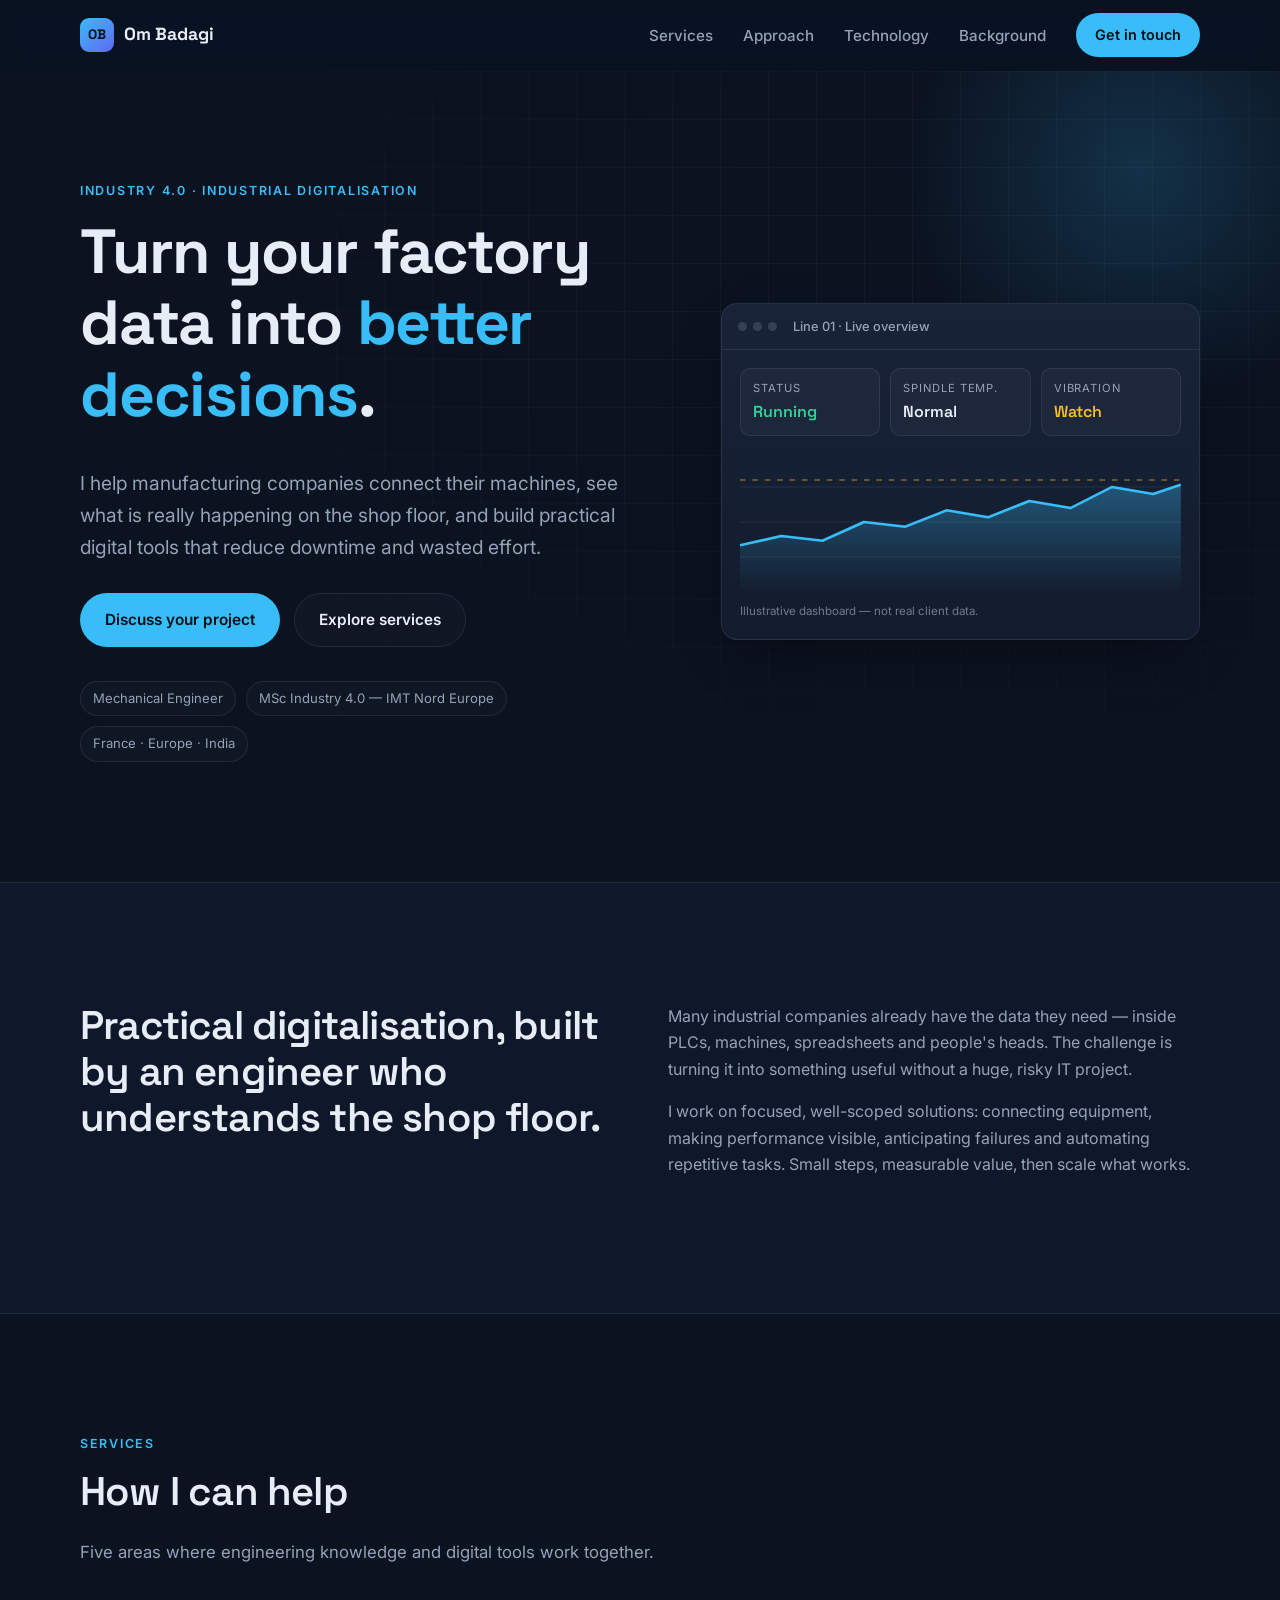
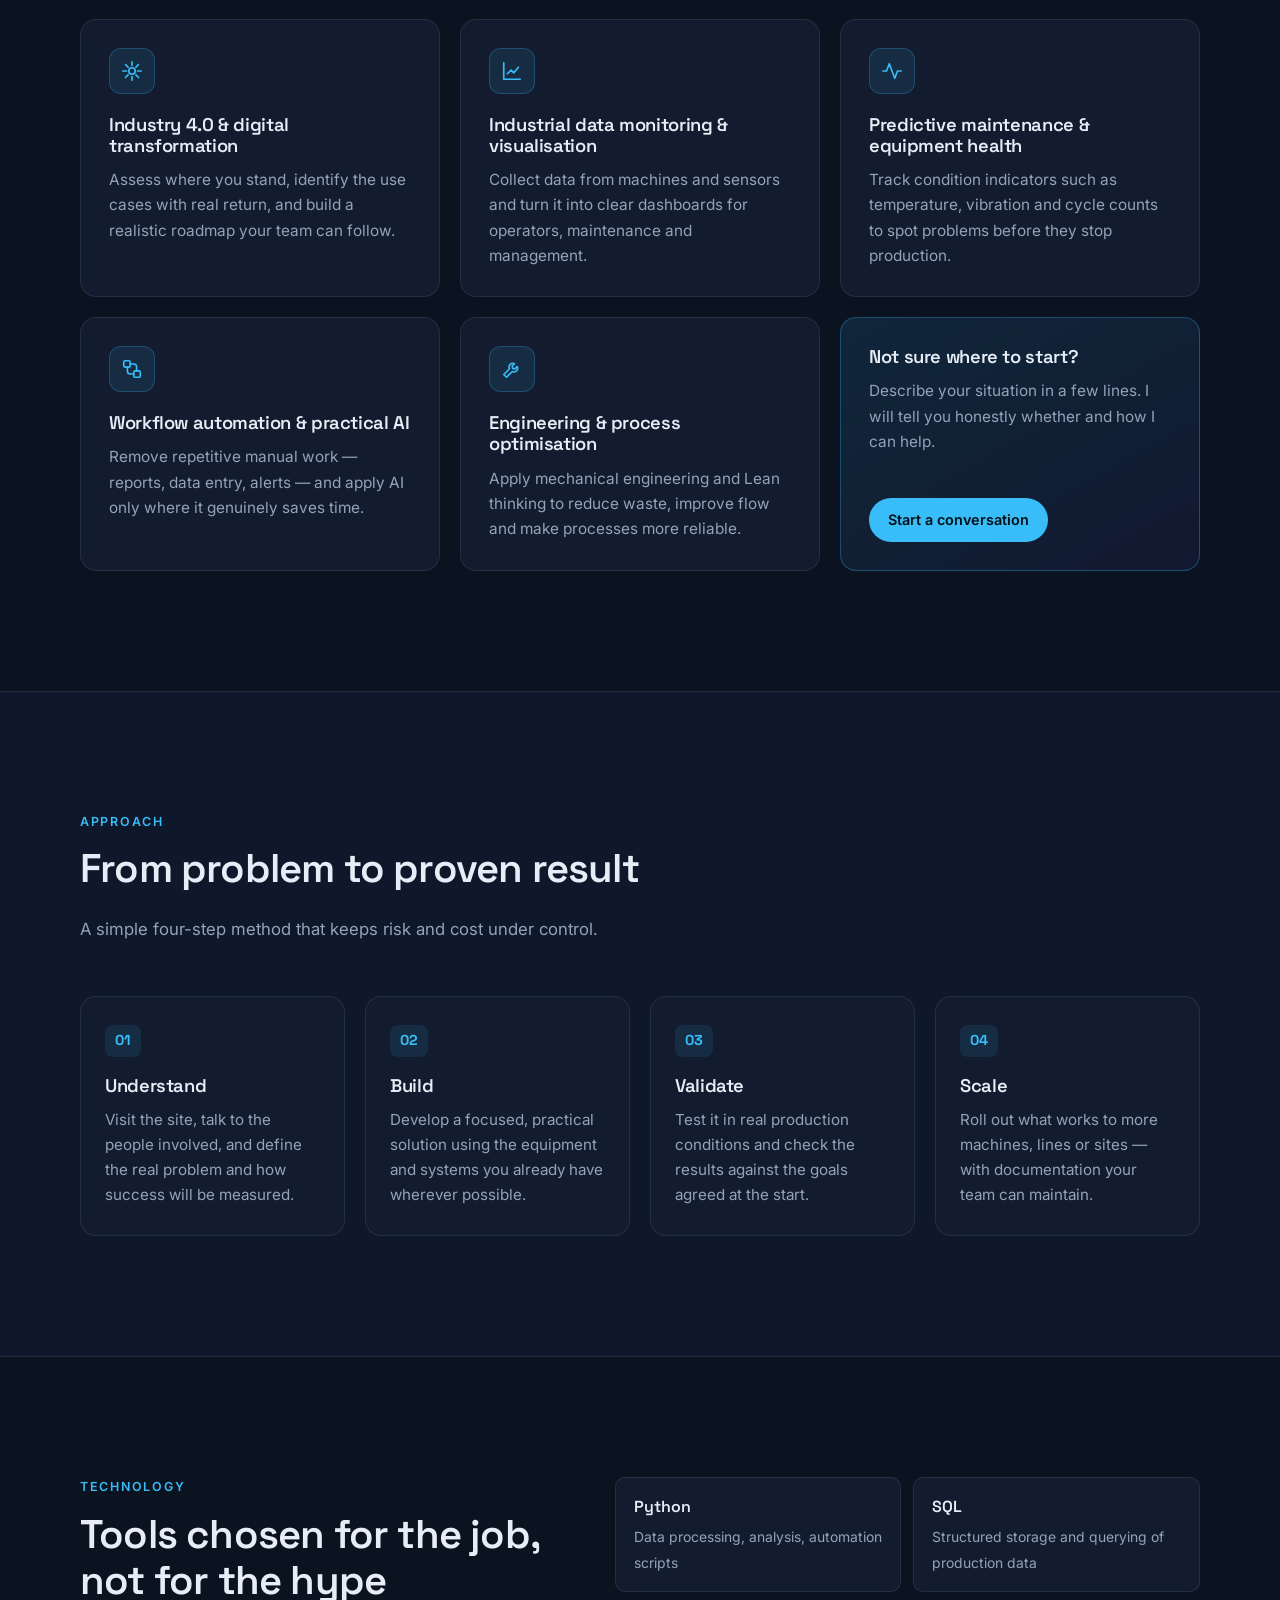
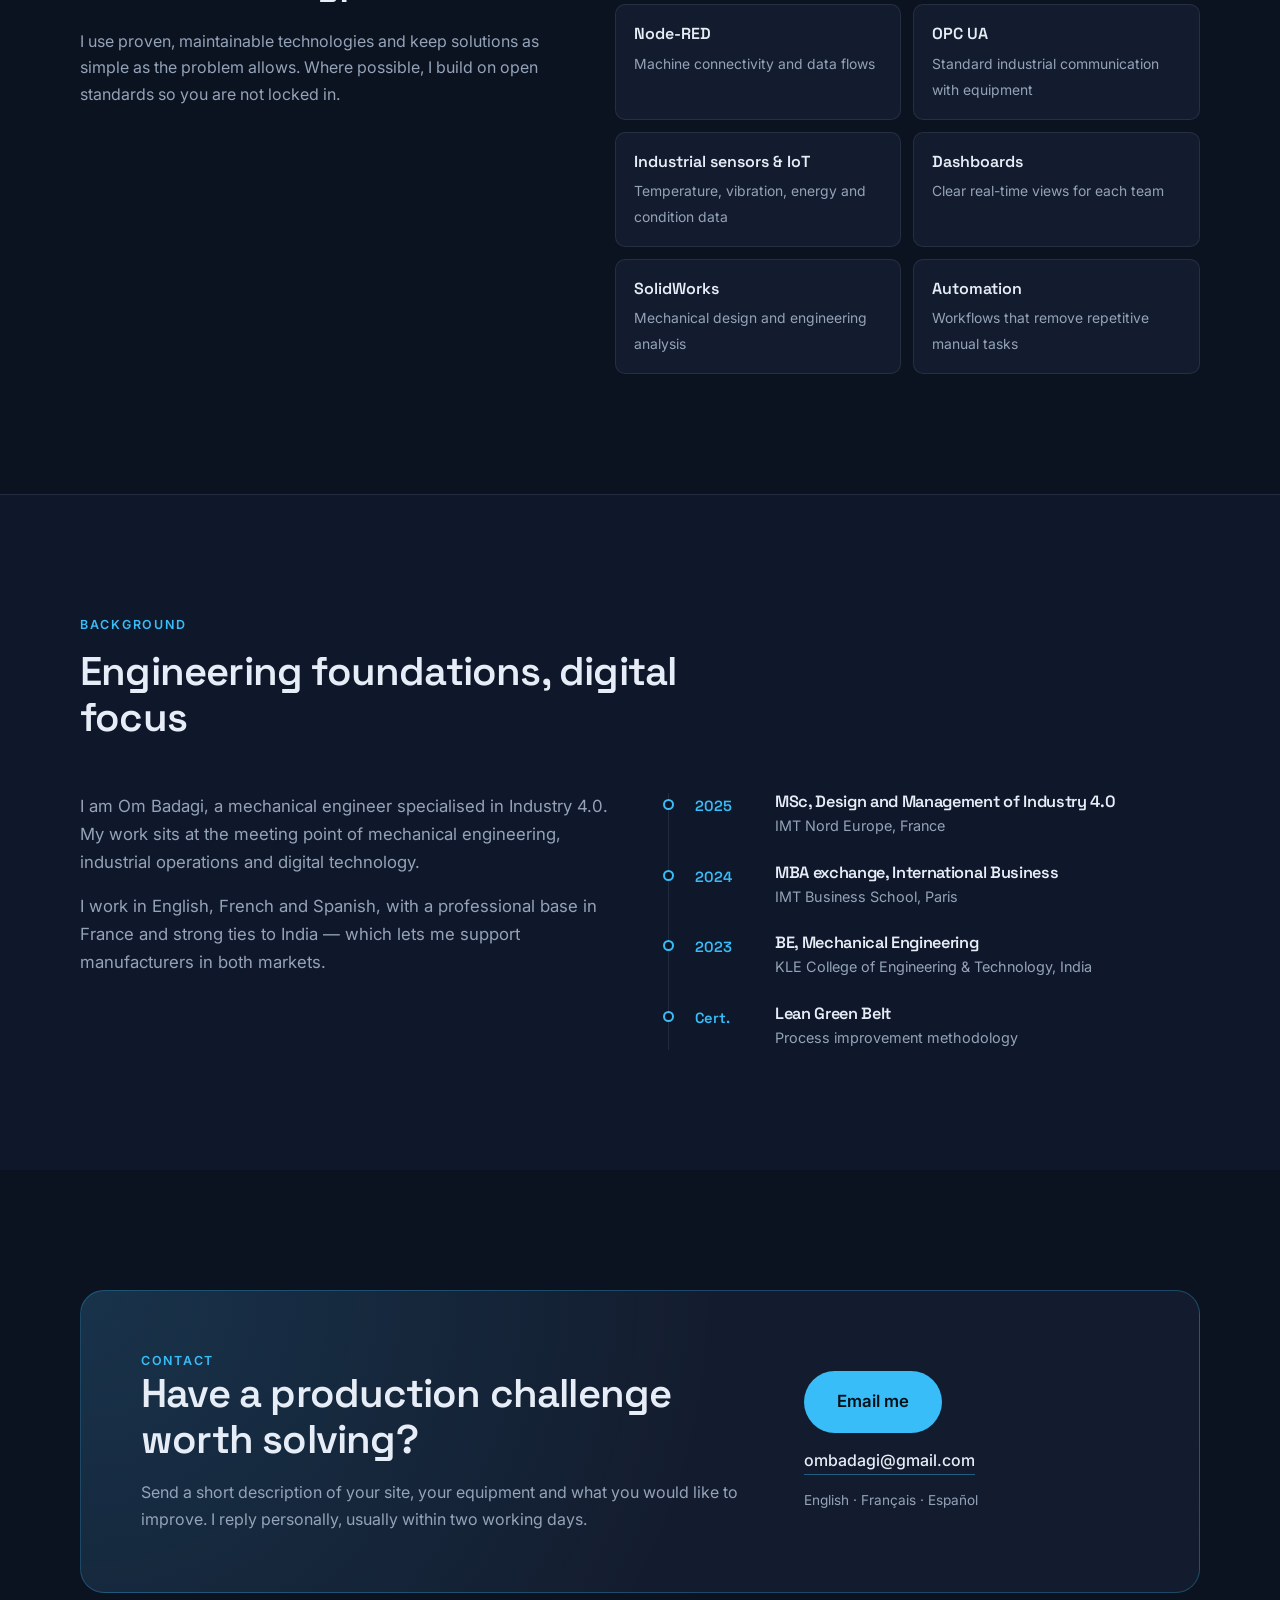
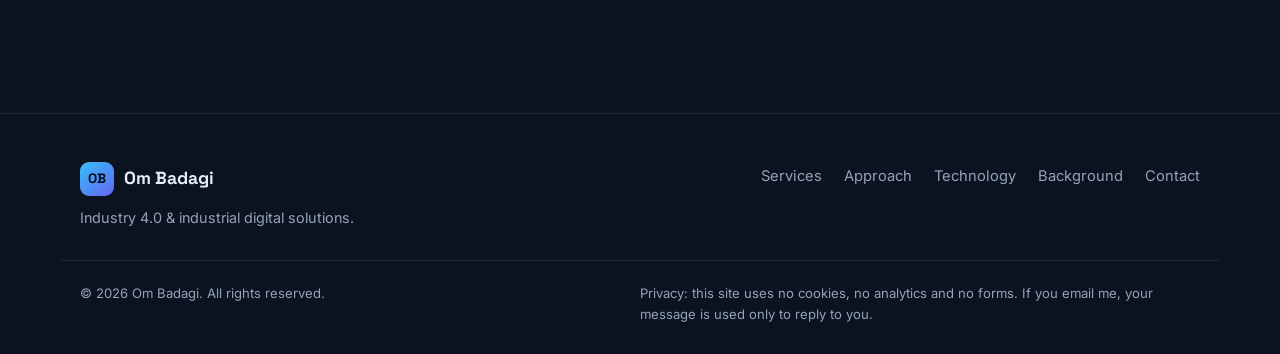
==== index.html @ 84e6f1d5 "Add files via upload" ====
<!DOCTYPE html>
<html lang="en">
<head>
  <meta charset="UTF-8">
  <meta name="viewport" content="width=device-width, initial-scale=1">
  <title>Om Badagi — Industry 4.0 & Industrial Digital Solutions</title>
  <meta name="description" content="Om Badagi helps manufacturing companies in France, Europe and India turn machine data into practical results: Industry 4.0, monitoring, predictive maintenance, automation and process optimisation.">
  <meta name="author" content="Om Badagi">
  <meta name="theme-color" content="#0b1220">
  <link rel="canonical" href="https://ombadagi.com/">

  <!-- Social sharing -->
  <meta property="og:type" content="website">
  <meta property="og:title" content="Om Badagi — Industry 4.0 & Industrial Digital Solutions">
  <meta property="og:description" content="Practical digital solutions for manufacturing: data monitoring, predictive maintenance, automation and process optimisation.">
  <meta property="og:url" content="https://ombadagi.com/">
  <meta property="og:site_name" content="Om Badagi">
  <meta name="twitter:card" content="summary">
  <meta name="twitter:title" content="Om Badagi — Industry 4.0 & Industrial Digital Solutions">
  <meta name="twitter:description" content="Practical digital solutions for manufacturing companies in France, Europe and India.">

  <!-- Favicon: inline SVG, no extra file needed -->
  <link rel="icon" href="data:image/svg+xml,%3Csvg xmlns='http://www.w3.org/2000/svg' viewBox='0 0 64 64'%3E%3Crect width='64' height='64' rx='14' fill='%230b1220'/%3E%3Ctext x='32' y='42' font-family='Arial,sans-serif' font-size='28' font-weight='700' text-anchor='middle' fill='%2338bdf8'%3EOB%3C/text%3E%3C/svg%3E">

  <link rel="preconnect" href="https://fonts.googleapis.com">
  <link rel="preconnect" href="https://fonts.gstatic.com" crossorigin>
  <link href="https://fonts.googleapis.com/css2?family=Inter:wght@400;500;600;700&family=Space+Grotesk:wght@500;600;700&display=swap" rel="stylesheet">
  <link rel="stylesheet" href="styles.css">
</head>
<body>
  <a class="skip-link" href="#main">Skip to content</a>

  <header class="site-header" id="top">
    <nav class="nav container" aria-label="Main navigation">
      <a href="#top" class="logo" aria-label="Om Badagi — home">
        <span class="logo-mark" aria-hidden="true">OB</span>
        <span class="logo-text">Om Badagi</span>
      </a>
      <button class="nav-toggle" type="button" aria-expanded="false" aria-controls="nav-menu" aria-label="Open menu">
        <span></span><span></span><span></span>
      </button>
      <ul class="nav-menu" id="nav-menu">
        <li><a href="#services">Services</a></li>
        <li><a href="#approach">Approach</a></li>
        <li><a href="#technology">Technology</a></li>
        <li><a href="#background">Background</a></li>
        <li><a href="#contact" class="btn btn-primary btn-sm">Get in touch</a></li>
      </ul>
    </nav>
  </header>

  <main id="main">
    <!-- HERO -->
    <section class="hero">
      <div class="hero-grid-bg" aria-hidden="true"></div>
      <div class="container hero-inner">
        <div class="hero-copy reveal">
          <p class="eyebrow">Industry 4.0 · Industrial digitalisation</p>
          <h1>Turn your factory data into <span class="accent">better decisions</span>.</h1>
          <p class="lead">I help manufacturing companies connect their machines, see what is really happening on the shop floor, and build practical digital tools that reduce downtime and wasted effort.</p>
          <div class="hero-cta">
            <a href="#contact" class="btn btn-primary">Discuss your project</a>
            <a href="#services" class="btn btn-ghost">Explore services</a>
          </div>
          <ul class="hero-meta" aria-label="Key information">
            <li>Mechanical Engineer</li>
            <li>MSc Industry 4.0 — IMT Nord Europe</li>
            <li>France · Europe · India</li>
          </ul>
        </div>

        <div class="hero-visual reveal" aria-hidden="true">
          <div class="panel">
            <div class="panel-head">
              <span class="dot"></span><span class="dot"></span><span class="dot"></span>
              <span class="panel-title">Line 01 · Live overview</span>
            </div>
            <div class="panel-body">
              <div class="kpi-row">
                <div class="kpi"><span class="kpi-label">Status</span><span class="kpi-value ok">Running</span></div>
                <div class="kpi"><span class="kpi-label">Spindle temp.</span><span class="kpi-value">Normal</span></div>
                <div class="kpi"><span class="kpi-label">Vibration</span><span class="kpi-value warn">Watch</span></div>
              </div>
              <svg class="chart" viewBox="0 0 320 120" preserveAspectRatio="none">
                <defs>
                  <linearGradient id="fill" x1="0" x2="0" y1="0" y2="1">
                    <stop offset="0%" stop-color="#38bdf8" stop-opacity=".35"/>
                    <stop offset="100%" stop-color="#38bdf8" stop-opacity="0"/>
                  </linearGradient>
                </defs>
                <g class="grid-lines">
                  <line x1="0" y1="30" x2="320" y2="30"/><line x1="0" y1="60" x2="320" y2="60"/><line x1="0" y1="90" x2="320" y2="90"/>
                </g>
                <path class="area" d="M0,80 L30,72 L60,76 L90,60 L120,64 L150,50 L180,56 L210,42 L240,48 L270,30 L300,36 L320,28 L320,120 L0,120 Z" fill="url(#fill)"/>
                <path class="line" d="M0,80 L30,72 L60,76 L90,60 L120,64 L150,50 L180,56 L210,42 L240,48 L270,30 L300,36 L320,28"/>
                <line class="threshold" x1="0" y1="24" x2="320" y2="24"/>
              </svg>
              <p class="panel-note">Illustrative dashboard — not real client data.</p>
            </div>
          </div>
        </div>
      </div>
    </section>

    <!-- INTRO -->
    <section class="section intro" id="about">
      <div class="container intro-grid">
        <h2 class="reveal">Practical digitalisation, built by an engineer who understands the shop floor.</h2>
        <div class="reveal">
          <p>Many industrial companies already have the data they need — inside PLCs, machines, spreadsheets and people's heads. The challenge is turning it into something useful without a huge, risky IT project.</p>
          <p>I work on focused, well-scoped solutions: connecting equipment, making performance visible, anticipating failures and automating repetitive tasks. Small steps, measurable value, then scale what works.</p>
        </div>
      </div>
    </section>

    <!-- SERVICES -->
    <section class="section services" id="services">
      <div class="container">
        <div class="section-head reveal">
          <p class="eyebrow">Services</p>
          <h2>How I can help</h2>
          <p class="section-sub">Five areas where engineering knowledge and digital tools work together.</p>
        </div>
        <div class="card-grid">
          <article class="card reveal">
            <div class="card-icon" aria-hidden="true">
              <svg viewBox="0 0 24 24"><path d="M12 2v4M12 18v4M4.9 4.9l2.8 2.8M16.3 16.3l2.8 2.8M2 12h4M18 12h4M4.9 19.1l2.8-2.8M16.3 7.7l2.8-2.8"/><circle cx="12" cy="12" r="3.5"/></svg>
            </div>
            <h3>Industry 4.0 & digital transformation</h3>
            <p>Assess where you stand, identify the use cases with real return, and build a realistic roadmap your team can follow.</p>
          </article>
          <article class="card reveal">
            <div class="card-icon" aria-hidden="true">
              <svg viewBox="0 0 24 24"><path d="M3 3v18h18"/><path d="M7 15l4-4 3 3 5-6"/></svg>
            </div>
            <h3>Industrial data monitoring & visualisation</h3>
            <p>Collect data from machines and sensors and turn it into clear dashboards for operators, maintenance and management.</p>
          </article>
          <article class="card reveal">
            <div class="card-icon" aria-hidden="true">
              <svg viewBox="0 0 24 24"><path d="M22 12h-4l-3 8L9 4l-3 8H2"/></svg>
            </div>
            <h3>Predictive maintenance & equipment health</h3>
            <p>Track condition indicators such as temperature, vibration and cycle counts to spot problems before they stop production.</p>
          </article>
          <article class="card reveal">
            <div class="card-icon" aria-hidden="true">
              <svg viewBox="0 0 24 24"><rect x="3" y="3" width="7" height="7" rx="1.5"/><rect x="14" y="14" width="7" height="7" rx="1.5"/><path d="M10 6.5h4a3 3 0 0 1 3 3V14M14 17.5h-4a3 3 0 0 1-3-3V10"/></svg>
            </div>
            <h3>Workflow automation & practical AI</h3>
            <p>Remove repetitive manual work — reports, data entry, alerts — and apply AI only where it genuinely saves time.</p>
          </article>
          <article class="card reveal">
            <div class="card-icon" aria-hidden="true">
              <svg viewBox="0 0 24 24"><path d="M14.7 6.3a4 4 0 0 0-5.4 5.4L3 18l3 3 6.3-6.3a4 4 0 0 0 5.4-5.4l-2.6 2.6-2.4-.6-.6-2.4z"/></svg>
            </div>
            <h3>Engineering & process optimisation</h3>
            <p>Apply mechanical engineering and Lean thinking to reduce waste, improve flow and make processes more reliable.</p>
          </article>
          <article class="card card-cta reveal">
            <h3>Not sure where to start?</h3>
            <p>Describe your situation in a few lines. I will tell you honestly whether and how I can help.</p>
            <a href="#contact" class="btn btn-primary btn-sm">Start a conversation</a>
          </article>
        </div>
      </div>
    </section>

    <!-- APPROACH -->
    <section class="section approach" id="approach">
      <div class="container">
        <div class="section-head reveal">
          <p class="eyebrow">Approach</p>
          <h2>From problem to proven result</h2>
          <p class="section-sub">A simple four-step method that keeps risk and cost under control.</p>
        </div>
        <ol class="steps">
          <li class="step reveal">
            <span class="step-num">01</span>
            <h3>Understand</h3>
            <p>Visit the site, talk to the people involved, and define the real problem and how success will be measured.</p>
          </li>
          <li class="step reveal">
            <span class="step-num">02</span>
            <h3>Build</h3>
            <p>Develop a focused, practical solution using the equipment and systems you already have wherever possible.</p>
          </li>
          <li class="step reveal">
            <span class="step-num">03</span>
            <h3>Validate</h3>
            <p>Test it in real production conditions and check the results against the goals agreed at the start.</p>
          </li>
          <li class="step reveal">
            <span class="step-num">04</span>
            <h3>Scale</h3>
            <p>Roll out what works to more machines, lines or sites — with documentation your team can maintain.</p>
          </li>
        </ol>
      </div>
    </section>

    <!-- TECHNOLOGY -->
    <section class="section technology" id="technology">
      <div class="container tech-grid">
        <div class="reveal">
          <p class="eyebrow">Technology</p>
          <h2>Tools chosen for the job, not for the hype</h2>
          <p>I use proven, maintainable technologies and keep solutions as simple as the problem allows. Where possible, I build on open standards so you are not locked in.</p>
        </div>
        <ul class="tech-list reveal" aria-label="Technologies">
          <li><strong>Python</strong><span>Data processing, analysis, automation scripts</span></li>
          <li><strong>SQL</strong><span>Structured storage and querying of production data</span></li>
          <li><strong>Node-RED</strong><span>Machine connectivity and data flows</span></li>
          <li><strong>OPC UA</strong><span>Standard industrial communication with equipment</span></li>
          <li><strong>Industrial sensors & IoT</strong><span>Temperature, vibration, energy and condition data</span></li>
          <li><strong>Dashboards</strong><span>Clear real-time views for each team</span></li>
          <li><strong>SolidWorks</strong><span>Mechanical design and engineering analysis</span></li>
          <li><strong>Automation</strong><span>Workflows that remove repetitive manual tasks</span></li>
        </ul>
      </div>
    </section>

    <!-- BACKGROUND -->
    <section class="section background" id="background">
      <div class="container">
        <div class="section-head reveal">
          <p class="eyebrow">Background</p>
          <h2>Engineering foundations, digital focus</h2>
        </div>
        <div class="bg-grid">
          <div class="bg-about reveal">
            <p>I am Om Badagi, a mechanical engineer specialised in Industry 4.0. My work sits at the meeting point of mechanical engineering, industrial operations and digital technology.</p>
            <p>I work in English, French and Spanish, with a professional base in France and strong ties to India — which lets me support manufacturers in both markets.</p>
          </div>
          <ul class="timeline reveal">
            <li>
              <span class="tl-year">2025</span>
              <div><h3>MSc, Design and Management of Industry 4.0</h3><p>IMT Nord Europe, France</p></div>
            </li>
            <li>
              <span class="tl-year">2024</span>
              <div><h3>MBA exchange, International Business</h3><p>IMT Business School, Paris</p></div>
            </li>
            <li>
              <span class="tl-year">2023</span>
              <div><h3>BE, Mechanical Engineering</h3><p>KLE College of Engineering &amp; Technology, India</p></div>
            </li>
            <li>
              <span class="tl-year">Cert.</span>
              <div><h3>Lean Green Belt</h3><p>Process improvement methodology</p></div>
            </li>
          </ul>
        </div>
      </div>
    </section>

    <!-- CONTACT -->
    <section class="section contact" id="contact">
      <div class="container">
        <div class="contact-card reveal">
          <div>
            <p class="eyebrow">Contact</p>
            <h2>Have a production challenge worth solving?</h2>
            <p>Send a short description of your site, your equipment and what you would like to improve. I reply personally, usually within two working days.</p>
          </div>
          <div class="contact-actions">
            <a class="btn btn-primary btn-lg" href="mailto:ombadagi@gmail.com?subject=Project%20enquiry%20via%20ombadagi.com">Email me</a>
            <a class="contact-email" href="mailto:ombadagi@gmail.com">ombadagi@gmail.com</a>
            <!-- Optional: uncomment and add your real LinkedIn URL
            <a class="btn btn-ghost" href="https://www.linkedin.com/in/YOUR-PROFILE/" target="_blank" rel="noopener noreferrer">LinkedIn</a>
            -->
            <p class="contact-langs">English · Français · Español</p>
          </div>
        </div>
      </div>
    </section>
  </main>

  <footer class="site-footer">
    <div class="container footer-inner">
      <div>
        <a href="#top" class="logo logo-footer"><span class="logo-mark" aria-hidden="true">OB</span><span class="logo-text">Om Badagi</span></a>
        <p class="footer-tag">Industry 4.0 & industrial digital solutions.</p>
      </div>
      <nav aria-label="Footer navigation">
        <ul class="footer-links">
          <li><a href="#services">Services</a></li>
          <li><a href="#approach">Approach</a></li>
          <li><a href="#technology">Technology</a></li>
          <li><a href="#background">Background</a></li>
          <li><a href="#contact">Contact</a></li>
        </ul>
      </nav>
    </div>
    <div class="container footer-bottom">
      <p>&copy; <span id="year">2026</span> Om Badagi. All rights reserved.</p>
      <p class="privacy">Privacy: this site uses no cookies, no analytics and no forms. If you email me, your message is used only to reply to you.</p>
    </div>
  </footer>

  <script src="script.js" defer></script>
</body>
</html>
---- styles.css ----
/* ===== Tokens ===== */
:root {
  --bg: #0b1220;
  --bg-2: #0f172a;
  --surface: #131c2e;
  --surface-2: #182338;
  --border: rgba(148, 163, 184, 0.14);
  --text: #e6edf6;
  --muted: #94a3b8;
  --accent: #38bdf8;
  --accent-2: #0ea5e9;
  --ok: #34d399;
  --warn: #fbbf24;
  --radius: 16px;
  --radius-sm: 10px;
  --maxw: 1160px;
  --font: "Inter", system-ui, -apple-system, "Segoe UI", Roboto, sans-serif;
  --font-head: "Space Grotesk", "Inter", system-ui, sans-serif;
  --shadow: 0 20px 50px -20px rgba(0, 0, 0, 0.6);
}

/* ===== Base ===== */
*, *::before, *::after { box-sizing: border-box; }
html { scroll-behavior: smooth; scroll-padding-top: 80px; -webkit-text-size-adjust: 100%; }
body {
  margin: 0;
  font-family: var(--font);
  font-size: 16px;
  line-height: 1.65;
  color: var(--text);
  background: var(--bg);
  -webkit-font-smoothing: antialiased;
}
img, svg { display: block; max-width: 100%; }
a { color: inherit; text-decoration: none; }
h1, h2, h3 { font-family: var(--font-head); line-height: 1.15; margin: 0 0 .6em; letter-spacing: -0.02em; }
h1 { font-size: clamp(2.3rem, 5.2vw, 3.9rem); font-weight: 700; }
h2 { font-size: clamp(1.7rem, 3.4vw, 2.5rem); font-weight: 600; }
h3 { font-size: 1.15rem; font-weight: 600; }
p { margin: 0 0 1em; color: var(--muted); }
ul, ol { margin: 0; padding: 0; list-style: none; }

.container { width: 100%; max-width: var(--maxw); margin: 0 auto; padding: 0 20px; }
.section { padding: clamp(72px, 10vw, 120px) 0; }
.eyebrow {
  font-size: .78rem; font-weight: 600; letter-spacing: .14em; text-transform: uppercase;
  color: var(--accent); margin-bottom: 14px;
}
.accent { color: var(--accent); }

.skip-link {
  position: absolute; left: -999px; top: 10px; background: var(--accent); color: #001018;
  padding: 8px 14px; border-radius: 8px; z-index: 200; font-weight: 600;
}
.skip-link:focus { left: 10px; }

:focus-visible { outline: 2px solid var(--accent); outline-offset: 3px; border-radius: 6px; }

/* ===== Buttons ===== */
.btn {
  display: inline-flex; align-items: center; justify-content: center; gap: 8px;
  padding: 13px 24px; border-radius: 999px; font-weight: 600; font-size: .96rem;
  border: 1px solid transparent; transition: transform .2s, background .2s, border-color .2s, box-shadow .2s;
  cursor: pointer; white-space: nowrap;
}
.btn-primary { background: var(--accent); color: #001018; }
.btn-primary:hover { background: #7dd3fc; transform: translateY(-1px); box-shadow: 0 10px 30px -10px rgba(56,189,248,.6); }
.btn-ghost { border-color: var(--border); color: var(--text); background: rgba(255,255,255,.02); }
.btn-ghost:hover { border-color: rgba(56,189,248,.5); background: rgba(56,189,248,.06); }
.btn-sm { padding: 9px 18px; font-size: .9rem; }
.btn-lg { padding: 16px 32px; font-size: 1.05rem; }

/* ===== Header ===== */
.site-header {
  position: sticky; top: 0; z-index: 100;
  background: rgba(11, 18, 32, 0.72);
  backdrop-filter: saturate(160%) blur(14px);
  -webkit-backdrop-filter: saturate(160%) blur(14px);
  border-bottom: 1px solid transparent;
  transition: border-color .3s, background .3s;
}
.site-header.scrolled { border-bottom-color: var(--border); background: rgba(11,18,32,.9); }
.nav { display: flex; align-items: center; justify-content: space-between; height: 70px; }
.logo { display: inline-flex; align-items: center; gap: 10px; font-family: var(--font-head); font-weight: 700; font-size: 1.1rem; }
.logo-mark {
  display: grid; place-items: center; width: 34px; height: 34px; border-radius: 9px;
  background: linear-gradient(140deg, var(--accent), #6366f1); color: #04101c; font-size: .85rem; font-weight: 700;
}
.nav-menu { display: flex; align-items: center; gap: 30px; }
.nav-menu a:not(.btn) { color: var(--muted); font-size: .95rem; font-weight: 500; transition: color .2s; }
.nav-menu a:not(.btn):hover, .nav-menu a.active { color: var(--text); }
.nav-toggle {
  display: none; background: none; border: 0; padding: 10px; cursor: pointer;
  flex-direction: column; gap: 5px;
}
.nav-toggle span { display: block; width: 22px; height: 2px; background: var(--text); border-radius: 2px; transition: transform .3s, opacity .3s; }
.nav-toggle[aria-expanded="true"] span:nth-child(1) { transform: translateY(7px) rotate(45deg); }
.nav-toggle[aria-expanded="true"] span:nth-child(2) { opacity: 0; }
.nav-toggle[aria-expanded="true"] span:nth-child(3) { transform: translateY(-7px) rotate(-45deg); }

/* ===== Hero ===== */
.hero { position: relative; overflow: hidden; padding: clamp(60px, 9vw, 110px) 0 clamp(70px, 10vw, 120px); }
.hero-grid-bg {
  position: absolute; inset: 0; pointer-events: none;
  background-image:
    linear-gradient(rgba(148,163,184,.07) 1px, transparent 1px),
    linear-gradient(90deg, rgba(148,163,184,.07) 1px, transparent 1px);
  background-size: 48px 48px;
  mask-image: radial-gradient(ellipse at 70% 30%, #000 0%, transparent 70%);
  -webkit-mask-image: radial-gradient(ellipse at 70% 30%, #000 0%, transparent 70%);
}
.hero::after {
  content: ""; position: absolute; width: 520px; height: 520px; right: -120px; top: -160px;
  background: radial-gradient(circle, rgba(56,189,248,.18), transparent 65%); pointer-events: none;
}
.hero-inner { position: relative; z-index: 1; display: grid; grid-template-columns: 1.1fr .9fr; gap: 56px; align-items: center; }
.lead { font-size: clamp(1.05rem, 1.6vw, 1.2rem); max-width: 560px; }
.hero-cta { display: flex; flex-wrap: wrap; gap: 14px; margin: 30px 0 34px; }
.hero-meta { display: flex; flex-wrap: wrap; gap: 10px; }
.hero-meta li {
  font-size: .82rem; color: var(--muted); padding: 6px 12px; border: 1px solid var(--border);
  border-radius: 999px; background: rgba(255,255,255,.02);
}

/* Hero panel */
.panel {
  background: linear-gradient(180deg, var(--surface-2), var(--surface));
  border: 1px solid var(--border); border-radius: var(--radius); box-shadow: var(--shadow); overflow: hidden;
}
.panel-head { display: flex; align-items: center; gap: 6px; padding: 12px 16px; border-bottom: 1px solid var(--border); }
.dot { width: 9px; height: 9px; border-radius: 50%; background: #334155; }
.panel-title { margin-left: 10px; font-size: .8rem; color: var(--muted); font-weight: 500; }
.panel-body { padding: 18px; }
.kpi-row { display: grid; grid-template-columns: repeat(3, 1fr); gap: 10px; margin-bottom: 16px; }
.kpi { background: rgba(255,255,255,.03); border: 1px solid var(--border); border-radius: var(--radius-sm); padding: 10px 12px; }
.kpi-label { display: block; font-size: .7rem; color: var(--muted); text-transform: uppercase; letter-spacing: .08em; }
.kpi-value { font-family: var(--font-head); font-weight: 600; font-size: 1rem; }
.kpi-value.ok { color: var(--ok); }
.kpi-value.warn { color: var(--warn); }
.chart { width: 100%; height: 140px; }
.chart .grid-lines line { stroke: rgba(148,163,184,.12); stroke-width: 1; }
.chart .line { fill: none; stroke: var(--accent); stroke-width: 2.2; stroke-linejoin: round; stroke-dasharray: 600; stroke-dashoffset: 600; animation: draw 2.2s ease forwards .4s; }
.chart .threshold { stroke: var(--warn); stroke-width: 1; stroke-dasharray: 4 5; opacity: .7; }
.panel-note { font-size: .72rem; margin: 10px 0 0; opacity: .7; }
@keyframes draw { to { stroke-dashoffset: 0; } }

/* ===== Intro ===== */
.intro { background: var(--bg-2); border-top: 1px solid var(--border); border-bottom: 1px solid var(--border); }
.intro-grid { display: grid; grid-template-columns: 1fr 1fr; gap: 56px; align-items: start; }
.intro-grid h2 { margin: 0; }

/* ===== Section head ===== */
.section-head { max-width: 640px; margin-bottom: 52px; }
.section-sub { font-size: 1.05rem; }

/* ===== Cards ===== */
.card-grid { display: grid; grid-template-columns: repeat(3, 1fr); gap: 20px; }
.card {
  background: var(--surface); border: 1px solid var(--border); border-radius: var(--radius);
  padding: 28px; transition: transform .25s, border-color .25s, background .25s;
}
.card:hover { transform: translateY(-4px); border-color: rgba(56,189,248,.35); background: var(--surface-2); }
.card p { margin: 0; font-size: .96rem; }
.card-icon {
  width: 46px; height: 46px; border-radius: 12px; display: grid; place-items: center; margin-bottom: 20px;
  background: rgba(56,189,248,.1); border: 1px solid rgba(56,189,248,.25);
}
.card-icon svg { width: 22px; height: 22px; fill: none; stroke: var(--accent); stroke-width: 1.8; stroke-linecap: round; stroke-linejoin: round; }
.card-cta { background: linear-gradient(150deg, rgba(56,189,248,.12), rgba(99,102,241,.08)); border-color: rgba(56,189,248,.3); display: flex; flex-direction: column; align-items: flex-start; }
.card-cta p { margin-bottom: 20px; }
.card-cta .btn { margin-top: auto; }

/* ===== Steps ===== */
.approach { background: var(--bg-2); border-top: 1px solid var(--border); border-bottom: 1px solid var(--border); }
.steps { display: grid; grid-template-columns: repeat(4, 1fr); gap: 20px; counter-reset: none; }
.step { position: relative; padding: 28px 24px; border-radius: var(--radius); border: 1px solid var(--border); background: var(--surface); }
.step-num { display: inline-block; font-family: var(--font-head); font-weight: 700; font-size: .9rem; color: var(--accent); margin-bottom: 18px; padding: 4px 10px; border-radius: 8px; background: rgba(56,189,248,.1); }
.step p { margin: 0; font-size: .95rem; }

/* ===== Technology ===== */
.tech-grid { display: grid; grid-template-columns: .9fr 1.1fr; gap: 56px; align-items: start; }
.tech-list { display: grid; grid-template-columns: 1fr 1fr; gap: 12px; }
.tech-list li {
  padding: 16px 18px; border: 1px solid var(--border); border-radius: var(--radius-sm);
  background: var(--surface); transition: border-color .2s;
}
.tech-list li:hover { border-color: rgba(56,189,248,.35); }
.tech-list strong { display: block; font-family: var(--font-head); font-weight: 600; margin-bottom: 2px; }
.tech-list span { font-size: .87rem; color: var(--muted); }

/* ===== Background ===== */
.background { background: var(--bg-2); border-top: 1px solid var(--border); }
.bg-grid { display: grid; grid-template-columns: 1fr 1fr; gap: 56px; }
.bg-about p { font-size: 1.05rem; }
.timeline { border-left: 1px solid var(--border); padding-left: 26px; }
.timeline li { position: relative; display: grid; grid-template-columns: 64px 1fr; gap: 16px; padding-bottom: 26px; }
.timeline li:last-child { padding-bottom: 0; }
.timeline li::before {
  content: ""; position: absolute; left: -32px; top: 6px; width: 11px; height: 11px; border-radius: 50%;
  background: var(--bg); border: 2px solid var(--accent);
}
.tl-year { font-family: var(--font-head); font-weight: 600; color: var(--accent); font-size: .92rem; padding-top: 1px; }
.timeline h3 { font-size: 1.02rem; margin-bottom: 2px; }
.timeline p { margin: 0; font-size: .9rem; }

/* ===== Contact ===== */
.contact-card {
  display: grid; grid-template-columns: 1.3fr .7fr; gap: 40px; align-items: center;
  padding: clamp(32px, 5vw, 60px); border-radius: 24px; border: 1px solid rgba(56,189,248,.28);
  background: radial-gradient(circle at 0% 0%, rgba(56,189,248,.14), transparent 55%), var(--surface);
}
.contact-card h2 { margin-bottom: .4em; }
.contact-card p { margin: 0; }
.contact-actions { display: flex; flex-direction: column; align-items: flex-start; gap: 14px; }
.contact-email { color: var(--text); font-weight: 500; border-bottom: 1px solid rgba(56,189,248,.4); word-break: break-all; }
.contact-email:hover { color: var(--accent); }
.contact-langs { font-size: .85rem; }

/* ===== Footer ===== */
.site-footer { border-top: 1px solid var(--border); padding: 48px 0 28px; }
.footer-inner { display: flex; justify-content: space-between; gap: 30px; flex-wrap: wrap; margin-bottom: 30px; }
.footer-tag { margin: 10px 0 0; font-size: .9rem; }
.footer-links { display: flex; flex-wrap: wrap; gap: 22px; }
.footer-links a { color: var(--muted); font-size: .92rem; }
.footer-links a:hover { color: var(--text); }
.footer-bottom { display: flex; justify-content: space-between; gap: 20px; flex-wrap: wrap; padding-top: 22px; border-top: 1px solid var(--border); }
.footer-bottom p { margin: 0; font-size: .82rem; }
.privacy { max-width: 560px; }

/* ===== Reveal animation ===== */
.js .reveal { opacity: 0; transform: translateY(18px); transition: opacity .7s ease, transform .7s ease; }
.js .reveal.visible { opacity: 1; transform: none; }

/* ===== Responsive ===== */
@media (max-width: 1024px) {
  .card-grid { grid-template-columns: repeat(2, 1fr); }
  .steps { grid-template-columns: repeat(2, 1fr); }
  .hero-inner { gap: 40px; }
}

@media (max-width: 860px) {
  .nav-toggle { display: flex; }
  .nav-menu {
    position: fixed; top: 70px; left: 0; right: 0;
    flex-direction: column; align-items: stretch; gap: 0;
    background: rgba(11,18,32,.98); border-bottom: 1px solid var(--border);
    padding: 10px 20px 24px;
    transform: translateY(-8px); opacity: 0; visibility: hidden;
    transition: opacity .25s, transform .25s, visibility .25s;
  }
  .nav-menu.open { opacity: 1; transform: none; visibility: visible; }
  .nav-menu li a:not(.btn) { display: block; padding: 14px 0; border-bottom: 1px solid var(--border); font-size: 1.05rem; }
  .nav-menu li:last-child { margin-top: 18px; }
  .nav-menu .btn { width: 100%; padding: 13px; }

  .hero-inner, .intro-grid, .tech-grid, .bg-grid, .contact-card { grid-template-columns: 1fr; }
  .hero-visual { max-width: 520px; }
}

@media (max-width: 600px) {
  .card-grid, .steps, .tech-list { grid-template-columns: 1fr; }
  .kpi-row { grid-template-columns: 1fr 1fr 1fr; gap: 6px; }
  .kpi { padding: 8px; }
  .kpi-value { font-size: .88rem; }
  .hero-cta .btn { flex: 1 1 auto; }
  .timeline li { grid-template-columns: 1fr; gap: 2px; }
}

@media (prefers-reduced-motion: reduce) {
  html { scroll-behavior: auto; }
  *, *::before, *::after { animation: none !important; transition: none !important; }
  .js .reveal { opacity: 1; transform: none; }
  .chart .line { stroke-dashoffset: 0; }
}
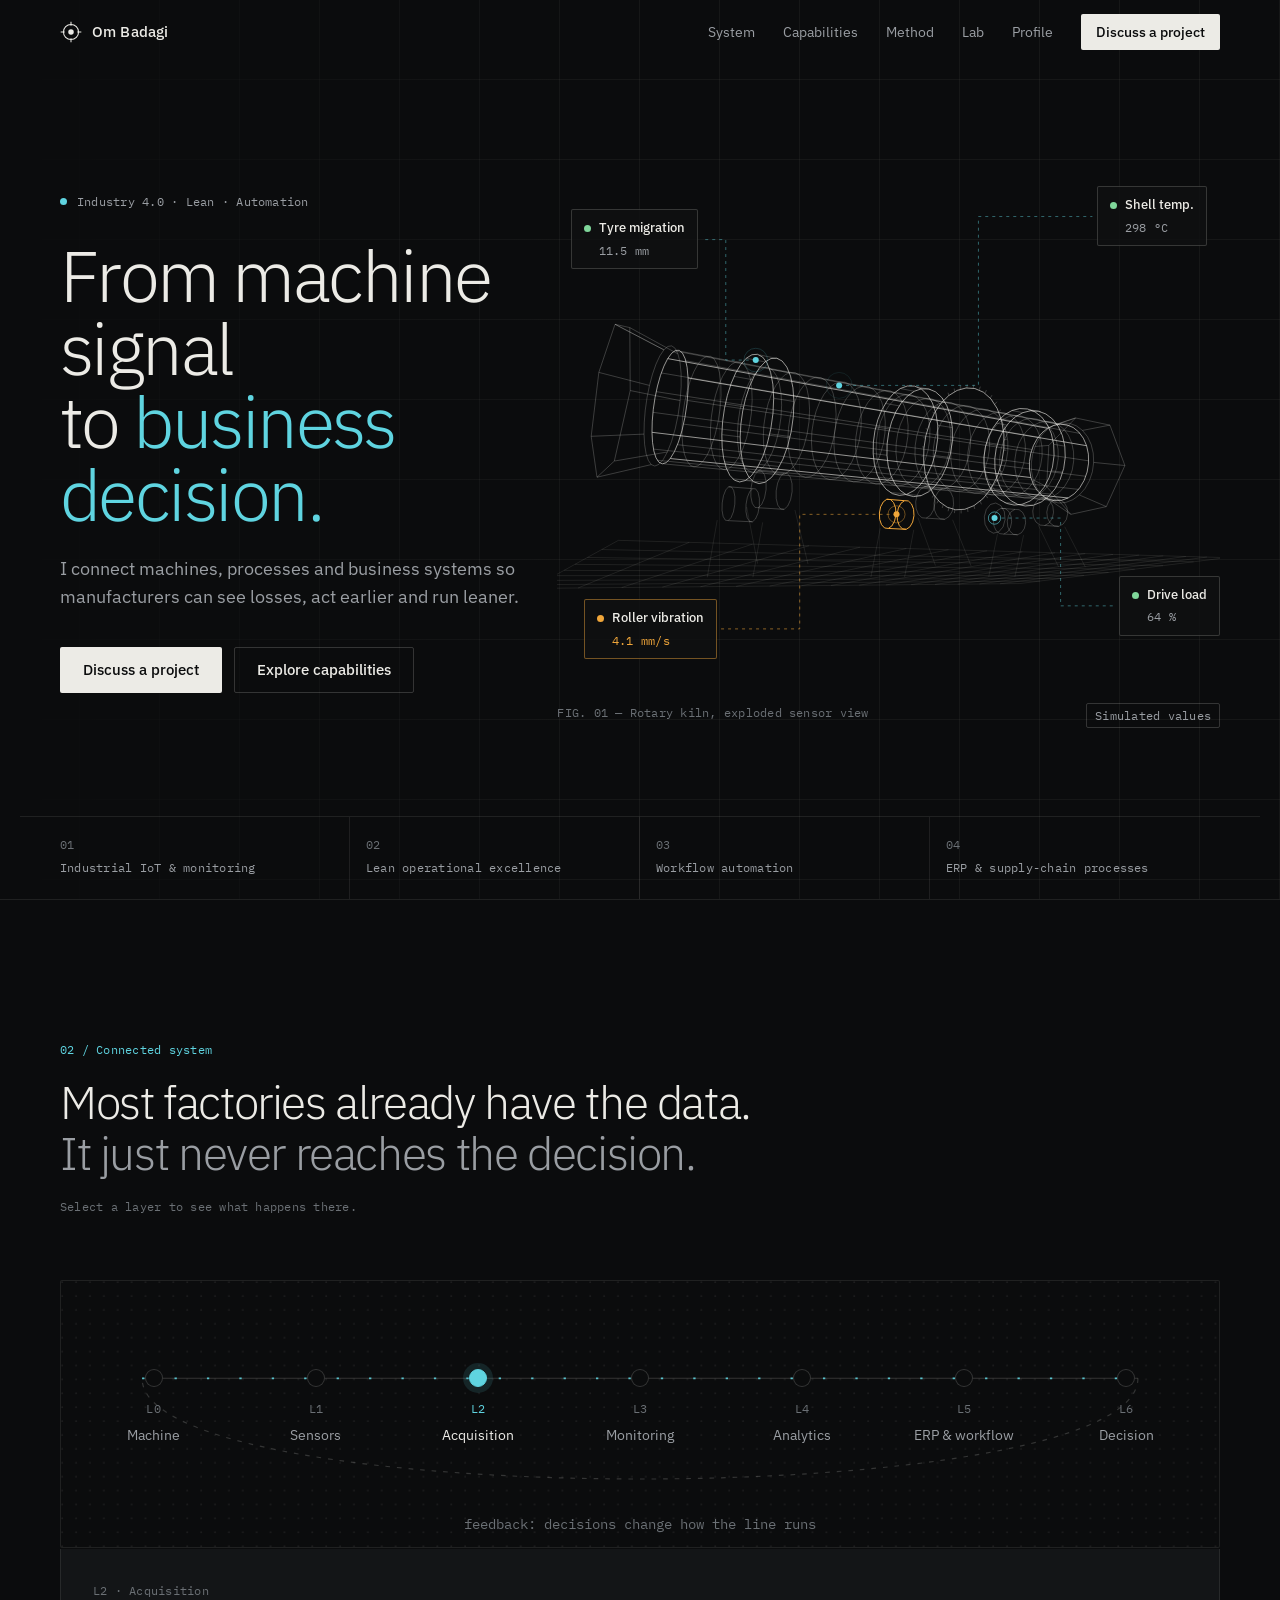
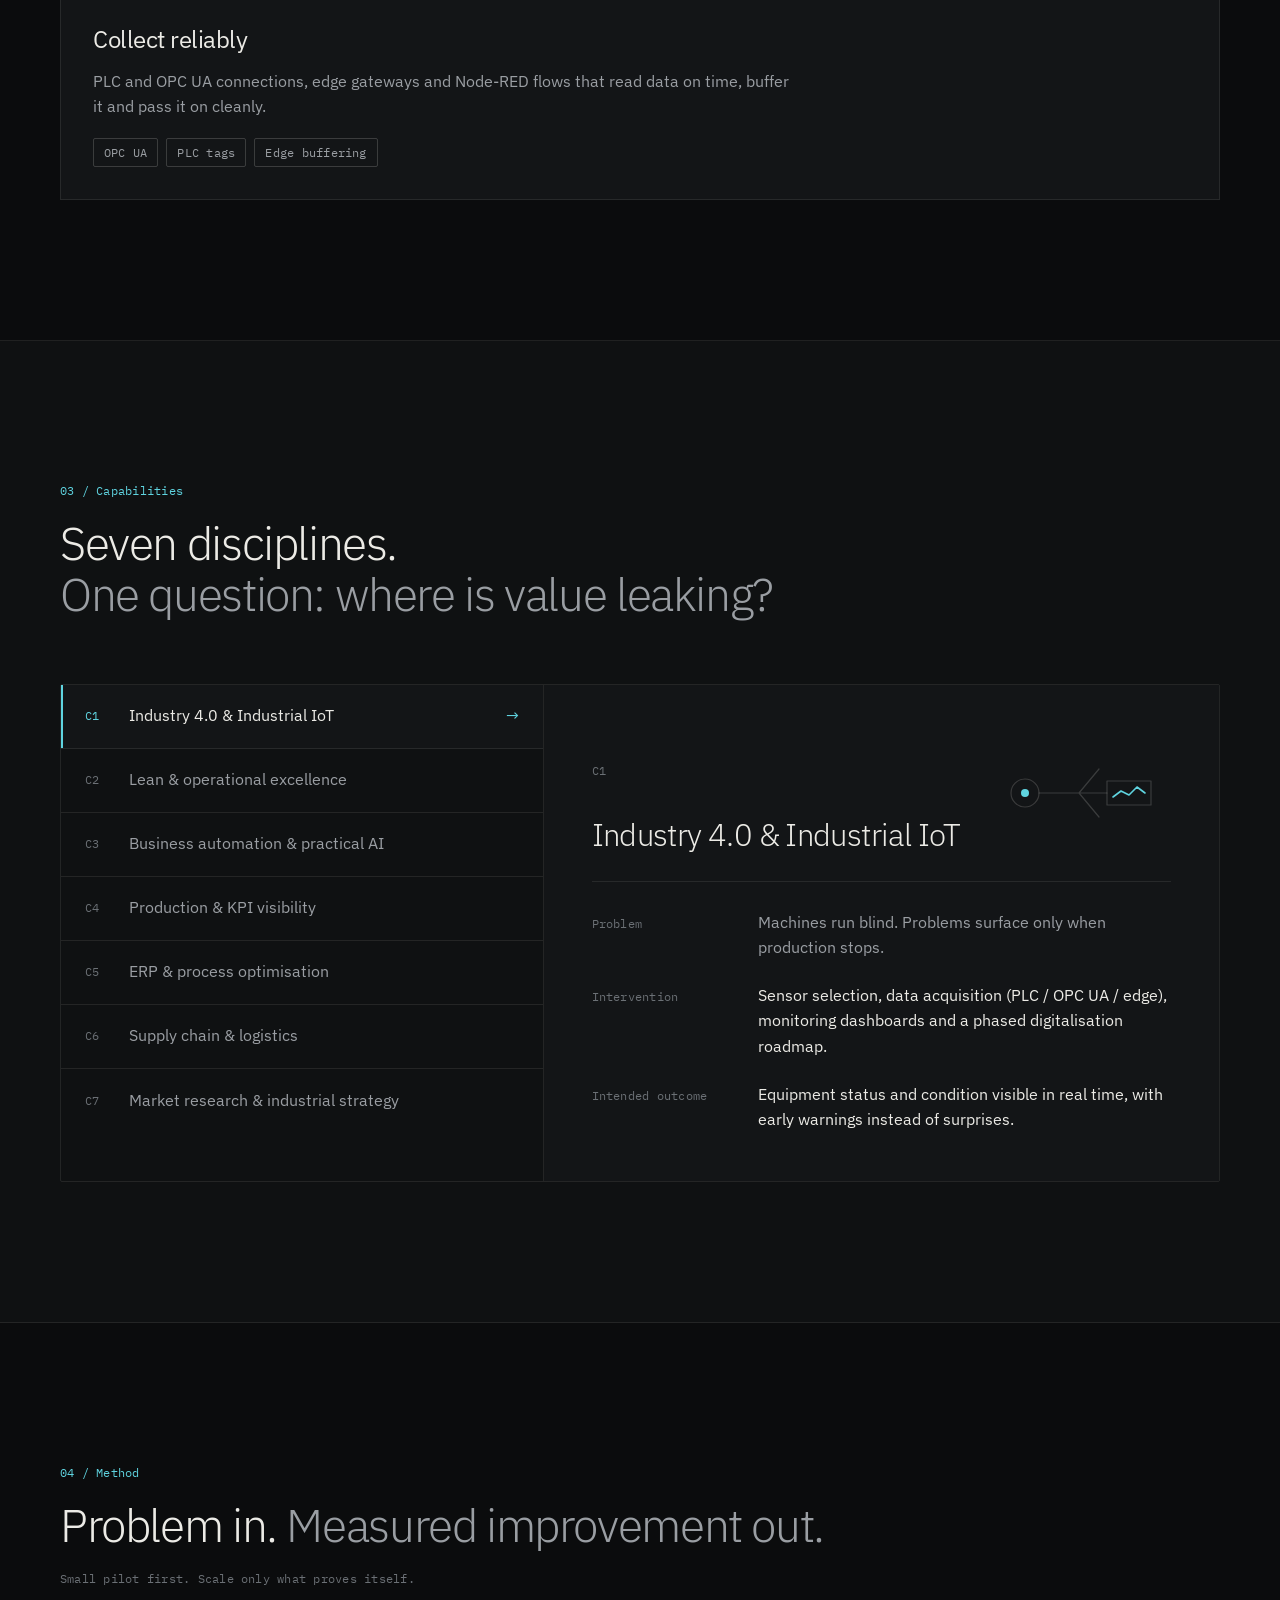
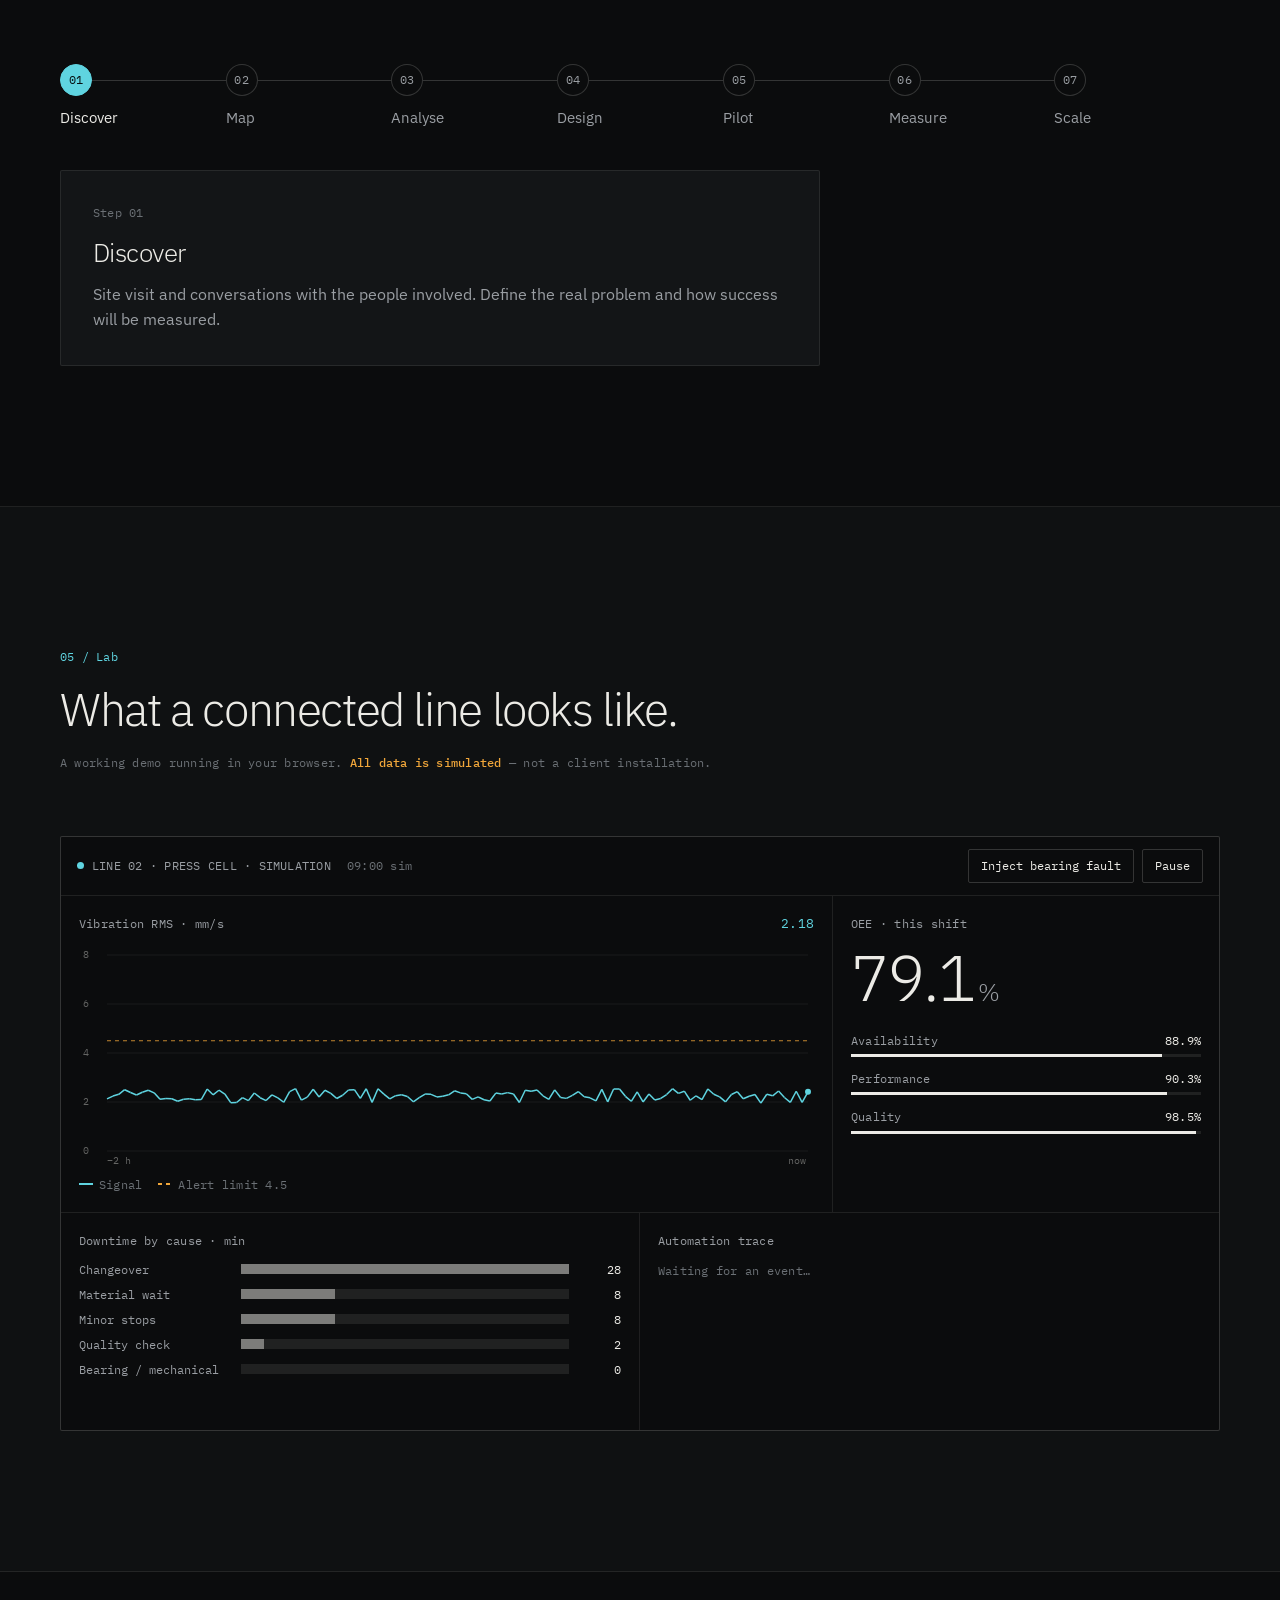
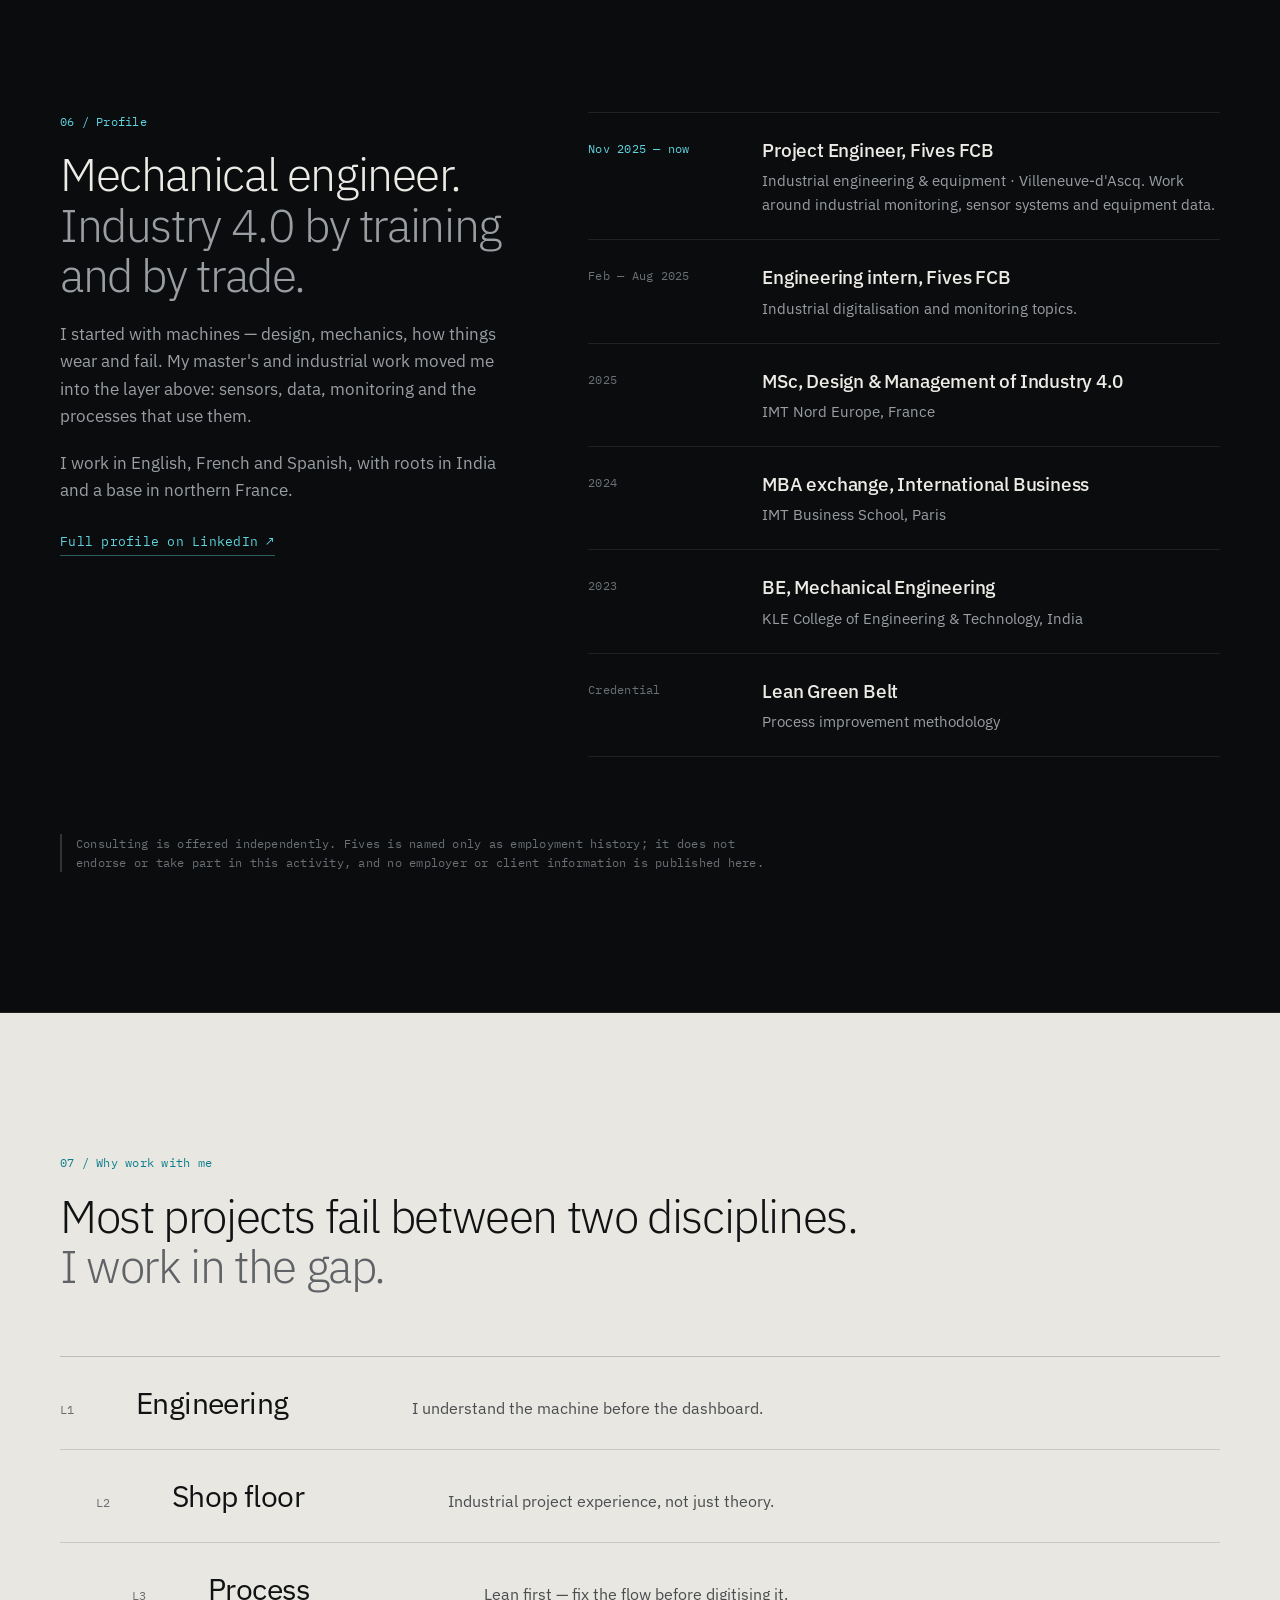
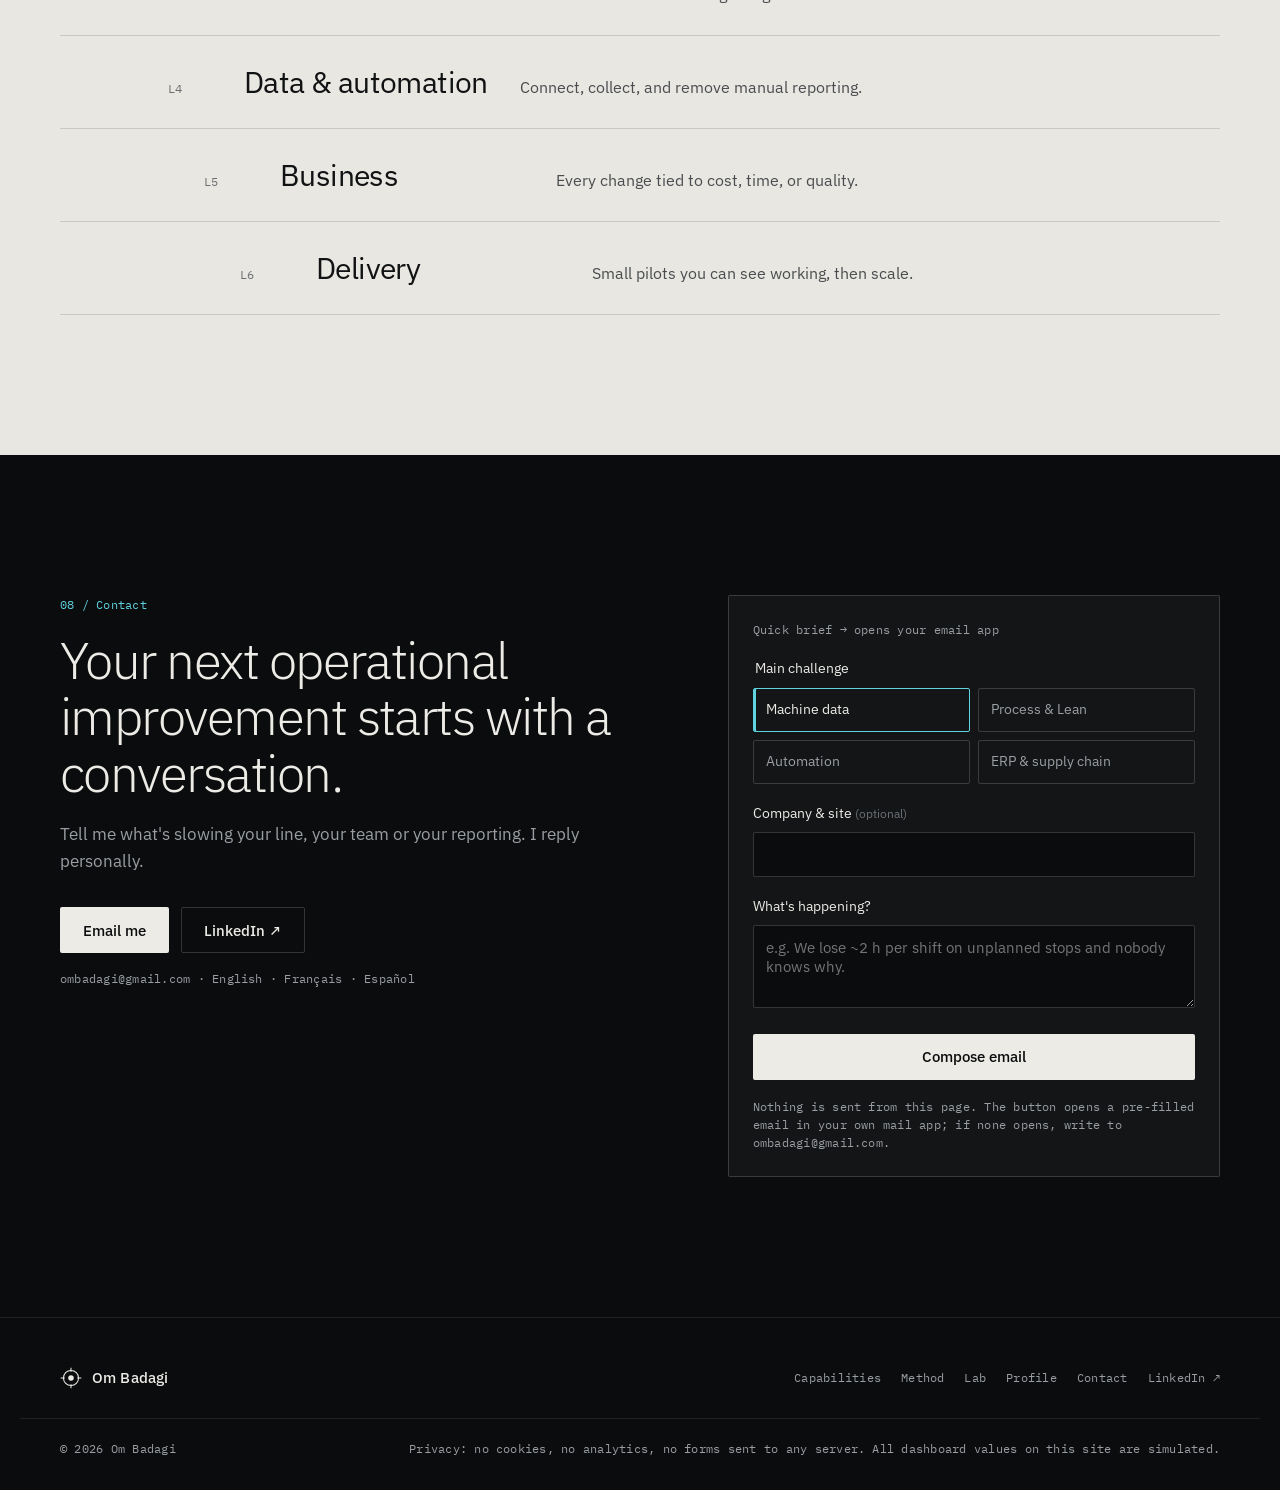
==== commit 8fbe1fe2: "Redesign: industrial system site with kiln hero, interactive system, capabilities, method, simulated" ====
--- a/index.html
+++ b/index.html
@@ -3,301 +3,334 @@
 <head>
   <meta charset="UTF-8">
   <meta name="viewport" content="width=device-width, initial-scale=1">
-  <title>Om Badagi — Industry 4.0 & Industrial Digital Solutions</title>
-  <meta name="description" content="Om Badagi helps manufacturing companies in France, Europe and India turn machine data into practical results: Industry 4.0, monitoring, predictive maintenance, automation and process optimisation.">
+  <title>Om Badagi — Industrial Intelligence, Lean & Automation</title>
+  <meta name="description" content="Om Badagi is a mechanical engineer specialised in Industry 4.0. Independent consulting for manufacturers in France, Europe and India: industrial IoT, monitoring, Lean operational excellence, workflow automation and ERP process work.">
   <meta name="author" content="Om Badagi">
-  <meta name="theme-color" content="#0b1220">
+  <meta name="theme-color" content="#0b0c0d">
+  <meta name="color-scheme" content="dark">
   <link rel="canonical" href="https://ombadagi.com/">
 
-  <!-- Social sharing -->
   <meta property="og:type" content="website">
-  <meta property="og:title" content="Om Badagi — Industry 4.0 & Industrial Digital Solutions">
-  <meta property="og:description" content="Practical digital solutions for manufacturing: data monitoring, predictive maintenance, automation and process optimisation.">
+  <meta property="og:site_name" content="Om Badagi">
+  <meta property="og:title" content="Om Badagi — From machine signal to business decision">
+  <meta property="og:description" content="Industry 4.0, Lean operational excellence and practical automation for manufacturers.">
   <meta property="og:url" content="https://ombadagi.com/">
-  <meta property="og:site_name" content="Om Badagi">
-  <meta name="twitter:card" content="summary">
-  <meta name="twitter:title" content="Om Badagi — Industry 4.0 & Industrial Digital Solutions">
-  <meta name="twitter:description" content="Practical digital solutions for manufacturing companies in France, Europe and India.">
-
-  <!-- Favicon: inline SVG, no extra file needed -->
-  <link rel="icon" href="data:image/svg+xml,%3Csvg xmlns='http://www.w3.org/2000/svg' viewBox='0 0 64 64'%3E%3Crect width='64' height='64' rx='14' fill='%230b1220'/%3E%3Ctext x='32' y='42' font-family='Arial,sans-serif' font-size='28' font-weight='700' text-anchor='middle' fill='%2338bdf8'%3EOB%3C/text%3E%3C/svg%3E">
-
+  <meta property="og:image" content="https://ombadagi.com/assets/og-image.png">
+  <meta property="og:image:width" content="1200">
+  <meta property="og:image:height" content="630">
+  <meta name="twitter:card" content="summary_large_image">
+  <meta name="twitter:title" content="Om Badagi — From machine signal to business decision">
+  <meta name="twitter:description" content="Industry 4.0, Lean operational excellence and practical automation for manufacturers.">
+  <meta name="twitter:image" content="https://ombadagi.com/assets/og-image.png">
+
+  <link rel="icon" href="assets/favicon.svg" type="image/svg+xml">
   <link rel="preconnect" href="https://fonts.googleapis.com">
   <link rel="preconnect" href="https://fonts.gstatic.com" crossorigin>
-  <link href="https://fonts.googleapis.com/css2?family=Inter:wght@400;500;600;700&family=Space+Grotesk:wght@500;600;700&display=swap" rel="stylesheet">
+  <link href="https://fonts.googleapis.com/css2?family=IBM+Plex+Mono:wght@400;500&family=IBM+Plex+Sans:wght@300;400;500;600&display=swap" rel="stylesheet">
   <link rel="stylesheet" href="styles.css">
+
+  <script type="application/ld+json">
+  {
+    "@context": "https://schema.org",
+    "@type": "Person",
+    "name": "Om Badagi",
+    "url": "https://ombadagi.com/",
+    "jobTitle": "Industry 4.0 & operations consultant",
+    "alumniOf": [{"@type": "CollegeOrUniversity", "name": "IMT Nord Europe"}],
+    "knowsAbout": ["Industry 4.0", "Industrial IoT", "Condition monitoring", "Lean", "Workflow automation", "ERP process analysis", "Supply chain"],
+    "sameAs": ["https://www.linkedin.com/in/om-badagi"]
+  }
+  </script>
 </head>
 <body>
-  <a class="skip-link" href="#main">Skip to content</a>
-
-  <header class="site-header" id="top">
-    <nav class="nav container" aria-label="Main navigation">
-      <a href="#top" class="logo" aria-label="Om Badagi — home">
-        <span class="logo-mark" aria-hidden="true">OB</span>
-        <span class="logo-text">Om Badagi</span>
+  <a class="skip" href="#main">Skip to content</a>
+
+  <header class="hdr" id="top">
+    <div class="wrap hdr-in">
+      <a href="#top" class="brand" aria-label="Om Badagi, back to top">
+        <svg class="brand-mark" viewBox="0 0 32 32" aria-hidden="true"><circle cx="16" cy="16" r="11" fill="none" stroke="currentColor" stroke-width="1.5"/><circle cx="16" cy="16" r="4" fill="currentColor"/><path d="M16 1v6M16 25v6M1 16h6M25 16h6" stroke="currentColor" stroke-width="1.5"/></svg>
+        <span>Om Badagi</span>
       </a>
-      <button class="nav-toggle" type="button" aria-expanded="false" aria-controls="nav-menu" aria-label="Open menu">
-        <span></span><span></span><span></span>
-      </button>
-      <ul class="nav-menu" id="nav-menu">
-        <li><a href="#services">Services</a></li>
-        <li><a href="#approach">Approach</a></li>
-        <li><a href="#technology">Technology</a></li>
-        <li><a href="#background">Background</a></li>
-        <li><a href="#contact" class="btn btn-primary btn-sm">Get in touch</a></li>
-      </ul>
-    </nav>
-  </header>
-
-  <main id="main">
-    <!-- HERO -->
-    <section class="hero">
-      <div class="hero-grid-bg" aria-hidden="true"></div>
-      <div class="container hero-inner">
-        <div class="hero-copy reveal">
-          <p class="eyebrow">Industry 4.0 · Industrial digitalisation</p>
-          <h1>Turn your factory data into <span class="accent">better decisions</span>.</h1>
-          <p class="lead">I help manufacturing companies connect their machines, see what is really happening on the shop floor, and build practical digital tools that reduce downtime and wasted effort.</p>
-          <div class="hero-cta">
-            <a href="#contact" class="btn btn-primary">Discuss your project</a>
-            <a href="#services" class="btn btn-ghost">Explore services</a>
-          </div>
-          <ul class="hero-meta" aria-label="Key information">
-            <li>Mechanical Engineer</li>
-            <li>MSc Industry 4.0 — IMT Nord Europe</li>
-            <li>France · Europe · India</li>
-          </ul>
-        </div>
-
-        <div class="hero-visual reveal" aria-hidden="true">
-          <div class="panel">
-            <div class="panel-head">
-              <span class="dot"></span><span class="dot"></span><span class="dot"></span>
-              <span class="panel-title">Line 01 · Live overview</span>
-            </div>
-            <div class="panel-body">
-              <div class="kpi-row">
-                <div class="kpi"><span class="kpi-label">Status</span><span class="kpi-value ok">Running</span></div>
-                <div class="kpi"><span class="kpi-label">Spindle temp.</span><span class="kpi-value">Normal</span></div>
-                <div class="kpi"><span class="kpi-label">Vibration</span><span class="kpi-value warn">Watch</span></div>
-              </div>
-              <svg class="chart" viewBox="0 0 320 120" preserveAspectRatio="none">
-                <defs>
-                  <linearGradient id="fill" x1="0" x2="0" y1="0" y2="1">
-                    <stop offset="0%" stop-color="#38bdf8" stop-opacity=".35"/>
-                    <stop offset="100%" stop-color="#38bdf8" stop-opacity="0"/>
-                  </linearGradient>
-                </defs>
-                <g class="grid-lines">
-                  <line x1="0" y1="30" x2="320" y2="30"/><line x1="0" y1="60" x2="320" y2="60"/><line x1="0" y1="90" x2="320" y2="90"/>
-                </g>
-                <path class="area" d="M0,80 L30,72 L60,76 L90,60 L120,64 L150,50 L180,56 L210,42 L240,48 L270,30 L300,36 L320,28 L320,120 L0,120 Z" fill="url(#fill)"/>
-                <path class="line" d="M0,80 L30,72 L60,76 L90,60 L120,64 L150,50 L180,56 L210,42 L240,48 L270,30 L300,36 L320,28"/>
-                <line class="threshold" x1="0" y1="24" x2="320" y2="24"/>
-              </svg>
-              <p class="panel-note">Illustrative dashboard — not real client data.</p>
-            </div>
-          </div>
-        </div>
-      </div>
-    </section>
-
-    <!-- INTRO -->
-    <section class="section intro" id="about">
-      <div class="container intro-grid">
-        <h2 class="reveal">Practical digitalisation, built by an engineer who understands the shop floor.</h2>
-        <div class="reveal">
-          <p>Many industrial companies already have the data they need — inside PLCs, machines, spreadsheets and people's heads. The challenge is turning it into something useful without a huge, risky IT project.</p>
-          <p>I work on focused, well-scoped solutions: connecting equipment, making performance visible, anticipating failures and automating repetitive tasks. Small steps, measurable value, then scale what works.</p>
-        </div>
-      </div>
-    </section>
-
-    <!-- SERVICES -->
-    <section class="section services" id="services">
-      <div class="container">
-        <div class="section-head reveal">
-          <p class="eyebrow">Services</p>
-          <h2>How I can help</h2>
-          <p class="section-sub">Five areas where engineering knowledge and digital tools work together.</p>
-        </div>
-        <div class="card-grid">
-          <article class="card reveal">
-            <div class="card-icon" aria-hidden="true">
-              <svg viewBox="0 0 24 24"><path d="M12 2v4M12 18v4M4.9 4.9l2.8 2.8M16.3 16.3l2.8 2.8M2 12h4M18 12h4M4.9 19.1l2.8-2.8M16.3 7.7l2.8-2.8"/><circle cx="12" cy="12" r="3.5"/></svg>
-            </div>
-            <h3>Industry 4.0 & digital transformation</h3>
-            <p>Assess where you stand, identify the use cases with real return, and build a realistic roadmap your team can follow.</p>
-          </article>
-          <article class="card reveal">
-            <div class="card-icon" aria-hidden="true">
-              <svg viewBox="0 0 24 24"><path d="M3 3v18h18"/><path d="M7 15l4-4 3 3 5-6"/></svg>
-            </div>
-            <h3>Industrial data monitoring & visualisation</h3>
-            <p>Collect data from machines and sensors and turn it into clear dashboards for operators, maintenance and management.</p>
-          </article>
-          <article class="card reveal">
-            <div class="card-icon" aria-hidden="true">
-              <svg viewBox="0 0 24 24"><path d="M22 12h-4l-3 8L9 4l-3 8H2"/></svg>
-            </div>
-            <h3>Predictive maintenance & equipment health</h3>
-            <p>Track condition indicators such as temperature, vibration and cycle counts to spot problems before they stop production.</p>
-          </article>
-          <article class="card reveal">
-            <div class="card-icon" aria-hidden="true">
-              <svg viewBox="0 0 24 24"><rect x="3" y="3" width="7" height="7" rx="1.5"/><rect x="14" y="14" width="7" height="7" rx="1.5"/><path d="M10 6.5h4a3 3 0 0 1 3 3V14M14 17.5h-4a3 3 0 0 1-3-3V10"/></svg>
-            </div>
-            <h3>Workflow automation & practical AI</h3>
-            <p>Remove repetitive manual work — reports, data entry, alerts — and apply AI only where it genuinely saves time.</p>
-          </article>
-          <article class="card reveal">
-            <div class="card-icon" aria-hidden="true">
-              <svg viewBox="0 0 24 24"><path d="M14.7 6.3a4 4 0 0 0-5.4 5.4L3 18l3 3 6.3-6.3a4 4 0 0 0 5.4-5.4l-2.6 2.6-2.4-.6-.6-2.4z"/></svg>
-            </div>
-            <h3>Engineering & process optimisation</h3>
-            <p>Apply mechanical engineering and Lean thinking to reduce waste, improve flow and make processes more reliable.</p>
-          </article>
-          <article class="card card-cta reveal">
-            <h3>Not sure where to start?</h3>
-            <p>Describe your situation in a few lines. I will tell you honestly whether and how I can help.</p>
-            <a href="#contact" class="btn btn-primary btn-sm">Start a conversation</a>
-          </article>
-        </div>
-      </div>
-    </section>
-
-    <!-- APPROACH -->
-    <section class="section approach" id="approach">
-      <div class="container">
-        <div class="section-head reveal">
-          <p class="eyebrow">Approach</p>
-          <h2>From problem to proven result</h2>
-          <p class="section-sub">A simple four-step method that keeps risk and cost under control.</p>
-        </div>
-        <ol class="steps">
-          <li class="step reveal">
-            <span class="step-num">01</span>
-            <h3>Understand</h3>
-            <p>Visit the site, talk to the people involved, and define the real problem and how success will be measured.</p>
-          </li>
-          <li class="step reveal">
-            <span class="step-num">02</span>
-            <h3>Build</h3>
-            <p>Develop a focused, practical solution using the equipment and systems you already have wherever possible.</p>
-          </li>
-          <li class="step reveal">
-            <span class="step-num">03</span>
-            <h3>Validate</h3>
-            <p>Test it in real production conditions and check the results against the goals agreed at the start.</p>
-          </li>
-          <li class="step reveal">
-            <span class="step-num">04</span>
-            <h3>Scale</h3>
-            <p>Roll out what works to more machines, lines or sites — with documentation your team can maintain.</p>
-          </li>
-        </ol>
-      </div>
-    </section>
-
-    <!-- TECHNOLOGY -->
-    <section class="section technology" id="technology">
-      <div class="container tech-grid">
-        <div class="reveal">
-          <p class="eyebrow">Technology</p>
-          <h2>Tools chosen for the job, not for the hype</h2>
-          <p>I use proven, maintainable technologies and keep solutions as simple as the problem allows. Where possible, I build on open standards so you are not locked in.</p>
-        </div>
-        <ul class="tech-list reveal" aria-label="Technologies">
-          <li><strong>Python</strong><span>Data processing, analysis, automation scripts</span></li>
-          <li><strong>SQL</strong><span>Structured storage and querying of production data</span></li>
-          <li><strong>Node-RED</strong><span>Machine connectivity and data flows</span></li>
-          <li><strong>OPC UA</strong><span>Standard industrial communication with equipment</span></li>
-          <li><strong>Industrial sensors & IoT</strong><span>Temperature, vibration, energy and condition data</span></li>
-          <li><strong>Dashboards</strong><span>Clear real-time views for each team</span></li>
-          <li><strong>SolidWorks</strong><span>Mechanical design and engineering analysis</span></li>
-          <li><strong>Automation</strong><span>Workflows that remove repetitive manual tasks</span></li>
-        </ul>
-      </div>
-    </section>
-
-    <!-- BACKGROUND -->
-    <section class="section background" id="background">
-      <div class="container">
-        <div class="section-head reveal">
-          <p class="eyebrow">Background</p>
-          <h2>Engineering foundations, digital focus</h2>
-        </div>
-        <div class="bg-grid">
-          <div class="bg-about reveal">
-            <p>I am Om Badagi, a mechanical engineer specialised in Industry 4.0. My work sits at the meeting point of mechanical engineering, industrial operations and digital technology.</p>
-            <p>I work in English, French and Spanish, with a professional base in France and strong ties to India — which lets me support manufacturers in both markets.</p>
-          </div>
-          <ul class="timeline reveal">
-            <li>
-              <span class="tl-year">2025</span>
-              <div><h3>MSc, Design and Management of Industry 4.0</h3><p>IMT Nord Europe, France</p></div>
-            </li>
-            <li>
-              <span class="tl-year">2024</span>
-              <div><h3>MBA exchange, International Business</h3><p>IMT Business School, Paris</p></div>
-            </li>
-            <li>
-              <span class="tl-year">2023</span>
-              <div><h3>BE, Mechanical Engineering</h3><p>KLE College of Engineering &amp; Technology, India</p></div>
-            </li>
-            <li>
-              <span class="tl-year">Cert.</span>
-              <div><h3>Lean Green Belt</h3><p>Process improvement methodology</p></div>
-            </li>
-          </ul>
-        </div>
-      </div>
-    </section>
-
-    <!-- CONTACT -->
-    <section class="section contact" id="contact">
-      <div class="container">
-        <div class="contact-card reveal">
-          <div>
-            <p class="eyebrow">Contact</p>
-            <h2>Have a production challenge worth solving?</h2>
-            <p>Send a short description of your site, your equipment and what you would like to improve. I reply personally, usually within two working days.</p>
-          </div>
-          <div class="contact-actions">
-            <a class="btn btn-primary btn-lg" href="mailto:ombadagi@gmail.com?subject=Project%20enquiry%20via%20ombadagi.com">Email me</a>
-            <a class="contact-email" href="mailto:ombadagi@gmail.com">ombadagi@gmail.com</a>
-            <!-- Optional: uncomment and add your real LinkedIn URL
-            <a class="btn btn-ghost" href="https://www.linkedin.com/in/YOUR-PROFILE/" target="_blank" rel="noopener noreferrer">LinkedIn</a>
-            -->
-            <p class="contact-langs">English · Français · Español</p>
-          </div>
-        </div>
-      </div>
-    </section>
-  </main>
-
-  <footer class="site-footer">
-    <div class="container footer-inner">
-      <div>
-        <a href="#top" class="logo logo-footer"><span class="logo-mark" aria-hidden="true">OB</span><span class="logo-text">Om Badagi</span></a>
-        <p class="footer-tag">Industry 4.0 & industrial digital solutions.</p>
-      </div>
-      <nav aria-label="Footer navigation">
-        <ul class="footer-links">
-          <li><a href="#services">Services</a></li>
-          <li><a href="#approach">Approach</a></li>
-          <li><a href="#technology">Technology</a></li>
-          <li><a href="#background">Background</a></li>
-          <li><a href="#contact">Contact</a></li>
-        </ul>
+      <button class="menu-btn" type="button" aria-expanded="false" aria-controls="nav" aria-label="Open menu"><span></span><span></span></button>
+      <nav id="nav" class="nav" aria-label="Main">
+        <a href="#system">System</a>
+        <a href="#capabilities">Capabilities</a>
+        <a href="#method">Method</a>
+        <a href="#lab">Lab</a>
+        <a href="#profile">Profile</a>
+        <a href="#contact" class="btn btn-solid btn-s">Discuss a project</a>
       </nav>
     </div>
-    <div class="container footer-bottom">
-      <p>&copy; <span id="year">2026</span> Om Badagi. All rights reserved.</p>
-      <p class="privacy">Privacy: this site uses no cookies, no analytics and no forms. If you email me, your message is used only to reply to you.</p>
+  </header>
+
+  <main id="main">
+
+    <!-- 01 HERO -->
+    <section class="hero" aria-labelledby="hero-h">
+      <div class="hero-grid" aria-hidden="true"></div>
+      <div class="wrap hero-in">
+        <div class="hero-copy">
+          <p class="tag mono"><span class="dot live"></span>Industry 4.0 · Lean · Automation</p>
+          <h1 id="hero-h">From machine signal<br>to <em>business decision.</em></h1>
+          <p class="lede">I connect machines, processes and business systems so manufacturers can see losses, act earlier and run leaner.</p>
+          <div class="cta-row">
+            <a href="#contact" class="btn btn-solid">Discuss a project</a>
+            <a href="#capabilities" class="btn btn-line">Explore capabilities</a>
+          </div>
+        </div>
+
+        <figure class="hero-fig" aria-labelledby="kiln-cap">
+          <canvas id="kiln" aria-hidden="true"></canvas>
+          <div class="ann" id="annotations" aria-hidden="true">
+            <div class="ann-l" data-anchor="0"><span class="dot ok"></span><b>Shell temp.</b><span class="mono val" data-v="temp">—</span></div>
+            <div class="ann-l" data-anchor="1"><span class="dot ok"></span><b>Tyre migration</b><span class="mono val" data-v="mig">—</span></div>
+            <div class="ann-l" data-anchor="2"><span class="dot warn"></span><b>Roller vibration</b><span class="mono val" data-v="vib">—</span></div>
+            <div class="ann-l" data-anchor="3"><span class="dot ok"></span><b>Drive load</b><span class="mono val" data-v="load">—</span></div>
+          </div>
+          <figcaption id="kiln-cap" class="fig-cap mono">
+            <span>FIG. 01 — Rotary kiln, exploded sensor view</span>
+            <span class="sim">Simulated values</span>
+          </figcaption>
+        </figure>
+      </div>
+      <ul class="hero-strip wrap mono" aria-label="Focus areas">
+        <li><span>01</span>Industrial IoT &amp; monitoring</li>
+        <li><span>02</span>Lean operational excellence</li>
+        <li><span>03</span>Workflow automation</li>
+        <li><span>04</span>ERP &amp; supply-chain processes</li>
+      </ul>
+    </section>
+
+    <!-- 02 SYSTEM -->
+    <section class="sec" id="system" aria-labelledby="sys-h">
+      <div class="wrap">
+        <div class="sec-head">
+          <p class="idx mono">02 / Connected system</p>
+          <h2 id="sys-h">Most factories already have the data.<br><span class="dim">It just never reaches the decision.</span></h2>
+          <p class="hint mono">Select a layer to see what happens there.</p>
+        </div>
+
+        <div class="sys">
+          <div class="sys-diagram">
+            <svg viewBox="0 0 1000 230" class="sys-svg" aria-hidden="true">
+              <defs>
+                <pattern id="dots" width="12" height="12" patternUnits="userSpaceOnUse"><circle cx="1" cy="1" r=".8" fill="rgba(236,235,230,.08)"/></pattern>
+              </defs>
+              <rect width="1000" height="230" fill="url(#dots)"/>
+              <path id="flowpath" class="flow-base" d="M70 84 H930"/>
+              <path class="flow-dash" d="M70 84 H930"/>
+              <path class="flow-ret" d="M930 84 C930 200, 70 200, 70 84" />
+              <text x="500" y="214" class="svg-lbl" text-anchor="middle">feedback: decisions change how the line runs</text>
+            </svg>
+            <ol class="sys-nodes" role="tablist" aria-label="System layers"></ol>
+          </div>
+          <div class="sys-panel" id="sys-panel" role="tabpanel" aria-live="polite"></div>
+        </div>
+      </div>
+    </section>
+
+    <!-- 03 CAPABILITIES -->
+    <section class="sec sec-alt" id="capabilities" aria-labelledby="cap-h">
+      <div class="wrap">
+        <div class="sec-head">
+          <p class="idx mono">03 / Capabilities</p>
+          <h2 id="cap-h">Seven disciplines.<br><span class="dim">One question: where is value leaking?</span></h2>
+        </div>
+        <div class="caps">
+          <div class="caps-list" role="tablist" aria-label="Capabilities" aria-orientation="vertical"></div>
+          <div class="caps-detail" role="tabpanel" id="cap-panel" tabindex="0"></div>
+        </div>
+      </div>
+    </section>
+
+    <!-- 04 METHOD -->
+    <section class="sec" id="method" aria-labelledby="m-h">
+      <div class="wrap">
+        <div class="sec-head">
+          <p class="idx mono">04 / Method</p>
+          <h2 id="m-h">Problem in. <span class="dim">Measured improvement out.</span></h2>
+          <p class="hint mono">Small pilot first. Scale only what proves itself.</p>
+        </div>
+        <div class="flow">
+          <div class="flow-line" aria-hidden="true"><i class="flow-track"></i><i class="flow-prog" id="flow-prog"></i></div>
+          <ol class="steps" role="tablist" aria-label="Engagement steps"></ol>
+          <div class="step-panel" id="step-panel" role="tabpanel" aria-live="polite"></div>
+        </div>
+      </div>
+    </section>
+
+    <!-- 05 LAB -->
+    <section class="sec sec-lab" id="lab" aria-labelledby="lab-h">
+      <div class="wrap">
+        <div class="sec-head">
+          <p class="idx mono">05 / Lab</p>
+          <h2 id="lab-h">What a connected line looks like.</h2>
+          <p class="hint mono">A working demo running in your browser. <strong>All data is simulated</strong> — not a client installation.</p>
+        </div>
+
+        <div class="lab" id="lab-root">
+          <div class="lab-bar mono">
+            <span><span class="dot live"></span>LINE 02 · PRESS CELL · SIMULATION</span>
+            <span class="lab-clock" id="lab-clock">--:--:--</span>
+            <div class="lab-ctrl">
+              <button type="button" class="chip" id="fault-btn" aria-pressed="false">Inject bearing fault</button>
+              <button type="button" class="chip" id="pause-btn" aria-pressed="false">Pause</button>
+            </div>
+          </div>
+
+          <div class="lab-grid">
+            <div class="panel p-trend">
+              <div class="p-h mono"><span>Vibration RMS · mm/s</span><span id="vib-now" class="num">—</span></div>
+              <canvas id="trend" aria-label="Simulated vibration trend chart" role="img"></canvas>
+              <div class="p-f mono"><span class="lg"><i class="sw sw-a"></i>Signal</span><span class="lg"><i class="sw sw-w"></i>Alert limit 4.5</span></div>
+            </div>
+
+            <div class="panel p-oee">
+              <div class="p-h mono"><span>OEE · this shift</span></div>
+              <div class="oee-big"><span id="oee" class="num">—</span><small>%</small></div>
+              <dl class="oee-split mono">
+                <div><dt>Availability</dt><dd><span id="o-a" class="num">—</span><i class="bar"><b id="b-a"></b></i></dd></div>
+                <div><dt>Performance</dt><dd><span id="o-p" class="num">—</span><i class="bar"><b id="b-p"></b></i></dd></div>
+                <div><dt>Quality</dt><dd><span id="o-q" class="num">—</span><i class="bar"><b id="b-q"></b></i></dd></div>
+              </dl>
+            </div>
+
+            <div class="panel p-loss">
+              <div class="p-h mono"><span>Downtime by cause · min</span></div>
+              <ul class="pareto" id="pareto"></ul>
+            </div>
+
+            <div class="panel p-auto">
+              <div class="p-h mono"><span>Automation trace</span></div>
+              <ol class="trace mono" id="trace" aria-live="polite">
+                <li class="t-idle">Waiting for an event…</li>
+              </ol>
+            </div>
+          </div>
+        </div>
+      </div>
+    </section>
+
+    <!-- 06 PROFILE -->
+    <section class="sec" id="profile" aria-labelledby="p-h">
+      <div class="wrap prof">
+        <div class="prof-l">
+          <p class="idx mono">06 / Profile</p>
+          <h2 id="p-h">Mechanical engineer.<br><span class="dim">Industry 4.0 by training and by trade.</span></h2>
+          <p class="body">I started with machines — design, mechanics, how things wear and fail. My master's and industrial work moved me into the layer above: sensors, data, monitoring and the processes that use them.</p>
+          <p class="body">I work in English, French and Spanish, with roots in India and a base in northern France.</p>
+          <a class="link-arrow mono" href="https://www.linkedin.com/in/om-badagi" target="_blank" rel="noopener noreferrer">Full profile on LinkedIn ↗</a>
+        </div>
+        <ol class="tl">
+          <li>
+            <span class="tl-t mono">Nov 2025 — now</span>
+            <div><h3>Project Engineer, Fives FCB</h3><p>Industrial engineering &amp; equipment · Villeneuve-d'Ascq. Work around industrial monitoring, sensor systems and equipment data.</p></div>
+          </li>
+          <li>
+            <span class="tl-t mono">Feb — Aug 2025</span>
+            <div><h3>Engineering intern, Fives FCB</h3><p>Industrial digitalisation and monitoring topics.</p></div>
+          </li>
+          <li>
+            <span class="tl-t mono">2025</span>
+            <div><h3>MSc, Design &amp; Management of Industry 4.0</h3><p>IMT Nord Europe, France</p></div>
+          </li>
+          <li>
+            <span class="tl-t mono">2024</span>
+            <div><h3>MBA exchange, International Business</h3><p>IMT Business School, Paris</p></div>
+          </li>
+          <li>
+            <span class="tl-t mono">2023</span>
+            <div><h3>BE, Mechanical Engineering</h3><p>KLE College of Engineering &amp; Technology, India</p></div>
+          </li>
+          <li>
+            <span class="tl-t mono">Credential</span>
+            <div><h3>Lean Green Belt</h3><p>Process improvement methodology</p></div>
+          </li>
+        </ol>
+        <p class="note mono">Consulting is offered independently. Fives is named only as employment history; it does not endorse or take part in this activity, and no employer or client information is published here.</p>
+      </div>
+    </section>
+
+    <!-- 07 WHY -->
+    <section class="sec sec-light" id="why" aria-labelledby="w-h">
+      <div class="wrap">
+        <div class="sec-head">
+          <p class="idx mono">07 / Why work with me</p>
+          <h2 id="w-h">Most projects fail between two disciplines.<br><span class="dim">I work in the gap.</span></h2>
+        </div>
+        <div class="stack">
+          <div class="stack-row"><span class="mono">L1</span><h3>Engineering</h3><p>I understand the machine before the dashboard.</p></div>
+          <div class="stack-row"><span class="mono">L2</span><h3>Shop floor</h3><p>Industrial project experience, not just theory.</p></div>
+          <div class="stack-row"><span class="mono">L3</span><h3>Process</h3><p>Lean first — fix the flow before digitising it.</p></div>
+          <div class="stack-row"><span class="mono">L4</span><h3>Data &amp; automation</h3><p>Connect, collect, and remove manual reporting.</p></div>
+          <div class="stack-row"><span class="mono">L5</span><h3>Business</h3><p>Every change tied to cost, time, or quality.</p></div>
+          <div class="stack-row"><span class="mono">L6</span><h3>Delivery</h3><p>Small pilots you can see working, then scale.</p></div>
+        </div>
+      </div>
+    </section>
+
+    <!-- 08 CONTACT -->
+    <section class="sec contact" id="contact" aria-labelledby="c-h">
+      <div class="wrap contact-in">
+        <div>
+          <p class="idx mono">08 / Contact</p>
+          <h2 id="c-h">Your next operational improvement starts with a conversation.</h2>
+          <p class="body">Tell me what's slowing your line, your team or your reporting. I reply personally.</p>
+          <div class="c-direct">
+            <a class="btn btn-solid" data-mailto href="#">Email me</a>
+            <a class="btn btn-line" href="https://www.linkedin.com/in/om-badagi" target="_blank" rel="noopener noreferrer">LinkedIn ↗</a>
+          </div>
+          <p class="mono small"><span data-email-text></span> · English · Français · Español</p>
+        </div>
+
+        <form class="brief" id="brief" novalidate>
+          <p class="mono brief-h">Quick brief → opens your email app</p>
+          <fieldset>
+            <legend>Main challenge</legend>
+            <div class="opts">
+              <label><input type="radio" name="topic" value="Machine data & monitoring" checked><span>Machine data</span></label>
+              <label><input type="radio" name="topic" value="Lean / process efficiency"><span>Process &amp; Lean</span></label>
+              <label><input type="radio" name="topic" value="Manual work & reporting automation"><span>Automation</span></label>
+              <label><input type="radio" name="topic" value="ERP / supply chain processes"><span>ERP &amp; supply chain</span></label>
+            </div>
+          </fieldset>
+          <label class="field">
+            <span>Company &amp; site <small>(optional)</small></span>
+            <input type="text" name="company" autocomplete="organization" maxlength="120">
+          </label>
+          <label class="field">
+            <span>What's happening?</span>
+            <textarea name="msg" rows="3" maxlength="1200" required placeholder="e.g. We lose ~2 h per shift on unplanned stops and nobody knows why."></textarea>
+            <em class="err" id="msg-err" hidden>Add a sentence or two so I can prepare.</em>
+          </label>
+          <button type="submit" class="btn btn-solid btn-full">Compose email</button>
+          <p class="mono small fine">Nothing is sent from this page. The button opens a pre-filled email in your own mail app; if none opens, write to <span data-email-text></span>.</p>
+        </form>
+      </div>
+    </section>
+  </main>
+
+  <footer class="ftr">
+    <div class="wrap ftr-in">
+      <a href="#top" class="brand"><svg class="brand-mark" viewBox="0 0 32 32" aria-hidden="true"><circle cx="16" cy="16" r="11" fill="none" stroke="currentColor" stroke-width="1.5"/><circle cx="16" cy="16" r="4" fill="currentColor"/><path d="M16 1v6M16 25v6M1 16h6M25 16h6" stroke="currentColor" stroke-width="1.5"/></svg><span>Om Badagi</span></a>
+      <nav aria-label="Footer" class="ftr-nav mono">
+        <a href="#capabilities">Capabilities</a>
+        <a href="#method">Method</a>
+        <a href="#lab">Lab</a>
+        <a href="#profile">Profile</a>
+        <a href="#contact">Contact</a>
+        <a href="https://www.linkedin.com/in/om-badagi" target="_blank" rel="noopener noreferrer">LinkedIn ↗</a>
+      </nav>
+    </div>
+    <div class="wrap ftr-b mono small">
+      <span>© <span id="yr">2026</span> Om Badagi</span>
+      <span>Privacy: no cookies, no analytics, no forms sent to any server. All dashboard values on this site are simulated.</span>
     </div>
   </footer>
 
+  <script src="data.js" defer></script>
+  <script src="kiln.js" defer></script>
+  <script src="lab.js" defer></script>
   <script src="script.js" defer></script>
 </body>
 </html>
--- a/styles.css
+++ b/styles.css
@@ -1,274 +1,425 @@
-/* ===== Tokens ===== */
+/* ==========================================================
+   Om Badagi — design system
+   Thesis: an annotated engineering view of an industrial system.
+   Near-black graphite, warm-white linework, mono labels,
+   cyan = live signal, amber = attention. Low radii, hairlines.
+   ========================================================== */
 :root {
-  --bg: #0b1220;
-  --bg-2: #0f172a;
-  --surface: #131c2e;
-  --surface-2: #182338;
-  --border: rgba(148, 163, 184, 0.14);
-  --text: #e6edf6;
-  --muted: #94a3b8;
-  --accent: #38bdf8;
-  --accent-2: #0ea5e9;
-  --ok: #34d399;
-  --warn: #fbbf24;
-  --radius: 16px;
-  --radius-sm: 10px;
-  --maxw: 1160px;
-  --font: "Inter", system-ui, -apple-system, "Segoe UI", Roboto, sans-serif;
-  --font-head: "Space Grotesk", "Inter", system-ui, sans-serif;
-  --shadow: 0 20px 50px -20px rgba(0, 0, 0, 0.6);
-}
-
-/* ===== Base ===== */
+  --bg: #0b0c0d;
+  --bg2: #0f1112;
+  --panel: #131517;
+  --line: rgba(236, 235, 230, 0.09);
+  --line2: rgba(236, 235, 230, 0.18);
+  --ink: #ecebe6;
+  --mut: #9a9ea3;
+  --dim: #6b7075;
+  --acc: #5fd4e0;
+  --warn: #f0a63a;
+  --ok: #7fd69a;
+  --paper: #e9e7e1;
+  --paper-ink: #111213;
+
+  --sans: "IBM Plex Sans", system-ui, -apple-system, "Segoe UI", sans-serif;
+  --mono: "IBM Plex Mono", ui-monospace, SFMono-Regular, Menlo, monospace;
+  --r: 2px;
+  --wrap: 1240px;
+  --gut: clamp(16px, 4vw, 40px);
+  --ease: cubic-bezier(.2, .7, .2, 1);
+}
+
 *, *::before, *::after { box-sizing: border-box; }
-html { scroll-behavior: smooth; scroll-padding-top: 80px; -webkit-text-size-adjust: 100%; }
+html { -webkit-text-size-adjust: 100%; scroll-behavior: smooth; scroll-padding-top: 72px; }
 body {
-  margin: 0;
-  font-family: var(--font);
-  font-size: 16px;
-  line-height: 1.65;
-  color: var(--text);
-  background: var(--bg);
-  -webkit-font-smoothing: antialiased;
-}
-img, svg { display: block; max-width: 100%; }
+  margin: 0; background: var(--bg); color: var(--ink);
+  font: 400 16px/1.6 var(--sans);
+  -webkit-font-smoothing: antialiased; text-rendering: optimizeLegibility;
+}
+body.nav-open { overflow: hidden; }
 a { color: inherit; text-decoration: none; }
-h1, h2, h3 { font-family: var(--font-head); line-height: 1.15; margin: 0 0 .6em; letter-spacing: -0.02em; }
-h1 { font-size: clamp(2.3rem, 5.2vw, 3.9rem); font-weight: 700; }
-h2 { font-size: clamp(1.7rem, 3.4vw, 2.5rem); font-weight: 600; }
-h3 { font-size: 1.15rem; font-weight: 600; }
-p { margin: 0 0 1em; color: var(--muted); }
-ul, ol { margin: 0; padding: 0; list-style: none; }
-
-.container { width: 100%; max-width: var(--maxw); margin: 0 auto; padding: 0 20px; }
-.section { padding: clamp(72px, 10vw, 120px) 0; }
-.eyebrow {
-  font-size: .78rem; font-weight: 600; letter-spacing: .14em; text-transform: uppercase;
-  color: var(--accent); margin-bottom: 14px;
-}
-.accent { color: var(--accent); }
-
-.skip-link {
-  position: absolute; left: -999px; top: 10px; background: var(--accent); color: #001018;
-  padding: 8px 14px; border-radius: 8px; z-index: 200; font-weight: 600;
-}
-.skip-link:focus { left: 10px; }
-
-:focus-visible { outline: 2px solid var(--accent); outline-offset: 3px; border-radius: 6px; }
-
-/* ===== Buttons ===== */
+img, svg, canvas { display: block; max-width: 100%; }
+h1, h2, h3 { margin: 0; font-weight: 400; letter-spacing: -0.02em; }
+p { margin: 0; }
+ul, ol { list-style: none; margin: 0; padding: 0; }
+button { font: inherit; color: inherit; background: none; border: 0; cursor: pointer; padding: 0; }
+.mono { font-family: var(--mono); font-size: 12px; letter-spacing: 0.02em; }
+.num { font-variant-numeric: tabular-nums; }
+.small { font-size: 12px; color: var(--mut); }
+.dim { color: var(--mut); }
+.wrap { width: 100%; max-width: var(--wrap); margin: 0 auto; padding: 0 var(--gut); }
+:focus-visible { outline: 2px solid var(--acc); outline-offset: 3px; }
+.skip { position: absolute; left: -999px; top: 8px; z-index: 300; background: var(--acc); color: #000; padding: 8px 12px; }
+.skip:focus { left: 8px; }
+
+/* status dots */
+.dot { display: inline-block; width: 7px; height: 7px; border-radius: 50%; background: var(--dim); flex: none; }
+.dot.ok { background: var(--ok); }
+.dot.warn { background: var(--warn); }
+.dot.live { background: var(--acc); box-shadow: 0 0 0 0 rgba(95, 212, 224, .6); animation: ping 2.4s infinite; }
+@keyframes ping { 0% { box-shadow: 0 0 0 0 rgba(95, 212, 224, .5); } 70%, 100% { box-shadow: 0 0 0 7px rgba(95, 212, 224, 0); } }
+
+/* buttons */
 .btn {
   display: inline-flex; align-items: center; justify-content: center; gap: 8px;
-  padding: 13px 24px; border-radius: 999px; font-weight: 600; font-size: .96rem;
-  border: 1px solid transparent; transition: transform .2s, background .2s, border-color .2s, box-shadow .2s;
-  cursor: pointer; white-space: nowrap;
-}
-.btn-primary { background: var(--accent); color: #001018; }
-.btn-primary:hover { background: #7dd3fc; transform: translateY(-1px); box-shadow: 0 10px 30px -10px rgba(56,189,248,.6); }
-.btn-ghost { border-color: var(--border); color: var(--text); background: rgba(255,255,255,.02); }
-.btn-ghost:hover { border-color: rgba(56,189,248,.5); background: rgba(56,189,248,.06); }
-.btn-sm { padding: 9px 18px; font-size: .9rem; }
-.btn-lg { padding: 16px 32px; font-size: 1.05rem; }
-
-/* ===== Header ===== */
-.site-header {
-  position: sticky; top: 0; z-index: 100;
-  background: rgba(11, 18, 32, 0.72);
-  backdrop-filter: saturate(160%) blur(14px);
-  -webkit-backdrop-filter: saturate(160%) blur(14px);
-  border-bottom: 1px solid transparent;
-  transition: border-color .3s, background .3s;
-}
-.site-header.scrolled { border-bottom-color: var(--border); background: rgba(11,18,32,.9); }
-.nav { display: flex; align-items: center; justify-content: space-between; height: 70px; }
-.logo { display: inline-flex; align-items: center; gap: 10px; font-family: var(--font-head); font-weight: 700; font-size: 1.1rem; }
-.logo-mark {
-  display: grid; place-items: center; width: 34px; height: 34px; border-radius: 9px;
-  background: linear-gradient(140deg, var(--accent), #6366f1); color: #04101c; font-size: .85rem; font-weight: 700;
-}
-.nav-menu { display: flex; align-items: center; gap: 30px; }
-.nav-menu a:not(.btn) { color: var(--muted); font-size: .95rem; font-weight: 500; transition: color .2s; }
-.nav-menu a:not(.btn):hover, .nav-menu a.active { color: var(--text); }
-.nav-toggle {
-  display: none; background: none; border: 0; padding: 10px; cursor: pointer;
-  flex-direction: column; gap: 5px;
-}
-.nav-toggle span { display: block; width: 22px; height: 2px; background: var(--text); border-radius: 2px; transition: transform .3s, opacity .3s; }
-.nav-toggle[aria-expanded="true"] span:nth-child(1) { transform: translateY(7px) rotate(45deg); }
-.nav-toggle[aria-expanded="true"] span:nth-child(2) { opacity: 0; }
-.nav-toggle[aria-expanded="true"] span:nth-child(3) { transform: translateY(-7px) rotate(-45deg); }
-
-/* ===== Hero ===== */
-.hero { position: relative; overflow: hidden; padding: clamp(60px, 9vw, 110px) 0 clamp(70px, 10vw, 120px); }
-.hero-grid-bg {
+  min-height: 46px; padding: 0 22px; border-radius: var(--r);
+  font: 500 15px/1 var(--sans); letter-spacing: 0;
+  transition: background .18s var(--ease), color .18s var(--ease), border-color .18s var(--ease);
+  border: 1px solid transparent; white-space: nowrap;
+}
+.btn-solid { background: var(--ink); color: var(--bg); }
+.btn-solid:hover { background: var(--acc); }
+.btn-line { border-color: var(--line2); }
+.btn-line:hover { border-color: var(--ink); }
+.btn-s { min-height: 36px; padding: 0 14px; font-size: 14px; }
+.btn-full { width: 100%; }
+
+/* ---------- header ---------- */
+.hdr { position: fixed; inset: 0 0 auto; z-index: 100; transition: background .25s, border-color .25s; border-bottom: 1px solid transparent; }
+.hdr.is-scrolled { background: rgba(11, 12, 13, .86); backdrop-filter: blur(10px); -webkit-backdrop-filter: blur(10px); border-bottom-color: var(--line); }
+.hdr-in { height: 64px; display: flex; align-items: center; justify-content: space-between; }
+.brand { display: inline-flex; align-items: center; gap: 10px; font-weight: 500; font-size: 15px; letter-spacing: .01em; }
+.brand-mark { width: 22px; height: 22px; color: var(--ink); }
+.nav { display: flex; align-items: center; gap: 28px; font-size: 14px; }
+.nav a:not(.btn) { color: var(--mut); transition: color .18s; position: relative; }
+.nav a:not(.btn):hover, .nav a.is-active { color: var(--ink); }
+.nav a.is-active::after { content: ""; position: absolute; left: 0; right: 0; bottom: -6px; height: 1px; background: var(--acc); }
+.menu-btn { display: none; width: 44px; height: 44px; position: relative; }
+.menu-btn span { position: absolute; left: 12px; right: 12px; height: 1.5px; background: var(--ink); transition: transform .25s var(--ease); }
+.menu-btn span:first-child { top: 18px; } .menu-btn span:last-child { top: 25px; }
+.menu-btn[aria-expanded="true"] span:first-child { transform: translateY(3.5px) rotate(45deg); }
+.menu-btn[aria-expanded="true"] span:last-child { transform: translateY(-3.5px) rotate(-45deg); }
+
+/* ---------- hero ---------- */
+.hero { position: relative; min-height: 100svh; display: flex; flex-direction: column; justify-content: center; padding: 96px 0 0; overflow: hidden; border-bottom: 1px solid var(--line); }
+.hero-grid {
   position: absolute; inset: 0; pointer-events: none;
-  background-image:
-    linear-gradient(rgba(148,163,184,.07) 1px, transparent 1px),
-    linear-gradient(90deg, rgba(148,163,184,.07) 1px, transparent 1px);
-  background-size: 48px 48px;
-  mask-image: radial-gradient(ellipse at 70% 30%, #000 0%, transparent 70%);
-  -webkit-mask-image: radial-gradient(ellipse at 70% 30%, #000 0%, transparent 70%);
-}
-.hero::after {
-  content: ""; position: absolute; width: 520px; height: 520px; right: -120px; top: -160px;
-  background: radial-gradient(circle, rgba(56,189,248,.18), transparent 65%); pointer-events: none;
-}
-.hero-inner { position: relative; z-index: 1; display: grid; grid-template-columns: 1.1fr .9fr; gap: 56px; align-items: center; }
-.lead { font-size: clamp(1.05rem, 1.6vw, 1.2rem); max-width: 560px; }
-.hero-cta { display: flex; flex-wrap: wrap; gap: 14px; margin: 30px 0 34px; }
-.hero-meta { display: flex; flex-wrap: wrap; gap: 10px; }
-.hero-meta li {
-  font-size: .82rem; color: var(--muted); padding: 6px 12px; border: 1px solid var(--border);
-  border-radius: 999px; background: rgba(255,255,255,.02);
-}
-
-/* Hero panel */
-.panel {
-  background: linear-gradient(180deg, var(--surface-2), var(--surface));
-  border: 1px solid var(--border); border-radius: var(--radius); box-shadow: var(--shadow); overflow: hidden;
-}
-.panel-head { display: flex; align-items: center; gap: 6px; padding: 12px 16px; border-bottom: 1px solid var(--border); }
-.dot { width: 9px; height: 9px; border-radius: 50%; background: #334155; }
-.panel-title { margin-left: 10px; font-size: .8rem; color: var(--muted); font-weight: 500; }
-.panel-body { padding: 18px; }
-.kpi-row { display: grid; grid-template-columns: repeat(3, 1fr); gap: 10px; margin-bottom: 16px; }
-.kpi { background: rgba(255,255,255,.03); border: 1px solid var(--border); border-radius: var(--radius-sm); padding: 10px 12px; }
-.kpi-label { display: block; font-size: .7rem; color: var(--muted); text-transform: uppercase; letter-spacing: .08em; }
-.kpi-value { font-family: var(--font-head); font-weight: 600; font-size: 1rem; }
-.kpi-value.ok { color: var(--ok); }
-.kpi-value.warn { color: var(--warn); }
-.chart { width: 100%; height: 140px; }
-.chart .grid-lines line { stroke: rgba(148,163,184,.12); stroke-width: 1; }
-.chart .line { fill: none; stroke: var(--accent); stroke-width: 2.2; stroke-linejoin: round; stroke-dasharray: 600; stroke-dashoffset: 600; animation: draw 2.2s ease forwards .4s; }
-.chart .threshold { stroke: var(--warn); stroke-width: 1; stroke-dasharray: 4 5; opacity: .7; }
-.panel-note { font-size: .72rem; margin: 10px 0 0; opacity: .7; }
-@keyframes draw { to { stroke-dashoffset: 0; } }
-
-/* ===== Intro ===== */
-.intro { background: var(--bg-2); border-top: 1px solid var(--border); border-bottom: 1px solid var(--border); }
-.intro-grid { display: grid; grid-template-columns: 1fr 1fr; gap: 56px; align-items: start; }
-.intro-grid h2 { margin: 0; }
-
-/* ===== Section head ===== */
-.section-head { max-width: 640px; margin-bottom: 52px; }
-.section-sub { font-size: 1.05rem; }
-
-/* ===== Cards ===== */
-.card-grid { display: grid; grid-template-columns: repeat(3, 1fr); gap: 20px; }
-.card {
-  background: var(--surface); border: 1px solid var(--border); border-radius: var(--radius);
-  padding: 28px; transition: transform .25s, border-color .25s, background .25s;
-}
-.card:hover { transform: translateY(-4px); border-color: rgba(56,189,248,.35); background: var(--surface-2); }
-.card p { margin: 0; font-size: .96rem; }
-.card-icon {
-  width: 46px; height: 46px; border-radius: 12px; display: grid; place-items: center; margin-bottom: 20px;
-  background: rgba(56,189,248,.1); border: 1px solid rgba(56,189,248,.25);
-}
-.card-icon svg { width: 22px; height: 22px; fill: none; stroke: var(--accent); stroke-width: 1.8; stroke-linecap: round; stroke-linejoin: round; }
-.card-cta { background: linear-gradient(150deg, rgba(56,189,248,.12), rgba(99,102,241,.08)); border-color: rgba(56,189,248,.3); display: flex; flex-direction: column; align-items: flex-start; }
-.card-cta p { margin-bottom: 20px; }
-.card-cta .btn { margin-top: auto; }
-
-/* ===== Steps ===== */
-.approach { background: var(--bg-2); border-top: 1px solid var(--border); border-bottom: 1px solid var(--border); }
-.steps { display: grid; grid-template-columns: repeat(4, 1fr); gap: 20px; counter-reset: none; }
-.step { position: relative; padding: 28px 24px; border-radius: var(--radius); border: 1px solid var(--border); background: var(--surface); }
-.step-num { display: inline-block; font-family: var(--font-head); font-weight: 700; font-size: .9rem; color: var(--accent); margin-bottom: 18px; padding: 4px 10px; border-radius: 8px; background: rgba(56,189,248,.1); }
-.step p { margin: 0; font-size: .95rem; }
-
-/* ===== Technology ===== */
-.tech-grid { display: grid; grid-template-columns: .9fr 1.1fr; gap: 56px; align-items: start; }
-.tech-list { display: grid; grid-template-columns: 1fr 1fr; gap: 12px; }
-.tech-list li {
-  padding: 16px 18px; border: 1px solid var(--border); border-radius: var(--radius-sm);
-  background: var(--surface); transition: border-color .2s;
-}
-.tech-list li:hover { border-color: rgba(56,189,248,.35); }
-.tech-list strong { display: block; font-family: var(--font-head); font-weight: 600; margin-bottom: 2px; }
-.tech-list span { font-size: .87rem; color: var(--muted); }
-
-/* ===== Background ===== */
-.background { background: var(--bg-2); border-top: 1px solid var(--border); }
-.bg-grid { display: grid; grid-template-columns: 1fr 1fr; gap: 56px; }
-.bg-about p { font-size: 1.05rem; }
-.timeline { border-left: 1px solid var(--border); padding-left: 26px; }
-.timeline li { position: relative; display: grid; grid-template-columns: 64px 1fr; gap: 16px; padding-bottom: 26px; }
-.timeline li:last-child { padding-bottom: 0; }
-.timeline li::before {
-  content: ""; position: absolute; left: -32px; top: 6px; width: 11px; height: 11px; border-radius: 50%;
-  background: var(--bg); border: 2px solid var(--accent);
-}
-.tl-year { font-family: var(--font-head); font-weight: 600; color: var(--accent); font-size: .92rem; padding-top: 1px; }
-.timeline h3 { font-size: 1.02rem; margin-bottom: 2px; }
-.timeline p { margin: 0; font-size: .9rem; }
-
-/* ===== Contact ===== */
-.contact-card {
-  display: grid; grid-template-columns: 1.3fr .7fr; gap: 40px; align-items: center;
-  padding: clamp(32px, 5vw, 60px); border-radius: 24px; border: 1px solid rgba(56,189,248,.28);
-  background: radial-gradient(circle at 0% 0%, rgba(56,189,248,.14), transparent 55%), var(--surface);
-}
-.contact-card h2 { margin-bottom: .4em; }
-.contact-card p { margin: 0; }
-.contact-actions { display: flex; flex-direction: column; align-items: flex-start; gap: 14px; }
-.contact-email { color: var(--text); font-weight: 500; border-bottom: 1px solid rgba(56,189,248,.4); word-break: break-all; }
-.contact-email:hover { color: var(--accent); }
-.contact-langs { font-size: .85rem; }
-
-/* ===== Footer ===== */
-.site-footer { border-top: 1px solid var(--border); padding: 48px 0 28px; }
-.footer-inner { display: flex; justify-content: space-between; gap: 30px; flex-wrap: wrap; margin-bottom: 30px; }
-.footer-tag { margin: 10px 0 0; font-size: .9rem; }
-.footer-links { display: flex; flex-wrap: wrap; gap: 22px; }
-.footer-links a { color: var(--muted); font-size: .92rem; }
-.footer-links a:hover { color: var(--text); }
-.footer-bottom { display: flex; justify-content: space-between; gap: 20px; flex-wrap: wrap; padding-top: 22px; border-top: 1px solid var(--border); }
-.footer-bottom p { margin: 0; font-size: .82rem; }
-.privacy { max-width: 560px; }
-
-/* ===== Reveal animation ===== */
-.js .reveal { opacity: 0; transform: translateY(18px); transition: opacity .7s ease, transform .7s ease; }
-.js .reveal.visible { opacity: 1; transform: none; }
-
-/* ===== Responsive ===== */
-@media (max-width: 1024px) {
-  .card-grid { grid-template-columns: repeat(2, 1fr); }
-  .steps { grid-template-columns: repeat(2, 1fr); }
-  .hero-inner { gap: 40px; }
-}
-
-@media (max-width: 860px) {
-  .nav-toggle { display: flex; }
-  .nav-menu {
-    position: fixed; top: 70px; left: 0; right: 0;
-    flex-direction: column; align-items: stretch; gap: 0;
-    background: rgba(11,18,32,.98); border-bottom: 1px solid var(--border);
-    padding: 10px 20px 24px;
-    transform: translateY(-8px); opacity: 0; visibility: hidden;
-    transition: opacity .25s, transform .25s, visibility .25s;
+  background-image: linear-gradient(var(--line) 1px, transparent 1px), linear-gradient(90deg, var(--line) 1px, transparent 1px);
+  background-size: 80px 80px; background-position: -1px -1px;
+  mask-image: linear-gradient(90deg, transparent 0%, #000 45%, #000 100%);
+  -webkit-mask-image: linear-gradient(90deg, transparent 0%, #000 45%, #000 100%);
+  opacity: .55;
+}
+.hero-in { position: relative; display: grid; grid-template-columns: minmax(0, 5fr) minmax(0, 7fr); gap: 24px; align-items: center; flex: 1; }
+.tag { display: inline-flex; align-items: center; gap: 10px; color: var(--mut); margin-bottom: 28px; }
+.hero h1 { font-size: clamp(40px, 5.6vw, 76px); line-height: 1.02; font-weight: 300; letter-spacing: -0.035em; }
+.hero h1 em { font-style: normal; color: var(--acc); }
+.lede { margin-top: 24px; max-width: 30em; font-size: clamp(17px, 1.4vw, 19px); color: var(--mut); line-height: 1.55; }
+.cta-row { display: flex; flex-wrap: wrap; gap: 12px; margin-top: 36px; }
+
+.hero-fig { position: relative; margin: 0; height: min(64vh, 620px); min-height: 380px; }
+.hero-fig canvas { position: absolute; inset: 0; width: 100%; height: 100%; }
+.ann { position: absolute; inset: 0; pointer-events: none; }
+.ann-l {
+  position: absolute; display: grid; grid-template-columns: auto auto; gap: 2px 8px; align-items: center;
+  padding: 8px 12px; background: rgba(15, 17, 18, .82); border: 1px solid var(--line2); border-radius: var(--r);
+  font-size: 13px; white-space: nowrap;
+}
+.ann-l b { font-weight: 500; }
+.ann-l .val { grid-column: 2; color: var(--mut); }
+.ann-l[data-anchor="0"] { right: 2%; top: 6%; }
+.ann-l[data-anchor="1"] { left: 2%; top: 10%; }
+.ann-l[data-anchor="2"] { left: 4%; bottom: 12%; border-color: rgba(240, 166, 58, .45); }
+.ann-l[data-anchor="2"] .val { color: var(--warn); }
+.ann-l[data-anchor="3"] { right: 0; bottom: 16%; }
+.fig-cap { position: absolute; left: 0; right: 0; bottom: 0; display: flex; justify-content: space-between; gap: 12px; color: var(--dim); }
+.fig-cap .sim { color: var(--mut); border: 1px solid var(--line2); padding: 2px 8px; border-radius: var(--r); }
+
+.hero-strip { display: grid; grid-template-columns: repeat(4, 1fr); border-top: 1px solid var(--line); margin-top: 32px; position: relative; }
+.hero-strip li { padding: 18px 16px 22px 0; color: var(--mut); border-right: 1px solid var(--line); padding-left: 16px; }
+.hero-strip li:first-child { padding-left: 0; }
+.hero-strip li:last-child { border-right: 0; }
+.hero-strip span { display: block; color: var(--dim); margin-bottom: 4px; }
+
+/* ---------- sections ---------- */
+.sec { padding: clamp(80px, 11vw, 140px) 0; border-bottom: 1px solid var(--line); position: relative; }
+.sec-alt { background: var(--bg2); }
+.sec-head { max-width: 860px; margin-bottom: clamp(40px, 6vw, 64px); }
+.idx { color: var(--acc); margin-bottom: 18px; }
+.sec h2 { font-size: clamp(30px, 3.6vw, 50px); line-height: 1.1; font-weight: 300; letter-spacing: -0.03em; }
+.hint { margin-top: 18px; color: var(--dim); }
+.hint strong { color: var(--warn); font-weight: 500; }
+.body { color: var(--mut); font-size: 17px; max-width: 34em; margin-top: 20px; }
+.pk { color: var(--dim); margin-bottom: 10px; }
+
+/* ---------- 02 system ---------- */
+.sys { --sel: 2; }
+.sys-diagram { container-type: inline-size; }
+.sys-nodes button { --y: 8.4cqw; }
+.sys-diagram { position: relative; border: 1px solid var(--line); border-radius: var(--r); background: var(--bg); }
+.sys-svg { width: 100%; height: auto; }
+.flow-base { stroke: var(--line2); stroke-width: 1; fill: none; }
+.flow-dash { stroke: var(--acc); stroke-width: 1.5; fill: none; stroke-dasharray: 2 26; animation: flow 1.6s linear infinite; opacity: .9; }
+.flow-ret { stroke: var(--line2); stroke-width: 1; fill: none; stroke-dasharray: 4 6; }
+.svg-lbl { fill: var(--dim); font: 12px var(--mono); }
+@keyframes flow { to { stroke-dashoffset: -28; } }
+.sys-nodes { position: absolute; inset: 0; display: grid; grid-template-columns: repeat(7, 1fr); padding: 0 1%; }
+.sys-nodes li { display: flex; justify-content: center; }
+.sys-nodes button {
+  height: 100%; width: 100%; display: flex; flex-direction: column; align-items: center; justify-content: flex-start; gap: 6px;
+  padding-top: calc(var(--y, 0px) - 9px); transition: color .18s;
+}
+.n-dot { width: 18px; height: 18px; border-radius: 50%; border: 1.5px solid var(--line2); background: var(--bg); transition: all .2s var(--ease); }
+.n-code { color: var(--dim); margin-top: 6px; }
+.n-name { font-size: 14px; color: var(--mut); }
+.sys-nodes button:hover .n-dot { border-color: var(--ink); }
+.sys-nodes button:hover .n-name { color: var(--ink); }
+.sys-nodes button.is-on .n-dot { background: var(--acc); border-color: var(--acc); box-shadow: 0 0 0 6px rgba(95, 212, 224, .12); }
+.sys-nodes button.is-on .n-name { color: var(--ink); }
+.sys-nodes button.is-on .n-code { color: var(--acc); }
+.sys-panel {
+  margin-top: 1px; display: grid; grid-template-columns: 1fr; gap: 10px; padding: 32px; min-height: 210px;
+  border: 1px solid var(--line); border-top: 0; background: var(--panel);
+}
+.sys-panel h3 { font-size: 24px; }
+.sys-panel > p:not(.pk) { color: var(--mut); max-width: 44em; }
+.io { display: flex; flex-wrap: wrap; gap: 8px; margin-top: 8px; }
+.io li { border: 1px solid var(--line2); padding: 4px 10px; border-radius: var(--r); color: var(--mut); }
+.swap { animation: swap .32s var(--ease); }
+@keyframes swap { from { opacity: 0; transform: translateY(6px); } to { opacity: 1; transform: none; } }
+
+/* ---------- 03 capabilities ---------- */
+.caps { display: grid; grid-template-columns: minmax(0, 5fr) minmax(0, 7fr); border: 1px solid var(--line); border-radius: var(--r); }
+.caps-list { border-right: 1px solid var(--line); }
+.caps-list button {
+  width: 100%; display: grid; grid-template-columns: 44px 1fr auto; align-items: center; text-align: left;
+  min-height: 64px; padding: 0 24px; border-bottom: 1px solid var(--line); transition: background .18s, color .18s;
+  font-size: 16px; color: var(--mut);
+}
+.caps-list button:last-child { border-bottom: 0; }
+.c-code { color: var(--dim); }
+.c-arr { opacity: 0; transform: translateX(-6px); transition: all .2s var(--ease); color: var(--acc); }
+.caps-list button:hover { color: var(--ink); background: rgba(236, 235, 230, .025); }
+.caps-list button.is-on { color: var(--ink); background: var(--panel); box-shadow: inset 2px 0 0 var(--acc); }
+.caps-list button.is-on .c-code { color: var(--acc); }
+.caps-list button.is-on .c-arr { opacity: 1; transform: none; }
+.caps-detail { padding: clamp(24px, 4vw, 48px); background: var(--panel); outline-offset: -2px; }
+.cd-top { display: grid; grid-template-columns: 1fr auto; align-items: end; gap: 8px 24px; border-bottom: 1px solid var(--line); padding-bottom: 28px; margin-bottom: 28px; }
+.cd-top .pk { grid-row: 1; margin: 0; }
+.cd-top h3 { grid-row: 2; font-size: clamp(24px, 2.4vw, 32px); font-weight: 300; line-height: 1.15; }
+.glyph { grid-row: 1 / span 2; grid-column: 2; width: 186px; height: 120px; fill: none; stroke: var(--line2); stroke-width: 1.2; stroke-linecap: round; stroke-linejoin: round; }
+.glyph .a { stroke: var(--acc); stroke-width: 1.6; }
+.glyph .f { fill: var(--acc); stroke: none; }
+.glyph .w { stroke: var(--warn); }
+.pio { display: grid; gap: 22px; margin: 0; }
+.pio div { display: grid; grid-template-columns: 150px 1fr; gap: 16px; }
+.pio dt { color: var(--dim); padding-top: 4px; }
+.pio dd { margin: 0; color: var(--ink); }
+.pio div:first-child dd { color: var(--mut); }
+
+/* ---------- 04 method ---------- */
+.flow { position: relative; }
+.flow-line { position: absolute; top: 28px; left: 16px; width: calc(600% / 7); height: 2px; pointer-events: none; }
+.flow-track, .flow-prog { position: absolute; inset: 0; display: block; }
+.flow-track { background: var(--line2); height: 1px; top: .5px; }
+.flow-prog { background: var(--acc); transform: scaleX(0); transform-origin: left; transition: transform .7s var(--ease); }
+.steps { position: relative; display: grid; grid-template-columns: repeat(7, 1fr); }
+.steps button { width: 100%; display: flex; flex-direction: column; align-items: flex-start; gap: 10px; padding: 12px 0 0; text-align: left; }
+.steps li:first-child button { align-items: flex-start; }
+.s-n {
+  width: 32px; height: 32px; display: grid; place-items: center; border-radius: 50%;
+  border: 1px solid var(--line2); background: var(--bg); color: var(--mut); transition: all .2s var(--ease);
+}
+.s-name { font-size: 15px; color: var(--mut); transition: color .18s; }
+.steps button:hover .s-name { color: var(--ink); }
+.steps button.is-past .s-n { border-color: var(--acc); color: var(--acc); }
+.steps button.is-on .s-n { background: var(--acc); border-color: var(--acc); color: #071012; }
+.steps button.is-on .s-name { color: var(--ink); }
+.step-panel { margin-top: 40px; padding: 32px; border: 1px solid var(--line); border-radius: var(--r); background: var(--panel); min-height: 170px; max-width: 760px; }
+.step-panel h3 { font-size: 26px; font-weight: 300; margin-bottom: 8px; }
+.step-panel p:not(.pk) { color: var(--mut); }
+
+/* ---------- 05 lab ---------- */
+.sec-lab { background: var(--bg2); }
+.lab { border: 1px solid var(--line2); border-radius: var(--r); background: var(--bg); }
+.lab-bar { display: flex; align-items: center; gap: 16px; flex-wrap: wrap; padding: 12px 16px; border-bottom: 1px solid var(--line); color: var(--mut); }
+.lab-bar > span:first-child { display: inline-flex; align-items: center; gap: 8px; }
+.lab-clock { color: var(--dim); }
+.lab-ctrl { margin-left: auto; display: flex; gap: 8px; }
+.chip { min-height: 34px; padding: 0 12px; border: 1px solid var(--line2); border-radius: var(--r); font: 12px var(--mono); color: var(--ink); transition: all .18s; }
+.chip:hover { border-color: var(--ink); }
+#fault-btn[aria-pressed="true"] { border-color: var(--warn); color: var(--warn); }
+.lab-grid { display: grid; grid-template-columns: repeat(12, 1fr); }
+.panel { padding: 18px; border-right: 1px solid var(--line); border-bottom: 1px solid var(--line); min-width: 0; }
+.p-trend { grid-column: span 8; }
+.p-oee { grid-column: span 4; border-right: 0; }
+.p-loss { grid-column: span 6; border-bottom: 0; }
+.p-auto { grid-column: span 6; border-right: 0; border-bottom: 0; }
+.p-h { display: flex; justify-content: space-between; color: var(--mut); margin-bottom: 12px; }
+.p-h .num { color: var(--acc); font-size: 13px; }
+.p-h .num.is-warn { color: var(--warn); }
+.p-trend canvas { width: 100%; height: 220px; }
+.p-f { display: flex; gap: 16px; color: var(--dim); margin-top: 8px; }
+.lg { display: inline-flex; align-items: center; gap: 6px; }
+.sw { width: 14px; height: 2px; display: inline-block; }
+.sw-a { background: var(--acc); }
+.sw-w { background: repeating-linear-gradient(90deg, var(--warn) 0 4px, transparent 4px 8px); }
+.oee-big { font-size: 64px; font-weight: 300; line-height: 1; letter-spacing: -0.03em; margin: 8px 0 22px; font-variant-numeric: tabular-nums; }
+.oee-big small { font-size: 24px; color: var(--mut); margin-left: 4px; }
+.oee-split { margin: 0; display: grid; gap: 12px; }
+.oee-split div { display: grid; grid-template-columns: 1fr auto; gap: 4px 12px; }
+.oee-split dt { color: var(--mut); }
+.oee-split dd { margin: 0; display: contents; }
+.oee-split dd .num { grid-column: 2; grid-row: 1; color: var(--ink); }
+.bar { grid-column: 1 / -1; display: block; height: 3px; background: var(--line); }
+.bar b { display: block; height: 100%; background: var(--ink); transition: width .5s var(--ease); }
+.pareto { display: grid; gap: 10px; }
+.pareto li { display: grid; grid-template-columns: 150px 1fr 40px; gap: 12px; align-items: center; font: 12px var(--mono); color: var(--mut); }
+.pb { display: block; height: 10px; background: var(--line); }
+.pb b { display: block; height: 100%; background: var(--line2); transition: width .5s var(--ease); background: rgba(236, 235, 230, .45); }
+.pareto li.hot { color: var(--warn); }
+.pareto li.hot .pb b { background: var(--warn); }
+.pv { text-align: right; color: var(--ink); }
+.trace { display: grid; gap: 8px; min-height: 150px; align-content: start; }
+.trace li { display: grid; grid-template-columns: 44px 1fr; gap: 10px; color: var(--mut); animation: swap .3s var(--ease); line-height: 1.45; }
+.trace time { color: var(--dim); }
+.trace .t-warn { color: var(--warn); }
+.trace .t-ok span::before { content: "→ "; color: var(--acc); }
+.trace .t-idle { display: block; color: var(--dim); }
+
+/* ---------- 06 profile ---------- */
+.prof { display: grid; grid-template-columns: minmax(0, 5fr) minmax(0, 7fr); gap: clamp(32px, 6vw, 80px); }
+.link-arrow { display: inline-block; margin-top: 28px; color: var(--acc); border-bottom: 1px solid rgba(95, 212, 224, .4); padding-bottom: 2px; font-size: 13px; }
+.link-arrow:hover { border-color: var(--acc); }
+.tl { border-top: 1px solid var(--line); }
+.tl li { display: grid; grid-template-columns: 150px 1fr; gap: 24px; padding: 22px 0; border-bottom: 1px solid var(--line); }
+.tl-t { color: var(--dim); padding-top: 4px; }
+.tl h3 { font-size: 19px; font-weight: 500; letter-spacing: -0.01em; }
+.tl p { color: var(--mut); font-size: 15px; margin-top: 4px; }
+.tl li:first-child .tl-t { color: var(--acc); }
+.note { grid-column: 1 / -1; color: var(--dim); max-width: 60em; border-left: 2px solid var(--line2); padding-left: 14px; line-height: 1.6; }
+
+/* ---------- 07 why (light chapter) ---------- */
+.sec-light { background: var(--paper); color: var(--paper-ink); border-bottom: 0; }
+.sec-light .idx { color: #0a7f8c; }
+.sec-light .dim { color: #5f6266; }
+.stack { border-top: 1px solid rgba(17, 18, 19, .2); }
+.stack-row {
+  --i: 0; display: grid; grid-template-columns: 60px 260px 1fr; align-items: baseline; gap: 16px;
+  padding: 22px 0 22px calc(var(--i) * 36px); border-bottom: 1px solid rgba(17, 18, 19, .14);
+}
+.stack-row:nth-child(2) { --i: 1; } .stack-row:nth-child(3) { --i: 2; } .stack-row:nth-child(4) { --i: 3; }
+.stack-row:nth-child(5) { --i: 4; } .stack-row:nth-child(6) { --i: 5; }
+.stack-row span { color: #6a6d70; }
+.stack-row h3 { font-size: clamp(22px, 2.4vw, 30px); font-weight: 400; }
+.stack-row p { color: #4a4d50; }
+
+/* ---------- 08 contact ---------- */
+.contact { border-bottom: 1px solid var(--line); }
+.contact-in { display: grid; grid-template-columns: minmax(0, 6fr) minmax(0, 5fr); gap: clamp(32px, 6vw, 80px); align-items: start; }
+.contact h2 { font-size: clamp(32px, 4vw, 56px); }
+.c-direct { display: flex; flex-wrap: wrap; gap: 12px; margin: 32px 0 16px; }
+.brief { border: 1px solid var(--line2); border-radius: var(--r); padding: 24px; background: var(--panel); display: grid; gap: 18px; }
+.brief-h { color: var(--mut); }
+fieldset { border: 0; margin: 0; padding: 0; }
+legend, .field > span { display: block; font-size: 14px; margin-bottom: 8px; color: var(--ink); }
+.field small { color: var(--dim); }
+.opts { display: grid; grid-template-columns: 1fr 1fr; gap: 8px; }
+.opts label { position: relative; }
+.opts input { position: absolute; opacity: 0; inset: 0; margin: 0; cursor: pointer; }
+.opts span { display: flex; align-items: center; min-height: 44px; padding: 0 12px; border: 1px solid var(--line2); border-radius: var(--r); font-size: 14px; color: var(--mut); transition: all .15s; }
+.opts input:checked + span { border-color: var(--acc); color: var(--ink); box-shadow: inset 2px 0 0 var(--acc); }
+.opts input:focus-visible + span { outline: 2px solid var(--acc); outline-offset: 2px; }
+.field input, .field textarea {
+  width: 100%; background: var(--bg); color: var(--ink); border: 1px solid var(--line2); border-radius: var(--r);
+  padding: 12px; font: 15px var(--sans); resize: vertical;
+}
+.field input:focus, .field textarea:focus { outline: none; border-color: var(--acc); }
+.field textarea[aria-invalid="true"] { border-color: var(--warn); }
+.err[hidden] { display: none; }
+.err { display: block; margin-top: 6px; color: var(--warn); font-style: normal; font-size: 13px; }
+.fine { line-height: 1.5; }
+
+/* ---------- footer ---------- */
+.ftr { padding: 48px 0 32px; }
+.ftr-in { display: flex; justify-content: space-between; align-items: center; gap: 24px; flex-wrap: wrap; padding-bottom: 28px; border-bottom: 1px solid var(--line); }
+.ftr-nav { display: flex; flex-wrap: wrap; gap: 20px; color: var(--mut); }
+.ftr-nav a:hover { color: var(--ink); }
+.ftr-b { display: flex; justify-content: space-between; gap: 16px; flex-wrap: wrap; padding-top: 20px; }
+
+/* ---------- reveal ---------- */
+.rv { opacity: 0; transform: translateY(16px); transition: opacity .6s var(--ease), transform .6s var(--ease); }
+.rv.in { opacity: 1; transform: none; }
+
+/* ---------- responsive ---------- */
+@media (max-width: 1080px) {
+  .hero-in { grid-template-columns: 1fr; padding-top: 24px; }
+  .hero-fig { height: 460px; }
+  .lab-grid { grid-template-columns: 1fr 1fr; }
+  .p-trend { grid-column: 1 / -1; border-right: 0; }
+  .p-oee { grid-column: 1 / -1; }
+  .p-loss { grid-column: 1 / -1; border-right: 0; border-bottom: 1px solid var(--line); }
+  .p-auto { grid-column: 1 / -1; }
+  .stack-row { padding-left: calc(var(--i) * 18px); grid-template-columns: 50px 200px 1fr; }
+}
+@media (max-width: 900px) {
+  .menu-btn { display: block; }
+  .nav {
+    position: fixed; inset: 64px 0 0; background: var(--bg); flex-direction: column; align-items: stretch; gap: 0;
+    padding: 12px var(--gut) 32px; opacity: 0; visibility: hidden; transform: translateY(-8px); transition: all .22s var(--ease);
   }
-  .nav-menu.open { opacity: 1; transform: none; visibility: visible; }
-  .nav-menu li a:not(.btn) { display: block; padding: 14px 0; border-bottom: 1px solid var(--border); font-size: 1.05rem; }
-  .nav-menu li:last-child { margin-top: 18px; }
-  .nav-menu .btn { width: 100%; padding: 13px; }
-
-  .hero-inner, .intro-grid, .tech-grid, .bg-grid, .contact-card { grid-template-columns: 1fr; }
-  .hero-visual { max-width: 520px; }
-}
-
-@media (max-width: 600px) {
-  .card-grid, .steps, .tech-list { grid-template-columns: 1fr; }
-  .kpi-row { grid-template-columns: 1fr 1fr 1fr; gap: 6px; }
-  .kpi { padding: 8px; }
-  .kpi-value { font-size: .88rem; }
-  .hero-cta .btn { flex: 1 1 auto; }
-  .timeline li { grid-template-columns: 1fr; gap: 2px; }
+  .nav.open { opacity: 1; visibility: visible; transform: none; }
+  .nav a:not(.btn) { padding: 18px 0; border-bottom: 1px solid var(--line); font-size: 20px; color: var(--ink); }
+  .nav a.is-active::after { display: none; }
+  .nav .btn { margin-top: 24px; min-height: 52px; font-size: 16px; }
+  .caps { grid-template-columns: 1fr; }
+  .caps-list { display: flex; overflow-x: auto; border-right: 0; border-bottom: 1px solid var(--line); scroll-snap-type: x mandatory; scrollbar-width: none; }
+  .caps-list::-webkit-scrollbar { display: none; }
+  .caps-list button { width: auto; flex: none; grid-template-columns: auto auto; gap: 8px; border-bottom: 0; border-right: 1px solid var(--line); scroll-snap-align: start; white-space: nowrap; padding: 0 18px; }
+  .caps-list button .c-arr { display: none; }
+  .caps-list button.is-on { box-shadow: inset 0 -2px 0 var(--acc); }
+  .prof, .contact-in { grid-template-columns: 1fr; }
+  .hero-strip { grid-template-columns: 1fr 1fr; }
+  .hero-strip li:nth-child(2) { border-right: 0; }
+  .hero-strip li:nth-child(3) { padding-left: 0; }
+  .hero-strip li:nth-child(n+3) { border-top: 1px solid var(--line); }
+}
+@media (max-width: 700px) {
+  .hero { padding-top: 88px; }
+  .hero-fig { height: 360px; min-height: 0; margin: 0 calc(var(--gut) * -1); }
+  .ann-l { font-size: 11px; padding: 6px 8px; gap: 0 6px; }
+  .ann-l .dot { display: none; }
+  .ann-l b { grid-column: 1 / -1; }
+  .ann-l .val { grid-column: 1 / -1; }
+  .ann-l[data-anchor="0"] { right: 4%; top: 2%; left: auto; }
+  .ann-l[data-anchor="1"] { left: 4%; top: 2%; }
+  .ann-l[data-anchor="2"] { left: 4%; bottom: 14%; }
+  .ann-l[data-anchor="3"] { right: 4%; bottom: 14%; }
+  .fig-cap { padding: 0 var(--gut); font-size: 10px; }
+  .fig-cap > span:first-child { display: none; }
+
+  .sys-svg { display: none; }
+  .sys-diagram { background: none; border: 0; }
+  .sys-nodes { position: relative; grid-template-columns: 1fr; padding: 0; border-left: 1px solid var(--line2); margin-left: 9px; }
+  .sys-nodes button { flex-direction: row; justify-content: flex-start; gap: 12px; padding: 12px 0 12px 0; margin-left: -10px; }
+  .n-code { margin: 0; }
+  .sys-panel { border: 1px solid var(--line); margin-top: 20px; padding: 22px; }
+
+  .cd-top { grid-template-columns: 1fr; }
+  .glyph { grid-row: auto; grid-column: 1; width: 140px; height: 90px; order: -1; margin-bottom: 8px; }
+  .pio div { grid-template-columns: 1fr; gap: 4px; }
+
+  .steps { grid-template-columns: repeat(7, 1fr); }
+  .s-name { display: none; }
+  .s-n { width: 30px; height: 30px; font-size: 11px; }
+  .step-panel { padding: 22px; margin-top: 24px; }
+
+  .lab-ctrl { margin-left: 0; width: 100%; }
+  .chip { flex: 1; min-height: 44px; }
+  .oee-big { font-size: 52px; }
+  .pareto li { grid-template-columns: 1fr 34px; }
+  .pareto .pb { grid-column: 1 / -1; grid-row: 2; }
+
+  .tl li { grid-template-columns: 1fr; gap: 4px; }
+  .stack-row { grid-template-columns: 40px 1fr; padding-left: 0; }
+  .stack-row p { grid-column: 2; }
+  .opts { grid-template-columns: 1fr; }
+  .ftr-b { flex-direction: column; }
 }
 
 @media (prefers-reduced-motion: reduce) {
   html { scroll-behavior: auto; }
   *, *::before, *::after { animation: none !important; transition: none !important; }
-  .js .reveal { opacity: 1; transform: none; }
-  .chart .line { stroke-dashoffset: 0; }
-}
+  .rv { opacity: 1; transform: none; }
+}
+
+/* menu open: drop backdrop-filter so the fixed nav is sized to the viewport, not the header */
+body.nav-open .hdr { backdrop-filter: none; -webkit-backdrop-filter: none; background: var(--bg); border-bottom-color: var(--line); }
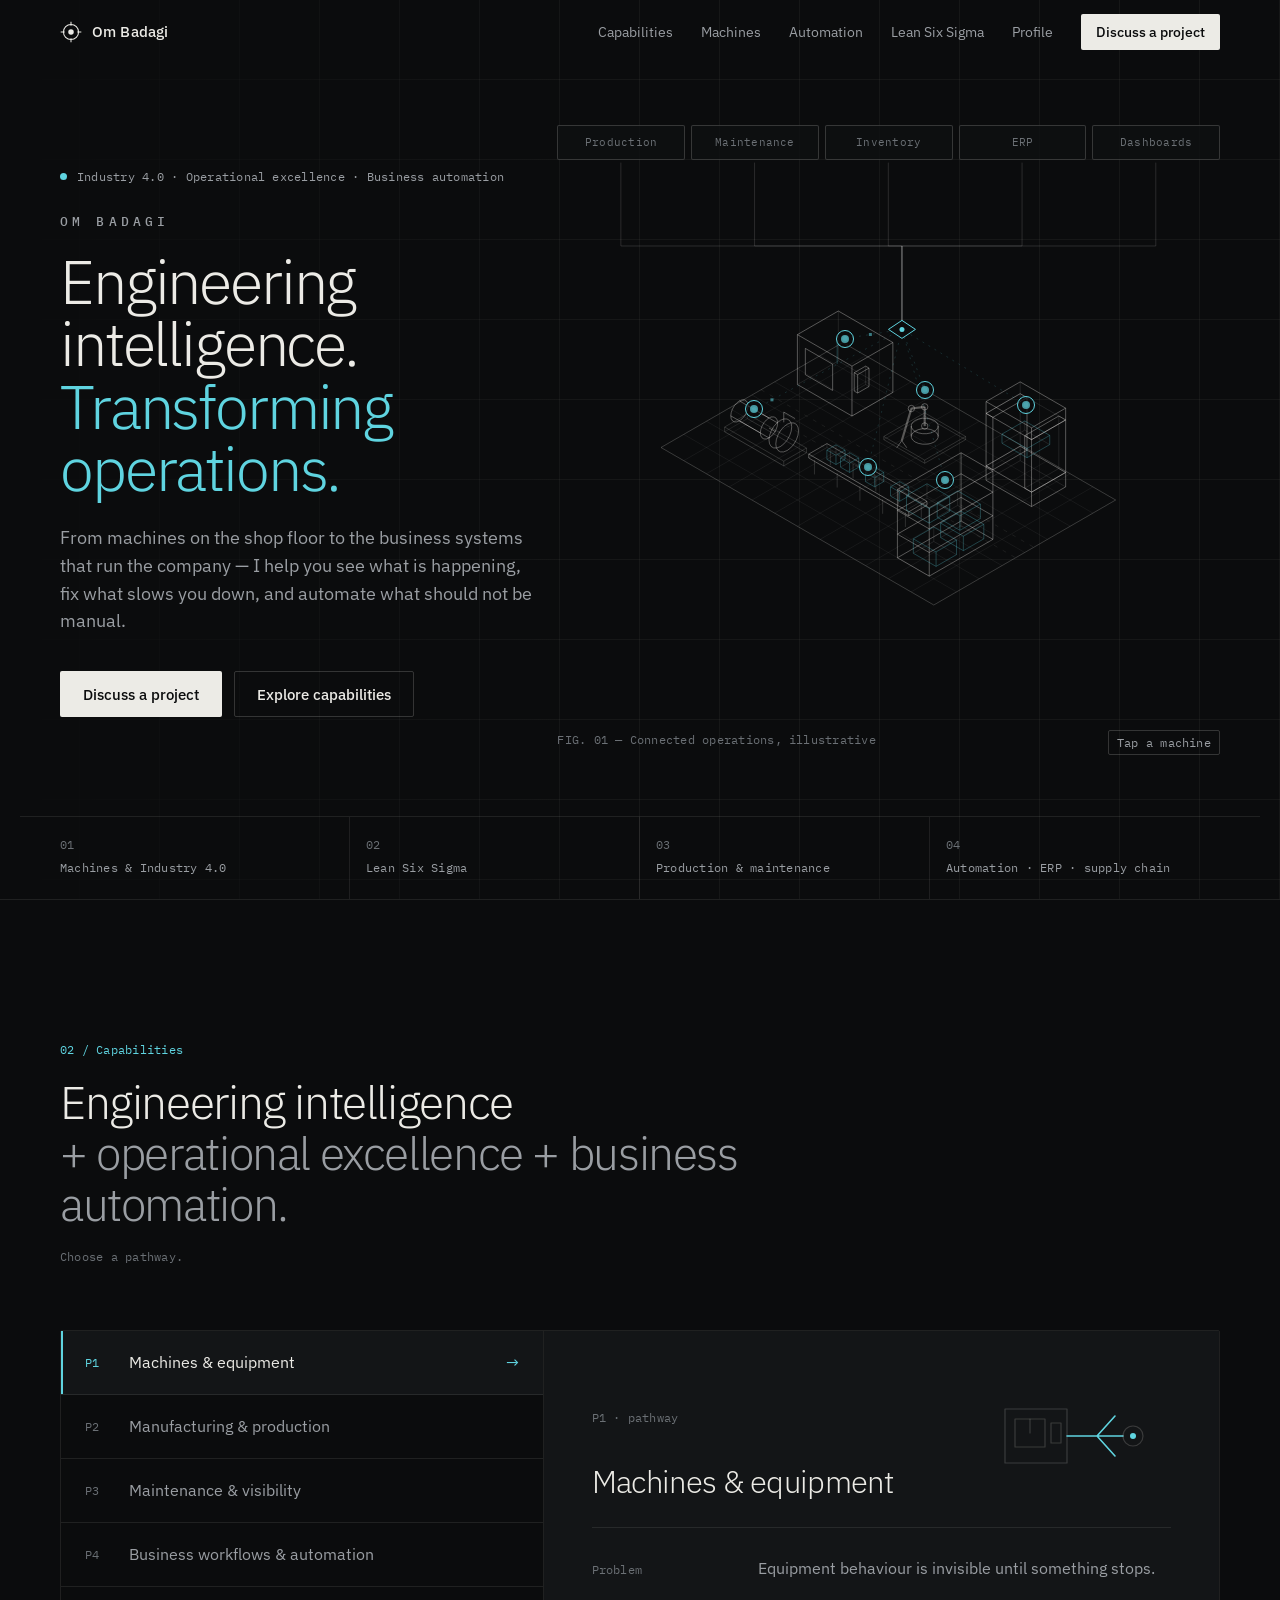
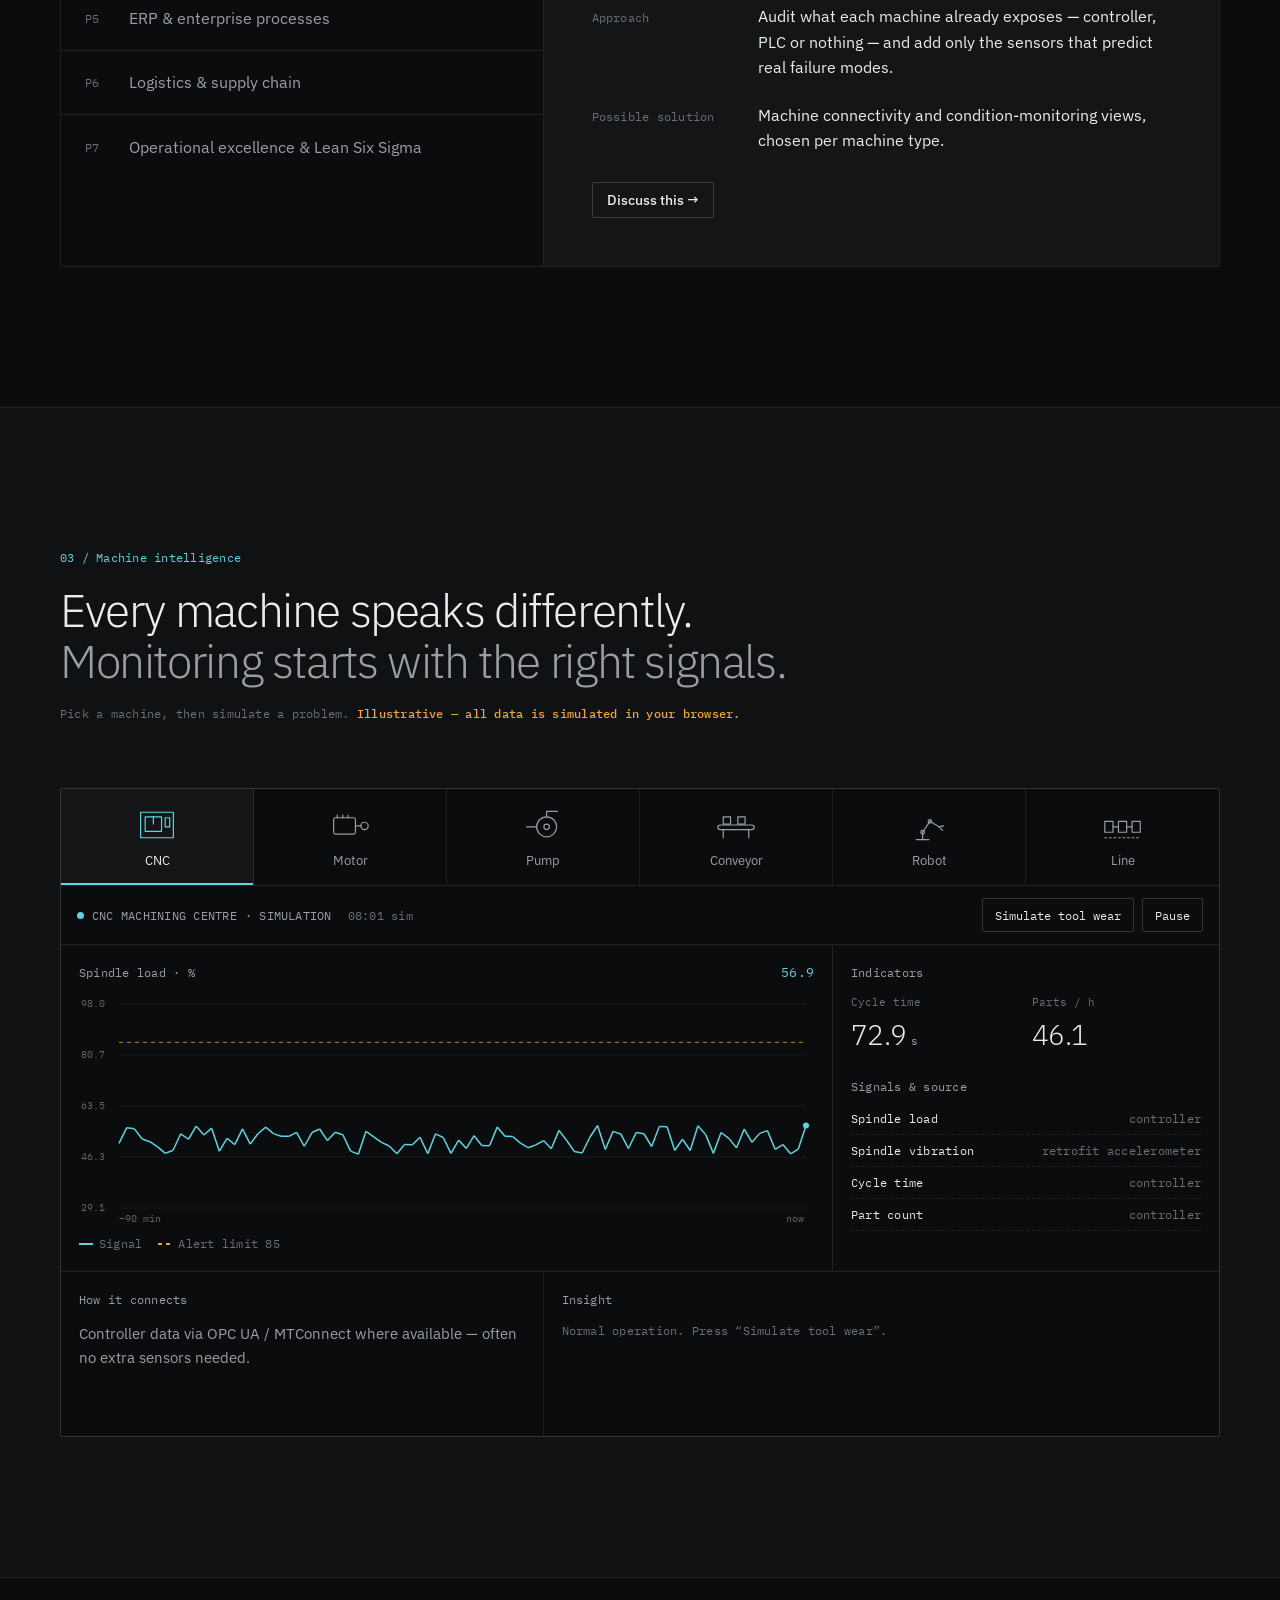
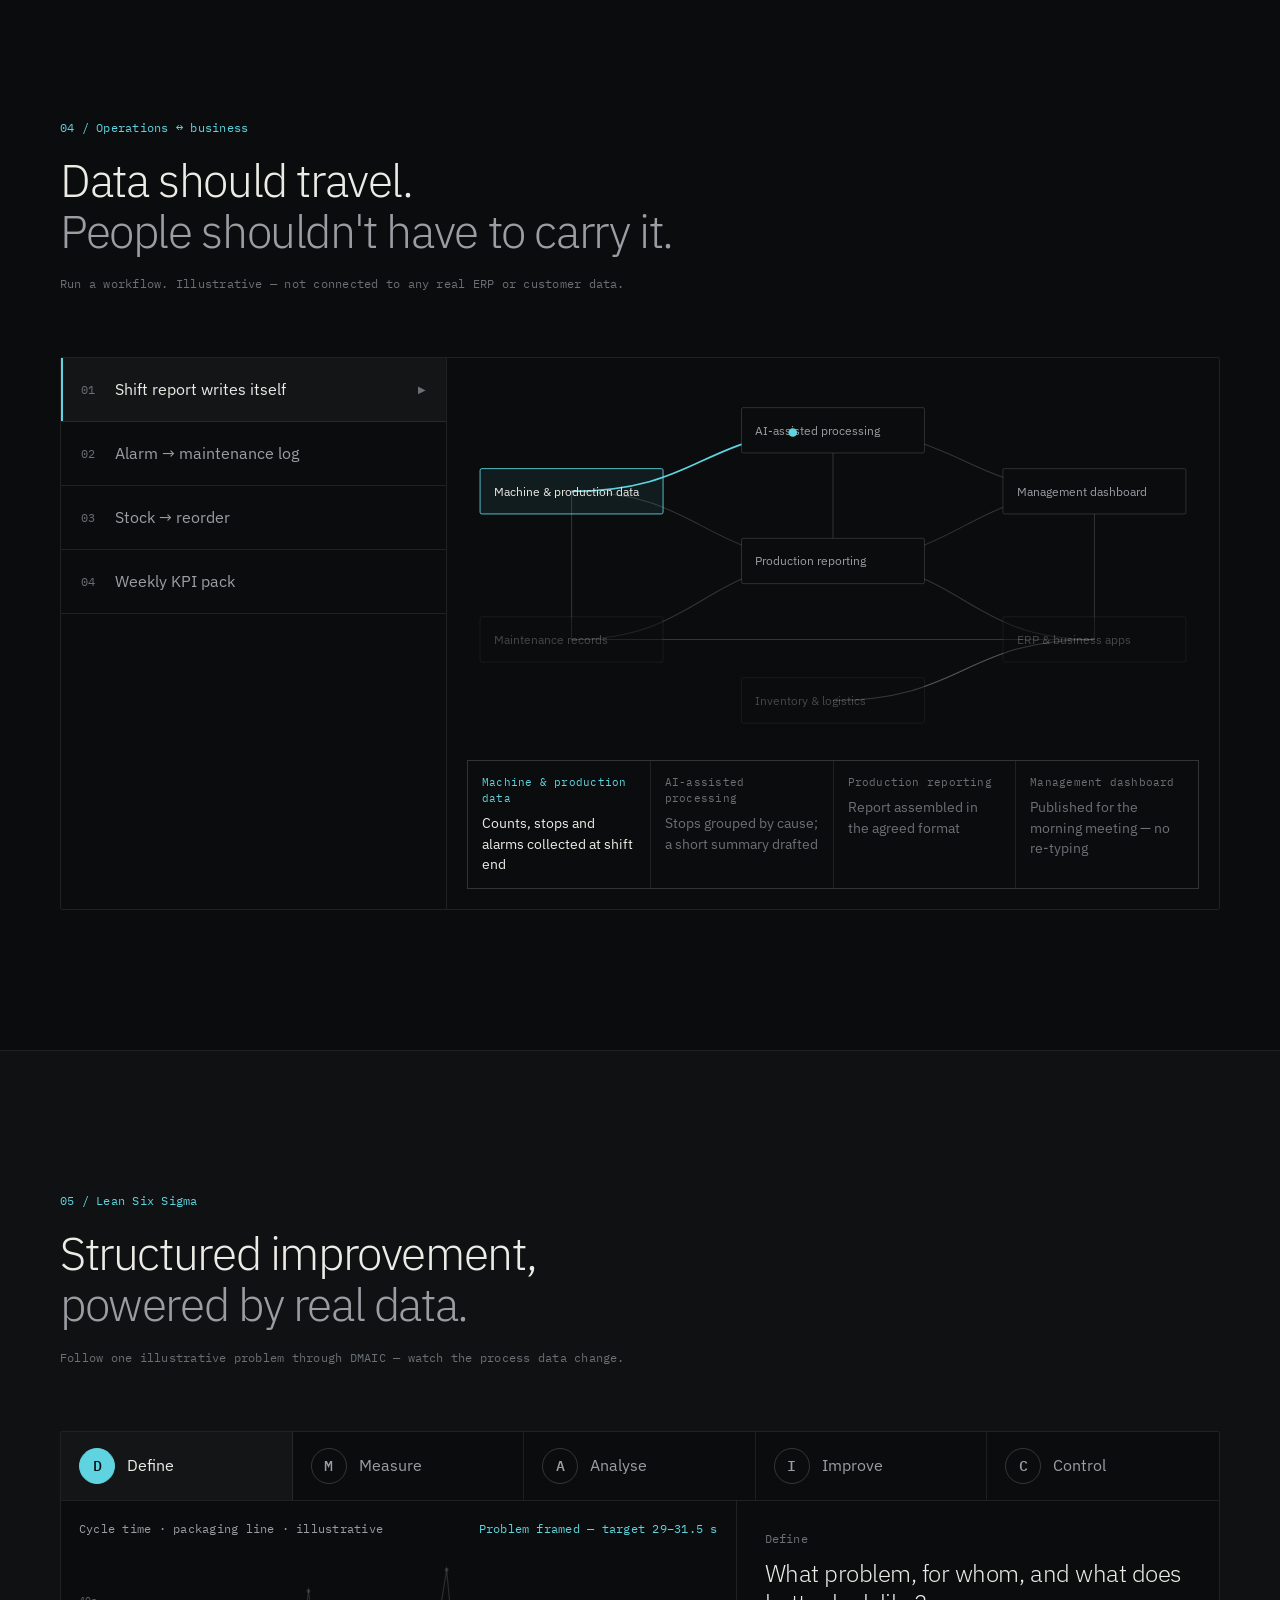
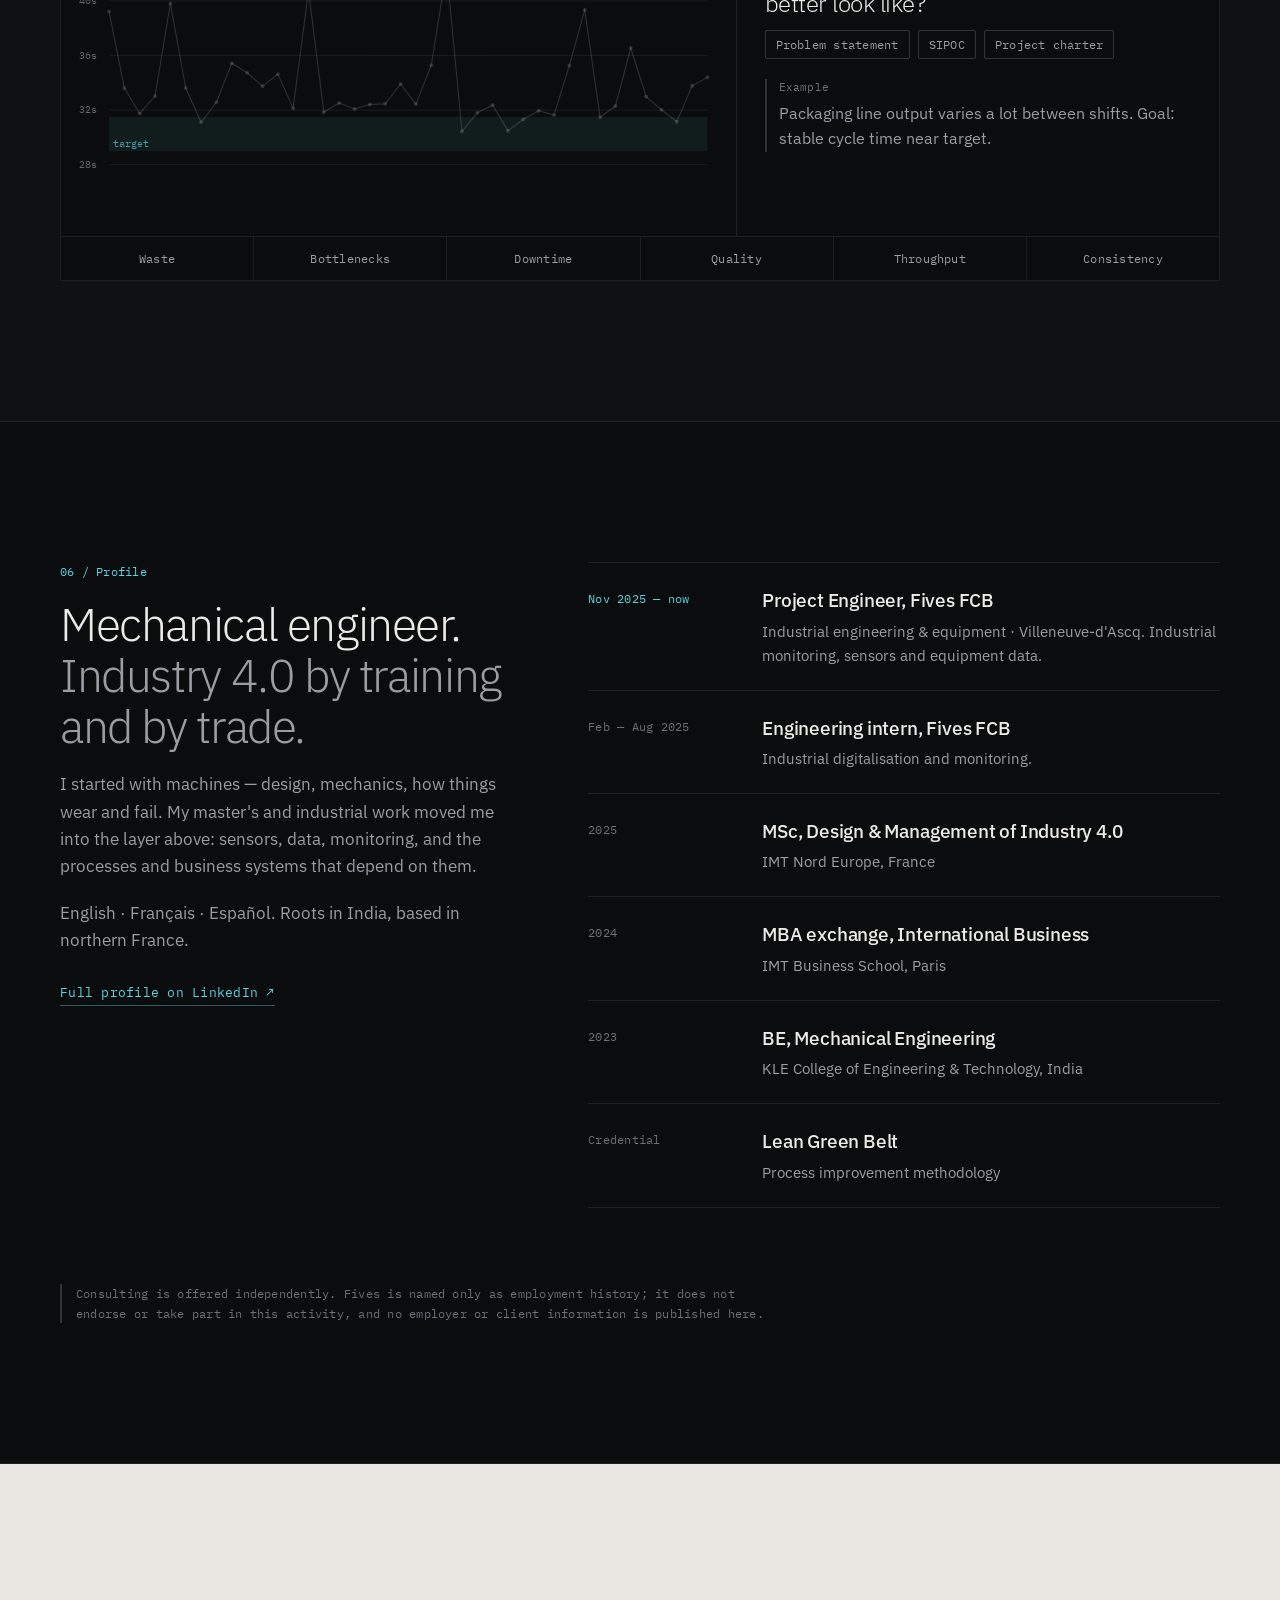
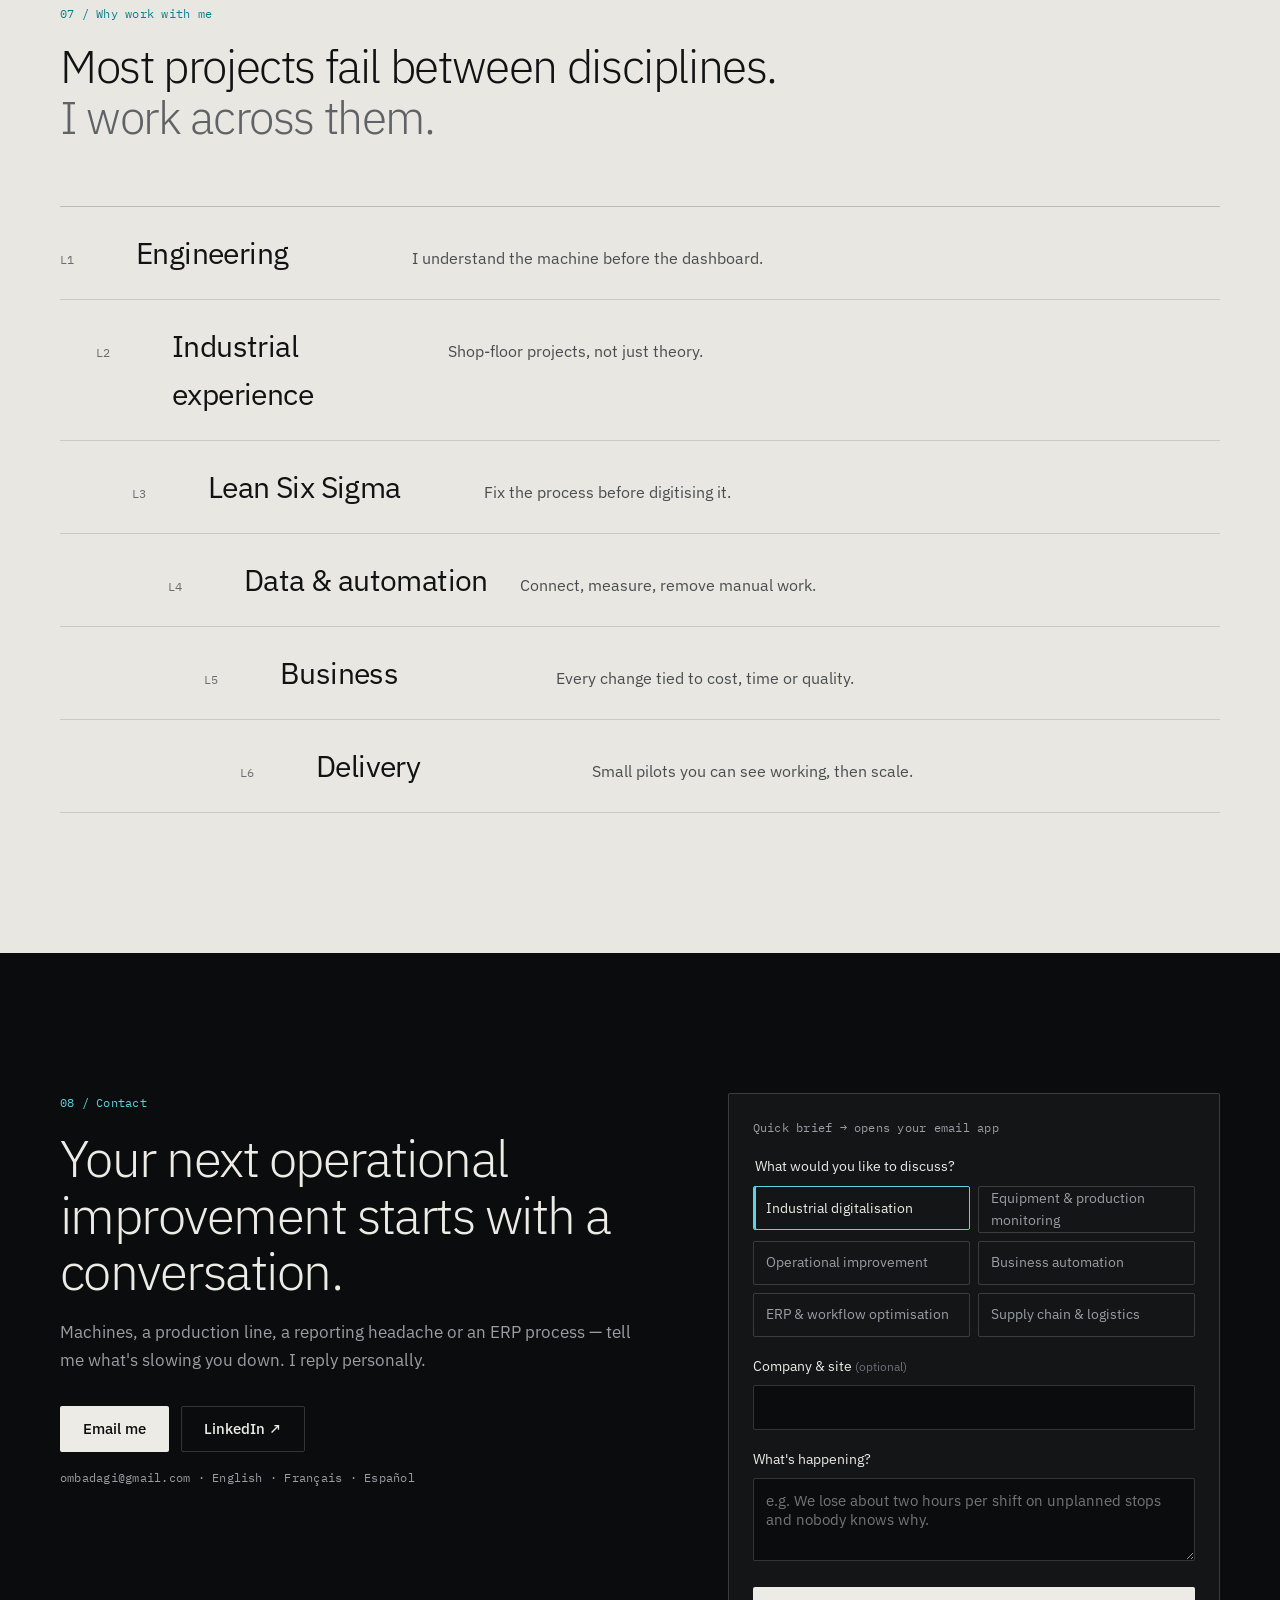
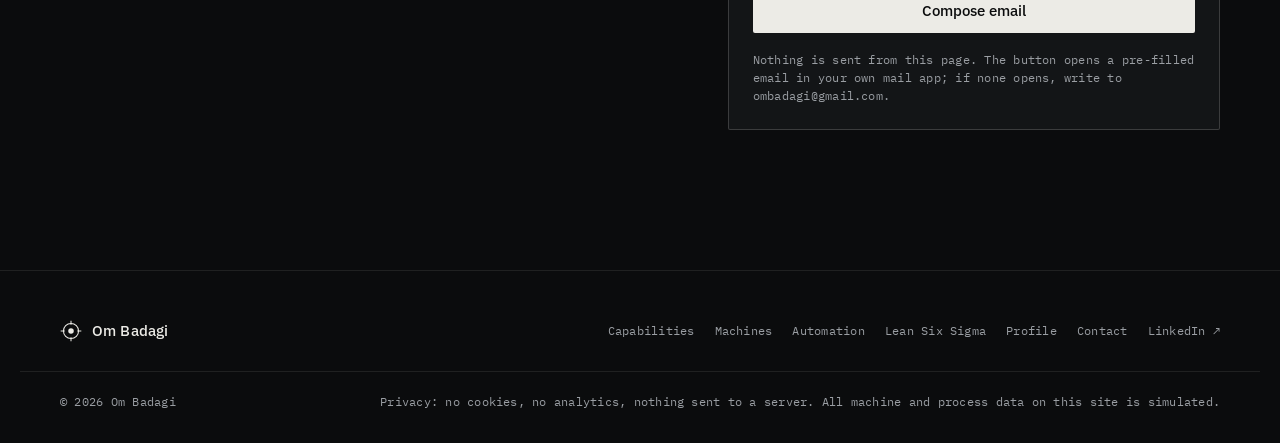
==== commit 1f2a807e: "v3: industry-independent ecosystem hero, capability pathways, multi-machine lab, operations-to-busin" ====
--- a/index.html
+++ b/index.html
@@ -3,8 +3,8 @@
 <head>
   <meta charset="UTF-8">
   <meta name="viewport" content="width=device-width, initial-scale=1">
-  <title>Om Badagi — Industrial Intelligence, Lean & Automation</title>
-  <meta name="description" content="Om Badagi is a mechanical engineer specialised in Industry 4.0. Independent consulting for manufacturers in France, Europe and India: industrial IoT, monitoring, Lean operational excellence, workflow automation and ERP process work.">
+  <title>Om Badagi — Engineering intelligence for industry & business</title>
+  <meta name="description" content="Om Badagi, mechanical engineer specialised in Industry 4.0. Independent consulting for manufacturers and SMEs in France, Europe and India: machine monitoring, Lean Six Sigma, production, business automation, ERP processes and supply chain.">
   <meta name="author" content="Om Badagi">
   <meta name="theme-color" content="#0b0c0d">
   <meta name="color-scheme" content="dark">
@@ -12,15 +12,15 @@
 
   <meta property="og:type" content="website">
   <meta property="og:site_name" content="Om Badagi">
-  <meta property="og:title" content="Om Badagi — From machine signal to business decision">
-  <meta property="og:description" content="Industry 4.0, Lean operational excellence and practical automation for manufacturers.">
+  <meta property="og:title" content="Om Badagi — Engineering intelligence. Transforming operations.">
+  <meta property="og:description" content="Industry 4.0 · Operational excellence · Business automation — for machines, production lines and the business systems around them.">
   <meta property="og:url" content="https://ombadagi.com/">
   <meta property="og:image" content="https://ombadagi.com/assets/og-image.png">
   <meta property="og:image:width" content="1200">
   <meta property="og:image:height" content="630">
   <meta name="twitter:card" content="summary_large_image">
-  <meta name="twitter:title" content="Om Badagi — From machine signal to business decision">
-  <meta name="twitter:description" content="Industry 4.0, Lean operational excellence and practical automation for manufacturers.">
+  <meta name="twitter:title" content="Om Badagi — Engineering intelligence. Transforming operations.">
+  <meta name="twitter:description" content="Industry 4.0 · Operational excellence · Business automation.">
   <meta name="twitter:image" content="https://ombadagi.com/assets/og-image.png">
 
   <link rel="icon" href="assets/favicon.svg" type="image/svg+xml">
@@ -37,7 +37,7 @@
     "url": "https://ombadagi.com/",
     "jobTitle": "Industry 4.0 & operations consultant",
     "alumniOf": [{"@type": "CollegeOrUniversity", "name": "IMT Nord Europe"}],
-    "knowsAbout": ["Industry 4.0", "Industrial IoT", "Condition monitoring", "Lean", "Workflow automation", "ERP process analysis", "Supply chain"],
+    "knowsAbout": ["Industry 4.0", "Industrial IoT", "Machine monitoring", "Lean Six Sigma", "Production management", "Business automation", "ERP process analysis", "Supply chain"],
     "sameAs": ["https://www.linkedin.com/in/om-badagi"]
   }
   </script>
@@ -53,10 +53,10 @@
       </a>
       <button class="menu-btn" type="button" aria-expanded="false" aria-controls="nav" aria-label="Open menu"><span></span><span></span></button>
       <nav id="nav" class="nav" aria-label="Main">
-        <a href="#system">System</a>
         <a href="#capabilities">Capabilities</a>
-        <a href="#method">Method</a>
-        <a href="#lab">Lab</a>
+        <a href="#machines">Machines</a>
+        <a href="#automation">Automation</a>
+        <a href="#lean">Lean Six Sigma</a>
         <a href="#profile">Profile</a>
         <a href="#contact" class="btn btn-solid btn-s">Discuss a project</a>
       </nav>
@@ -70,143 +70,131 @@
       <div class="hero-grid" aria-hidden="true"></div>
       <div class="wrap hero-in">
         <div class="hero-copy">
-          <p class="tag mono"><span class="dot live"></span>Industry 4.0 · Lean · Automation</p>
-          <h1 id="hero-h">From machine signal<br>to <em>business decision.</em></h1>
-          <p class="lede">I connect machines, processes and business systems so manufacturers can see losses, act earlier and run leaner.</p>
+          <p class="tag mono"><span class="dot live"></span>Industry 4.0 · Operational excellence · Business automation</p>
+          <h1 id="hero-h"><span class="h-name">Om Badagi</span>Engineering intelligence.<br><em>Transforming operations.</em></h1>
+          <p class="lede">From machines on the shop floor to the business systems that run the company — I help you see what is happening, fix what slows you down, and automate what should not be manual.</p>
           <div class="cta-row">
             <a href="#contact" class="btn btn-solid">Discuss a project</a>
             <a href="#capabilities" class="btn btn-line">Explore capabilities</a>
           </div>
         </div>
 
-        <figure class="hero-fig" aria-labelledby="kiln-cap">
-          <canvas id="kiln" aria-hidden="true"></canvas>
-          <div class="ann" id="annotations" aria-hidden="true">
-            <div class="ann-l" data-anchor="0"><span class="dot ok"></span><b>Shell temp.</b><span class="mono val" data-v="temp">—</span></div>
-            <div class="ann-l" data-anchor="1"><span class="dot ok"></span><b>Tyre migration</b><span class="mono val" data-v="mig">—</span></div>
-            <div class="ann-l" data-anchor="2"><span class="dot warn"></span><b>Roller vibration</b><span class="mono val" data-v="vib">—</span></div>
-            <div class="ann-l" data-anchor="3"><span class="dot ok"></span><b>Drive load</b><span class="mono val" data-v="load">—</span></div>
-          </div>
-          <figcaption id="kiln-cap" class="fig-cap mono">
-            <span>FIG. 01 — Rotary kiln, exploded sensor view</span>
-            <span class="sim">Simulated values</span>
-          </figcaption>
+        <figure class="eco" id="eco" aria-label="Interactive illustration: a connected factory where machines send data to production, maintenance, inventory, ERP and dashboard systems.">
+          <ul class="eco-sys mono" id="eco-sys" aria-hidden="true"></ul>
+          <canvas id="eco-canvas" aria-hidden="true"></canvas>
+          <div class="eco-hot" id="eco-hot" role="group" aria-label="Machines in the illustration"></div>
+          <div class="eco-card" id="eco-card" aria-live="polite"></div>
+          <figcaption class="fig-cap mono"><span>FIG. 01 — Connected operations, illustrative</span><span class="sim">Tap a machine</span></figcaption>
         </figure>
       </div>
       <ul class="hero-strip wrap mono" aria-label="Focus areas">
-        <li><span>01</span>Industrial IoT &amp; monitoring</li>
-        <li><span>02</span>Lean operational excellence</li>
-        <li><span>03</span>Workflow automation</li>
-        <li><span>04</span>ERP &amp; supply-chain processes</li>
+        <li><span>01</span>Machines &amp; Industry 4.0</li>
+        <li><span>02</span>Lean Six Sigma</li>
+        <li><span>03</span>Production &amp; maintenance</li>
+        <li><span>04</span>Automation · ERP · supply chain</li>
       </ul>
     </section>
 
-    <!-- 02 SYSTEM -->
-    <section class="sec" id="system" aria-labelledby="sys-h">
-      <div class="wrap">
-        <div class="sec-head">
-          <p class="idx mono">02 / Connected system</p>
-          <h2 id="sys-h">Most factories already have the data.<br><span class="dim">It just never reaches the decision.</span></h2>
-          <p class="hint mono">Select a layer to see what happens there.</p>
-        </div>
-
-        <div class="sys">
-          <div class="sys-diagram">
-            <svg viewBox="0 0 1000 230" class="sys-svg" aria-hidden="true">
-              <defs>
-                <pattern id="dots" width="12" height="12" patternUnits="userSpaceOnUse"><circle cx="1" cy="1" r=".8" fill="rgba(236,235,230,.08)"/></pattern>
-              </defs>
-              <rect width="1000" height="230" fill="url(#dots)"/>
-              <path id="flowpath" class="flow-base" d="M70 84 H930"/>
-              <path class="flow-dash" d="M70 84 H930"/>
-              <path class="flow-ret" d="M930 84 C930 200, 70 200, 70 84" />
-              <text x="500" y="214" class="svg-lbl" text-anchor="middle">feedback: decisions change how the line runs</text>
-            </svg>
-            <ol class="sys-nodes" role="tablist" aria-label="System layers"></ol>
-          </div>
-          <div class="sys-panel" id="sys-panel" role="tabpanel" aria-live="polite"></div>
-        </div>
-      </div>
-    </section>
-
-    <!-- 03 CAPABILITIES -->
-    <section class="sec sec-alt" id="capabilities" aria-labelledby="cap-h">
-      <div class="wrap">
-        <div class="sec-head">
-          <p class="idx mono">03 / Capabilities</p>
-          <h2 id="cap-h">Seven disciplines.<br><span class="dim">One question: where is value leaking?</span></h2>
+    <!-- 02 CAPABILITIES -->
+    <section class="sec" id="capabilities" aria-labelledby="cap-h">
+      <div class="wrap">
+        <div class="sec-head">
+          <p class="idx mono">02 / Capabilities</p>
+          <h2 id="cap-h">Engineering intelligence<br><span class="dim">+ operational excellence + business automation.</span></h2>
+          <p class="hint mono">Choose a pathway.</p>
         </div>
         <div class="caps">
-          <div class="caps-list" role="tablist" aria-label="Capabilities" aria-orientation="vertical"></div>
+          <div class="caps-list" role="tablist" aria-label="Capability pathways" aria-orientation="vertical"></div>
           <div class="caps-detail" role="tabpanel" id="cap-panel" tabindex="0"></div>
         </div>
       </div>
     </section>
 
-    <!-- 04 METHOD -->
-    <section class="sec" id="method" aria-labelledby="m-h">
-      <div class="wrap">
-        <div class="sec-head">
-          <p class="idx mono">04 / Method</p>
-          <h2 id="m-h">Problem in. <span class="dim">Measured improvement out.</span></h2>
-          <p class="hint mono">Small pilot first. Scale only what proves itself.</p>
-        </div>
-        <div class="flow">
-          <div class="flow-line" aria-hidden="true"><i class="flow-track"></i><i class="flow-prog" id="flow-prog"></i></div>
-          <ol class="steps" role="tablist" aria-label="Engagement steps"></ol>
-          <div class="step-panel" id="step-panel" role="tabpanel" aria-live="polite"></div>
-        </div>
-      </div>
-    </section>
-
-    <!-- 05 LAB -->
-    <section class="sec sec-lab" id="lab" aria-labelledby="lab-h">
-      <div class="wrap">
-        <div class="sec-head">
-          <p class="idx mono">05 / Lab</p>
-          <h2 id="lab-h">What a connected line looks like.</h2>
-          <p class="hint mono">A working demo running in your browser. <strong>All data is simulated</strong> — not a client installation.</p>
+    <!-- 03 MACHINES -->
+    <section class="sec sec-alt" id="machines" aria-labelledby="mac-h">
+      <div class="wrap">
+        <div class="sec-head">
+          <p class="idx mono">03 / Machine intelligence</p>
+          <h2 id="mac-h">Every machine speaks differently.<br><span class="dim">Monitoring starts with the right signals.</span></h2>
+          <p class="hint mono">Pick a machine, then simulate a problem. <strong>Illustrative — all data is simulated in your browser.</strong></p>
         </div>
 
         <div class="lab" id="lab-root">
-          <div class="lab-bar mono">
-            <span><span class="dot live"></span>LINE 02 · PRESS CELL · SIMULATION</span>
-            <span class="lab-clock" id="lab-clock">--:--:--</span>
-            <div class="lab-ctrl">
-              <button type="button" class="chip" id="fault-btn" aria-pressed="false">Inject bearing fault</button>
-              <button type="button" class="chip" id="pause-btn" aria-pressed="false">Pause</button>
+          <div class="lab-tabs" role="tablist" aria-label="Machine types" id="mtabs"></div>
+          <div class="lab-body" role="tabpanel" id="mpanel">
+            <div class="lab-bar mono">
+              <span><span class="dot live"></span><span id="m-title">—</span> · SIMULATION</span>
+              <span class="lab-clock" id="lab-clock">--:--</span>
+              <div class="lab-ctrl">
+                <button type="button" class="chip" id="fault-btn" aria-pressed="false">Simulate issue</button>
+                <button type="button" class="chip" id="pause-btn" aria-pressed="false">Pause</button>
+              </div>
             </div>
-          </div>
-
-          <div class="lab-grid">
-            <div class="panel p-trend">
-              <div class="p-h mono"><span>Vibration RMS · mm/s</span><span id="vib-now" class="num">—</span></div>
-              <canvas id="trend" aria-label="Simulated vibration trend chart" role="img"></canvas>
-              <div class="p-f mono"><span class="lg"><i class="sw sw-a"></i>Signal</span><span class="lg"><i class="sw sw-w"></i>Alert limit 4.5</span></div>
+            <div class="lab-grid">
+              <div class="panel p-trend">
+                <div class="p-h mono"><span id="sig-name">Signal</span><span id="sig-now" class="num">—</span></div>
+                <canvas id="trend" role="img" aria-label="Simulated signal trend"></canvas>
+                <div class="p-f mono"><span class="lg"><i class="sw sw-a"></i>Signal</span><span class="lg"><i class="sw sw-w"></i><span id="lim-lbl">Alert limit</span></span></div>
+              </div>
+              <div class="panel p-side">
+                <div class="p-h mono"><span>Indicators</span></div>
+                <dl class="kpis" id="kpis"></dl>
+                <div class="p-h mono p-h2"><span>Signals &amp; source</span></div>
+                <ul class="sens mono" id="sens"></ul>
+              </div>
+              <div class="panel p-link">
+                <div class="p-h mono"><span>How it connects</span></div>
+                <p id="m-link"></p>
+              </div>
+              <div class="panel p-auto">
+                <div class="p-h mono"><span>Insight</span></div>
+                <ol class="trace mono" id="trace" aria-live="polite"></ol>
+              </div>
             </div>
-
-            <div class="panel p-oee">
-              <div class="p-h mono"><span>OEE · this shift</span></div>
-              <div class="oee-big"><span id="oee" class="num">—</span><small>%</small></div>
-              <dl class="oee-split mono">
-                <div><dt>Availability</dt><dd><span id="o-a" class="num">—</span><i class="bar"><b id="b-a"></b></i></dd></div>
-                <div><dt>Performance</dt><dd><span id="o-p" class="num">—</span><i class="bar"><b id="b-p"></b></i></dd></div>
-                <div><dt>Quality</dt><dd><span id="o-q" class="num">—</span><i class="bar"><b id="b-q"></b></i></dd></div>
-              </dl>
+          </div>
+        </div>
+      </div>
+    </section>
+
+    <!-- 04 AUTOMATION -->
+    <section class="sec" id="automation" aria-labelledby="au-h">
+      <div class="wrap">
+        <div class="sec-head">
+          <p class="idx mono">04 / Operations ↔ business</p>
+          <h2 id="au-h">Data should travel.<br><span class="dim">People shouldn't have to carry it.</span></h2>
+          <p class="hint mono">Run a workflow. Illustrative — not connected to any real ERP or customer data.</p>
+        </div>
+        <div class="flowx">
+          <div class="scen" role="tablist" aria-label="Example workflows" id="scen"></div>
+          <div class="flowx-main">
+            <svg class="graph" id="graph" viewBox="0 0 840 420" aria-hidden="true"></svg>
+            <ol class="scen-steps" id="scen-steps" role="tabpanel" aria-live="polite"></ol>
+          </div>
+        </div>
+      </div>
+    </section>
+
+    <!-- 05 LEAN SIX SIGMA -->
+    <section class="sec sec-alt" id="lean" aria-labelledby="ln-h">
+      <div class="wrap">
+        <div class="sec-head">
+          <p class="idx mono">05 / Lean Six Sigma</p>
+          <h2 id="ln-h">Structured improvement,<br><span class="dim">powered by real data.</span></h2>
+          <p class="hint mono">Follow one illustrative problem through DMAIC — watch the process data change.</p>
+        </div>
+        <div class="dmaic">
+          <div class="dm-tabs" role="tablist" aria-label="DMAIC phases" id="dm-tabs"></div>
+          <div class="dm-main">
+            <div class="dm-chart">
+              <div class="p-h mono"><span>Cycle time · packaging line · illustrative</span><span id="dm-stat" class="num"></span></div>
+              <canvas id="spc" role="img" aria-label="Illustrative control chart that changes with each DMAIC phase"></canvas>
+              <div class="p-f mono" id="dm-legend"></div>
             </div>
-
-            <div class="panel p-loss">
-              <div class="p-h mono"><span>Downtime by cause · min</span></div>
-              <ul class="pareto" id="pareto"></ul>
-            </div>
-
-            <div class="panel p-auto">
-              <div class="p-h mono"><span>Automation trace</span></div>
-              <ol class="trace mono" id="trace" aria-live="polite">
-                <li class="t-idle">Waiting for an event…</li>
-              </ol>
-            </div>
-          </div>
+            <div class="dm-panel" id="dm-panel" role="tabpanel" aria-live="polite"></div>
+          </div>
+          <ul class="concerns mono" aria-label="What it targets">
+            <li>Waste</li><li>Bottlenecks</li><li>Downtime</li><li>Quality</li><li>Throughput</li><li>Consistency</li>
+          </ul>
         </div>
       </div>
     </section>
@@ -217,35 +205,17 @@
         <div class="prof-l">
           <p class="idx mono">06 / Profile</p>
           <h2 id="p-h">Mechanical engineer.<br><span class="dim">Industry 4.0 by training and by trade.</span></h2>
-          <p class="body">I started with machines — design, mechanics, how things wear and fail. My master's and industrial work moved me into the layer above: sensors, data, monitoring and the processes that use them.</p>
-          <p class="body">I work in English, French and Spanish, with roots in India and a base in northern France.</p>
+          <p class="body">I started with machines — design, mechanics, how things wear and fail. My master's and industrial work moved me into the layer above: sensors, data, monitoring, and the processes and business systems that depend on them.</p>
+          <p class="body">English · Français · Español. Roots in India, based in northern France.</p>
           <a class="link-arrow mono" href="https://www.linkedin.com/in/om-badagi" target="_blank" rel="noopener noreferrer">Full profile on LinkedIn ↗</a>
         </div>
         <ol class="tl">
-          <li>
-            <span class="tl-t mono">Nov 2025 — now</span>
-            <div><h3>Project Engineer, Fives FCB</h3><p>Industrial engineering &amp; equipment · Villeneuve-d'Ascq. Work around industrial monitoring, sensor systems and equipment data.</p></div>
-          </li>
-          <li>
-            <span class="tl-t mono">Feb — Aug 2025</span>
-            <div><h3>Engineering intern, Fives FCB</h3><p>Industrial digitalisation and monitoring topics.</p></div>
-          </li>
-          <li>
-            <span class="tl-t mono">2025</span>
-            <div><h3>MSc, Design &amp; Management of Industry 4.0</h3><p>IMT Nord Europe, France</p></div>
-          </li>
-          <li>
-            <span class="tl-t mono">2024</span>
-            <div><h3>MBA exchange, International Business</h3><p>IMT Business School, Paris</p></div>
-          </li>
-          <li>
-            <span class="tl-t mono">2023</span>
-            <div><h3>BE, Mechanical Engineering</h3><p>KLE College of Engineering &amp; Technology, India</p></div>
-          </li>
-          <li>
-            <span class="tl-t mono">Credential</span>
-            <div><h3>Lean Green Belt</h3><p>Process improvement methodology</p></div>
-          </li>
+          <li><span class="tl-t mono">Nov 2025 — now</span><div><h3>Project Engineer, Fives FCB</h3><p>Industrial engineering &amp; equipment · Villeneuve-d'Ascq. Industrial monitoring, sensors and equipment data.</p></div></li>
+          <li><span class="tl-t mono">Feb — Aug 2025</span><div><h3>Engineering intern, Fives FCB</h3><p>Industrial digitalisation and monitoring.</p></div></li>
+          <li><span class="tl-t mono">2025</span><div><h3>MSc, Design &amp; Management of Industry 4.0</h3><p>IMT Nord Europe, France</p></div></li>
+          <li><span class="tl-t mono">2024</span><div><h3>MBA exchange, International Business</h3><p>IMT Business School, Paris</p></div></li>
+          <li><span class="tl-t mono">2023</span><div><h3>BE, Mechanical Engineering</h3><p>KLE College of Engineering &amp; Technology, India</p></div></li>
+          <li><span class="tl-t mono">Credential</span><div><h3>Lean Green Belt</h3><p>Process improvement methodology</p></div></li>
         </ol>
         <p class="note mono">Consulting is offered independently. Fives is named only as employment history; it does not endorse or take part in this activity, and no employer or client information is published here.</p>
       </div>
@@ -256,14 +226,14 @@
       <div class="wrap">
         <div class="sec-head">
           <p class="idx mono">07 / Why work with me</p>
-          <h2 id="w-h">Most projects fail between two disciplines.<br><span class="dim">I work in the gap.</span></h2>
+          <h2 id="w-h">Most projects fail between disciplines.<br><span class="dim">I work across them.</span></h2>
         </div>
         <div class="stack">
           <div class="stack-row"><span class="mono">L1</span><h3>Engineering</h3><p>I understand the machine before the dashboard.</p></div>
-          <div class="stack-row"><span class="mono">L2</span><h3>Shop floor</h3><p>Industrial project experience, not just theory.</p></div>
-          <div class="stack-row"><span class="mono">L3</span><h3>Process</h3><p>Lean first — fix the flow before digitising it.</p></div>
-          <div class="stack-row"><span class="mono">L4</span><h3>Data &amp; automation</h3><p>Connect, collect, and remove manual reporting.</p></div>
-          <div class="stack-row"><span class="mono">L5</span><h3>Business</h3><p>Every change tied to cost, time, or quality.</p></div>
+          <div class="stack-row"><span class="mono">L2</span><h3>Industrial experience</h3><p>Shop-floor projects, not just theory.</p></div>
+          <div class="stack-row"><span class="mono">L3</span><h3>Lean Six Sigma</h3><p>Fix the process before digitising it.</p></div>
+          <div class="stack-row"><span class="mono">L4</span><h3>Data &amp; automation</h3><p>Connect, measure, remove manual work.</p></div>
+          <div class="stack-row"><span class="mono">L5</span><h3>Business</h3><p>Every change tied to cost, time or quality.</p></div>
           <div class="stack-row"><span class="mono">L6</span><h3>Delivery</h3><p>Small pilots you can see working, then scale.</p></div>
         </div>
       </div>
@@ -275,7 +245,7 @@
         <div>
           <p class="idx mono">08 / Contact</p>
           <h2 id="c-h">Your next operational improvement starts with a conversation.</h2>
-          <p class="body">Tell me what's slowing your line, your team or your reporting. I reply personally.</p>
+          <p class="body">Machines, a production line, a reporting headache or an ERP process — tell me what's slowing you down. I reply personally.</p>
           <div class="c-direct">
             <a class="btn btn-solid" data-mailto href="#">Email me</a>
             <a class="btn btn-line" href="https://www.linkedin.com/in/om-badagi" target="_blank" rel="noopener noreferrer">LinkedIn ↗</a>
@@ -286,12 +256,14 @@
         <form class="brief" id="brief" novalidate>
           <p class="mono brief-h">Quick brief → opens your email app</p>
           <fieldset>
-            <legend>Main challenge</legend>
+            <legend>What would you like to discuss?</legend>
             <div class="opts">
-              <label><input type="radio" name="topic" value="Machine data & monitoring" checked><span>Machine data</span></label>
-              <label><input type="radio" name="topic" value="Lean / process efficiency"><span>Process &amp; Lean</span></label>
-              <label><input type="radio" name="topic" value="Manual work & reporting automation"><span>Automation</span></label>
-              <label><input type="radio" name="topic" value="ERP / supply chain processes"><span>ERP &amp; supply chain</span></label>
+              <label><input type="radio" name="topic" value="Industrial digitalisation" checked><span>Industrial digitalisation</span></label>
+              <label><input type="radio" name="topic" value="Equipment & production monitoring"><span>Equipment &amp; production monitoring</span></label>
+              <label><input type="radio" name="topic" value="Operational improvement"><span>Operational improvement</span></label>
+              <label><input type="radio" name="topic" value="Business automation"><span>Business automation</span></label>
+              <label><input type="radio" name="topic" value="ERP & workflow optimisation"><span>ERP &amp; workflow optimisation</span></label>
+              <label><input type="radio" name="topic" value="Supply chain & logistics"><span>Supply chain &amp; logistics</span></label>
             </div>
           </fieldset>
           <label class="field">
@@ -300,7 +272,7 @@
           </label>
           <label class="field">
             <span>What's happening?</span>
-            <textarea name="msg" rows="3" maxlength="1200" required placeholder="e.g. We lose ~2 h per shift on unplanned stops and nobody knows why."></textarea>
+            <textarea name="msg" rows="3" maxlength="1200" required placeholder="e.g. We lose about two hours per shift on unplanned stops and nobody knows why."></textarea>
             <em class="err" id="msg-err" hidden>Add a sentence or two so I can prepare.</em>
           </label>
           <button type="submit" class="btn btn-solid btn-full">Compose email</button>
@@ -315,8 +287,9 @@
       <a href="#top" class="brand"><svg class="brand-mark" viewBox="0 0 32 32" aria-hidden="true"><circle cx="16" cy="16" r="11" fill="none" stroke="currentColor" stroke-width="1.5"/><circle cx="16" cy="16" r="4" fill="currentColor"/><path d="M16 1v6M16 25v6M1 16h6M25 16h6" stroke="currentColor" stroke-width="1.5"/></svg><span>Om Badagi</span></a>
       <nav aria-label="Footer" class="ftr-nav mono">
         <a href="#capabilities">Capabilities</a>
-        <a href="#method">Method</a>
-        <a href="#lab">Lab</a>
+        <a href="#machines">Machines</a>
+        <a href="#automation">Automation</a>
+        <a href="#lean">Lean Six Sigma</a>
         <a href="#profile">Profile</a>
         <a href="#contact">Contact</a>
         <a href="https://www.linkedin.com/in/om-badagi" target="_blank" rel="noopener noreferrer">LinkedIn ↗</a>
@@ -324,13 +297,13 @@
     </div>
     <div class="wrap ftr-b mono small">
       <span>© <span id="yr">2026</span> Om Badagi</span>
-      <span>Privacy: no cookies, no analytics, no forms sent to any server. All dashboard values on this site are simulated.</span>
+      <span>Privacy: no cookies, no analytics, nothing sent to a server. All machine and process data on this site is simulated.</span>
     </div>
   </footer>
 
   <script src="data.js" defer></script>
-  <script src="kiln.js" defer></script>
-  <script src="lab.js" defer></script>
+  <script src="ecosystem.js" defer></script>
+  <script src="machines.js" defer></script>
   <script src="script.js" defer></script>
 </body>
 </html>
--- a/styles.css
+++ b/styles.css
@@ -105,21 +105,6 @@
 .lede { margin-top: 24px; max-width: 30em; font-size: clamp(17px, 1.4vw, 19px); color: var(--mut); line-height: 1.55; }
 .cta-row { display: flex; flex-wrap: wrap; gap: 12px; margin-top: 36px; }
 
-.hero-fig { position: relative; margin: 0; height: min(64vh, 620px); min-height: 380px; }
-.hero-fig canvas { position: absolute; inset: 0; width: 100%; height: 100%; }
-.ann { position: absolute; inset: 0; pointer-events: none; }
-.ann-l {
-  position: absolute; display: grid; grid-template-columns: auto auto; gap: 2px 8px; align-items: center;
-  padding: 8px 12px; background: rgba(15, 17, 18, .82); border: 1px solid var(--line2); border-radius: var(--r);
-  font-size: 13px; white-space: nowrap;
-}
-.ann-l b { font-weight: 500; }
-.ann-l .val { grid-column: 2; color: var(--mut); }
-.ann-l[data-anchor="0"] { right: 2%; top: 6%; }
-.ann-l[data-anchor="1"] { left: 2%; top: 10%; }
-.ann-l[data-anchor="2"] { left: 4%; bottom: 12%; border-color: rgba(240, 166, 58, .45); }
-.ann-l[data-anchor="2"] .val { color: var(--warn); }
-.ann-l[data-anchor="3"] { right: 0; bottom: 16%; }
 .fig-cap { position: absolute; left: 0; right: 0; bottom: 0; display: flex; justify-content: space-between; gap: 12px; color: var(--dim); }
 .fig-cap .sim { color: var(--mut); border: 1px solid var(--line2); padding: 2px 8px; border-radius: var(--r); }
 
@@ -139,42 +124,6 @@
 .hint strong { color: var(--warn); font-weight: 500; }
 .body { color: var(--mut); font-size: 17px; max-width: 34em; margin-top: 20px; }
 .pk { color: var(--dim); margin-bottom: 10px; }
-
-/* ---------- 02 system ---------- */
-.sys { --sel: 2; }
-.sys-diagram { container-type: inline-size; }
-.sys-nodes button { --y: 8.4cqw; }
-.sys-diagram { position: relative; border: 1px solid var(--line); border-radius: var(--r); background: var(--bg); }
-.sys-svg { width: 100%; height: auto; }
-.flow-base { stroke: var(--line2); stroke-width: 1; fill: none; }
-.flow-dash { stroke: var(--acc); stroke-width: 1.5; fill: none; stroke-dasharray: 2 26; animation: flow 1.6s linear infinite; opacity: .9; }
-.flow-ret { stroke: var(--line2); stroke-width: 1; fill: none; stroke-dasharray: 4 6; }
-.svg-lbl { fill: var(--dim); font: 12px var(--mono); }
-@keyframes flow { to { stroke-dashoffset: -28; } }
-.sys-nodes { position: absolute; inset: 0; display: grid; grid-template-columns: repeat(7, 1fr); padding: 0 1%; }
-.sys-nodes li { display: flex; justify-content: center; }
-.sys-nodes button {
-  height: 100%; width: 100%; display: flex; flex-direction: column; align-items: center; justify-content: flex-start; gap: 6px;
-  padding-top: calc(var(--y, 0px) - 9px); transition: color .18s;
-}
-.n-dot { width: 18px; height: 18px; border-radius: 50%; border: 1.5px solid var(--line2); background: var(--bg); transition: all .2s var(--ease); }
-.n-code { color: var(--dim); margin-top: 6px; }
-.n-name { font-size: 14px; color: var(--mut); }
-.sys-nodes button:hover .n-dot { border-color: var(--ink); }
-.sys-nodes button:hover .n-name { color: var(--ink); }
-.sys-nodes button.is-on .n-dot { background: var(--acc); border-color: var(--acc); box-shadow: 0 0 0 6px rgba(95, 212, 224, .12); }
-.sys-nodes button.is-on .n-name { color: var(--ink); }
-.sys-nodes button.is-on .n-code { color: var(--acc); }
-.sys-panel {
-  margin-top: 1px; display: grid; grid-template-columns: 1fr; gap: 10px; padding: 32px; min-height: 210px;
-  border: 1px solid var(--line); border-top: 0; background: var(--panel);
-}
-.sys-panel h3 { font-size: 24px; }
-.sys-panel > p:not(.pk) { color: var(--mut); max-width: 44em; }
-.io { display: flex; flex-wrap: wrap; gap: 8px; margin-top: 8px; }
-.io li { border: 1px solid var(--line2); padding: 4px 10px; border-radius: var(--r); color: var(--mut); }
-.swap { animation: swap .32s var(--ease); }
-@keyframes swap { from { opacity: 0; transform: translateY(6px); } to { opacity: 1; transform: none; } }
 
 /* ---------- 03 capabilities ---------- */
 .caps { display: grid; grid-template-columns: minmax(0, 5fr) minmax(0, 7fr); border: 1px solid var(--line); border-radius: var(--r); }
@@ -205,28 +154,6 @@
 .pio dd { margin: 0; color: var(--ink); }
 .pio div:first-child dd { color: var(--mut); }
 
-/* ---------- 04 method ---------- */
-.flow { position: relative; }
-.flow-line { position: absolute; top: 28px; left: 16px; width: calc(600% / 7); height: 2px; pointer-events: none; }
-.flow-track, .flow-prog { position: absolute; inset: 0; display: block; }
-.flow-track { background: var(--line2); height: 1px; top: .5px; }
-.flow-prog { background: var(--acc); transform: scaleX(0); transform-origin: left; transition: transform .7s var(--ease); }
-.steps { position: relative; display: grid; grid-template-columns: repeat(7, 1fr); }
-.steps button { width: 100%; display: flex; flex-direction: column; align-items: flex-start; gap: 10px; padding: 12px 0 0; text-align: left; }
-.steps li:first-child button { align-items: flex-start; }
-.s-n {
-  width: 32px; height: 32px; display: grid; place-items: center; border-radius: 50%;
-  border: 1px solid var(--line2); background: var(--bg); color: var(--mut); transition: all .2s var(--ease);
-}
-.s-name { font-size: 15px; color: var(--mut); transition: color .18s; }
-.steps button:hover .s-name { color: var(--ink); }
-.steps button.is-past .s-n { border-color: var(--acc); color: var(--acc); }
-.steps button.is-on .s-n { background: var(--acc); border-color: var(--acc); color: #071012; }
-.steps button.is-on .s-name { color: var(--ink); }
-.step-panel { margin-top: 40px; padding: 32px; border: 1px solid var(--line); border-radius: var(--r); background: var(--panel); min-height: 170px; max-width: 760px; }
-.step-panel h3 { font-size: 26px; font-weight: 300; margin-bottom: 8px; }
-.step-panel p:not(.pk) { color: var(--mut); }
-
 /* ---------- 05 lab ---------- */
 .sec-lab { background: var(--bg2); }
 .lab { border: 1px solid var(--line2); border-radius: var(--r); background: var(--bg); }
@@ -237,12 +164,6 @@
 .chip { min-height: 34px; padding: 0 12px; border: 1px solid var(--line2); border-radius: var(--r); font: 12px var(--mono); color: var(--ink); transition: all .18s; }
 .chip:hover { border-color: var(--ink); }
 #fault-btn[aria-pressed="true"] { border-color: var(--warn); color: var(--warn); }
-.lab-grid { display: grid; grid-template-columns: repeat(12, 1fr); }
-.panel { padding: 18px; border-right: 1px solid var(--line); border-bottom: 1px solid var(--line); min-width: 0; }
-.p-trend { grid-column: span 8; }
-.p-oee { grid-column: span 4; border-right: 0; }
-.p-loss { grid-column: span 6; border-bottom: 0; }
-.p-auto { grid-column: span 6; border-right: 0; border-bottom: 0; }
 .p-h { display: flex; justify-content: space-between; color: var(--mut); margin-bottom: 12px; }
 .p-h .num { color: var(--acc); font-size: 13px; }
 .p-h .num.is-warn { color: var(--warn); }
@@ -252,22 +173,6 @@
 .sw { width: 14px; height: 2px; display: inline-block; }
 .sw-a { background: var(--acc); }
 .sw-w { background: repeating-linear-gradient(90deg, var(--warn) 0 4px, transparent 4px 8px); }
-.oee-big { font-size: 64px; font-weight: 300; line-height: 1; letter-spacing: -0.03em; margin: 8px 0 22px; font-variant-numeric: tabular-nums; }
-.oee-big small { font-size: 24px; color: var(--mut); margin-left: 4px; }
-.oee-split { margin: 0; display: grid; gap: 12px; }
-.oee-split div { display: grid; grid-template-columns: 1fr auto; gap: 4px 12px; }
-.oee-split dt { color: var(--mut); }
-.oee-split dd { margin: 0; display: contents; }
-.oee-split dd .num { grid-column: 2; grid-row: 1; color: var(--ink); }
-.bar { grid-column: 1 / -1; display: block; height: 3px; background: var(--line); }
-.bar b { display: block; height: 100%; background: var(--ink); transition: width .5s var(--ease); }
-.pareto { display: grid; gap: 10px; }
-.pareto li { display: grid; grid-template-columns: 150px 1fr 40px; gap: 12px; align-items: center; font: 12px var(--mono); color: var(--mut); }
-.pb { display: block; height: 10px; background: var(--line); }
-.pb b { display: block; height: 100%; background: var(--line2); transition: width .5s var(--ease); background: rgba(236, 235, 230, .45); }
-.pareto li.hot { color: var(--warn); }
-.pareto li.hot .pb b { background: var(--warn); }
-.pv { text-align: right; color: var(--ink); }
 .trace { display: grid; gap: 8px; min-height: 150px; align-content: start; }
 .trace li { display: grid; grid-template-columns: 44px 1fr; gap: 10px; color: var(--mut); animation: swap .3s var(--ease); line-height: 1.45; }
 .trace time { color: var(--dim); }
@@ -342,12 +247,6 @@
 /* ---------- responsive ---------- */
 @media (max-width: 1080px) {
   .hero-in { grid-template-columns: 1fr; padding-top: 24px; }
-  .hero-fig { height: 460px; }
-  .lab-grid { grid-template-columns: 1fr 1fr; }
-  .p-trend { grid-column: 1 / -1; border-right: 0; }
-  .p-oee { grid-column: 1 / -1; }
-  .p-loss { grid-column: 1 / -1; border-right: 0; border-bottom: 1px solid var(--line); }
-  .p-auto { grid-column: 1 / -1; }
   .stack-row { padding-left: calc(var(--i) * 18px); grid-template-columns: 50px 200px 1fr; }
 }
 @media (max-width: 900px) {
@@ -374,40 +273,12 @@
 }
 @media (max-width: 700px) {
   .hero { padding-top: 88px; }
-  .hero-fig { height: 360px; min-height: 0; margin: 0 calc(var(--gut) * -1); }
-  .ann-l { font-size: 11px; padding: 6px 8px; gap: 0 6px; }
-  .ann-l .dot { display: none; }
-  .ann-l b { grid-column: 1 / -1; }
-  .ann-l .val { grid-column: 1 / -1; }
-  .ann-l[data-anchor="0"] { right: 4%; top: 2%; left: auto; }
-  .ann-l[data-anchor="1"] { left: 4%; top: 2%; }
-  .ann-l[data-anchor="2"] { left: 4%; bottom: 14%; }
-  .ann-l[data-anchor="3"] { right: 4%; bottom: 14%; }
-  .fig-cap { padding: 0 var(--gut); font-size: 10px; }
-  .fig-cap > span:first-child { display: none; }
-
-  .sys-svg { display: none; }
-  .sys-diagram { background: none; border: 0; }
-  .sys-nodes { position: relative; grid-template-columns: 1fr; padding: 0; border-left: 1px solid var(--line2); margin-left: 9px; }
-  .sys-nodes button { flex-direction: row; justify-content: flex-start; gap: 12px; padding: 12px 0 12px 0; margin-left: -10px; }
-  .n-code { margin: 0; }
-  .sys-panel { border: 1px solid var(--line); margin-top: 20px; padding: 22px; }
-
   .cd-top { grid-template-columns: 1fr; }
   .glyph { grid-row: auto; grid-column: 1; width: 140px; height: 90px; order: -1; margin-bottom: 8px; }
   .pio div { grid-template-columns: 1fr; gap: 4px; }
 
-  .steps { grid-template-columns: repeat(7, 1fr); }
-  .s-name { display: none; }
-  .s-n { width: 30px; height: 30px; font-size: 11px; }
-  .step-panel { padding: 22px; margin-top: 24px; }
-
   .lab-ctrl { margin-left: 0; width: 100%; }
   .chip { flex: 1; min-height: 44px; }
-  .oee-big { font-size: 52px; }
-  .pareto li { grid-template-columns: 1fr 34px; }
-  .pareto .pb { grid-column: 1 / -1; grid-row: 2; }
-
   .tl li { grid-template-columns: 1fr; gap: 4px; }
   .stack-row { grid-template-columns: 40px 1fr; padding-left: 0; }
   .stack-row p { grid-column: 2; }
@@ -423,3 +294,159 @@
 
 /* menu open: drop backdrop-filter so the fixed nav is sized to the viewport, not the header */
 body.nav-open .hdr { backdrop-filter: none; -webkit-backdrop-filter: none; background: var(--bg); border-bottom-color: var(--line); }
+
+/* =================== v3 components =================== */
+.swap { animation: swap .32s var(--ease); }
+@keyframes swap { from { opacity: 0; transform: translateY(6px); } to { opacity: 1; transform: none; } }
+.io { display: flex; flex-wrap: wrap; gap: 8px; margin-top: 12px; }
+.io li { border: 1px solid var(--line2); padding: 4px 10px; border-radius: var(--r); color: var(--mut); }
+
+/* hero name + ecosystem */
+.h-name { display: block; font: 500 13px/1 var(--mono); letter-spacing: .32em; text-transform: uppercase; color: var(--mut); margin-bottom: 22px; }
+.hero h1 { font-size: clamp(38px, 4.8vw, 66px); }
+.eco { position: relative; margin: 0; height: min(70vh, 640px); min-height: 440px; }
+.eco canvas { position: absolute; inset: 0; width: 100%; height: 100%; }
+.eco-sys { position: absolute; top: 0; left: 0; right: 0; display: grid; grid-template-columns: repeat(5, 1fr); gap: 6px; z-index: 1; }
+.eco-sys li { border: 1px solid var(--line2); background: rgba(15, 17, 18, .85); padding: 8px 6px; text-align: center; color: var(--dim); font-size: 11px; border-radius: var(--r); transition: color .2s, border-color .2s; white-space: nowrap; overflow: hidden; text-overflow: ellipsis; }
+.eco-sys li.on { color: var(--ink); border-color: var(--acc); }
+.eco-hot { position: absolute; inset: 0; pointer-events: none; }
+.hot { position: absolute; left: 0; top: 0; pointer-events: auto; display: flex; align-items: center; gap: 8px; margin: -22px 0 0 -22px; min-height: 44px; padding: 0 10px 0 13px; border-radius: 22px; }
+.hot-dot { width: 18px; height: 18px; border-radius: 50%; border: 1.5px solid var(--acc); background: rgba(11, 12, 13, .7); position: relative; flex: none; transition: transform .2s var(--ease); }
+.hot-dot::after { content: ""; position: absolute; inset: 4px; border-radius: 50%; background: var(--acc); opacity: .7; }
+.hot-lbl { font: 12px var(--mono); color: var(--mut); background: rgba(11, 12, 13, .8); padding: 3px 7px; border: 1px solid var(--line); border-radius: var(--r); opacity: 0; transform: translateX(-4px); transition: all .18s var(--ease); white-space: nowrap; }
+.hot:hover .hot-lbl, .hot:focus-visible .hot-lbl, .hot.on .hot-lbl { opacity: 1; transform: none; color: var(--ink); }
+.hot:hover .hot-dot, .hot.on .hot-dot { transform: scale(1.15); }
+.hot.on .hot-dot { background: var(--acc); }
+.hot:focus-visible { outline: none; }
+.hot:focus-visible .hot-dot { outline: 2px solid var(--acc); outline-offset: 3px; }
+.eco-card { position: absolute; left: 0; right: 0; bottom: 34px; display: grid; grid-template-columns: auto minmax(0, 1fr) auto; align-items: center; gap: 4px 24px; padding: 12px 16px; background: rgba(19, 21, 23, .94); border: 1px solid var(--line2); border-left: 2px solid var(--acc); border-radius: var(--r); opacity: 0; transform: translateY(8px); pointer-events: none; transition: all .22s var(--ease); z-index: 2; }
+.eco-card.show { opacity: 1; transform: none; pointer-events: auto; }
+.eco-card .pk { display: none; }
+.eco-card h3 { font-size: 16px; font-weight: 500; }
+.eco-card dl { margin: 0; display: grid; grid-template-columns: auto 1fr; gap: 2px 10px; font-size: 13px; }
+.eco-card dt { color: var(--dim); font-size: 11px; padding-top: 2px; }
+.eco-card dd { margin: 0; color: var(--mut); }
+.card-link { display: inline-block; white-space: nowrap; color: var(--acc); font-size: 12px; }
+
+/* capabilities CTA + glyph text */
+.cap-cta { margin-top: 28px; }
+.glyph .gt { fill: var(--mut); stroke: none; font: 500 12px var(--mono); letter-spacing: .1em; }
+
+/* machine lab */
+.lab-tabs { display: grid; grid-template-columns: repeat(6, 1fr); border-bottom: 1px solid var(--line); }
+.lab-tabs button { display: flex; flex-direction: column; align-items: center; gap: 6px; padding: 16px 8px 14px; border-right: 1px solid var(--line); color: var(--mut); font-size: 13px; transition: background .18s, color .18s; }
+.lab-tabs button:last-child { border-right: 0; }
+.lab-tabs svg { width: 44px; height: 40px; fill: none; stroke: currentColor; stroke-width: 1.3; stroke-linecap: round; stroke-linejoin: round; }
+.lab-tabs button:hover { color: var(--ink); background: rgba(236, 235, 230, .02); }
+.lab-tabs button.is-on { color: var(--ink); background: var(--panel); box-shadow: inset 0 -2px 0 var(--acc); }
+.lab-tabs button.is-on svg { stroke: var(--acc); }
+.lab-grid { display: grid; grid-template-columns: repeat(12, 1fr); }
+.panel { padding: 18px; border-right: 1px solid var(--line); border-bottom: 1px solid var(--line); min-width: 0; }
+.p-trend { grid-column: span 8; }
+.p-side { grid-column: span 4; border-right: 0; }
+.p-link { grid-column: span 5; border-bottom: 0; }
+.p-link p { color: var(--mut); font-size: 15px; }
+.p-auto { grid-column: span 7; border-right: 0; border-bottom: 0; }
+.p-trend canvas { width: 100%; height: 230px; }
+.p-h2 { margin-top: 20px; }
+.kpis { display: grid; grid-template-columns: 1fr 1fr; gap: 12px; margin: 0; }
+.kpis dt { font: 11px var(--mono); color: var(--dim); }
+.kpis dd { margin: 4px 0 0; font-size: 28px; font-weight: 300; letter-spacing: -0.02em; }
+.kpis small { font: 11px var(--mono); color: var(--mut); margin-left: 4px; }
+.sens { display: grid; gap: 6px; }
+.sens li { display: flex; justify-content: space-between; gap: 10px; border-bottom: 1px dashed var(--line); padding-bottom: 6px; color: var(--ink); }
+.sens em { font-style: normal; color: var(--dim); text-align: right; }
+.trace { display: grid; gap: 8px; min-height: 96px; align-content: start; }
+.trace li { display: grid; grid-template-columns: 44px 1fr; gap: 10px; color: var(--mut); animation: swap .3s var(--ease); line-height: 1.45; }
+.trace time { color: var(--dim); }
+.trace .t-warn { color: var(--warn); }
+.trace .t-ok span::before { content: "→ "; color: var(--acc); }
+.trace .t-idle { display: block; color: var(--dim); }
+.sw-o { width: 8px; height: 8px; border-radius: 50%; background: var(--warn); }
+
+/* operations ↔ business */
+.flowx { display: grid; grid-template-columns: minmax(0, 4fr) minmax(0, 8fr); border: 1px solid var(--line); border-radius: var(--r); }
+.scen { border-right: 1px solid var(--line); }
+.scen button { width: 100%; display: grid; grid-template-columns: 34px 1fr auto; align-items: center; text-align: left; min-height: 64px; padding: 0 20px; border-bottom: 1px solid var(--line); color: var(--mut); transition: background .18s, color .18s; }
+.scen button span.mono { color: var(--dim); }
+.scen .run { opacity: 0; color: var(--acc); font-size: 10px; }
+.scen button:hover { color: var(--ink); }
+.scen button.is-on { color: var(--ink); background: var(--panel); box-shadow: inset 2px 0 0 var(--acc); }
+.scen button.is-on .run { opacity: 1; }
+.flowx-main { padding: 20px; min-width: 0; }
+.graph { width: 100%; height: auto; display: block; }
+.g-edge { fill: none; stroke: var(--line2); stroke-width: 1.2; transition: stroke .3s; }
+.g-edge.done { stroke: rgba(95, 212, 224, .7); stroke-width: 1.6; }
+.g-edge.on { stroke: var(--acc); stroke-width: 2; }
+.g-node rect { fill: var(--bg); stroke: var(--line2); transition: stroke .3s, fill .3s; }
+.g-node text { fill: var(--mut); font: 14px var(--sans); transition: fill .3s; }
+.g-node.dim { opacity: .4; }
+.g-node.on rect { stroke: var(--acc); fill: rgba(95, 212, 224, .08); }
+.g-node.on text, .g-node.done text { fill: var(--ink); }
+.g-node.done rect { stroke: rgba(95, 212, 224, .6); }
+.g-dot { fill: var(--acc); }
+.scen-steps { display: grid; grid-template-columns: repeat(4, 1fr); gap: 1px; margin-top: 16px; background: var(--line); border: 1px solid var(--line); }
+.scen-steps li { background: var(--bg); padding: 14px; font-size: 14px; color: var(--dim); transition: color .3s; line-height: 1.45; }
+.scen-steps li span { display: block; font-size: 11px; color: var(--dim); margin-bottom: 6px; }
+.scen-steps li.on, .scen-steps li.done { color: var(--ink); }
+.scen-steps li.on span { color: var(--acc); }
+.scen-steps li.done span { color: var(--mut); }
+
+/* DMAIC */
+.dmaic { border: 1px solid var(--line); border-radius: var(--r); background: var(--bg); }
+.dm-tabs { display: grid; grid-template-columns: repeat(5, 1fr); border-bottom: 1px solid var(--line); }
+.dm-tabs button { display: flex; align-items: center; gap: 12px; padding: 16px 18px; border-right: 1px solid var(--line); color: var(--mut); transition: background .18s, color .18s; }
+.dm-tabs button:last-child { border-right: 0; }
+.dm-k { width: 36px; height: 36px; display: grid; place-items: center; border: 1px solid var(--line2); border-radius: 50%; font: 500 15px var(--mono); transition: all .2s var(--ease); }
+.dm-tabs button:hover { color: var(--ink); }
+.dm-tabs button.is-past .dm-k { border-color: var(--acc); color: var(--acc); }
+.dm-tabs button.is-on { color: var(--ink); background: var(--panel); }
+.dm-tabs button.is-on .dm-k { background: var(--acc); border-color: var(--acc); color: #061012; }
+.dm-main { display: grid; grid-template-columns: minmax(0, 7fr) minmax(0, 5fr); }
+.dm-chart { padding: 18px; border-right: 1px solid var(--line); min-width: 0; }
+.dm-chart canvas { width: 100%; height: 260px; }
+#dm-stat { color: var(--acc); font-size: 12px; }
+.dm-panel { padding: 28px; }
+.dm-panel h3 { font-size: 24px; font-weight: 300; line-height: 1.25; }
+.ex { margin-top: 20px; color: var(--mut); border-left: 2px solid var(--line2); padding-left: 12px; }
+.ex .mono { display: block; color: var(--dim); font-size: 11px; margin-bottom: 4px; }
+.concerns { display: flex; flex-wrap: wrap; border-top: 1px solid var(--line); }
+.concerns li { flex: 1; text-align: center; padding: 12px 8px; color: var(--mut); border-right: 1px solid var(--line); }
+.concerns li:last-child { border-right: 0; }
+
+/* v3 responsive */
+@media (max-width: 1080px) {
+  .eco { height: 560px; }
+  .lab-grid > .panel { grid-column: 1 / -1; border-right: 0; border-bottom: 1px solid var(--line); }
+  .lab-grid > .p-auto { border-bottom: 0; }
+  .flowx { grid-template-columns: 1fr; }
+  .scen { border-right: 0; display: grid; grid-template-columns: 1fr 1fr; }
+  .scen button { border-right: 1px solid var(--line); }
+  .dm-main { grid-template-columns: 1fr; }
+  .dm-chart { border-right: 0; border-bottom: 1px solid var(--line); }
+}
+@media (max-width: 700px) {
+  .eco { height: 520px; min-height: 0; margin: 8px calc(var(--gut) * -1) 0; }
+  .eco-sys { grid-template-columns: repeat(5, 1fr); gap: 3px; padding: 0 8px; }
+  .eco-sys li { font-size: 9px; padding: 6px 2px; white-space: normal; line-height: 1.2; }
+  .hot-lbl { display: none; }
+  .eco-card { left: 12px; right: 12px; bottom: 30px; grid-template-columns: 1fr; }
+  .fig-cap { padding: 0 var(--gut); font-size: 10px; }
+  .fig-cap > span:first-child { display: none; }
+  .lab-tabs { grid-template-columns: repeat(3, 1fr); }
+  .lab-tabs button:nth-child(3) { border-right: 0; }
+  .lab-tabs button:nth-child(-n+3) { border-bottom: 1px solid var(--line); }
+  .kpis dd { font-size: 24px; }
+  .sens li { flex-direction: column; gap: 0; }
+  .sens em { text-align: left; }
+  .scen { grid-template-columns: 1fr; }
+  .graph { display: none; }
+  .flowx-main { padding: 0; }
+  .scen-steps { grid-template-columns: 1fr; margin: 0; border: 0; border-top: 1px solid var(--line); }
+  .dm-tabs button { flex-direction: column; gap: 6px; padding: 12px 4px; font-size: 11px; }
+  .dm-k { width: 32px; height: 32px; }
+  .dm-n { font-size: 11px; }
+  .dm-chart canvas { height: 220px; }
+  .dm-panel { padding: 22px; }
+  .concerns li { flex: 1 1 33%; border-bottom: 1px solid var(--line); }
+}
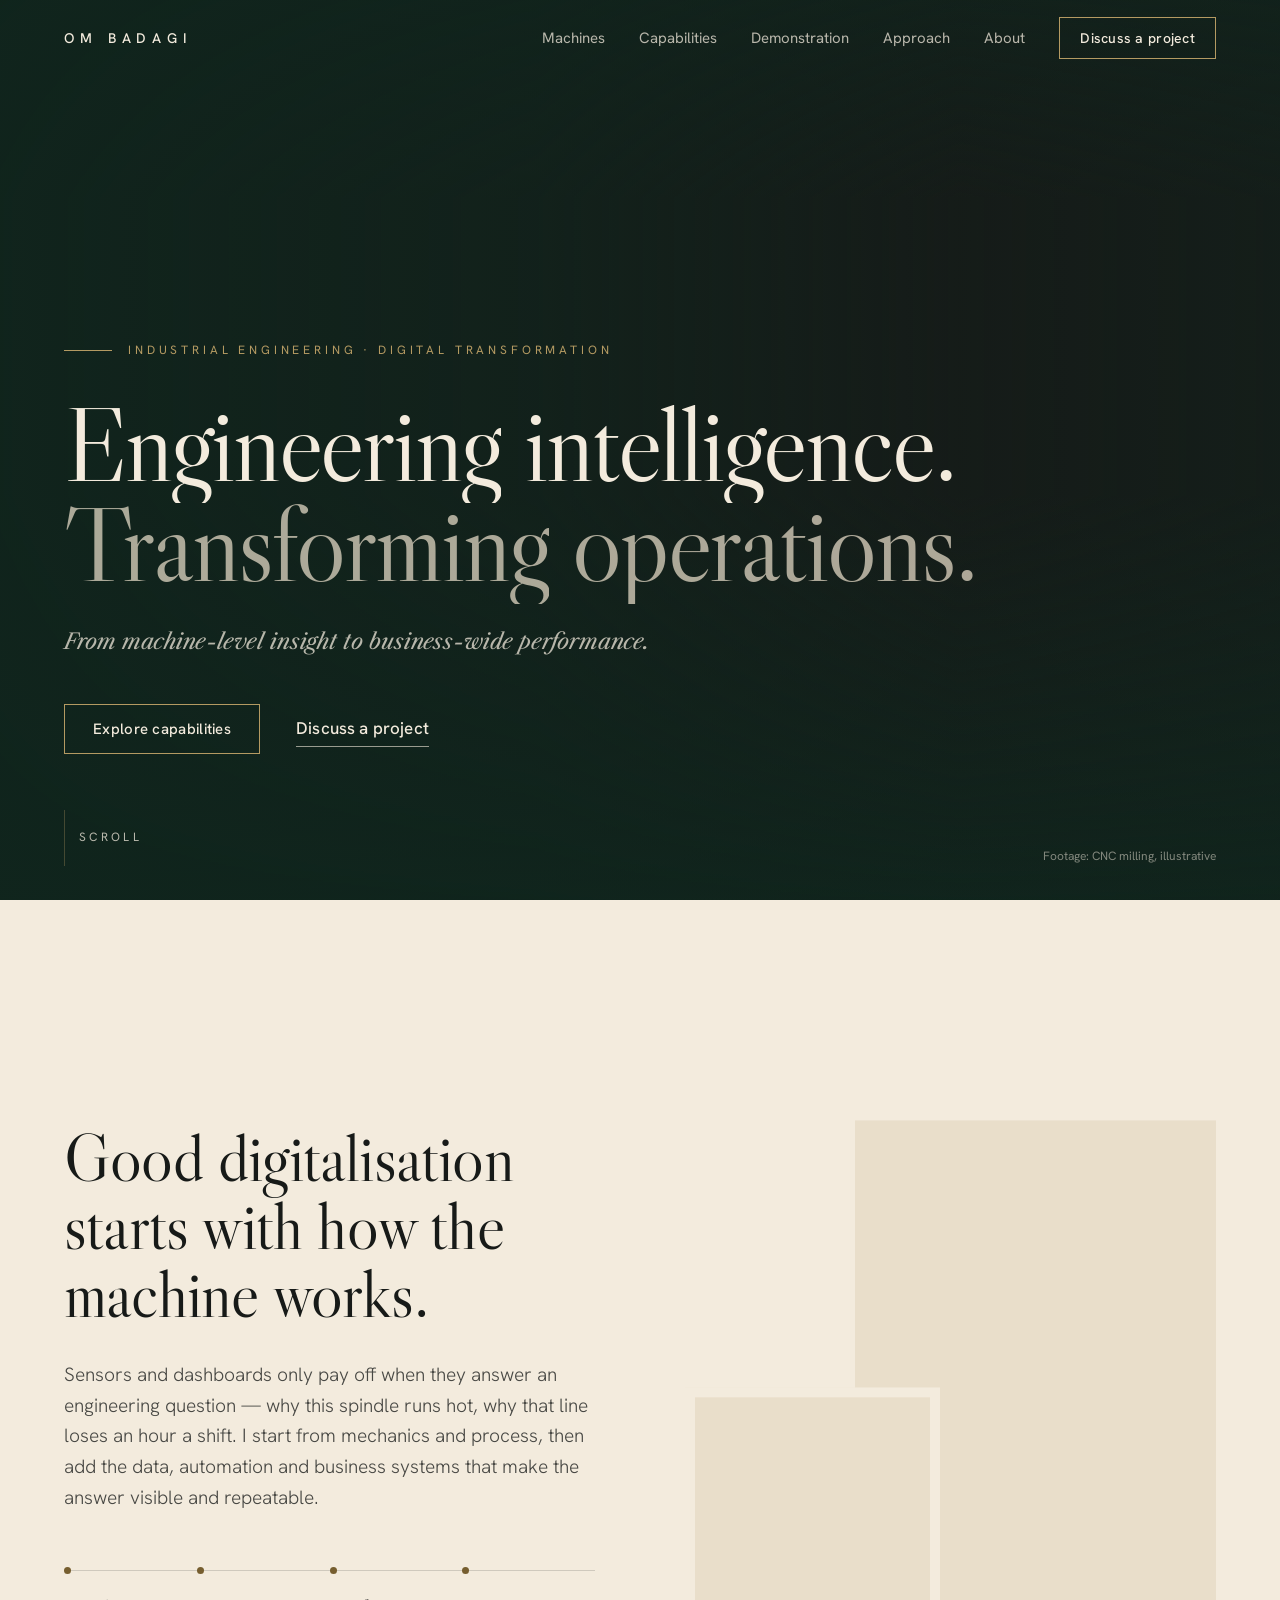
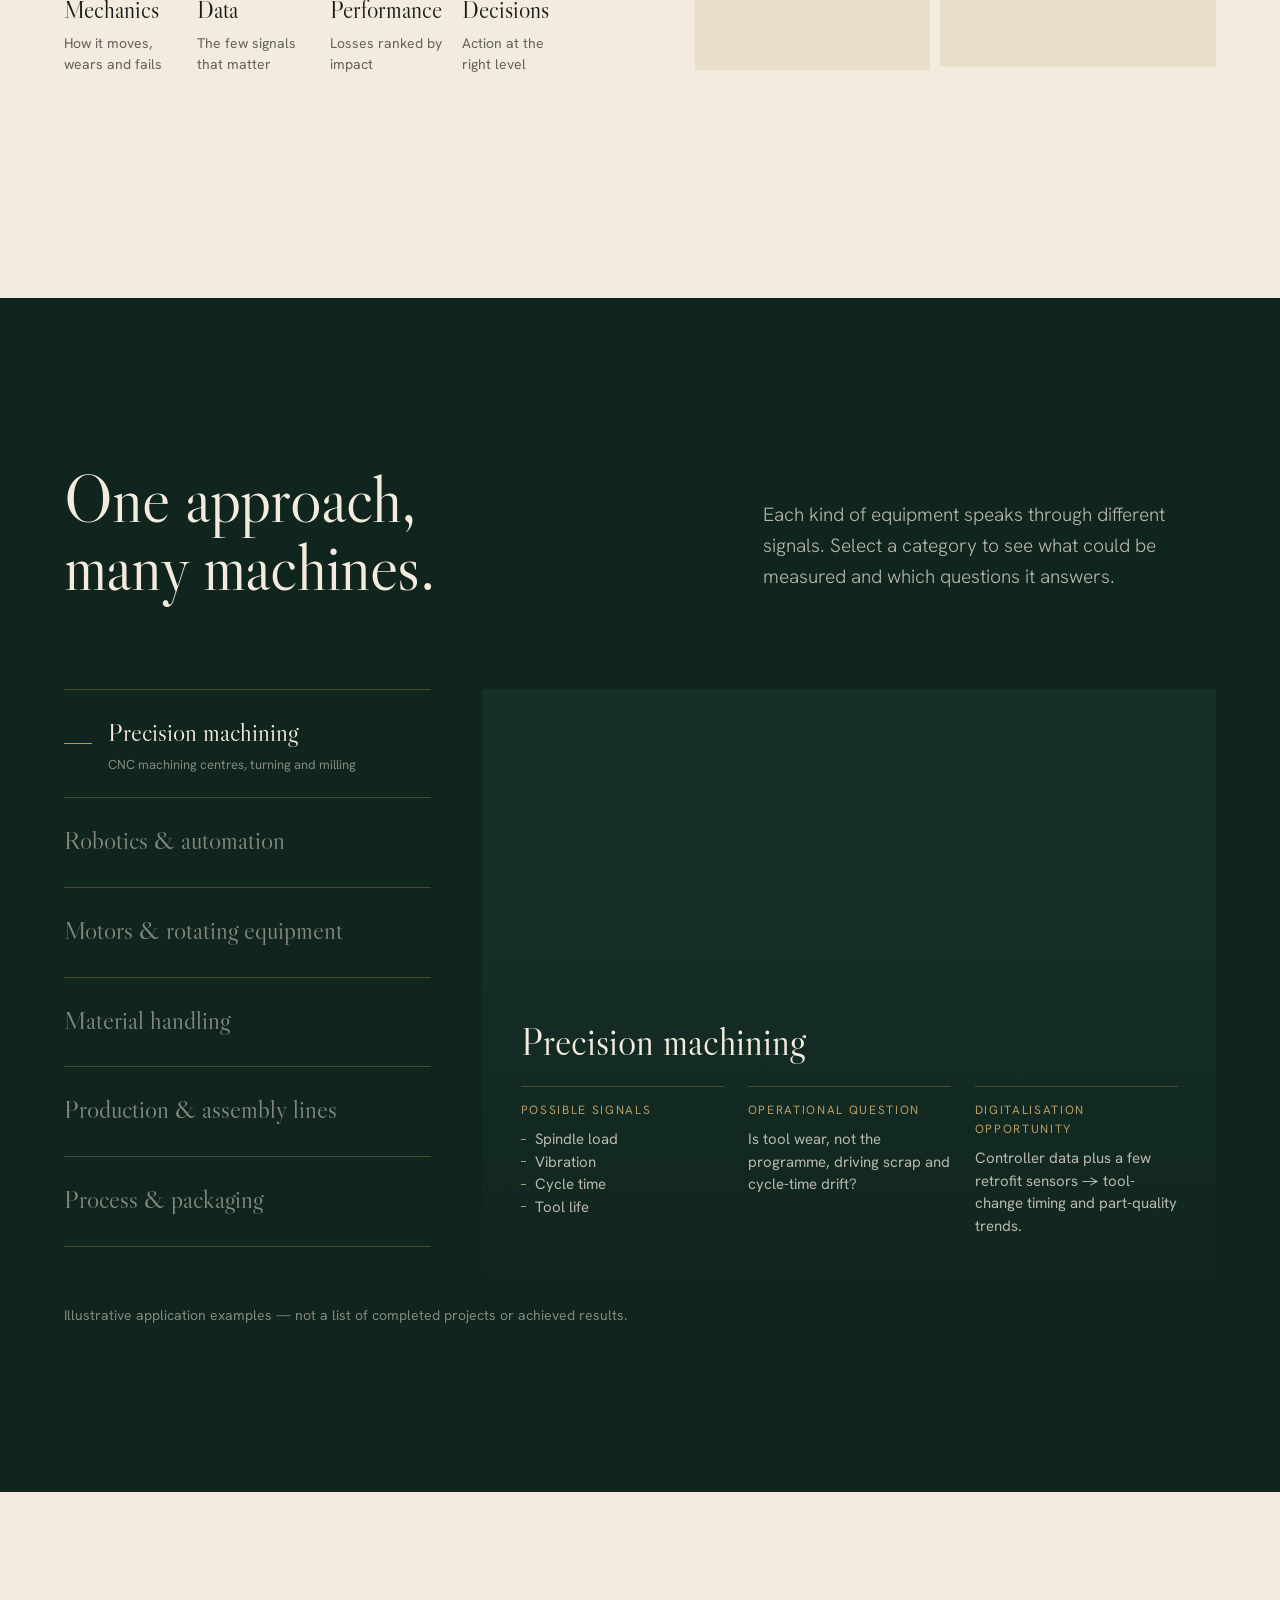
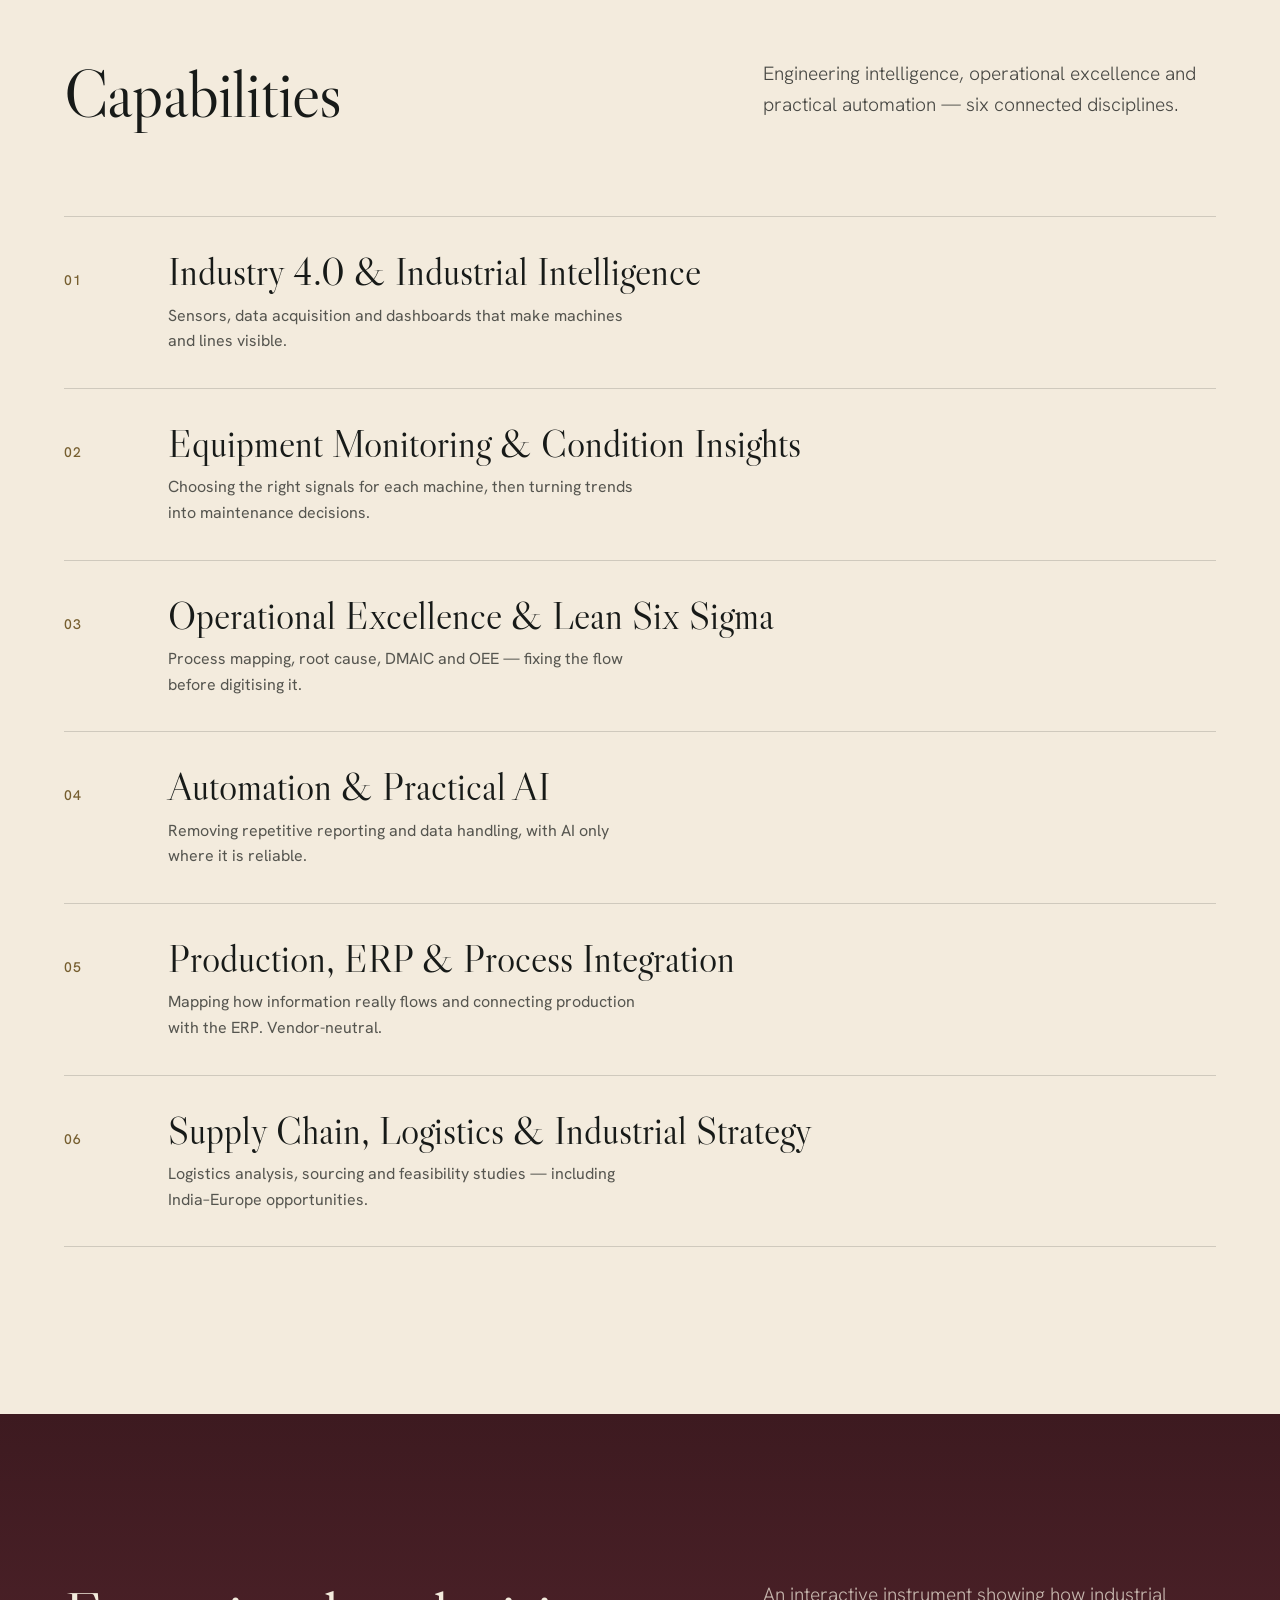
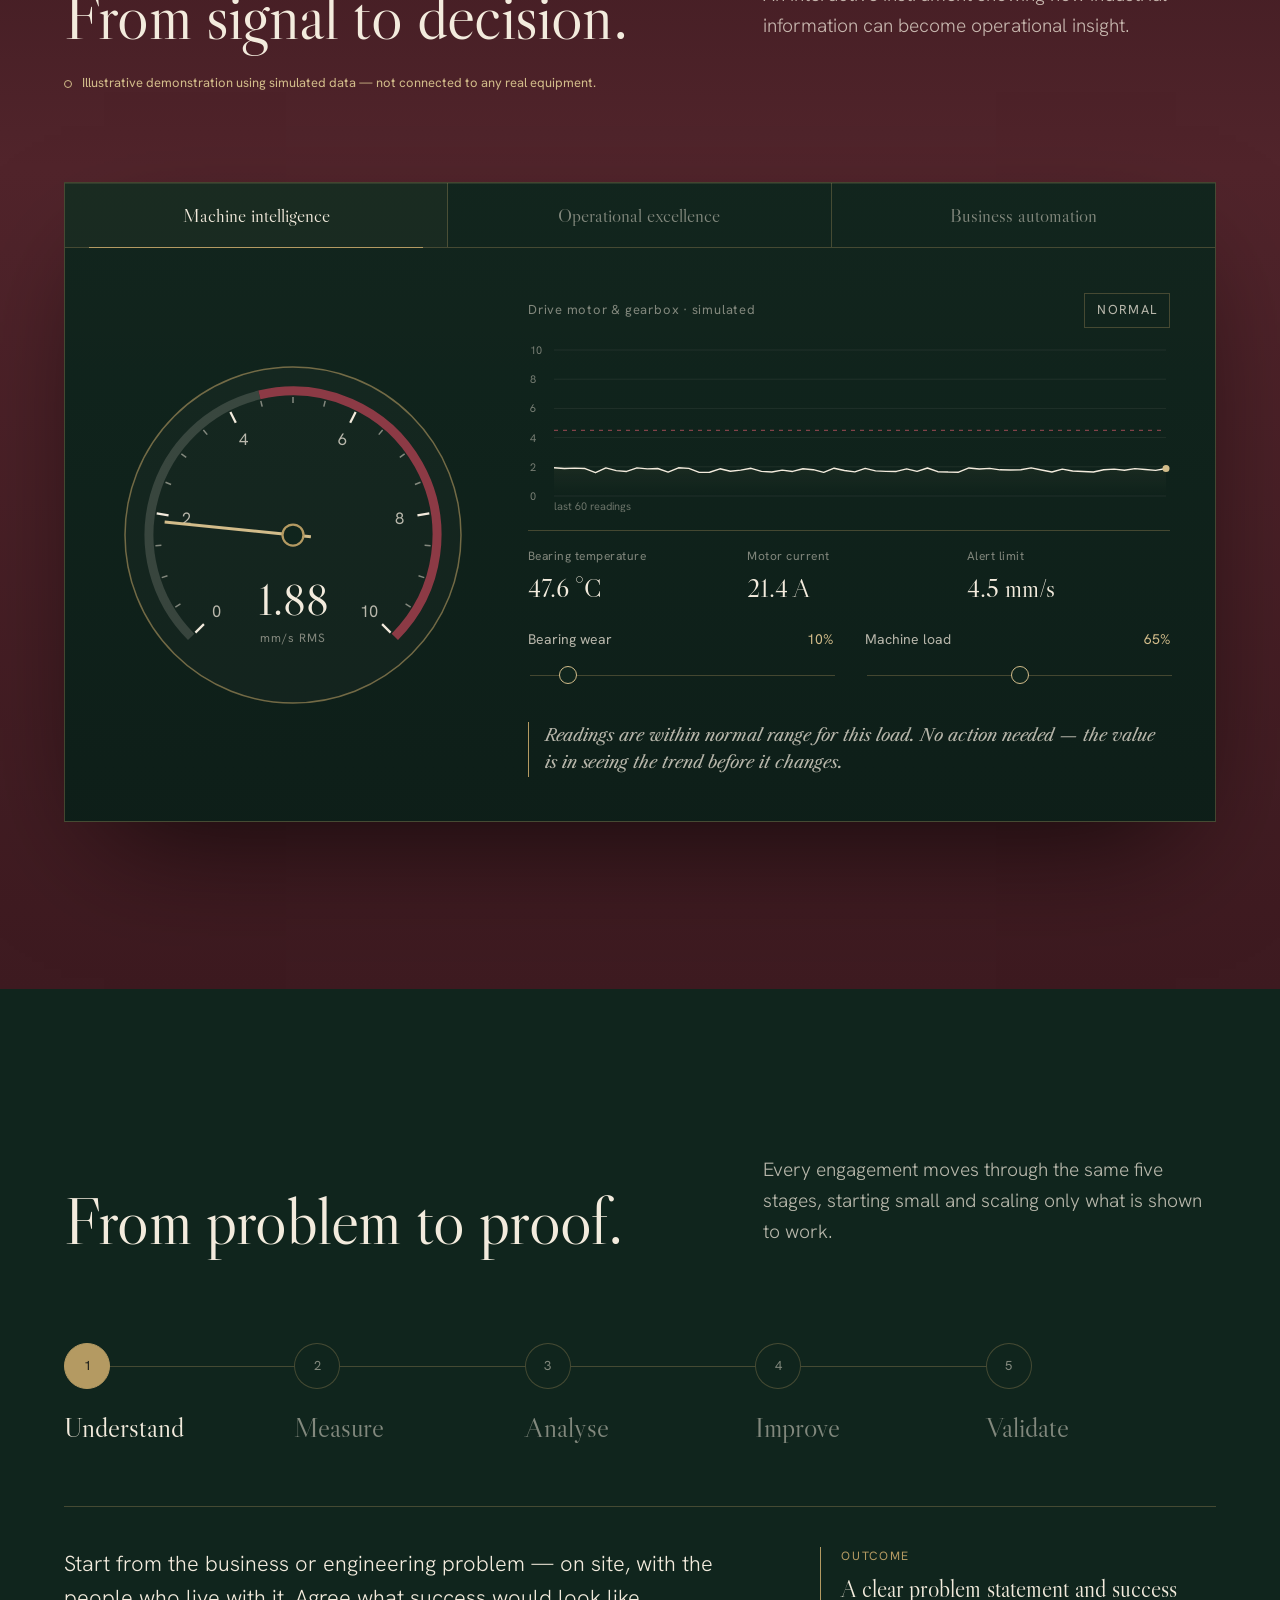
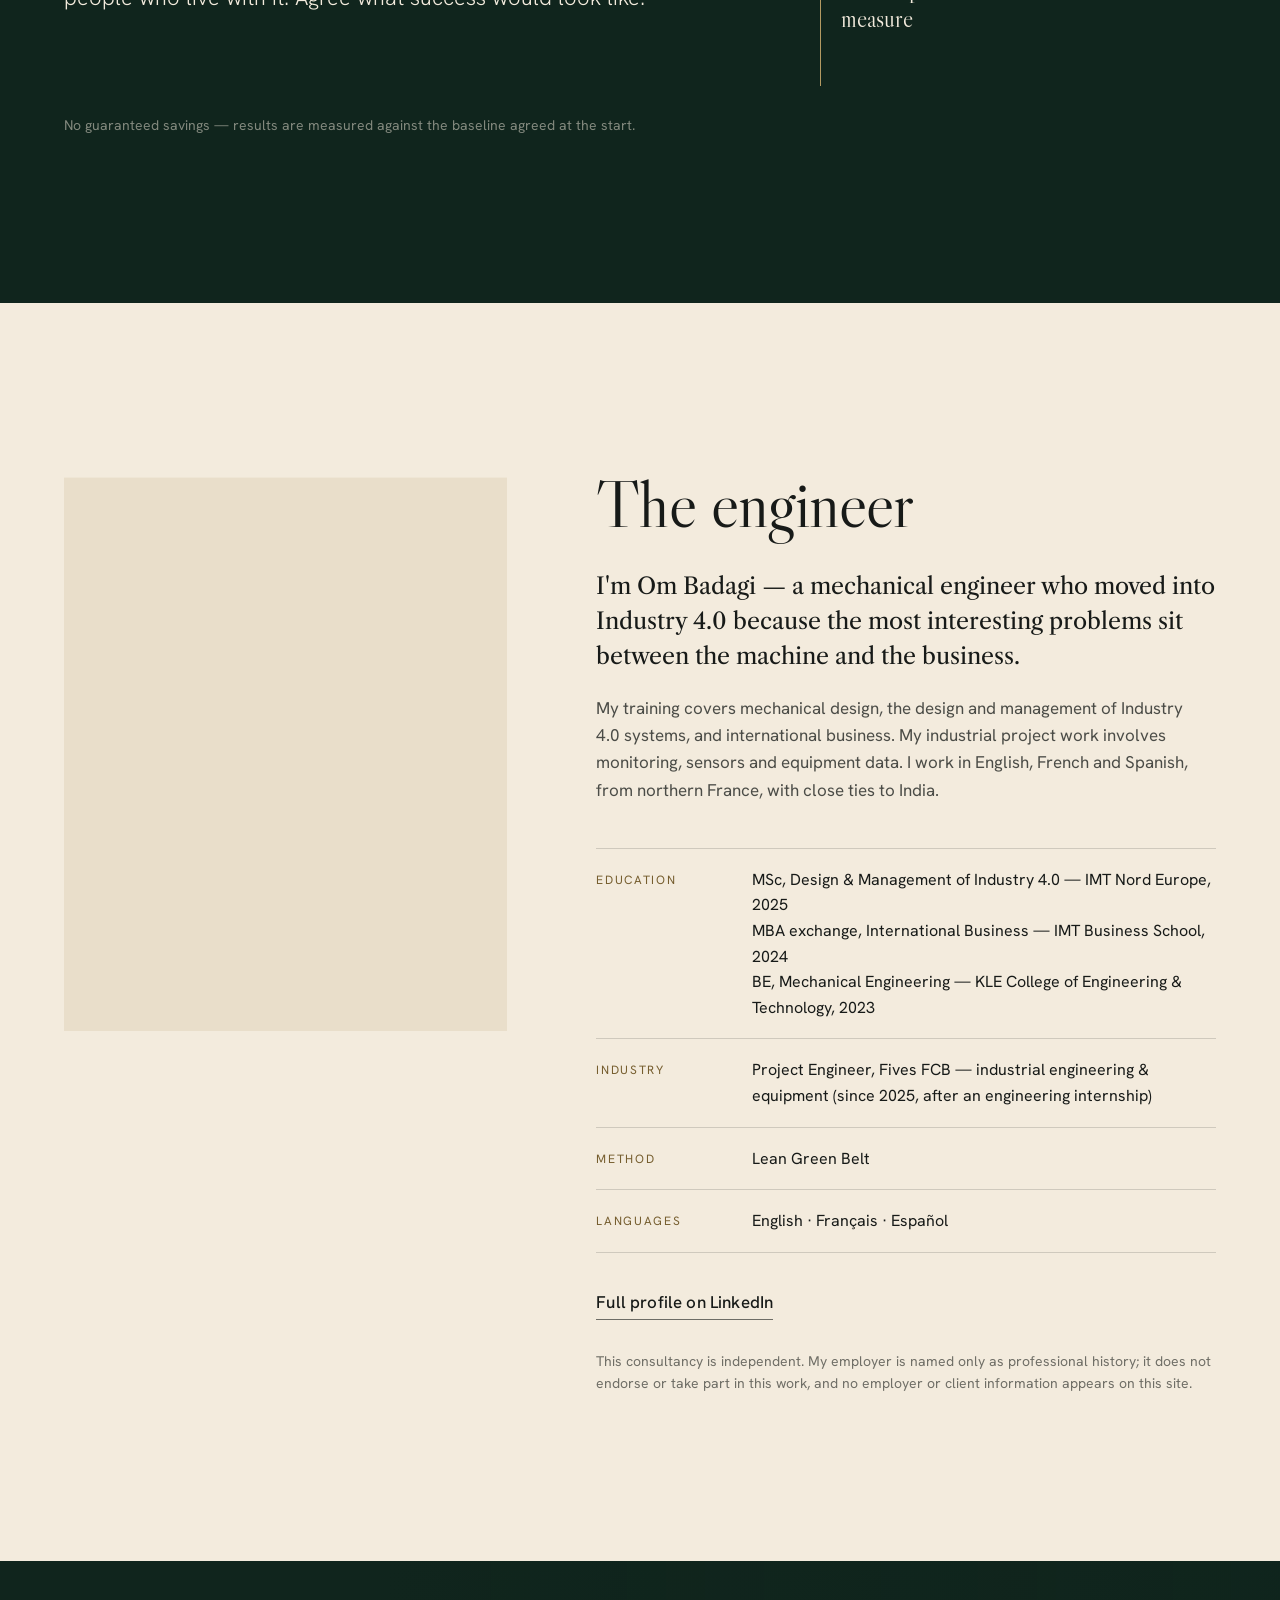
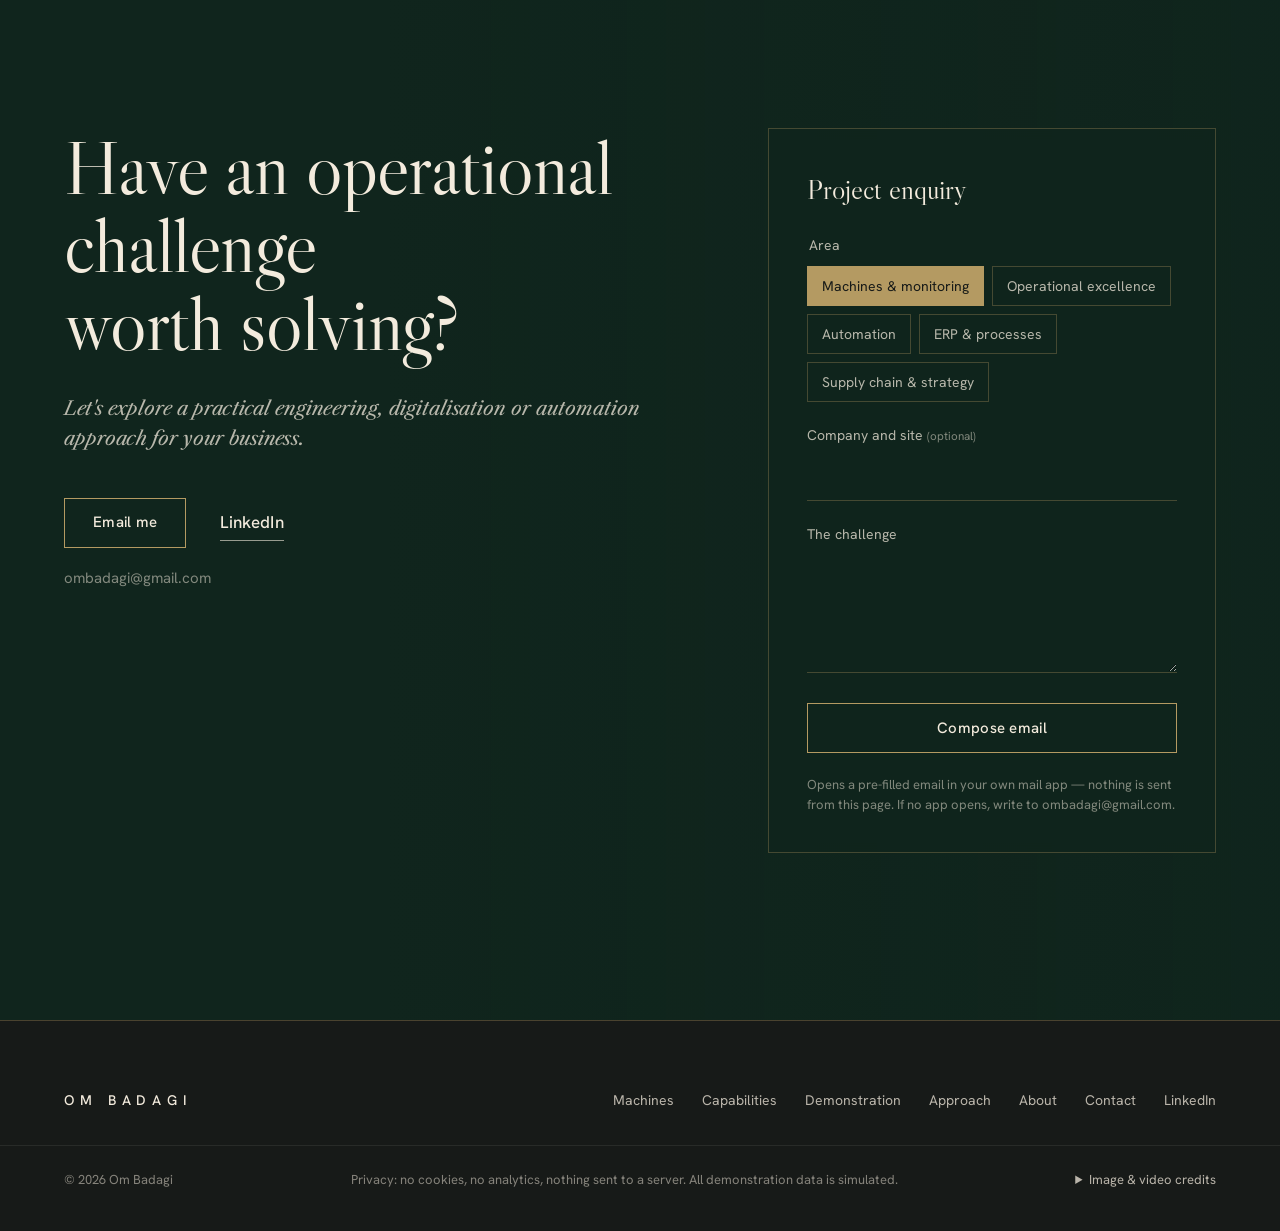
==== commit 5baea2e8: "v4: cinematic heritage redesign — CNC hero video, machine gallery, capability image reveal, interact" ====
--- a/index.html
+++ b/index.html
@@ -3,30 +3,35 @@
 <head>
   <meta charset="UTF-8">
   <meta name="viewport" content="width=device-width, initial-scale=1">
-  <title>Om Badagi — Engineering intelligence for industry & business</title>
-  <meta name="description" content="Om Badagi, mechanical engineer specialised in Industry 4.0. Independent consulting for manufacturers and SMEs in France, Europe and India: machine monitoring, Lean Six Sigma, production, business automation, ERP processes and supply chain.">
+  <title>Om Badagi — Engineering intelligence for industry</title>
+  <meta name="description" content="Om Badagi is a mechanical engineer specialised in Industry 4.0. Independent engineering and digitalisation consulting for manufacturers: machine monitoring, Lean Six Sigma, automation, ERP processes and supply chain — in France, Europe and India.">
   <meta name="author" content="Om Badagi">
-  <meta name="theme-color" content="#0b0c0d">
-  <meta name="color-scheme" content="dark">
+  <meta name="theme-color" content="#10251D">
+  <meta name="color-scheme" content="dark light">
   <link rel="canonical" href="https://ombadagi.com/">
 
   <meta property="og:type" content="website">
   <meta property="og:site_name" content="Om Badagi">
   <meta property="og:title" content="Om Badagi — Engineering intelligence. Transforming operations.">
-  <meta property="og:description" content="Industry 4.0 · Operational excellence · Business automation — for machines, production lines and the business systems around them.">
+  <meta property="og:description" content="From machine-level insight to business-wide performance. Industry 4.0, operational excellence and automation for manufacturers.">
   <meta property="og:url" content="https://ombadagi.com/">
-  <meta property="og:image" content="https://ombadagi.com/assets/og-image.png">
+  <meta property="og:image" content="https://images.unsplash.com/photo-1713371398485-7bde1bde9def?auto=format&fit=crop&q=75&w=1200&h=630">
   <meta property="og:image:width" content="1200">
   <meta property="og:image:height" content="630">
+  <meta property="og:image:alt" content="CNC milling spindle cutting metal">
   <meta name="twitter:card" content="summary_large_image">
   <meta name="twitter:title" content="Om Badagi — Engineering intelligence. Transforming operations.">
-  <meta name="twitter:description" content="Industry 4.0 · Operational excellence · Business automation.">
-  <meta name="twitter:image" content="https://ombadagi.com/assets/og-image.png">
+  <meta name="twitter:description" content="From machine-level insight to business-wide performance.">
+  <meta name="twitter:image" content="https://images.unsplash.com/photo-1713371398485-7bde1bde9def?auto=format&fit=crop&q=75&w=1200&h=630">
 
   <link rel="icon" href="assets/favicon.svg" type="image/svg+xml">
   <link rel="preconnect" href="https://fonts.googleapis.com">
   <link rel="preconnect" href="https://fonts.gstatic.com" crossorigin>
-  <link href="https://fonts.googleapis.com/css2?family=IBM+Plex+Mono:wght@400;500&family=IBM+Plex+Sans:wght@300;400;500;600&display=swap" rel="stylesheet">
+  <link rel="preconnect" href="https://images.unsplash.com">
+  <link rel="preconnect" href="https://images.pexels.com">
+  <link rel="preload" as="image" href="https://images.pexels.com/videos/9033891/cnc-engineering-machining-manufacturing-9033891.jpeg?auto=compress&cs=tinysrgb&w=1600" media="(min-width: 700px)">
+  <link rel="preload" as="image" href="https://images.pexels.com/videos/9033891/cnc-engineering-machining-manufacturing-9033891.jpeg?auto=compress&cs=tinysrgb&w=900" media="(max-width: 699px)">
+  <link href="https://fonts.googleapis.com/css2?family=Hanken+Grotesk:wght@300;400;500;600&family=Libre+Caslon+Display&family=Libre+Caslon+Text:ital@0;1&display=swap" rel="stylesheet">
   <link rel="stylesheet" href="styles.css">
 
   <script type="application/ld+json">
@@ -35,9 +40,9 @@
     "@type": "Person",
     "name": "Om Badagi",
     "url": "https://ombadagi.com/",
-    "jobTitle": "Industry 4.0 & operations consultant",
+    "jobTitle": "Engineering & Industry 4.0 consultant",
     "alumniOf": [{"@type": "CollegeOrUniversity", "name": "IMT Nord Europe"}],
-    "knowsAbout": ["Industry 4.0", "Industrial IoT", "Machine monitoring", "Lean Six Sigma", "Production management", "Business automation", "ERP process analysis", "Supply chain"],
+    "knowsAbout": ["Industry 4.0", "Industrial IoT", "Condition monitoring", "Lean Six Sigma", "Business automation", "ERP process analysis", "Supply chain"],
     "sameAs": ["https://www.linkedin.com/in/om-badagi"]
   }
   </script>
@@ -45,265 +50,318 @@
 <body>
   <a class="skip" href="#main">Skip to content</a>
 
-  <header class="hdr" id="top">
-    <div class="wrap hdr-in">
-      <a href="#top" class="brand" aria-label="Om Badagi, back to top">
-        <svg class="brand-mark" viewBox="0 0 32 32" aria-hidden="true"><circle cx="16" cy="16" r="11" fill="none" stroke="currentColor" stroke-width="1.5"/><circle cx="16" cy="16" r="4" fill="currentColor"/><path d="M16 1v6M16 25v6M1 16h6M25 16h6" stroke="currentColor" stroke-width="1.5"/></svg>
-        <span>Om Badagi</span>
-      </a>
-      <button class="menu-btn" type="button" aria-expanded="false" aria-controls="nav" aria-label="Open menu"><span></span><span></span></button>
-      <nav id="nav" class="nav" aria-label="Main">
+  <header class="nav" id="top">
+    <div class="nav-in">
+      <a href="#top" class="wordmark" aria-label="Om Badagi — back to top">Om Badagi</a>
+      <button class="menu-btn" type="button" aria-expanded="false" aria-controls="menu"><span class="menu-lbl">Menu</span><span class="menu-bars" aria-hidden="true"><i></i><i></i></span></button>
+      <nav class="menu" id="menu" aria-label="Main">
+        <a href="#machines">Machines</a>
         <a href="#capabilities">Capabilities</a>
-        <a href="#machines">Machines</a>
-        <a href="#automation">Automation</a>
-        <a href="#lean">Lean Six Sigma</a>
-        <a href="#profile">Profile</a>
-        <a href="#contact" class="btn btn-solid btn-s">Discuss a project</a>
+        <a href="#instrument">Demonstration</a>
+        <a href="#approach">Approach</a>
+        <a href="#about">About</a>
+        <a href="#contact" class="btn btn-brass" data-magnetic>Discuss a project</a>
       </nav>
     </div>
   </header>
 
   <main id="main">
 
-    <!-- 01 HERO -->
+    <!-- 01 · OPENING -->
     <section class="hero" aria-labelledby="hero-h">
-      <div class="hero-grid" aria-hidden="true"></div>
-      <div class="wrap hero-in">
-        <div class="hero-copy">
-          <p class="tag mono"><span class="dot live"></span>Industry 4.0 · Operational excellence · Business automation</p>
-          <h1 id="hero-h"><span class="h-name">Om Badagi</span>Engineering intelligence.<br><em>Transforming operations.</em></h1>
-          <p class="lede">From machines on the shop floor to the business systems that run the company — I help you see what is happening, fix what slows you down, and automate what should not be manual.</p>
-          <div class="cta-row">
-            <a href="#contact" class="btn btn-solid">Discuss a project</a>
-            <a href="#capabilities" class="btn btn-line">Explore capabilities</a>
-          </div>
-        </div>
-
-        <figure class="eco" id="eco" aria-label="Interactive illustration: a connected factory where machines send data to production, maintenance, inventory, ERP and dashboard systems.">
-          <ul class="eco-sys mono" id="eco-sys" aria-hidden="true"></ul>
-          <canvas id="eco-canvas" aria-hidden="true"></canvas>
-          <div class="eco-hot" id="eco-hot" role="group" aria-label="Machines in the illustration"></div>
-          <div class="eco-card" id="eco-card" aria-live="polite"></div>
-          <figcaption class="fig-cap mono"><span>FIG. 01 — Connected operations, illustrative</span><span class="sim">Tap a machine</span></figcaption>
-        </figure>
-      </div>
-      <ul class="hero-strip wrap mono" aria-label="Focus areas">
-        <li><span>01</span>Machines &amp; Industry 4.0</li>
-        <li><span>02</span>Lean Six Sigma</li>
-        <li><span>03</span>Production &amp; maintenance</li>
-        <li><span>04</span>Automation · ERP · supply chain</li>
-      </ul>
-    </section>
-
-    <!-- 02 CAPABILITIES -->
-    <section class="sec" id="capabilities" aria-labelledby="cap-h">
+      <div class="hero-media" data-hero-media aria-hidden="true">
+        <img class="hero-poster" alt="" fetchpriority="high"
+             src="https://images.pexels.com/videos/9033891/cnc-engineering-machining-manufacturing-9033891.jpeg?auto=compress&cs=tinysrgb&w=1600"
+             srcset="https://images.pexels.com/videos/9033891/cnc-engineering-machining-manufacturing-9033891.jpeg?auto=compress&cs=tinysrgb&w=900 900w, https://images.pexels.com/videos/9033891/cnc-engineering-machining-manufacturing-9033891.jpeg?auto=compress&cs=tinysrgb&w=1600 1600w"
+             sizes="100vw">
+        <video class="hero-video" muted loop playsinline preload="none" disablepictureinpicture></video>
+      </div>
+      <div class="hero-shade" aria-hidden="true"></div>
+
+      <div class="hero-in">
+        <p class="hero-label" data-intro>Industrial engineering · Digital transformation</p>
+        <h1 id="hero-h" class="hero-h" data-split>Engineering intelligence. Transforming operations.</h1>
+        <p class="hero-sub" data-intro>From machine-level insight to business-wide performance.</p>
+        <div class="hero-cta" data-intro>
+          <a href="#capabilities" class="btn btn-brass" data-magnetic>Explore capabilities</a>
+          <a href="#contact" class="link-line">Discuss a project</a>
+        </div>
+      </div>
+
+      <div class="hero-foot" data-intro>
+        <a href="#philosophy" class="scroll-cue"><span class="scroll-line" aria-hidden="true"></span>Scroll</a>
+        <p class="hero-credit">Footage: CNC milling, illustrative</p>
+      </div>
+    </section>
+
+    <!-- 02 · PHILOSOPHY -->
+    <section class="philosophy ivory" id="philosophy" aria-labelledby="ph-h">
+      <div class="wrap ph-grid">
+        <div class="ph-text">
+          <h2 id="ph-h" class="display">Good digitalisation starts with how the machine works.</h2>
+          <p class="lead">Sensors and dashboards only pay off when they answer an engineering question — why this spindle runs hot, why that line loses an hour a shift. I start from mechanics and process, then add the data, automation and business systems that make the answer visible and repeatable.</p>
+          <ol class="chain" aria-label="From mechanics to decisions">
+            <li><span>Mechanics</span>How it moves, wears and fails</li>
+            <li><span>Data</span>The few signals that matter</li>
+            <li><span>Performance</span>Losses ranked by impact</li>
+            <li><span>Decisions</span>Action at the right level</li>
+          </ol>
+        </div>
+        <div class="ph-media">
+          <figure class="ph-img ph-img-a curtain" data-parallax="-0.06">
+            <img loading="lazy" decoding="async" alt="Drill bit cutting metal and throwing sparks" src="https://images.unsplash.com/photo-1585201731775-0597e1be4bfb?auto=format&amp;fit=crop&amp;q=72&amp;w=900&amp;h=1200" srcset="https://images.unsplash.com/photo-1585201731775-0597e1be4bfb?auto=format&amp;fit=crop&amp;q=72&amp;w=450&amp;h=600 450w, https://images.unsplash.com/photo-1585201731775-0597e1be4bfb?auto=format&amp;fit=crop&amp;q=72&amp;w=900&amp;h=1200 900w" width="900" height="1200">
+          </figure>
+          <figure class="ph-img ph-img-b curtain" data-parallax="0.08">
+            <img loading="lazy" decoding="async" alt="Close-up of a lathe chuck and cutting tool" src="https://images.unsplash.com/photo-1666618090858-fbcee636bd3e?auto=format&amp;fit=crop&amp;q=72&amp;w=800&amp;h=600" srcset="https://images.unsplash.com/photo-1666618090858-fbcee636bd3e?auto=format&amp;fit=crop&amp;q=72&amp;w=400&amp;h=300 400w, https://images.unsplash.com/photo-1666618090858-fbcee636bd3e?auto=format&amp;fit=crop&amp;q=72&amp;w=800&amp;h=600 800w" width="800" height="600">
+          </figure>
+        </div>
+      </div>
+    </section>
+
+    <!-- 03 · MACHINES -->
+    <section class="machines forest" id="machines" aria-labelledby="mc-h">
       <div class="wrap">
         <div class="sec-head">
-          <p class="idx mono">02 / Capabilities</p>
-          <h2 id="cap-h">Engineering intelligence<br><span class="dim">+ operational excellence + business automation.</span></h2>
-          <p class="hint mono">Choose a pathway.</p>
-        </div>
-        <div class="caps">
-          <div class="caps-list" role="tablist" aria-label="Capability pathways" aria-orientation="vertical"></div>
-          <div class="caps-detail" role="tabpanel" id="cap-panel" tabindex="0"></div>
-        </div>
-      </div>
-    </section>
-
-    <!-- 03 MACHINES -->
-    <section class="sec sec-alt" id="machines" aria-labelledby="mac-h">
+          <h2 id="mc-h" class="display">One approach, many machines.</h2>
+          <p class="lead">Each kind of equipment speaks through different signals. Select a category to see what could be measured and which questions it answers.</p>
+        </div>
+        <div class="gallery">
+          <div class="g-list" role="tablist" aria-label="Machine categories" id="g-list"></div>
+          <div class="g-stage" id="g-stage" data-cursor="Explore">
+            <div class="g-frames" id="g-frames" aria-hidden="true"></div>
+            <div class="g-panel" id="g-panel" role="tabpanel" aria-live="polite"></div>
+          </div>
+        </div>
+        <p class="note">Illustrative application examples — not a list of completed projects or achieved results.</p>
+      </div>
+    </section>
+
+    <!-- 04 · CAPABILITIES -->
+    <section class="caps ivory" id="capabilities" aria-labelledby="cp-h">
       <div class="wrap">
         <div class="sec-head">
-          <p class="idx mono">03 / Machine intelligence</p>
-          <h2 id="mac-h">Every machine speaks differently.<br><span class="dim">Monitoring starts with the right signals.</span></h2>
-          <p class="hint mono">Pick a machine, then simulate a problem. <strong>Illustrative — all data is simulated in your browser.</strong></p>
-        </div>
-
-        <div class="lab" id="lab-root">
-          <div class="lab-tabs" role="tablist" aria-label="Machine types" id="mtabs"></div>
-          <div class="lab-body" role="tabpanel" id="mpanel">
-            <div class="lab-bar mono">
-              <span><span class="dot live"></span><span id="m-title">—</span> · SIMULATION</span>
-              <span class="lab-clock" id="lab-clock">--:--</span>
-              <div class="lab-ctrl">
-                <button type="button" class="chip" id="fault-btn" aria-pressed="false">Simulate issue</button>
-                <button type="button" class="chip" id="pause-btn" aria-pressed="false">Pause</button>
-              </div>
-            </div>
-            <div class="lab-grid">
-              <div class="panel p-trend">
-                <div class="p-h mono"><span id="sig-name">Signal</span><span id="sig-now" class="num">—</span></div>
-                <canvas id="trend" role="img" aria-label="Simulated signal trend"></canvas>
-                <div class="p-f mono"><span class="lg"><i class="sw sw-a"></i>Signal</span><span class="lg"><i class="sw sw-w"></i><span id="lim-lbl">Alert limit</span></span></div>
-              </div>
-              <div class="panel p-side">
-                <div class="p-h mono"><span>Indicators</span></div>
-                <dl class="kpis" id="kpis"></dl>
-                <div class="p-h mono p-h2"><span>Signals &amp; source</span></div>
-                <ul class="sens mono" id="sens"></ul>
-              </div>
-              <div class="panel p-link">
-                <div class="p-h mono"><span>How it connects</span></div>
-                <p id="m-link"></p>
-              </div>
-              <div class="panel p-auto">
-                <div class="p-h mono"><span>Insight</span></div>
-                <ol class="trace mono" id="trace" aria-live="polite"></ol>
-              </div>
-            </div>
-          </div>
-        </div>
-      </div>
-    </section>
-
-    <!-- 04 AUTOMATION -->
-    <section class="sec" id="automation" aria-labelledby="au-h">
+          <h2 id="cp-h" class="display">Capabilities</h2>
+          <p class="lead">Engineering intelligence, operational excellence and practical automation — six connected disciplines.</p>
+        </div>
+        <ol class="cap-list" id="cap-list">
+          <li class="cap-item" data-img="1757981989497-fa816e1f1634">
+            <span class="n">01</span>
+            <h3>Industry 4.0 &amp; Industrial Intelligence</h3>
+            <p>Sensors, data acquisition and dashboards that make machines and lines visible.</p>
+            <figure class="cap-thumb"><img loading="lazy" decoding="async" alt="Industrial machinery with robotic arms" width="800" height="450"></figure>
+          </li>
+          <li class="cap-item" data-img="1666634157070-6fd830fb5672">
+            <span class="n">02</span>
+            <h3>Equipment Monitoring &amp; Condition Insights</h3>
+            <p>Choosing the right signals for each machine, then turning trends into maintenance decisions.</p>
+            <figure class="cap-thumb"><img loading="lazy" decoding="async" alt="Metal rod being turned on a lathe" width="800" height="450"></figure>
+          </li>
+          <li class="cap-item" data-img="1701328778019-e95dedbf5346">
+            <span class="n">03</span>
+            <h3>Operational Excellence &amp; Lean Six Sigma</h3>
+            <p>Process mapping, root cause, DMAIC and OEE — fixing the flow before digitising it.</p>
+            <figure class="cap-thumb"><img loading="lazy" decoding="async" alt="Factory floor with machines and boxes" width="800" height="450"></figure>
+          </li>
+          <li class="cap-item" data-img="1716191299980-a6e8827ba10b">
+            <span class="n">04</span>
+            <h3>Automation &amp; Practical AI</h3>
+            <p>Removing repetitive reporting and data handling, with AI only where it is reliable.</p>
+            <figure class="cap-thumb"><img loading="lazy" decoding="async" alt="Blue industrial robot arm handling a part" width="800" height="450"></figure>
+          </li>
+          <li class="cap-item" data-img="1781330173666-11f8818d6eb2">
+            <span class="n">05</span>
+            <h3>Production, ERP &amp; Process Integration</h3>
+            <p>Mapping how information really flows and connecting production with the ERP. Vendor-neutral.</p>
+            <figure class="cap-thumb"><img loading="lazy" decoding="async" alt="Row of industrial machinery in a modern plant" width="800" height="450"></figure>
+          </li>
+          <li class="cap-item" data-img="1684695747561-9372850cf165">
+            <span class="n">06</span>
+            <h3>Supply Chain, Logistics &amp; Industrial Strategy</h3>
+            <p>Logistics analysis, sourcing and feasibility studies — including India–Europe opportunities.</p>
+            <figure class="cap-thumb"><img loading="lazy" decoding="async" alt="Conveyor belt in a large warehouse" width="800" height="450"></figure>
+          </li>
+        </ol>
+      </div>
+      <div class="cap-float" id="cap-float" aria-hidden="true"><img alt=""></div>
+    </section>
+
+    <!-- 05 · DEMONSTRATION -->
+    <section class="instrument-sec burgundy" id="instrument" aria-labelledby="in-h">
       <div class="wrap">
         <div class="sec-head">
-          <p class="idx mono">04 / Operations ↔ business</p>
-          <h2 id="au-h">Data should travel.<br><span class="dim">People shouldn't have to carry it.</span></h2>
-          <p class="hint mono">Run a workflow. Illustrative — not connected to any real ERP or customer data.</p>
-        </div>
-        <div class="flowx">
-          <div class="scen" role="tablist" aria-label="Example workflows" id="scen"></div>
-          <div class="flowx-main">
-            <svg class="graph" id="graph" viewBox="0 0 840 420" aria-hidden="true"></svg>
-            <ol class="scen-steps" id="scen-steps" role="tabpanel" aria-live="polite"></ol>
-          </div>
-        </div>
-      </div>
-    </section>
-
-    <!-- 05 LEAN SIX SIGMA -->
-    <section class="sec sec-alt" id="lean" aria-labelledby="ln-h">
+          <h2 id="in-h" class="display">From signal to decision.</h2>
+          <p class="lead">An interactive instrument showing how industrial information can become operational insight.</p>
+          <p class="sim-tag">Illustrative demonstration using simulated data — not connected to any real equipment.</p>
+        </div>
+
+        <div class="instrument" id="inst">
+          <div class="inst-tabs" role="tablist" aria-label="Demonstration modes">
+            <button role="tab" id="t-mi" aria-controls="p-mi" aria-selected="true">Machine intelligence</button>
+            <button role="tab" id="t-oe" aria-controls="p-oe" aria-selected="false" tabindex="-1">Operational excellence</button>
+            <button role="tab" id="t-ba" aria-controls="p-ba" aria-selected="false" tabindex="-1">Business automation</button>
+          </div>
+
+          <!-- Machine intelligence -->
+          <div class="inst-panel" role="tabpanel" id="p-mi" aria-labelledby="t-mi">
+            <div class="mi-grid">
+              <div class="dial-wrap">
+                <svg class="dial" viewBox="0 0 240 240" id="dial" role="img" aria-labelledby="dial-t">
+                  <title id="dial-t">Simulated vibration gauge</title>
+                </svg>
+                <div class="dial-read"><span class="num" id="mi-vib">—</span><small>mm/s RMS</small></div>
+              </div>
+              <div class="mi-main">
+                <div class="mi-head">
+                  <p class="mi-asset">Drive motor &amp; gearbox · simulated</p>
+                  <p class="state" id="mi-state">Normal</p>
+                </div>
+                <canvas id="mi-trend" class="trend" role="img" aria-label="Simulated vibration trend over the last 60 readings"></canvas>
+                <dl class="readouts">
+                  <div><dt>Bearing temperature</dt><dd><span class="num" id="mi-temp">—</span> °C</dd></div>
+                  <div><dt>Motor current</dt><dd><span class="num" id="mi-cur">—</span> A</dd></div>
+                  <div><dt>Alert limit</dt><dd><span class="num">4.5</span> mm/s</dd></div>
+                </dl>
+                <div class="controls">
+                  <label class="slider"><span>Bearing wear <output id="o-wear">10%</output></span><input type="range" id="in-wear" min="0" max="100" value="10"></label>
+                  <label class="slider"><span>Machine load <output id="o-load">65%</output></span><input type="range" id="in-load" min="30" max="100" value="65"></label>
+                </div>
+                <p class="insight" id="mi-insight" aria-live="polite"></p>
+              </div>
+            </div>
+          </div>
+
+          <!-- Operational excellence -->
+          <div class="inst-panel" role="tabpanel" id="p-oe" aria-labelledby="t-oe" hidden>
+            <div class="oe-grid">
+              <div class="subdials" id="subdials"></div>
+              <div class="oe-main">
+                <p class="mi-asset">Assembly line · 8-hour shift · simulated</p>
+                <div class="timeline" id="timeline" role="img" aria-label="Shift timeline of running time and stops"></div>
+                <div class="tl-axis"><span>06:00</span><span>08:00</span><span>10:00</span><span>12:00</span><span>14:00</span></div>
+                <ul class="legend"><li><i class="k-run"></i>Running</li><li><i class="k-chg"></i>Changeover</li><li><i class="k-stop"></i>Unplanned stop</li></ul>
+                <div class="btn-row">
+                  <button type="button" class="btn btn-ghost" data-oe="chg">Add 20-min changeover</button>
+                  <button type="button" class="btn btn-ghost" data-oe="stop">Add unplanned stop</button>
+                  <button type="button" class="btn btn-ghost" data-oe="smed">Apply quick changeover</button>
+                  <button type="button" class="link-line small" data-oe="reset">Reset shift</button>
+                </div>
+                <p class="insight" id="oe-insight" aria-live="polite"></p>
+              </div>
+            </div>
+          </div>
+
+          <!-- Business automation -->
+          <div class="inst-panel" role="tabpanel" id="p-ba" aria-labelledby="t-ba" hidden>
+            <div class="ba-top">
+              <p class="mi-asset">Machine alarm → maintenance log → management report · simulated</p>
+              <div class="seg" role="radiogroup" aria-label="Process version">
+                <label><input type="radio" name="ba-mode" value="manual" checked><span>Manual today</span></label>
+                <label><input type="radio" name="ba-mode" value="auto"><span>Automated</span></label>
+              </div>
+            </div>
+            <ol class="flow" id="flow"></ol>
+            <div class="ba-foot">
+              <button type="button" class="btn btn-brass" id="ba-run">Run the workflow</button>
+              <p class="ba-total">Elapsed <span class="num" id="ba-time">0 min</span></p>
+            </div>
+            <p class="insight" id="ba-insight" aria-live="polite"></p>
+          </div>
+        </div>
+      </div>
+    </section>
+
+    <!-- 06 · APPROACH -->
+    <section class="approach forest" id="approach" aria-labelledby="ap-h">
       <div class="wrap">
         <div class="sec-head">
-          <p class="idx mono">05 / Lean Six Sigma</p>
-          <h2 id="ln-h">Structured improvement,<br><span class="dim">powered by real data.</span></h2>
-          <p class="hint mono">Follow one illustrative problem through DMAIC — watch the process data change.</p>
-        </div>
-        <div class="dmaic">
-          <div class="dm-tabs" role="tablist" aria-label="DMAIC phases" id="dm-tabs"></div>
-          <div class="dm-main">
-            <div class="dm-chart">
-              <div class="p-h mono"><span>Cycle time · packaging line · illustrative</span><span id="dm-stat" class="num"></span></div>
-              <canvas id="spc" role="img" aria-label="Illustrative control chart that changes with each DMAIC phase"></canvas>
-              <div class="p-f mono" id="dm-legend"></div>
-            </div>
-            <div class="dm-panel" id="dm-panel" role="tabpanel" aria-live="polite"></div>
-          </div>
-          <ul class="concerns mono" aria-label="What it targets">
-            <li>Waste</li><li>Bottlenecks</li><li>Downtime</li><li>Quality</li><li>Throughput</li><li>Consistency</li>
-          </ul>
-        </div>
-      </div>
-    </section>
-
-    <!-- 06 PROFILE -->
-    <section class="sec" id="profile" aria-labelledby="p-h">
-      <div class="wrap prof">
-        <div class="prof-l">
-          <p class="idx mono">06 / Profile</p>
-          <h2 id="p-h">Mechanical engineer.<br><span class="dim">Industry 4.0 by training and by trade.</span></h2>
-          <p class="body">I started with machines — design, mechanics, how things wear and fail. My master's and industrial work moved me into the layer above: sensors, data, monitoring, and the processes and business systems that depend on them.</p>
-          <p class="body">English · Français · Español. Roots in India, based in northern France.</p>
-          <a class="link-arrow mono" href="https://www.linkedin.com/in/om-badagi" target="_blank" rel="noopener noreferrer">Full profile on LinkedIn ↗</a>
-        </div>
-        <ol class="tl">
-          <li><span class="tl-t mono">Nov 2025 — now</span><div><h3>Project Engineer, Fives FCB</h3><p>Industrial engineering &amp; equipment · Villeneuve-d'Ascq. Industrial monitoring, sensors and equipment data.</p></div></li>
-          <li><span class="tl-t mono">Feb — Aug 2025</span><div><h3>Engineering intern, Fives FCB</h3><p>Industrial digitalisation and monitoring.</p></div></li>
-          <li><span class="tl-t mono">2025</span><div><h3>MSc, Design &amp; Management of Industry 4.0</h3><p>IMT Nord Europe, France</p></div></li>
-          <li><span class="tl-t mono">2024</span><div><h3>MBA exchange, International Business</h3><p>IMT Business School, Paris</p></div></li>
-          <li><span class="tl-t mono">2023</span><div><h3>BE, Mechanical Engineering</h3><p>KLE College of Engineering &amp; Technology, India</p></div></li>
-          <li><span class="tl-t mono">Credential</span><div><h3>Lean Green Belt</h3><p>Process improvement methodology</p></div></li>
-        </ol>
-        <p class="note mono">Consulting is offered independently. Fives is named only as employment history; it does not endorse or take part in this activity, and no employer or client information is published here.</p>
-      </div>
-    </section>
-
-    <!-- 07 WHY -->
-    <section class="sec sec-light" id="why" aria-labelledby="w-h">
-      <div class="wrap">
-        <div class="sec-head">
-          <p class="idx mono">07 / Why work with me</p>
-          <h2 id="w-h">Most projects fail between disciplines.<br><span class="dim">I work across them.</span></h2>
-        </div>
-        <div class="stack">
-          <div class="stack-row"><span class="mono">L1</span><h3>Engineering</h3><p>I understand the machine before the dashboard.</p></div>
-          <div class="stack-row"><span class="mono">L2</span><h3>Industrial experience</h3><p>Shop-floor projects, not just theory.</p></div>
-          <div class="stack-row"><span class="mono">L3</span><h3>Lean Six Sigma</h3><p>Fix the process before digitising it.</p></div>
-          <div class="stack-row"><span class="mono">L4</span><h3>Data &amp; automation</h3><p>Connect, measure, remove manual work.</p></div>
-          <div class="stack-row"><span class="mono">L5</span><h3>Business</h3><p>Every change tied to cost, time or quality.</p></div>
-          <div class="stack-row"><span class="mono">L6</span><h3>Delivery</h3><p>Small pilots you can see working, then scale.</p></div>
-        </div>
-      </div>
-    </section>
-
-    <!-- 08 CONTACT -->
-    <section class="sec contact" id="contact" aria-labelledby="c-h">
-      <div class="wrap contact-in">
-        <div>
-          <p class="idx mono">08 / Contact</p>
-          <h2 id="c-h">Your next operational improvement starts with a conversation.</h2>
-          <p class="body">Machines, a production line, a reporting headache or an ERP process — tell me what's slowing you down. I reply personally.</p>
-          <div class="c-direct">
-            <a class="btn btn-solid" data-mailto href="#">Email me</a>
-            <a class="btn btn-line" href="https://www.linkedin.com/in/om-badagi" target="_blank" rel="noopener noreferrer">LinkedIn ↗</a>
-          </div>
-          <p class="mono small"><span data-email-text></span> · English · Français · Español</p>
+          <h2 id="ap-h" class="display">From problem to proof.</h2>
+          <p class="lead">Every engagement moves through the same five stages, starting small and scaling only what is shown to work.</p>
+        </div>
+        <div class="stepper">
+          <div class="rail" aria-hidden="true"><i id="rail-fill"></i></div>
+          <ol class="steps" role="tablist" aria-label="Engagement stages" id="steps"></ol>
+          <div class="step-panel" id="step-panel" role="tabpanel" aria-live="polite"></div>
+        </div>
+        <p class="note">No guaranteed savings — results are measured against the baseline agreed at the start.</p>
+      </div>
+    </section>
+
+    <!-- 07 · ABOUT -->
+    <section class="about ivory" id="about" aria-labelledby="ab-h">
+      <div class="wrap ab-grid">
+        <figure class="ab-img curtain" data-parallax="-0.05">
+          <img loading="lazy" decoding="async" alt="Metal being cut by machine, sparks in a dark workshop" src="https://images.unsplash.com/photo-1711418235334-8895331a6cf9?auto=format&amp;fit=crop&amp;q=72&amp;w=900&amp;h=1100" srcset="https://images.unsplash.com/photo-1711418235334-8895331a6cf9?auto=format&amp;fit=crop&amp;q=72&amp;w=450&amp;h=550 450w, https://images.unsplash.com/photo-1711418235334-8895331a6cf9?auto=format&amp;fit=crop&amp;q=72&amp;w=900&amp;h=1100 900w" width="900" height="1100">
+        </figure>
+        <div class="ab-text">
+          <h2 id="ab-h" class="display">The engineer</h2>
+          <p class="lead">I'm Om Badagi — a mechanical engineer who moved into Industry 4.0 because the most interesting problems sit between the machine and the business.</p>
+          <p>My training covers mechanical design, the design and management of Industry 4.0 systems, and international business. My industrial project work involves monitoring, sensors and equipment data. I work in English, French and Spanish, from northern France, with close ties to India.</p>
+          <dl class="facts">
+            <div><dt>Education</dt><dd>MSc, Design &amp; Management of Industry 4.0 — IMT Nord Europe, 2025<br>MBA exchange, International Business — IMT Business School, 2024<br>BE, Mechanical Engineering — KLE College of Engineering &amp; Technology, 2023</dd></div>
+            <div><dt>Industry</dt><dd>Project Engineer, Fives FCB — industrial engineering &amp; equipment (since 2025, after an engineering internship)</dd></div>
+            <div><dt>Method</dt><dd>Lean Green Belt</dd></div>
+            <div><dt>Languages</dt><dd>English · Français · Español</dd></div>
+          </dl>
+          <a class="link-line" href="https://www.linkedin.com/in/om-badagi" target="_blank" rel="noopener noreferrer">Full profile on LinkedIn<span class="vh"> (opens in a new tab)</span></a>
+          <p class="note">This consultancy is independent. My employer is named only as professional history; it does not endorse or take part in this work, and no employer or client information appears on this site.</p>
+        </div>
+      </div>
+    </section>
+
+    <!-- 08 · CONTACT -->
+    <section class="contact forest" id="contact" aria-labelledby="ct-h">
+      <div class="ct-bg" aria-hidden="true">
+        <img loading="lazy" decoding="async" alt="" src="https://images.unsplash.com/photo-1524514587686-e2909d726e9b?auto=format&amp;fit=crop&amp;q=72&amp;w=1800&amp;h=1100" srcset="https://images.unsplash.com/photo-1524514587686-e2909d726e9b?auto=format&amp;fit=crop&amp;q=72&amp;w=900&amp;h=550 900w, https://images.unsplash.com/photo-1524514587686-e2909d726e9b?auto=format&amp;fit=crop&amp;q=72&amp;w=1800&amp;h=1100 1800w" data-parallax="0.06">
+      </div>
+      <div class="wrap ct-grid">
+        <div class="ct-text">
+          <h2 id="ct-h" class="display">Have an operational challenge worth solving?</h2>
+          <p class="lead">Let's explore a practical engineering, digitalisation or automation approach for your business.</p>
+          <div class="ct-direct">
+            <a class="btn btn-brass" data-mailto data-magnetic href="#">Email me</a>
+            <a class="link-line" href="https://www.linkedin.com/in/om-badagi" target="_blank" rel="noopener noreferrer">LinkedIn<span class="vh"> (opens in a new tab)</span></a>
+          </div>
+          <p class="ct-mail"><span data-email-text></span></p>
         </div>
 
         <form class="brief" id="brief" novalidate>
-          <p class="mono brief-h">Quick brief → opens your email app</p>
+          <p class="brief-h">Project enquiry</p>
           <fieldset>
-            <legend>What would you like to discuss?</legend>
-            <div class="opts">
-              <label><input type="radio" name="topic" value="Industrial digitalisation" checked><span>Industrial digitalisation</span></label>
-              <label><input type="radio" name="topic" value="Equipment & production monitoring"><span>Equipment &amp; production monitoring</span></label>
-              <label><input type="radio" name="topic" value="Operational improvement"><span>Operational improvement</span></label>
-              <label><input type="radio" name="topic" value="Business automation"><span>Business automation</span></label>
-              <label><input type="radio" name="topic" value="ERP & workflow optimisation"><span>ERP &amp; workflow optimisation</span></label>
-              <label><input type="radio" name="topic" value="Supply chain & logistics"><span>Supply chain &amp; logistics</span></label>
+            <legend>Area</legend>
+            <div class="chips">
+              <label><input type="radio" name="topic" value="Machines & monitoring" checked><span>Machines &amp; monitoring</span></label>
+              <label><input type="radio" name="topic" value="Operational excellence"><span>Operational excellence</span></label>
+              <label><input type="radio" name="topic" value="Automation"><span>Automation</span></label>
+              <label><input type="radio" name="topic" value="ERP & processes"><span>ERP &amp; processes</span></label>
+              <label><input type="radio" name="topic" value="Supply chain & strategy"><span>Supply chain &amp; strategy</span></label>
             </div>
           </fieldset>
-          <label class="field">
-            <span>Company &amp; site <small>(optional)</small></span>
-            <input type="text" name="company" autocomplete="organization" maxlength="120">
-          </label>
-          <label class="field">
-            <span>What's happening?</span>
-            <textarea name="msg" rows="3" maxlength="1200" required placeholder="e.g. We lose about two hours per shift on unplanned stops and nobody knows why."></textarea>
-            <em class="err" id="msg-err" hidden>Add a sentence or two so I can prepare.</em>
-          </label>
-          <button type="submit" class="btn btn-solid btn-full">Compose email</button>
-          <p class="mono small fine">Nothing is sent from this page. The button opens a pre-filled email in your own mail app; if none opens, write to <span data-email-text></span>.</p>
+          <label class="field"><span>Company and site <small>(optional)</small></span><input type="text" name="company" autocomplete="organization" maxlength="120"></label>
+          <label class="field"><span>The challenge</span><textarea name="msg" rows="4" maxlength="1500" required aria-describedby="msg-err"></textarea><em class="err" id="msg-err" hidden>Describe the challenge in a sentence or two.</em></label>
+          <button type="submit" class="btn btn-brass btn-full">Compose email</button>
+          <p class="fine">Opens a pre-filled email in your own mail app — nothing is sent from this page. If no app opens, write to <span data-email-text></span>.</p>
         </form>
       </div>
     </section>
   </main>
 
-  <footer class="ftr">
-    <div class="wrap ftr-in">
-      <a href="#top" class="brand"><svg class="brand-mark" viewBox="0 0 32 32" aria-hidden="true"><circle cx="16" cy="16" r="11" fill="none" stroke="currentColor" stroke-width="1.5"/><circle cx="16" cy="16" r="4" fill="currentColor"/><path d="M16 1v6M16 25v6M1 16h6M25 16h6" stroke="currentColor" stroke-width="1.5"/></svg><span>Om Badagi</span></a>
-      <nav aria-label="Footer" class="ftr-nav mono">
-        <a href="#capabilities">Capabilities</a>
-        <a href="#machines">Machines</a>
-        <a href="#automation">Automation</a>
-        <a href="#lean">Lean Six Sigma</a>
-        <a href="#profile">Profile</a>
-        <a href="#contact">Contact</a>
-        <a href="https://www.linkedin.com/in/om-badagi" target="_blank" rel="noopener noreferrer">LinkedIn ↗</a>
+  <footer class="footer">
+    <div class="wrap ft-grid">
+      <a href="#top" class="wordmark">Om Badagi</a>
+      <nav aria-label="Footer" class="ft-nav">
+        <a href="#machines">Machines</a><a href="#capabilities">Capabilities</a><a href="#instrument">Demonstration</a><a href="#approach">Approach</a><a href="#about">About</a><a href="#contact">Contact</a>
+        <a href="https://www.linkedin.com/in/om-badagi" target="_blank" rel="noopener noreferrer">LinkedIn</a>
       </nav>
     </div>
-    <div class="wrap ftr-b mono small">
-      <span>© <span id="yr">2026</span> Om Badagi</span>
-      <span>Privacy: no cookies, no analytics, nothing sent to a server. All machine and process data on this site is simulated.</span>
+    <div class="wrap ft-base">
+      <p>© <span id="yr">2026</span> Om Badagi</p>
+      <p>Privacy: no cookies, no analytics, nothing sent to a server. All demonstration data is simulated.</p>
+      <details class="credits"><summary>Image &amp; video credits</summary><ul id="credits"></ul></details>
     </div>
   </footer>
 
   <script src="data.js" defer></script>
-  <script src="ecosystem.js" defer></script>
-  <script src="machines.js" defer></script>
-  <script src="script.js" defer></script>
+  <script src="app.js" defer></script>
+  <script src="instrument.js" defer></script>
 </body>
 </html>
--- a/styles.css
+++ b/styles.css
@@ -1,452 +1,453 @@
-/* ==========================================================
-   Om Badagi — design system
-   Thesis: an annotated engineering view of an industrial system.
-   Near-black graphite, warm-white linework, mono labels,
-   cyan = live signal, amber = attention. Low radii, hairlines.
-   ========================================================== */
+/* ==========================================================================
+   OM BADAGI — "Heritage instrument" design system
+   Forest + burgundy grounds, warm ivory chapters, antique brass as the
+   only accent. Caslon display for voice, Hanken Grotesk for information.
+   ========================================================================== */
 :root {
-  --bg: #0b0c0d;
-  --bg2: #0f1112;
-  --panel: #131517;
-  --line: rgba(236, 235, 230, 0.09);
-  --line2: rgba(236, 235, 230, 0.18);
-  --ink: #ecebe6;
-  --mut: #9a9ea3;
-  --dim: #6b7075;
-  --acc: #5fd4e0;
-  --warn: #f0a63a;
-  --ok: #7fd69a;
-  --paper: #e9e7e1;
-  --paper-ink: #111213;
-
-  --sans: "IBM Plex Sans", system-ui, -apple-system, "Segoe UI", sans-serif;
-  --mono: "IBM Plex Mono", ui-monospace, SFMono-Regular, Menlo, monospace;
-  --r: 2px;
-  --wrap: 1240px;
-  --gut: clamp(16px, 4vw, 40px);
-  --ease: cubic-bezier(.2, .7, .2, 1);
+  --forest: #10251D;
+  --forest-2: #163029;
+  --forest-3: #1F3D34;
+  --burgundy: #51242B;
+  --burgundy-2: #3D1A20;
+  --ivory: #F3EBDD;
+  --ivory-2: #E9DECA;
+  --brass: #B49A62;
+  --brass-hi: #D2BC8A;
+  --brass-ink: #765E2F;           /* brass for text on ivory (AA) */
+  --graphite: #171A18;
+  --steel: #A9B0AB;
+  --on-dark: #F3EBDD;
+  --on-dark-2: rgba(243, 235, 221, 0.74);
+  --on-dark-3: rgba(243, 235, 221, 0.5);
+  --rule-dark: rgba(180, 154, 98, 0.32);
+  --rule-ivory: rgba(23, 26, 24, 0.16);
+
+  --display: "Libre Caslon Display", "Libre Caslon Text", Georgia, "Times New Roman", serif;
+  --serif: "Libre Caslon Text", Georgia, serif;
+  --sans: "Hanken Grotesk", "Helvetica Neue", Arial, sans-serif;
+
+  --wrap: 1320px;
+  --gut: clamp(20px, 5vw, 64px);
+  --ease: cubic-bezier(.22, .61, .21, 1);
+  --ease-out: cubic-bezier(.16, 1, .3, 1);
 }
 
 *, *::before, *::after { box-sizing: border-box; }
-html { -webkit-text-size-adjust: 100%; scroll-behavior: smooth; scroll-padding-top: 72px; }
-body {
-  margin: 0; background: var(--bg); color: var(--ink);
-  font: 400 16px/1.6 var(--sans);
-  -webkit-font-smoothing: antialiased; text-rendering: optimizeLegibility;
-}
-body.nav-open { overflow: hidden; }
-a { color: inherit; text-decoration: none; }
-img, svg, canvas { display: block; max-width: 100%; }
-h1, h2, h3 { margin: 0; font-weight: 400; letter-spacing: -0.02em; }
-p { margin: 0; }
-ul, ol { list-style: none; margin: 0; padding: 0; }
-button { font: inherit; color: inherit; background: none; border: 0; cursor: pointer; padding: 0; }
-.mono { font-family: var(--mono); font-size: 12px; letter-spacing: 0.02em; }
-.num { font-variant-numeric: tabular-nums; }
-.small { font-size: 12px; color: var(--mut); }
-.dim { color: var(--mut); }
+html { -webkit-text-size-adjust: 100%; scroll-behavior: smooth; scroll-padding-top: 76px; }
+body { margin: 0; background: var(--forest); color: var(--on-dark); font: 400 17px/1.6 var(--sans); -webkit-font-smoothing: antialiased; text-rendering: optimizeLegibility; }
+img, video, svg, canvas { display: block; max-width: 100%; }
+a { color: inherit; }
+h1, h2, h3, p, figure, dl, dd { margin: 0; }
+ol, ul { list-style: none; margin: 0; padding: 0; }
+button { font: inherit; color: inherit; background: none; border: 0; padding: 0; cursor: pointer; }
+.num { font-variant-numeric: tabular-nums lining-nums; }
+.vh { position: absolute !important; width: 1px; height: 1px; overflow: hidden; clip: rect(0 0 0 0); white-space: nowrap; }
 .wrap { width: 100%; max-width: var(--wrap); margin: 0 auto; padding: 0 var(--gut); }
-:focus-visible { outline: 2px solid var(--acc); outline-offset: 3px; }
-.skip { position: absolute; left: -999px; top: 8px; z-index: 300; background: var(--acc); color: #000; padding: 8px 12px; }
-.skip:focus { left: 8px; }
-
-/* status dots */
-.dot { display: inline-block; width: 7px; height: 7px; border-radius: 50%; background: var(--dim); flex: none; }
-.dot.ok { background: var(--ok); }
-.dot.warn { background: var(--warn); }
-.dot.live { background: var(--acc); box-shadow: 0 0 0 0 rgba(95, 212, 224, .6); animation: ping 2.4s infinite; }
-@keyframes ping { 0% { box-shadow: 0 0 0 0 rgba(95, 212, 224, .5); } 70%, 100% { box-shadow: 0 0 0 7px rgba(95, 212, 224, 0); } }
-
-/* buttons */
+.skip { position: absolute; left: -9999px; top: 10px; z-index: 300; background: var(--brass); color: var(--graphite); padding: 10px 16px; text-decoration: none; }
+.skip:focus { left: 10px; }
+:focus-visible { outline: 1.5px solid var(--brass); outline-offset: 4px; }
+.ivory :focus-visible { outline-color: var(--brass-ink); }
+::selection { background: var(--brass); color: var(--graphite); }
+
+/* grounds */
+.forest { background: var(--forest); }
+.burgundy { background: linear-gradient(180deg, var(--burgundy-2), var(--burgundy) 30%, var(--burgundy-2)); }
+.ivory { background: var(--ivory); color: var(--graphite); }
+
+/* type */
+.display { font-family: var(--display); font-weight: 400; font-size: clamp(38px, 5.2vw, 76px); line-height: 1.02; letter-spacing: -0.012em; text-wrap: balance; }
+.lead { font-size: clamp(18px, 1.5vw, 21px); line-height: 1.6; color: var(--on-dark-2); max-width: 36em; font-weight: 300; }
+.ivory .lead { color: rgba(23, 26, 24, 0.78); }
+.note { margin-top: 28px; font-size: 14px; color: var(--on-dark-3); max-width: 60em; }
+.ivory .note { color: rgba(23, 26, 24, 0.6); }
+.sec-head { display: grid; grid-template-columns: minmax(0, 7fr) minmax(0, 5fr); gap: 24px 64px; align-items: end; margin-bottom: clamp(48px, 7vw, 88px); }
+.sec-head .lead { padding-bottom: 8px; }
+section { position: relative; }
+.philosophy, .machines, .caps, .instrument-sec, .approach, .about, .contact { padding: clamp(96px, 13vw, 180px) 0; }
+
+/* buttons & links */
 .btn {
-  display: inline-flex; align-items: center; justify-content: center; gap: 8px;
-  min-height: 46px; padding: 0 22px; border-radius: var(--r);
-  font: 500 15px/1 var(--sans); letter-spacing: 0;
-  transition: background .18s var(--ease), color .18s var(--ease), border-color .18s var(--ease);
-  border: 1px solid transparent; white-space: nowrap;
-}
-.btn-solid { background: var(--ink); color: var(--bg); }
-.btn-solid:hover { background: var(--acc); }
-.btn-line { border-color: var(--line2); }
-.btn-line:hover { border-color: var(--ink); }
-.btn-s { min-height: 36px; padding: 0 14px; font-size: 14px; }
+  position: relative; display: inline-flex; align-items: center; justify-content: center; gap: 10px;
+  min-height: 50px; padding: 0 28px; font: 500 15px/1 var(--sans); letter-spacing: .02em; text-decoration: none;
+  border: 1px solid var(--brass); color: var(--on-dark); background: linear-gradient(var(--brass), var(--brass)) no-repeat left / 0% 100%;
+  transition: background-size .5s var(--ease-out), color .35s var(--ease), border-color .3s;
+}
+.btn:hover, .btn:focus-visible { background-size: 100% 100%; color: var(--graphite); }
+.btn-ghost { border-color: var(--rule-dark); min-height: 44px; padding: 0 18px; font-size: 14px; }
+.btn-ghost:hover { border-color: var(--brass); }
 .btn-full { width: 100%; }
-
-/* ---------- header ---------- */
-.hdr { position: fixed; inset: 0 0 auto; z-index: 100; transition: background .25s, border-color .25s; border-bottom: 1px solid transparent; }
-.hdr.is-scrolled { background: rgba(11, 12, 13, .86); backdrop-filter: blur(10px); -webkit-backdrop-filter: blur(10px); border-bottom-color: var(--line); }
-.hdr-in { height: 64px; display: flex; align-items: center; justify-content: space-between; }
-.brand { display: inline-flex; align-items: center; gap: 10px; font-weight: 500; font-size: 15px; letter-spacing: .01em; }
-.brand-mark { width: 22px; height: 22px; color: var(--ink); }
-.nav { display: flex; align-items: center; gap: 28px; font-size: 14px; }
-.nav a:not(.btn) { color: var(--mut); transition: color .18s; position: relative; }
-.nav a:not(.btn):hover, .nav a.is-active { color: var(--ink); }
-.nav a.is-active::after { content: ""; position: absolute; left: 0; right: 0; bottom: -6px; height: 1px; background: var(--acc); }
-.menu-btn { display: none; width: 44px; height: 44px; position: relative; }
-.menu-btn span { position: absolute; left: 12px; right: 12px; height: 1.5px; background: var(--ink); transition: transform .25s var(--ease); }
-.menu-btn span:first-child { top: 18px; } .menu-btn span:last-child { top: 25px; }
-.menu-btn[aria-expanded="true"] span:first-child { transform: translateY(3.5px) rotate(45deg); }
-.menu-btn[aria-expanded="true"] span:last-child { transform: translateY(-3.5px) rotate(-45deg); }
-
-/* ---------- hero ---------- */
-.hero { position: relative; min-height: 100svh; display: flex; flex-direction: column; justify-content: center; padding: 96px 0 0; overflow: hidden; border-bottom: 1px solid var(--line); }
-.hero-grid {
-  position: absolute; inset: 0; pointer-events: none;
-  background-image: linear-gradient(var(--line) 1px, transparent 1px), linear-gradient(90deg, var(--line) 1px, transparent 1px);
-  background-size: 80px 80px; background-position: -1px -1px;
-  mask-image: linear-gradient(90deg, transparent 0%, #000 45%, #000 100%);
-  -webkit-mask-image: linear-gradient(90deg, transparent 0%, #000 45%, #000 100%);
-  opacity: .55;
-}
-.hero-in { position: relative; display: grid; grid-template-columns: minmax(0, 5fr) minmax(0, 7fr); gap: 24px; align-items: center; flex: 1; }
-.tag { display: inline-flex; align-items: center; gap: 10px; color: var(--mut); margin-bottom: 28px; }
-.hero h1 { font-size: clamp(40px, 5.6vw, 76px); line-height: 1.02; font-weight: 300; letter-spacing: -0.035em; }
-.hero h1 em { font-style: normal; color: var(--acc); }
-.lede { margin-top: 24px; max-width: 30em; font-size: clamp(17px, 1.4vw, 19px); color: var(--mut); line-height: 1.55; }
-.cta-row { display: flex; flex-wrap: wrap; gap: 12px; margin-top: 36px; }
-
-.fig-cap { position: absolute; left: 0; right: 0; bottom: 0; display: flex; justify-content: space-between; gap: 12px; color: var(--dim); }
-.fig-cap .sim { color: var(--mut); border: 1px solid var(--line2); padding: 2px 8px; border-radius: var(--r); }
-
-.hero-strip { display: grid; grid-template-columns: repeat(4, 1fr); border-top: 1px solid var(--line); margin-top: 32px; position: relative; }
-.hero-strip li { padding: 18px 16px 22px 0; color: var(--mut); border-right: 1px solid var(--line); padding-left: 16px; }
-.hero-strip li:first-child { padding-left: 0; }
-.hero-strip li:last-child { border-right: 0; }
-.hero-strip span { display: block; color: var(--dim); margin-bottom: 4px; }
-
-/* ---------- sections ---------- */
-.sec { padding: clamp(80px, 11vw, 140px) 0; border-bottom: 1px solid var(--line); position: relative; }
-.sec-alt { background: var(--bg2); }
-.sec-head { max-width: 860px; margin-bottom: clamp(40px, 6vw, 64px); }
-.idx { color: var(--acc); margin-bottom: 18px; }
-.sec h2 { font-size: clamp(30px, 3.6vw, 50px); line-height: 1.1; font-weight: 300; letter-spacing: -0.03em; }
-.hint { margin-top: 18px; color: var(--dim); }
-.hint strong { color: var(--warn); font-weight: 500; }
-.body { color: var(--mut); font-size: 17px; max-width: 34em; margin-top: 20px; }
-.pk { color: var(--dim); margin-bottom: 10px; }
-
-/* ---------- 03 capabilities ---------- */
-.caps { display: grid; grid-template-columns: minmax(0, 5fr) minmax(0, 7fr); border: 1px solid var(--line); border-radius: var(--r); }
-.caps-list { border-right: 1px solid var(--line); }
-.caps-list button {
-  width: 100%; display: grid; grid-template-columns: 44px 1fr auto; align-items: center; text-align: left;
-  min-height: 64px; padding: 0 24px; border-bottom: 1px solid var(--line); transition: background .18s, color .18s;
-  font-size: 16px; color: var(--mut);
-}
-.caps-list button:last-child { border-bottom: 0; }
-.c-code { color: var(--dim); }
-.c-arr { opacity: 0; transform: translateX(-6px); transition: all .2s var(--ease); color: var(--acc); }
-.caps-list button:hover { color: var(--ink); background: rgba(236, 235, 230, .025); }
-.caps-list button.is-on { color: var(--ink); background: var(--panel); box-shadow: inset 2px 0 0 var(--acc); }
-.caps-list button.is-on .c-code { color: var(--acc); }
-.caps-list button.is-on .c-arr { opacity: 1; transform: none; }
-.caps-detail { padding: clamp(24px, 4vw, 48px); background: var(--panel); outline-offset: -2px; }
-.cd-top { display: grid; grid-template-columns: 1fr auto; align-items: end; gap: 8px 24px; border-bottom: 1px solid var(--line); padding-bottom: 28px; margin-bottom: 28px; }
-.cd-top .pk { grid-row: 1; margin: 0; }
-.cd-top h3 { grid-row: 2; font-size: clamp(24px, 2.4vw, 32px); font-weight: 300; line-height: 1.15; }
-.glyph { grid-row: 1 / span 2; grid-column: 2; width: 186px; height: 120px; fill: none; stroke: var(--line2); stroke-width: 1.2; stroke-linecap: round; stroke-linejoin: round; }
-.glyph .a { stroke: var(--acc); stroke-width: 1.6; }
-.glyph .f { fill: var(--acc); stroke: none; }
-.glyph .w { stroke: var(--warn); }
-.pio { display: grid; gap: 22px; margin: 0; }
-.pio div { display: grid; grid-template-columns: 150px 1fr; gap: 16px; }
-.pio dt { color: var(--dim); padding-top: 4px; }
-.pio dd { margin: 0; color: var(--ink); }
-.pio div:first-child dd { color: var(--mut); }
-
-/* ---------- 05 lab ---------- */
-.sec-lab { background: var(--bg2); }
-.lab { border: 1px solid var(--line2); border-radius: var(--r); background: var(--bg); }
-.lab-bar { display: flex; align-items: center; gap: 16px; flex-wrap: wrap; padding: 12px 16px; border-bottom: 1px solid var(--line); color: var(--mut); }
-.lab-bar > span:first-child { display: inline-flex; align-items: center; gap: 8px; }
-.lab-clock { color: var(--dim); }
-.lab-ctrl { margin-left: auto; display: flex; gap: 8px; }
-.chip { min-height: 34px; padding: 0 12px; border: 1px solid var(--line2); border-radius: var(--r); font: 12px var(--mono); color: var(--ink); transition: all .18s; }
-.chip:hover { border-color: var(--ink); }
-#fault-btn[aria-pressed="true"] { border-color: var(--warn); color: var(--warn); }
-.p-h { display: flex; justify-content: space-between; color: var(--mut); margin-bottom: 12px; }
-.p-h .num { color: var(--acc); font-size: 13px; }
-.p-h .num.is-warn { color: var(--warn); }
-.p-trend canvas { width: 100%; height: 220px; }
-.p-f { display: flex; gap: 16px; color: var(--dim); margin-top: 8px; }
-.lg { display: inline-flex; align-items: center; gap: 6px; }
-.sw { width: 14px; height: 2px; display: inline-block; }
-.sw-a { background: var(--acc); }
-.sw-w { background: repeating-linear-gradient(90deg, var(--warn) 0 4px, transparent 4px 8px); }
-.trace { display: grid; gap: 8px; min-height: 150px; align-content: start; }
-.trace li { display: grid; grid-template-columns: 44px 1fr; gap: 10px; color: var(--mut); animation: swap .3s var(--ease); line-height: 1.45; }
-.trace time { color: var(--dim); }
-.trace .t-warn { color: var(--warn); }
-.trace .t-ok span::before { content: "→ "; color: var(--acc); }
-.trace .t-idle { display: block; color: var(--dim); }
-
-/* ---------- 06 profile ---------- */
-.prof { display: grid; grid-template-columns: minmax(0, 5fr) minmax(0, 7fr); gap: clamp(32px, 6vw, 80px); }
-.link-arrow { display: inline-block; margin-top: 28px; color: var(--acc); border-bottom: 1px solid rgba(95, 212, 224, .4); padding-bottom: 2px; font-size: 13px; }
-.link-arrow:hover { border-color: var(--acc); }
-.tl { border-top: 1px solid var(--line); }
-.tl li { display: grid; grid-template-columns: 150px 1fr; gap: 24px; padding: 22px 0; border-bottom: 1px solid var(--line); }
-.tl-t { color: var(--dim); padding-top: 4px; }
-.tl h3 { font-size: 19px; font-weight: 500; letter-spacing: -0.01em; }
-.tl p { color: var(--mut); font-size: 15px; margin-top: 4px; }
-.tl li:first-child .tl-t { color: var(--acc); }
-.note { grid-column: 1 / -1; color: var(--dim); max-width: 60em; border-left: 2px solid var(--line2); padding-left: 14px; line-height: 1.6; }
-
-/* ---------- 07 why (light chapter) ---------- */
-.sec-light { background: var(--paper); color: var(--paper-ink); border-bottom: 0; }
-.sec-light .idx { color: #0a7f8c; }
-.sec-light .dim { color: #5f6266; }
-.stack { border-top: 1px solid rgba(17, 18, 19, .2); }
-.stack-row {
-  --i: 0; display: grid; grid-template-columns: 60px 260px 1fr; align-items: baseline; gap: 16px;
-  padding: 22px 0 22px calc(var(--i) * 36px); border-bottom: 1px solid rgba(17, 18, 19, .14);
-}
-.stack-row:nth-child(2) { --i: 1; } .stack-row:nth-child(3) { --i: 2; } .stack-row:nth-child(4) { --i: 3; }
-.stack-row:nth-child(5) { --i: 4; } .stack-row:nth-child(6) { --i: 5; }
-.stack-row span { color: #6a6d70; }
-.stack-row h3 { font-size: clamp(22px, 2.4vw, 30px); font-weight: 400; }
-.stack-row p { color: #4a4d50; }
-
-/* ---------- 08 contact ---------- */
-.contact { border-bottom: 1px solid var(--line); }
-.contact-in { display: grid; grid-template-columns: minmax(0, 6fr) minmax(0, 5fr); gap: clamp(32px, 6vw, 80px); align-items: start; }
-.contact h2 { font-size: clamp(32px, 4vw, 56px); }
-.c-direct { display: flex; flex-wrap: wrap; gap: 12px; margin: 32px 0 16px; }
-.brief { border: 1px solid var(--line2); border-radius: var(--r); padding: 24px; background: var(--panel); display: grid; gap: 18px; }
-.brief-h { color: var(--mut); }
+.ivory .btn { color: var(--graphite); border-color: var(--brass-ink); background-image: linear-gradient(var(--graphite), var(--graphite)); }
+.ivory .btn:hover { color: var(--ivory); }
+.link-line { position: relative; display: inline-block; padding: 6px 0; font-weight: 500; text-decoration: none; letter-spacing: .01em; }
+.link-line::after { content: ""; position: absolute; left: 0; right: 0; bottom: 2px; height: 1px; background: currentColor; transform-origin: right; transition: transform .45s var(--ease-out); opacity: .6; }
+.link-line:hover::after { transform: scaleX(0); }
+.link-line::before { content: ""; position: absolute; left: 0; right: 0; bottom: 2px; height: 1px; background: var(--brass); transform: scaleX(0); transform-origin: left; transition: transform .45s .1s var(--ease-out); }
+.link-line:hover::before { transform: scaleX(1); }
+.link-line.small { font-size: 14px; color: var(--on-dark-2); }
+
+/* ---------------- NAV ---------------- */
+.nav { position: fixed; inset: 0 0 auto; z-index: 100; transition: background .5s var(--ease), border-color .5s; border-bottom: 1px solid transparent; }
+.nav.is-solid { background: rgba(16, 37, 29, 0.94); border-bottom-color: var(--rule-dark); backdrop-filter: blur(8px); -webkit-backdrop-filter: blur(8px); }
+.nav-in { display: flex; align-items: center; justify-content: space-between; height: 76px; padding: 0 var(--gut); max-width: 1600px; margin: 0 auto; }
+.wordmark { font: 500 14px/1 var(--sans); letter-spacing: .42em; text-transform: uppercase; text-decoration: none; color: var(--on-dark); padding: 8px 0; }
+.menu { display: flex; align-items: center; gap: 34px; font-size: 15px; }
+.menu a:not(.btn) { text-decoration: none; color: var(--on-dark-2); position: relative; padding: 6px 0; transition: color .3s; }
+.menu a:not(.btn)::after { content: ""; position: absolute; left: 0; right: 0; bottom: 0; height: 1px; background: var(--brass); transform: scaleX(0); transform-origin: left; transition: transform .4s var(--ease-out); }
+.menu a:not(.btn):hover, .menu a.is-active { color: var(--on-dark); }
+.menu a:not(.btn):hover::after, .menu a.is-active::after { transform: scaleX(1); }
+.menu .btn { min-height: 42px; padding: 0 20px; font-size: 14px; }
+.menu-btn { display: none; align-items: center; gap: 12px; min-height: 44px; font-size: 14px; letter-spacing: .08em; }
+.menu-bars { display: grid; gap: 6px; width: 24px; }
+.menu-bars i { display: block; height: 1px; background: var(--on-dark); transition: transform .35s var(--ease); }
+.menu-btn[aria-expanded="true"] .menu-bars i:first-child { transform: translateY(3.5px) rotate(45deg); }
+.menu-btn[aria-expanded="true"] .menu-bars i:last-child { transform: translateY(-3.5px) rotate(-45deg); }
+
+/* ---------------- HERO ---------------- */
+.hero { position: relative; min-height: 100svh; display: flex; flex-direction: column; justify-content: flex-end; overflow: hidden; background: var(--graphite); isolation: isolate; }
+.hero-media { position: absolute; inset: -3%; z-index: -2; will-change: transform; }
+.hero-poster, .hero-video { position: absolute; inset: 0; width: 100%; height: 100%; object-fit: cover; }
+.hero-video { opacity: 0; transition: opacity 1.4s var(--ease); }
+.hero-video.is-playing { opacity: 1; }
+.hero-poster, .hero-video { filter: saturate(.72) contrast(1.06) brightness(.92); }
+.hero-shade { position: absolute; inset: 0; z-index: -1; background:
+  linear-gradient(90deg, rgba(16, 37, 29, .92) 0%, rgba(16, 37, 29, .66) 42%, rgba(16, 37, 29, .18) 75%, rgba(16, 37, 29, .36) 100%),
+  linear-gradient(0deg, rgba(16, 37, 29, .9) 0%, rgba(16, 37, 29, 0) 45%),
+  linear-gradient(180deg, rgba(16, 37, 29, .55) 0%, rgba(16, 37, 29, 0) 22%); }
+.hero-in { padding: 140px var(--gut) 0; max-width: 1600px; margin: 0 auto; width: 100%; }
+.hero-label { font-size: 12px; letter-spacing: .32em; text-transform: uppercase; color: var(--brass); display: flex; align-items: center; gap: 16px; margin-bottom: 34px; }
+.hero-label::before { content: ""; width: 48px; height: 1px; background: var(--brass); }
+.hero-h { font-family: var(--display); font-weight: 400; font-size: clamp(50px, 8.2vw, 132px); line-height: .96; letter-spacing: -0.02em; max-width: 11.5em; }
+.hero-h .w { display: inline-block; overflow: hidden; vertical-align: top; padding-bottom: .08em; margin-bottom: -.08em; }
+.hero-h .w > span { display: inline-block; }
+.hero-h .br { display: block; height: 0; }
+.hero-h .l2 { color: var(--ivory-2); opacity: .72; }
+.hero-sub { margin-top: 30px; font-family: var(--serif); font-style: italic; font-size: clamp(19px, 1.7vw, 24px); color: var(--on-dark-2); max-width: 30em; }
+.hero-cta { display: flex; flex-wrap: wrap; align-items: center; gap: 18px 36px; margin-top: 44px; }
+.hero-foot { display: flex; justify-content: space-between; align-items: flex-end; padding: 56px var(--gut) 34px; max-width: 1600px; margin: 0 auto; width: 100%; }
+.scroll-cue { display: inline-flex; align-items: center; gap: 14px; font-size: 12px; letter-spacing: .28em; text-transform: uppercase; color: var(--on-dark-2); text-decoration: none; }
+.scroll-line { position: relative; width: 1px; height: 56px; background: var(--rule-dark); overflow: hidden; }
+.scroll-line::after { content: ""; position: absolute; left: 0; top: -40%; width: 1px; height: 40%; background: var(--brass); animation: drip 2.4s var(--ease) infinite; }
+@keyframes drip { to { top: 100%; } }
+.hero-credit { font-size: 12px; color: var(--on-dark-3); }
+
+/* intro sequence (JS adds .js-intro, then .is-in) */
+.js-intro [data-intro] { opacity: 0; transform: translateY(14px); transition: opacity 1s var(--ease-out), transform 1.1s var(--ease-out); }
+.js-intro .hero-h .w > span { transform: translateY(105%); transition: transform 1.15s var(--ease-out); }
+.js-intro.is-in [data-intro] { opacity: 1; transform: none; }
+.js-intro.is-in .hero-h .w > span { transform: none; }
+
+/* ---------------- PHILOSOPHY ---------------- */
+.ph-grid { display: grid; grid-template-columns: minmax(0, 6fr) minmax(0, 6fr); gap: clamp(48px, 7vw, 120px); align-items: center; }
+.ph-text .display { max-width: 12em; }
+.ph-text .lead { margin-top: 32px; }
+.chain { margin-top: 56px; display: grid; grid-template-columns: repeat(4, 1fr); border-top: 1px solid var(--rule-ivory); }
+.chain li { position: relative; padding: 22px 18px 0 0; font-size: 14px; color: rgba(23, 26, 24, .66); line-height: 1.45; }
+.chain li span { display: block; font-family: var(--display); font-size: 24px; color: var(--graphite); margin-bottom: 6px; }
+.chain li::before { content: ""; position: absolute; left: 0; top: -4px; width: 7px; height: 7px; border-radius: 50%; background: var(--brass-ink); }
+.ph-media { position: relative; height: clamp(460px, 52vw, 720px); }
+.ph-img { position: absolute; overflow: hidden; background: var(--ivory-2); }
+.ph-img img { width: 100%; height: 100%; object-fit: cover; filter: saturate(.8) contrast(1.04); }
+.ph-img-a { right: 0; top: 0; width: 68%; height: 82%; }
+.ph-img-b { left: 0; bottom: 0; width: 48%; height: 44%; border: 10px solid var(--ivory); }
+
+/* curtain reveal for large images */
+.js .curtain { clip-path: inset(0 0 100% 0); transition: clip-path 1.4s var(--ease-out); }
+.js .curtain.is-in { clip-path: inset(0 0 0 0); }
+.js .curtain img { transform: scale(1.12); transition: transform 2s var(--ease-out); }
+.js .curtain.is-in img { transform: scale(1); }
+
+/* ---------------- MACHINES GALLERY ---------------- */
+.gallery { display: grid; grid-template-columns: minmax(0, 4fr) minmax(0, 8fr); gap: 0 clamp(28px, 4vw, 64px); }
+.g-list { border-top: 1px solid var(--rule-dark); align-self: start; }
+.g-list button { position: relative; display: grid; grid-template-columns: 1fr auto; align-items: center; width: 100%; text-align: left; padding: 22px 0; border-bottom: 1px solid var(--rule-dark); font-family: var(--display); font-size: clamp(22px, 2vw, 30px); color: var(--on-dark-3); transition: color .4s var(--ease), padding .5s var(--ease-out); }
+.g-list button::before { content: ""; position: absolute; left: 0; top: 50%; width: 0; height: 1px; background: var(--brass); transition: width .5s var(--ease-out); }
+.g-list button:hover { color: var(--on-dark-2); }
+.g-list button[aria-selected="true"] { color: var(--on-dark); padding-left: 44px; }
+.g-list button[aria-selected="true"]::before { width: 28px; }
+.g-list .g-kind { grid-column: 1 / -1; font: 400 13px/1.4 var(--sans); color: var(--on-dark-3); margin-top: 4px; max-height: 0; overflow: hidden; transition: max-height .5s var(--ease); }
+.g-list button[aria-selected="true"] .g-kind { max-height: 40px; }
+.g-stage { position: relative; aspect-ratio: 4 / 3.2; overflow: hidden; background: var(--forest-2); }
+.g-frames { position: absolute; inset: 0; }
+.g-frame { position: absolute; inset: -4%; opacity: 0; transform: scale(1.06); transition: opacity 1.1s var(--ease), transform 1.6s var(--ease-out); }
+.g-frame.is-on { opacity: 1; transform: scale(1); }
+.g-frame img { width: 100%; height: 100%; object-fit: cover; filter: saturate(.7) contrast(1.05) brightness(.88); }
+.g-stage::after { content: ""; position: absolute; inset: 0; background: linear-gradient(0deg, rgba(16, 37, 29, .94) 0%, rgba(16, 37, 29, .35) 46%, rgba(16, 37, 29, .05) 70%); pointer-events: none; }
+.g-panel { position: absolute; left: 0; right: 0; bottom: 0; z-index: 2; padding: clamp(22px, 3vw, 40px); display: grid; grid-template-columns: repeat(3, minmax(0, 1fr)); gap: 24px; }
+.g-panel h3 { grid-column: 1 / -1; font-family: var(--display); font-weight: 400; font-size: clamp(28px, 3vw, 44px); line-height: 1.05; }
+.g-panel dt { font-size: 12px; letter-spacing: .14em; text-transform: uppercase; color: var(--brass); margin-bottom: 8px; padding-top: 14px; border-top: 1px solid var(--rule-dark); }
+.g-panel dd { font-size: 15px; line-height: 1.5; color: var(--on-dark-2); }
+.g-panel ul li { position: relative; padding-left: 14px; }
+.g-panel ul li::before { content: ""; position: absolute; left: 0; top: .7em; width: 5px; height: 1px; background: var(--brass); }
+.g-panel.swap > * { animation: rise .7s var(--ease-out) both; }
+.g-panel.swap > *:nth-child(2) { animation-delay: .06s; } .g-panel.swap > *:nth-child(3) { animation-delay: .12s; } .g-panel.swap > *:nth-child(4) { animation-delay: .18s; }
+@keyframes rise { from { opacity: 0; transform: translateY(12px); } to { opacity: 1; transform: none; } }
+
+/* ---------------- CAPABILITIES ---------------- */
+.cap-list { border-top: 1px solid var(--rule-ivory); counter-reset: none; }
+.cap-item { position: relative; display: grid; grid-template-columns: 72px minmax(0, 8fr) minmax(0, 4fr); gap: 10px 32px; align-items: baseline; padding: 34px 0; border-bottom: 1px solid var(--rule-ivory); cursor: default; }
+.cap-item h3, .cap-item p { grid-column: 2; }
+.cap-item .n { grid-row: 1; }
+.cap-item .n { font: 500 14px/1 var(--sans); color: var(--brass-ink); letter-spacing: .06em; }
+.cap-item h3 { font-family: var(--display); font-weight: 400; font-size: clamp(26px, 3vw, 44px); line-height: 1.08; transition: transform .6s var(--ease-out), color .4s; }
+.cap-item p { font-size: 16px; color: rgba(23, 26, 24, .72); max-width: 30em; }
+.cap-item::before { content: ""; position: absolute; left: 0; bottom: -1px; height: 1px; width: 100%; background: var(--graphite); transform: scaleX(0); transform-origin: left; transition: transform .7s var(--ease-out); }
+.cap-item:hover::before { transform: scaleX(1); }
+.cap-item:hover h3 { transform: translateX(14px); }
+.cap-thumb { display: none; }
+.cap-float { position: fixed; left: 0; top: 0; z-index: 50; width: clamp(220px, 22vw, 320px); aspect-ratio: 4 / 5; height: auto; pointer-events: none; overflow: hidden; opacity: 0; transform: translate3d(-50%, -50%, 0) scale(.9); transition: opacity .35s var(--ease), transform .5s var(--ease-out); }
+.cap-float.is-on { opacity: 1; }
+.cap-float img { width: 100%; height: 100%; object-fit: cover; filter: saturate(.75) contrast(1.05); }
+
+/* ---------------- INSTRUMENT ---------------- */
+.sim-tag { grid-column: 1 / -1; display: inline-flex; align-items: center; gap: 10px; font-size: 13px; color: var(--brass-hi); }
+.sim-tag::before { content: ""; width: 8px; height: 8px; border: 1px solid var(--brass-hi); border-radius: 50%; }
+.instrument { border: 1px solid var(--rule-dark); background: linear-gradient(180deg, rgba(16, 37, 29, .98), rgba(13, 30, 24, .98)); box-shadow: 0 50px 120px -40px rgba(0, 0, 0, .7), inset 0 1px 0 rgba(210, 188, 138, .12); }
+.inst-tabs { display: grid; grid-template-columns: repeat(3, 1fr); border-bottom: 1px solid var(--rule-dark); }
+.inst-tabs button { position: relative; min-height: 64px; padding: 0 20px; font-family: var(--display); font-size: clamp(17px, 1.5vw, 21px); color: var(--on-dark-3); border-right: 1px solid var(--rule-dark); transition: color .3s, background .3s; }
+.inst-tabs button:last-child { border-right: 0; }
+.inst-tabs button::after { content: ""; position: absolute; left: 24px; right: 24px; bottom: -1px; height: 1px; background: var(--brass); transform: scaleX(0); transition: transform .5s var(--ease-out); }
+.inst-tabs button:hover { color: var(--on-dark-2); }
+.inst-tabs button[aria-selected="true"] { color: var(--on-dark); background: rgba(180, 154, 98, .05); }
+.inst-tabs button[aria-selected="true"]::after { transform: scaleX(1); }
+.inst-panel { padding: clamp(24px, 3.5vw, 48px); }
+.inst-panel:not([hidden]) { animation: rise .6s var(--ease-out); }
+.mi-asset { font-size: 13px; letter-spacing: .06em; color: var(--on-dark-3); }
+.mi-grid { display: grid; grid-template-columns: minmax(0, 4fr) minmax(0, 7fr); gap: clamp(28px, 4vw, 64px); align-items: center; }
+.dial-wrap { position: relative; max-width: 360px; width: 100%; margin: 0 auto; }
+.dial { width: 100%; height: auto; }
+.dial .tick { stroke: rgba(243, 235, 221, .5); stroke-width: 1; }
+.dial .tick.major { stroke: var(--on-dark); stroke-width: 1.5; }
+.dial .lbl { fill: var(--on-dark-2); font: 400 11px var(--sans); text-anchor: middle; }
+.dial .arc-ok { stroke: rgba(243, 235, 221, .16); }
+.dial .arc-alert { stroke: #8C3A45; }
+.dial .needle { stroke: var(--brass-hi); stroke-width: 2; transition: transform .9s var(--ease-out); transform-origin: 120px 120px; }
+.dial .hub { fill: var(--forest); stroke: var(--brass); stroke-width: 1.5; }
+.dial .bezel { fill: none; stroke: var(--brass); stroke-width: 1; opacity: .6; }
+.dial .face { fill: rgba(243, 235, 221, .02); }
+.dial-read { position: absolute; left: 0; right: 0; bottom: 18%; text-align: center; }
+.dial-read .num { display: block; font-family: var(--display); font-size: clamp(34px, 3.4vw, 48px); line-height: 1; }
+.dial-read small { font-size: 12px; color: var(--on-dark-3); letter-spacing: .08em; }
+.mi-head { display: flex; justify-content: space-between; align-items: center; gap: 12px; margin-bottom: 14px; }
+.state { white-space: nowrap; font-size: 13px; letter-spacing: .1em; text-transform: uppercase; padding: 6px 12px; border: 1px solid var(--rule-dark); color: var(--on-dark-2); transition: all .4s; }
+.state.watch { border-color: var(--brass); color: var(--brass-hi); }
+.state.alert { border-color: #B0505C; color: #F0C5CB; background: rgba(140, 58, 69, .25); }
+.trend { width: 100%; height: 170px; }
+.readouts { display: grid; grid-template-columns: repeat(3, 1fr); gap: 16px; margin: 18px 0 8px; border-top: 1px solid var(--rule-dark); padding-top: 16px; }
+.readouts dt { font-size: 12px; color: var(--on-dark-3); letter-spacing: .04em; }
+.readouts dd { font-family: var(--display); font-size: 26px; margin-top: 2px; }
+.controls { display: grid; grid-template-columns: 1fr 1fr; gap: 20px 32px; margin-top: 18px; }
+.slider span { display: flex; justify-content: space-between; font-size: 14px; color: var(--on-dark-2); margin-bottom: 8px; }
+.slider output { color: var(--brass-hi); font-variant-numeric: tabular-nums; }
+input[type="range"] { -webkit-appearance: none; appearance: none; width: 100%; height: 32px; background: transparent; cursor: pointer; }
+input[type="range"]::-webkit-slider-runnable-track { height: 1px; background: var(--rule-dark); }
+input[type="range"]::-moz-range-track { height: 1px; background: var(--rule-dark); }
+input[type="range"]::-webkit-slider-thumb { -webkit-appearance: none; width: 18px; height: 18px; margin-top: -9px; border-radius: 50%; background: var(--forest); border: 1.5px solid var(--brass-hi); transition: transform .2s; }
+input[type="range"]::-moz-range-thumb { width: 16px; height: 16px; border-radius: 50%; background: var(--forest); border: 1.5px solid var(--brass-hi); }
+input[type="range"]:hover::-webkit-slider-thumb { transform: scale(1.15); }
+.insight { margin-top: 22px; padding-left: 16px; border-left: 1px solid var(--brass); font-family: var(--serif); font-style: italic; font-size: 17px; color: var(--on-dark-2); min-height: 3.2em; }
+
+.oe-grid { display: grid; grid-template-columns: minmax(0, 4fr) minmax(0, 7fr); gap: clamp(28px, 4vw, 64px); align-items: center; }
+.subdials { display: grid; grid-template-columns: 1fr 1fr; gap: 18px; }
+.subdial { text-align: center; }
+.subdial svg { width: 100%; max-width: 150px; margin: 0 auto; }
+.subdial .track { stroke: rgba(243, 235, 221, .1); }
+.subdial .val { stroke: var(--brass-hi); transition: stroke-dashoffset 1s var(--ease-out); }
+.subdial.big .val { stroke: var(--ivory); }
+.subdial text { fill: var(--on-dark); font-family: var(--display); font-size: 26px; text-anchor: middle; }
+.subdial p { font-size: 13px; color: var(--on-dark-3); margin-top: 6px; }
+.timeline { display: flex; height: 44px; margin-top: 18px; border: 1px solid var(--rule-dark); overflow: hidden; }
+.timeline i { display: block; height: 100%; transition: flex-grow .8s var(--ease-out); }
+.timeline .run { background: linear-gradient(180deg, #2E5446, #244538); }
+.timeline .chg { background: var(--brass); }
+.timeline .stop { background: #8C3A45; }
+.tl-axis { display: flex; justify-content: space-between; font-size: 12px; color: var(--on-dark-3); margin-top: 6px; }
+.legend { display: flex; flex-wrap: wrap; gap: 8px 20px; font-size: 13px; color: var(--on-dark-2); margin-top: 14px; }
+.legend i { display: inline-block; width: 12px; height: 12px; margin-right: 8px; vertical-align: -1px; }
+.k-run { background: #2E5446; } .k-chg { background: var(--brass); } .k-stop { background: #8C3A45; }
+.btn-row { display: flex; flex-wrap: wrap; align-items: center; gap: 10px 12px; margin-top: 22px; }
+
+.ba-top { display: flex; flex-wrap: wrap; justify-content: space-between; align-items: center; gap: 16px; margin-bottom: 28px; }
+.seg { display: inline-grid; grid-template-columns: 1fr 1fr; border: 1px solid var(--rule-dark); }
+.seg label { position: relative; }
+.seg input { position: absolute; opacity: 0; inset: 0; cursor: pointer; }
+.seg span { display: block; min-height: 42px; padding: 11px 18px; font-size: 14px; color: var(--on-dark-2); transition: all .3s; }
+.seg input:checked + span { background: var(--brass); color: var(--graphite); }
+.seg input:focus-visible + span { outline: 1.5px solid var(--brass-hi); outline-offset: 2px; }
+.flow { display: grid; grid-template-columns: repeat(5, 1fr); position: relative; }
+.flow::before { content: ""; position: absolute; left: 10%; right: 10%; top: 27px; height: 1px; background: var(--rule-dark); }
+.flow li { position: relative; text-align: center; padding: 0 8px; }
+.flow .node { position: relative; z-index: 1; width: 56px; height: 56px; margin: 0 auto 14px; border: 1px solid var(--rule-dark); border-radius: 50%; background: var(--forest); display: grid; place-items: center; transition: all .5s var(--ease); }
+.flow .node svg { width: 24px; height: 24px; fill: none; stroke: var(--on-dark-2); stroke-width: 1.4; stroke-linecap: round; stroke-linejoin: round; }
+.flow h4 { margin: 0; font-family: var(--display); font-weight: 400; font-size: 18px; }
+.flow .who { font-size: 13px; color: var(--on-dark-3); margin-top: 4px; min-height: 2.6em; }
+.flow .t { display: inline-block; margin-top: 8px; font-size: 13px; color: var(--brass-hi); font-variant-numeric: tabular-nums; }
+.flow li.on .node { border-color: var(--brass-hi); background: rgba(180, 154, 98, .18); box-shadow: 0 0 0 8px rgba(180, 154, 98, .08); }
+.flow li.done .node { border-color: var(--brass); }
+.flow li.done .node svg, .flow li.on .node svg { stroke: var(--brass-hi); }
+.flow .token { position: absolute; top: 23px; left: 10%; width: 9px; height: 9px; margin-left: -4px; border-radius: 50%; background: var(--brass-hi); opacity: 0; z-index: 2; }
+.ba-foot { display: flex; flex-wrap: wrap; align-items: center; gap: 16px 32px; margin-top: 34px; }
+.ba-total { font-size: 15px; color: var(--on-dark-2); }
+.ba-total .num { font-family: var(--display); font-size: 30px; color: var(--on-dark); margin-left: 8px; }
+.btn[disabled] { opacity: .5; pointer-events: none; }
+
+/* ---------------- APPROACH ---------------- */
+.stepper { position: relative; }
+.rail { position: absolute; left: 23px; width: 80%; top: 23px; height: 1px; background: var(--rule-dark); }
+.rail i { display: block; height: 1px; background: var(--brass); transform-origin: left; transform: scaleX(0); transition: transform .9s var(--ease-out); }
+.steps { position: relative; display: grid; grid-template-columns: repeat(5, 1fr); }
+.steps button { display: flex; flex-direction: column; align-items: flex-start; gap: 16px; width: 100%; text-align: left; padding: 0 12px 0 0; }
+.steps .dot { width: 46px; height: 46px; border-radius: 50%; border: 1px solid var(--rule-dark); background: var(--forest); display: grid; place-items: center; font-size: 13px; color: var(--on-dark-3); transition: all .5s var(--ease); font-variant-numeric: tabular-nums; }
+.steps .nm { font-family: var(--display); font-size: clamp(22px, 2.2vw, 32px); color: var(--on-dark-3); transition: color .4s; }
+.steps button:hover .nm { color: var(--on-dark-2); }
+.steps button.is-past .dot { border-color: var(--brass); color: var(--brass-hi); }
+.steps button[aria-selected="true"] .dot { background: var(--brass); border-color: var(--brass); color: var(--graphite); }
+.steps button[aria-selected="true"] .nm { color: var(--on-dark); }
+.step-panel { display: grid; grid-template-columns: minmax(0, 7fr) minmax(0, 4fr); gap: 24px 64px; margin-top: 56px; padding-top: 40px; border-top: 1px solid var(--rule-dark); min-height: 180px; }
+.step-panel p.t { font-size: clamp(19px, 1.7vw, 24px); font-weight: 300; line-height: 1.55; color: var(--on-dark); max-width: 30em; }
+.step-panel .out { border-left: 1px solid var(--brass); padding-left: 20px; }
+.step-panel .out span { display: block; font-size: 12px; letter-spacing: .14em; text-transform: uppercase; color: var(--brass); margin-bottom: 8px; }
+.step-panel .out strong { font-family: var(--display); font-weight: 400; font-size: 24px; line-height: 1.2; }
+.step-panel h3 { display: none; font-family: var(--display); font-weight: 400; font-size: 30px; grid-column: 1 / -1; }
+.step-panel.swap > * { animation: rise .6s var(--ease-out) both; }
+
+/* ---------------- ABOUT ---------------- */
+.ab-grid { display: grid; grid-template-columns: minmax(0, 5fr) minmax(0, 7fr); gap: clamp(48px, 7vw, 120px); align-items: start; }
+.ab-img { position: sticky; top: 110px; aspect-ratio: 4 / 5; overflow: hidden; background: var(--ivory-2); }
+.ab-img img { width: 100%; height: 100%; object-fit: cover; filter: saturate(.75) contrast(1.05); }
+.ab-text .lead { margin-top: 32px; font-family: var(--serif); font-weight: 400; font-size: clamp(20px, 1.8vw, 25px); line-height: 1.5; color: var(--graphite); }
+.ab-text > p:not(.lead):not(.note) { margin-top: 22px; color: rgba(23, 26, 24, .76); max-width: 36em; }
+.facts { margin: 44px 0 30px; border-top: 1px solid var(--rule-ivory); }
+.facts div { display: grid; grid-template-columns: 140px 1fr; gap: 16px; padding: 18px 0; border-bottom: 1px solid var(--rule-ivory); }
+.facts dt { font-size: 12px; letter-spacing: .14em; text-transform: uppercase; color: var(--brass-ink); padding-top: 4px; }
+.facts dd { font-size: 16px; line-height: 1.6; }
+
+/* ---------------- CONTACT ---------------- */
+.contact { overflow: hidden; isolation: isolate; }
+.ct-bg { position: absolute; inset: 0; z-index: -1; }
+.ct-bg img { width: 100%; height: 115%; object-fit: cover; opacity: .22; filter: grayscale(.4) contrast(1.1); }
+.ct-bg::after { content: ""; position: absolute; inset: 0; background: linear-gradient(90deg, var(--forest) 30%, rgba(16, 37, 29, .82) 100%); }
+.ct-grid { display: grid; grid-template-columns: minmax(0, 7fr) minmax(0, 5fr); gap: clamp(48px, 6vw, 100px); align-items: start; }
+.ct-text .display { font-size: clamp(42px, 6vw, 92px); max-width: 10em; }
+.ct-text .lead { margin-top: 30px; font-family: var(--serif); font-style: italic; font-weight: 400; }
+.ct-direct { display: flex; flex-wrap: wrap; align-items: center; gap: 18px 34px; margin-top: 44px; }
+.ct-mail { margin-top: 18px; color: var(--on-dark-3); font-size: 15px; }
+.brief { border: 1px solid var(--rule-dark); background: rgba(16, 37, 29, .82); padding: clamp(24px, 3vw, 40px); display: grid; gap: 22px; backdrop-filter: blur(6px); -webkit-backdrop-filter: blur(6px); }
+.brief-h { font-family: var(--display); font-size: 28px; }
 fieldset { border: 0; margin: 0; padding: 0; }
-legend, .field > span { display: block; font-size: 14px; margin-bottom: 8px; color: var(--ink); }
-.field small { color: var(--dim); }
-.opts { display: grid; grid-template-columns: 1fr 1fr; gap: 8px; }
-.opts label { position: relative; }
-.opts input { position: absolute; opacity: 0; inset: 0; margin: 0; cursor: pointer; }
-.opts span { display: flex; align-items: center; min-height: 44px; padding: 0 12px; border: 1px solid var(--line2); border-radius: var(--r); font-size: 14px; color: var(--mut); transition: all .15s; }
-.opts input:checked + span { border-color: var(--acc); color: var(--ink); box-shadow: inset 2px 0 0 var(--acc); }
-.opts input:focus-visible + span { outline: 2px solid var(--acc); outline-offset: 2px; }
-.field input, .field textarea {
-  width: 100%; background: var(--bg); color: var(--ink); border: 1px solid var(--line2); border-radius: var(--r);
-  padding: 12px; font: 15px var(--sans); resize: vertical;
-}
-.field input:focus, .field textarea:focus { outline: none; border-color: var(--acc); }
-.field textarea[aria-invalid="true"] { border-color: var(--warn); }
+legend, .field > span { display: block; font-size: 14px; color: var(--on-dark-2); margin-bottom: 10px; }
+.field small { color: var(--on-dark-3); }
+.chips { display: flex; flex-wrap: wrap; gap: 8px; }
+.chips label { position: relative; }
+.chips input { position: absolute; inset: 0; opacity: 0; margin: 0; cursor: pointer; }
+.chips span { display: inline-flex; align-items: center; min-height: 40px; padding: 0 14px; border: 1px solid var(--rule-dark); font-size: 14px; color: var(--on-dark-2); transition: all .3s; }
+.chips input:checked + span { border-color: var(--brass); color: var(--graphite); background: var(--brass); }
+.chips input:focus-visible + span { outline: 1.5px solid var(--brass-hi); outline-offset: 2px; }
+.field input, .field textarea { width: 100%; background: transparent; color: var(--on-dark); border: 0; border-bottom: 1px solid var(--rule-dark); padding: 10px 0; font: 400 16px/1.5 var(--sans); resize: vertical; transition: border-color .3s; }
+.field input:focus, .field textarea:focus { outline: none; border-bottom-color: var(--brass-hi); }
+.field textarea[aria-invalid="true"] { border-bottom-color: #C76B77; }
+.err { display: block; margin-top: 8px; font-style: normal; font-size: 14px; color: #F0C5CB; }
 .err[hidden] { display: none; }
-.err { display: block; margin-top: 6px; color: var(--warn); font-style: normal; font-size: 13px; }
-.fine { line-height: 1.5; }
-
-/* ---------- footer ---------- */
-.ftr { padding: 48px 0 32px; }
-.ftr-in { display: flex; justify-content: space-between; align-items: center; gap: 24px; flex-wrap: wrap; padding-bottom: 28px; border-bottom: 1px solid var(--line); }
-.ftr-nav { display: flex; flex-wrap: wrap; gap: 20px; color: var(--mut); }
-.ftr-nav a:hover { color: var(--ink); }
-.ftr-b { display: flex; justify-content: space-between; gap: 16px; flex-wrap: wrap; padding-top: 20px; }
-
-/* ---------- reveal ---------- */
-.rv { opacity: 0; transform: translateY(16px); transition: opacity .6s var(--ease), transform .6s var(--ease); }
-.rv.in { opacity: 1; transform: none; }
-
-/* ---------- responsive ---------- */
-@media (max-width: 1080px) {
-  .hero-in { grid-template-columns: 1fr; padding-top: 24px; }
-  .stack-row { padding-left: calc(var(--i) * 18px); grid-template-columns: 50px 200px 1fr; }
+.fine { font-size: 13px; color: var(--on-dark-3); line-height: 1.5; }
+
+/* ---------------- FOOTER ---------------- */
+.footer { background: var(--graphite); padding: 64px 0 40px; border-top: 1px solid var(--rule-dark); }
+.ft-grid { display: flex; flex-wrap: wrap; justify-content: space-between; align-items: center; gap: 24px; padding-bottom: 30px; border-bottom: 1px solid rgba(243, 235, 221, .08); }
+.ft-nav { display: flex; flex-wrap: wrap; gap: 8px 28px; font-size: 14px; }
+.ft-nav a { color: var(--on-dark-2); text-decoration: none; }
+.ft-nav a:hover { color: var(--brass-hi); }
+.ft-base { display: flex; flex-wrap: wrap; justify-content: space-between; gap: 16px 32px; padding-top: 24px; font-size: 13px; color: var(--on-dark-3); }
+.credits summary { cursor: pointer; color: var(--on-dark-2); }
+.credits ul { margin-top: 12px; columns: 2; column-gap: 32px; font-size: 12px; line-height: 1.8; }
+.credits a { color: var(--on-dark-2); }
+
+/* ---------------- CUSTOM CURSOR (fine pointers only) ---------------- */
+.cursor, .cursor-dot { position: fixed; left: 0; top: 0; z-index: 400; pointer-events: none; border-radius: 50%; opacity: 0; transition: opacity .3s; }
+.cursor { width: 38px; height: 38px; margin: -19px 0 0 -19px; border: 1px solid var(--brass-hi); display: grid; place-items: center; transition: width .4s var(--ease-out), height .4s var(--ease-out), margin .4s var(--ease-out), background .3s, opacity .3s, border-color .3s; mix-blend-mode: normal; }
+.cursor span { font: 500 11px var(--sans); letter-spacing: .14em; text-transform: uppercase; color: var(--graphite); opacity: 0; transition: opacity .25s; }
+.cursor-dot { width: 5px; height: 5px; margin: -2.5px 0 0 -2.5px; background: var(--brass-hi); }
+.has-cursor .cursor, .has-cursor .cursor-dot { opacity: 1; }
+.cursor.is-hover { width: 58px; height: 58px; margin: -29px 0 0 -29px; background: rgba(180, 154, 98, .12); }
+.cursor.is-label { width: 92px; height: 92px; margin: -46px 0 0 -46px; background: var(--brass); border-color: var(--brass); }
+.cursor.is-label span { opacity: 1; }
+.cursor.is-hidden, .cursor-dot.is-hidden { opacity: 0 !important; }
+.on-ivory .cursor { border-color: var(--brass-ink); }
+.on-ivory .cursor-dot { background: var(--brass-ink); }
+@media (pointer: fine) { .has-cursor, .has-cursor a, .has-cursor button, .has-cursor label, .has-cursor .g-stage { cursor: none; } .has-cursor input[type="text"], .has-cursor textarea { cursor: text; } .has-cursor input[type="range"] { cursor: none; } }
+
+/* ---------------- RESPONSIVE ---------------- */
+@media (max-width: 1100px) {
+  .menu { gap: 22px; }
+  .mi-grid, .oe-grid { grid-template-columns: 1fr; }
+  .dial-wrap { max-width: 280px; }
+  .subdials { grid-template-columns: repeat(4, 1fr); }
 }
 @media (max-width: 900px) {
-  .menu-btn { display: block; }
-  .nav {
-    position: fixed; inset: 64px 0 0; background: var(--bg); flex-direction: column; align-items: stretch; gap: 0;
-    padding: 12px var(--gut) 32px; opacity: 0; visibility: hidden; transform: translateY(-8px); transition: all .22s var(--ease);
-  }
-  .nav.open { opacity: 1; visibility: visible; transform: none; }
-  .nav a:not(.btn) { padding: 18px 0; border-bottom: 1px solid var(--line); font-size: 20px; color: var(--ink); }
-  .nav a.is-active::after { display: none; }
-  .nav .btn { margin-top: 24px; min-height: 52px; font-size: 16px; }
-  .caps { grid-template-columns: 1fr; }
-  .caps-list { display: flex; overflow-x: auto; border-right: 0; border-bottom: 1px solid var(--line); scroll-snap-type: x mandatory; scrollbar-width: none; }
-  .caps-list::-webkit-scrollbar { display: none; }
-  .caps-list button { width: auto; flex: none; grid-template-columns: auto auto; gap: 8px; border-bottom: 0; border-right: 1px solid var(--line); scroll-snap-align: start; white-space: nowrap; padding: 0 18px; }
-  .caps-list button .c-arr { display: none; }
-  .caps-list button.is-on { box-shadow: inset 0 -2px 0 var(--acc); }
-  .prof, .contact-in { grid-template-columns: 1fr; }
-  .hero-strip { grid-template-columns: 1fr 1fr; }
-  .hero-strip li:nth-child(2) { border-right: 0; }
-  .hero-strip li:nth-child(3) { padding-left: 0; }
-  .hero-strip li:nth-child(n+3) { border-top: 1px solid var(--line); }
-}
-@media (max-width: 700px) {
-  .hero { padding-top: 88px; }
-  .cd-top { grid-template-columns: 1fr; }
-  .glyph { grid-row: auto; grid-column: 1; width: 140px; height: 90px; order: -1; margin-bottom: 8px; }
-  .pio div { grid-template-columns: 1fr; gap: 4px; }
-
-  .lab-ctrl { margin-left: 0; width: 100%; }
-  .chip { flex: 1; min-height: 44px; }
-  .tl li { grid-template-columns: 1fr; gap: 4px; }
-  .stack-row { grid-template-columns: 40px 1fr; padding-left: 0; }
-  .stack-row p { grid-column: 2; }
-  .opts { grid-template-columns: 1fr; }
-  .ftr-b { flex-direction: column; }
+  .menu-btn { display: inline-flex; }
+  .menu { position: fixed; inset: 0; z-index: -1; flex-direction: column; align-items: flex-start; justify-content: center; gap: 0; padding: 96px var(--gut) 48px; background: var(--forest); opacity: 0; visibility: hidden; transition: opacity .45s var(--ease), visibility .45s; }
+  .menu.open { opacity: 1; visibility: visible; }
+  .menu a:not(.btn) { font-family: var(--display); font-size: clamp(34px, 9vw, 52px); color: var(--on-dark); padding: 8px 0; transform: translateY(18px); opacity: 0; transition: transform .6s var(--ease-out), opacity .6s var(--ease-out); }
+  .menu a:not(.btn)::after { display: none; }
+  .menu.open a:not(.btn) { transform: none; opacity: 1; }
+  .menu.open a:nth-child(2) { transition-delay: .05s; } .menu.open a:nth-child(3) { transition-delay: .1s; } .menu.open a:nth-child(4) { transition-delay: .15s; } .menu.open a:nth-child(5) { transition-delay: .2s; }
+  .menu .btn { margin-top: 36px; min-height: 52px; font-size: 16px; }
+  .nav.menu-open { background: var(--forest); }
+  .sec-head, .ph-grid, .ab-grid, .ct-grid { grid-template-columns: 1fr; }
+  .gallery { grid-template-columns: 1fr; }
+  .g-list { display: flex; overflow-x: auto; gap: 0; border-top: 0; border-bottom: 1px solid var(--rule-dark); scroll-snap-type: x mandatory; scroll-padding-inline: var(--gut); scrollbar-width: none; margin: 0 calc(var(--gut) * -1) 20px; padding: 0 var(--gut); }
+  .g-list::-webkit-scrollbar { display: none; }
+  .g-list button { flex: none; width: auto; display: block; padding: 14px 18px 16px 0; margin-right: 18px; border-bottom: 0; font-size: 20px; white-space: nowrap; scroll-snap-align: start; }
+  .g-list button[aria-selected="true"] { padding-left: 0; box-shadow: inset 0 -1px 0 var(--brass); }
+  .g-list button::before, .g-list .g-kind { display: none; }
+  .g-stage { aspect-ratio: auto; min-height: 640px; }
+  .g-panel { grid-template-columns: 1fr; gap: 14px; }
+  .ab-img { position: relative; top: 0; max-width: 520px; }
+  .cap-float { display: none; }
+  .cap-item { grid-template-columns: 1fr; gap: 10px; }
+  .cap-thumb { display: block; aspect-ratio: 16 / 9; overflow: hidden; margin: 10px 0 6px; }
+  .cap-thumb img { width: 100%; height: 100%; object-fit: cover; filter: saturate(.75); }
+  .cap-item:hover h3 { transform: none; }
+  .step-panel { grid-template-columns: 1fr; }
+}
+@media (max-width: 640px) {
+  body { font-size: 16px; }
+  .hero-in { padding-top: 120px; }
+  .hero-label { font-size: 11px; letter-spacing: .24em; gap: 12px; }
+  .hero-label::before { width: 28px; }
+  .hero-foot { padding-top: 40px; }
+  .hero-credit { display: none; }
+  .hero-cta .btn { width: 100%; }
+  .chain { grid-template-columns: 1fr 1fr; row-gap: 26px; }
+  .ph-media { height: 520px; }
+  .ph-img-a { width: 82%; height: 74%; }
+  .ph-img-b { width: 60%; height: 40%; border-width: 6px; }
+  .inst-tabs button { font-size: 15px; padding: 0 8px; min-height: 58px; }
+  .readouts { grid-template-columns: 1fr 1fr; }
+  .mi-head { flex-wrap: wrap; }
+  .state { font-size: 11px; padding: 5px 9px; }
+  .readouts div:last-child { display: none; }
+  .controls { grid-template-columns: 1fr; }
+  .subdials { grid-template-columns: 1fr 1fr; }
+  .flow { grid-template-columns: 1fr; gap: 0; }
+  .flow::before { left: 27px; right: auto; top: 28px; bottom: 28px; width: 1px; height: auto; }
+  .flow li { display: grid; grid-template-columns: 56px 1fr auto; gap: 4px 16px; align-items: center; text-align: left; padding: 0 0 18px; }
+  .flow .node { margin: 0; grid-row: span 2; }
+  .flow .who { min-height: 0; margin: 0; grid-column: 2; }
+  .flow .t { grid-column: 3; grid-row: 1 / span 2; margin: 0; }
+  .flow .token { display: none; }
+  .steps { grid-template-columns: repeat(5, 1fr); }
+  .steps .nm { display: none; }
+  .steps .dot { width: 42px; height: 42px; }
+  .rail { top: 21px; left: 21px; }
+  .step-panel { margin-top: 28px; padding-top: 28px; }
+  .step-panel h3 { display: block; }
+  .facts div { grid-template-columns: 1fr; gap: 4px; }
+  .credits ul { columns: 1; }
 }
 
 @media (prefers-reduced-motion: reduce) {
   html { scroll-behavior: auto; }
-  *, *::before, *::after { animation: none !important; transition: none !important; }
-  .rv { opacity: 1; transform: none; }
-}
-
-/* menu open: drop backdrop-filter so the fixed nav is sized to the viewport, not the header */
-body.nav-open .hdr { backdrop-filter: none; -webkit-backdrop-filter: none; background: var(--bg); border-bottom-color: var(--line); }
-
-/* =================== v3 components =================== */
-.swap { animation: swap .32s var(--ease); }
-@keyframes swap { from { opacity: 0; transform: translateY(6px); } to { opacity: 1; transform: none; } }
-.io { display: flex; flex-wrap: wrap; gap: 8px; margin-top: 12px; }
-.io li { border: 1px solid var(--line2); padding: 4px 10px; border-radius: var(--r); color: var(--mut); }
-
-/* hero name + ecosystem */
-.h-name { display: block; font: 500 13px/1 var(--mono); letter-spacing: .32em; text-transform: uppercase; color: var(--mut); margin-bottom: 22px; }
-.hero h1 { font-size: clamp(38px, 4.8vw, 66px); }
-.eco { position: relative; margin: 0; height: min(70vh, 640px); min-height: 440px; }
-.eco canvas { position: absolute; inset: 0; width: 100%; height: 100%; }
-.eco-sys { position: absolute; top: 0; left: 0; right: 0; display: grid; grid-template-columns: repeat(5, 1fr); gap: 6px; z-index: 1; }
-.eco-sys li { border: 1px solid var(--line2); background: rgba(15, 17, 18, .85); padding: 8px 6px; text-align: center; color: var(--dim); font-size: 11px; border-radius: var(--r); transition: color .2s, border-color .2s; white-space: nowrap; overflow: hidden; text-overflow: ellipsis; }
-.eco-sys li.on { color: var(--ink); border-color: var(--acc); }
-.eco-hot { position: absolute; inset: 0; pointer-events: none; }
-.hot { position: absolute; left: 0; top: 0; pointer-events: auto; display: flex; align-items: center; gap: 8px; margin: -22px 0 0 -22px; min-height: 44px; padding: 0 10px 0 13px; border-radius: 22px; }
-.hot-dot { width: 18px; height: 18px; border-radius: 50%; border: 1.5px solid var(--acc); background: rgba(11, 12, 13, .7); position: relative; flex: none; transition: transform .2s var(--ease); }
-.hot-dot::after { content: ""; position: absolute; inset: 4px; border-radius: 50%; background: var(--acc); opacity: .7; }
-.hot-lbl { font: 12px var(--mono); color: var(--mut); background: rgba(11, 12, 13, .8); padding: 3px 7px; border: 1px solid var(--line); border-radius: var(--r); opacity: 0; transform: translateX(-4px); transition: all .18s var(--ease); white-space: nowrap; }
-.hot:hover .hot-lbl, .hot:focus-visible .hot-lbl, .hot.on .hot-lbl { opacity: 1; transform: none; color: var(--ink); }
-.hot:hover .hot-dot, .hot.on .hot-dot { transform: scale(1.15); }
-.hot.on .hot-dot { background: var(--acc); }
-.hot:focus-visible { outline: none; }
-.hot:focus-visible .hot-dot { outline: 2px solid var(--acc); outline-offset: 3px; }
-.eco-card { position: absolute; left: 0; right: 0; bottom: 34px; display: grid; grid-template-columns: auto minmax(0, 1fr) auto; align-items: center; gap: 4px 24px; padding: 12px 16px; background: rgba(19, 21, 23, .94); border: 1px solid var(--line2); border-left: 2px solid var(--acc); border-radius: var(--r); opacity: 0; transform: translateY(8px); pointer-events: none; transition: all .22s var(--ease); z-index: 2; }
-.eco-card.show { opacity: 1; transform: none; pointer-events: auto; }
-.eco-card .pk { display: none; }
-.eco-card h3 { font-size: 16px; font-weight: 500; }
-.eco-card dl { margin: 0; display: grid; grid-template-columns: auto 1fr; gap: 2px 10px; font-size: 13px; }
-.eco-card dt { color: var(--dim); font-size: 11px; padding-top: 2px; }
-.eco-card dd { margin: 0; color: var(--mut); }
-.card-link { display: inline-block; white-space: nowrap; color: var(--acc); font-size: 12px; }
-
-/* capabilities CTA + glyph text */
-.cap-cta { margin-top: 28px; }
-.glyph .gt { fill: var(--mut); stroke: none; font: 500 12px var(--mono); letter-spacing: .1em; }
-
-/* machine lab */
-.lab-tabs { display: grid; grid-template-columns: repeat(6, 1fr); border-bottom: 1px solid var(--line); }
-.lab-tabs button { display: flex; flex-direction: column; align-items: center; gap: 6px; padding: 16px 8px 14px; border-right: 1px solid var(--line); color: var(--mut); font-size: 13px; transition: background .18s, color .18s; }
-.lab-tabs button:last-child { border-right: 0; }
-.lab-tabs svg { width: 44px; height: 40px; fill: none; stroke: currentColor; stroke-width: 1.3; stroke-linecap: round; stroke-linejoin: round; }
-.lab-tabs button:hover { color: var(--ink); background: rgba(236, 235, 230, .02); }
-.lab-tabs button.is-on { color: var(--ink); background: var(--panel); box-shadow: inset 0 -2px 0 var(--acc); }
-.lab-tabs button.is-on svg { stroke: var(--acc); }
-.lab-grid { display: grid; grid-template-columns: repeat(12, 1fr); }
-.panel { padding: 18px; border-right: 1px solid var(--line); border-bottom: 1px solid var(--line); min-width: 0; }
-.p-trend { grid-column: span 8; }
-.p-side { grid-column: span 4; border-right: 0; }
-.p-link { grid-column: span 5; border-bottom: 0; }
-.p-link p { color: var(--mut); font-size: 15px; }
-.p-auto { grid-column: span 7; border-right: 0; border-bottom: 0; }
-.p-trend canvas { width: 100%; height: 230px; }
-.p-h2 { margin-top: 20px; }
-.kpis { display: grid; grid-template-columns: 1fr 1fr; gap: 12px; margin: 0; }
-.kpis dt { font: 11px var(--mono); color: var(--dim); }
-.kpis dd { margin: 4px 0 0; font-size: 28px; font-weight: 300; letter-spacing: -0.02em; }
-.kpis small { font: 11px var(--mono); color: var(--mut); margin-left: 4px; }
-.sens { display: grid; gap: 6px; }
-.sens li { display: flex; justify-content: space-between; gap: 10px; border-bottom: 1px dashed var(--line); padding-bottom: 6px; color: var(--ink); }
-.sens em { font-style: normal; color: var(--dim); text-align: right; }
-.trace { display: grid; gap: 8px; min-height: 96px; align-content: start; }
-.trace li { display: grid; grid-template-columns: 44px 1fr; gap: 10px; color: var(--mut); animation: swap .3s var(--ease); line-height: 1.45; }
-.trace time { color: var(--dim); }
-.trace .t-warn { color: var(--warn); }
-.trace .t-ok span::before { content: "→ "; color: var(--acc); }
-.trace .t-idle { display: block; color: var(--dim); }
-.sw-o { width: 8px; height: 8px; border-radius: 50%; background: var(--warn); }
-
-/* operations ↔ business */
-.flowx { display: grid; grid-template-columns: minmax(0, 4fr) minmax(0, 8fr); border: 1px solid var(--line); border-radius: var(--r); }
-.scen { border-right: 1px solid var(--line); }
-.scen button { width: 100%; display: grid; grid-template-columns: 34px 1fr auto; align-items: center; text-align: left; min-height: 64px; padding: 0 20px; border-bottom: 1px solid var(--line); color: var(--mut); transition: background .18s, color .18s; }
-.scen button span.mono { color: var(--dim); }
-.scen .run { opacity: 0; color: var(--acc); font-size: 10px; }
-.scen button:hover { color: var(--ink); }
-.scen button.is-on { color: var(--ink); background: var(--panel); box-shadow: inset 2px 0 0 var(--acc); }
-.scen button.is-on .run { opacity: 1; }
-.flowx-main { padding: 20px; min-width: 0; }
-.graph { width: 100%; height: auto; display: block; }
-.g-edge { fill: none; stroke: var(--line2); stroke-width: 1.2; transition: stroke .3s; }
-.g-edge.done { stroke: rgba(95, 212, 224, .7); stroke-width: 1.6; }
-.g-edge.on { stroke: var(--acc); stroke-width: 2; }
-.g-node rect { fill: var(--bg); stroke: var(--line2); transition: stroke .3s, fill .3s; }
-.g-node text { fill: var(--mut); font: 14px var(--sans); transition: fill .3s; }
-.g-node.dim { opacity: .4; }
-.g-node.on rect { stroke: var(--acc); fill: rgba(95, 212, 224, .08); }
-.g-node.on text, .g-node.done text { fill: var(--ink); }
-.g-node.done rect { stroke: rgba(95, 212, 224, .6); }
-.g-dot { fill: var(--acc); }
-.scen-steps { display: grid; grid-template-columns: repeat(4, 1fr); gap: 1px; margin-top: 16px; background: var(--line); border: 1px solid var(--line); }
-.scen-steps li { background: var(--bg); padding: 14px; font-size: 14px; color: var(--dim); transition: color .3s; line-height: 1.45; }
-.scen-steps li span { display: block; font-size: 11px; color: var(--dim); margin-bottom: 6px; }
-.scen-steps li.on, .scen-steps li.done { color: var(--ink); }
-.scen-steps li.on span { color: var(--acc); }
-.scen-steps li.done span { color: var(--mut); }
-
-/* DMAIC */
-.dmaic { border: 1px solid var(--line); border-radius: var(--r); background: var(--bg); }
-.dm-tabs { display: grid; grid-template-columns: repeat(5, 1fr); border-bottom: 1px solid var(--line); }
-.dm-tabs button { display: flex; align-items: center; gap: 12px; padding: 16px 18px; border-right: 1px solid var(--line); color: var(--mut); transition: background .18s, color .18s; }
-.dm-tabs button:last-child { border-right: 0; }
-.dm-k { width: 36px; height: 36px; display: grid; place-items: center; border: 1px solid var(--line2); border-radius: 50%; font: 500 15px var(--mono); transition: all .2s var(--ease); }
-.dm-tabs button:hover { color: var(--ink); }
-.dm-tabs button.is-past .dm-k { border-color: var(--acc); color: var(--acc); }
-.dm-tabs button.is-on { color: var(--ink); background: var(--panel); }
-.dm-tabs button.is-on .dm-k { background: var(--acc); border-color: var(--acc); color: #061012; }
-.dm-main { display: grid; grid-template-columns: minmax(0, 7fr) minmax(0, 5fr); }
-.dm-chart { padding: 18px; border-right: 1px solid var(--line); min-width: 0; }
-.dm-chart canvas { width: 100%; height: 260px; }
-#dm-stat { color: var(--acc); font-size: 12px; }
-.dm-panel { padding: 28px; }
-.dm-panel h3 { font-size: 24px; font-weight: 300; line-height: 1.25; }
-.ex { margin-top: 20px; color: var(--mut); border-left: 2px solid var(--line2); padding-left: 12px; }
-.ex .mono { display: block; color: var(--dim); font-size: 11px; margin-bottom: 4px; }
-.concerns { display: flex; flex-wrap: wrap; border-top: 1px solid var(--line); }
-.concerns li { flex: 1; text-align: center; padding: 12px 8px; color: var(--mut); border-right: 1px solid var(--line); }
-.concerns li:last-child { border-right: 0; }
-
-/* v3 responsive */
-@media (max-width: 1080px) {
-  .eco { height: 560px; }
-  .lab-grid > .panel { grid-column: 1 / -1; border-right: 0; border-bottom: 1px solid var(--line); }
-  .lab-grid > .p-auto { border-bottom: 0; }
-  .flowx { grid-template-columns: 1fr; }
-  .scen { border-right: 0; display: grid; grid-template-columns: 1fr 1fr; }
-  .scen button { border-right: 1px solid var(--line); }
-  .dm-main { grid-template-columns: 1fr; }
-  .dm-chart { border-right: 0; border-bottom: 1px solid var(--line); }
-}
-@media (max-width: 700px) {
-  .eco { height: 520px; min-height: 0; margin: 8px calc(var(--gut) * -1) 0; }
-  .eco-sys { grid-template-columns: repeat(5, 1fr); gap: 3px; padding: 0 8px; }
-  .eco-sys li { font-size: 9px; padding: 6px 2px; white-space: normal; line-height: 1.2; }
-  .hot-lbl { display: none; }
-  .eco-card { left: 12px; right: 12px; bottom: 30px; grid-template-columns: 1fr; }
-  .fig-cap { padding: 0 var(--gut); font-size: 10px; }
-  .fig-cap > span:first-child { display: none; }
-  .lab-tabs { grid-template-columns: repeat(3, 1fr); }
-  .lab-tabs button:nth-child(3) { border-right: 0; }
-  .lab-tabs button:nth-child(-n+3) { border-bottom: 1px solid var(--line); }
-  .kpis dd { font-size: 24px; }
-  .sens li { flex-direction: column; gap: 0; }
-  .sens em { text-align: left; }
-  .scen { grid-template-columns: 1fr; }
-  .graph { display: none; }
-  .flowx-main { padding: 0; }
-  .scen-steps { grid-template-columns: 1fr; margin: 0; border: 0; border-top: 1px solid var(--line); }
-  .dm-tabs button { flex-direction: column; gap: 6px; padding: 12px 4px; font-size: 11px; }
-  .dm-k { width: 32px; height: 32px; }
-  .dm-n { font-size: 11px; }
-  .dm-chart canvas { height: 220px; }
-  .dm-panel { padding: 22px; }
-  .concerns li { flex: 1 1 33%; border-bottom: 1px solid var(--line); }
-}
+  *, *::before, *::after { animation-duration: .001ms !important; animation-iteration-count: 1 !important; transition-duration: .001ms !important; transition-delay: 0s !important; }
+  .js .curtain { clip-path: none; }
+  .js .curtain img { transform: none; }
+  .scroll-line::after { display: none; }
+}
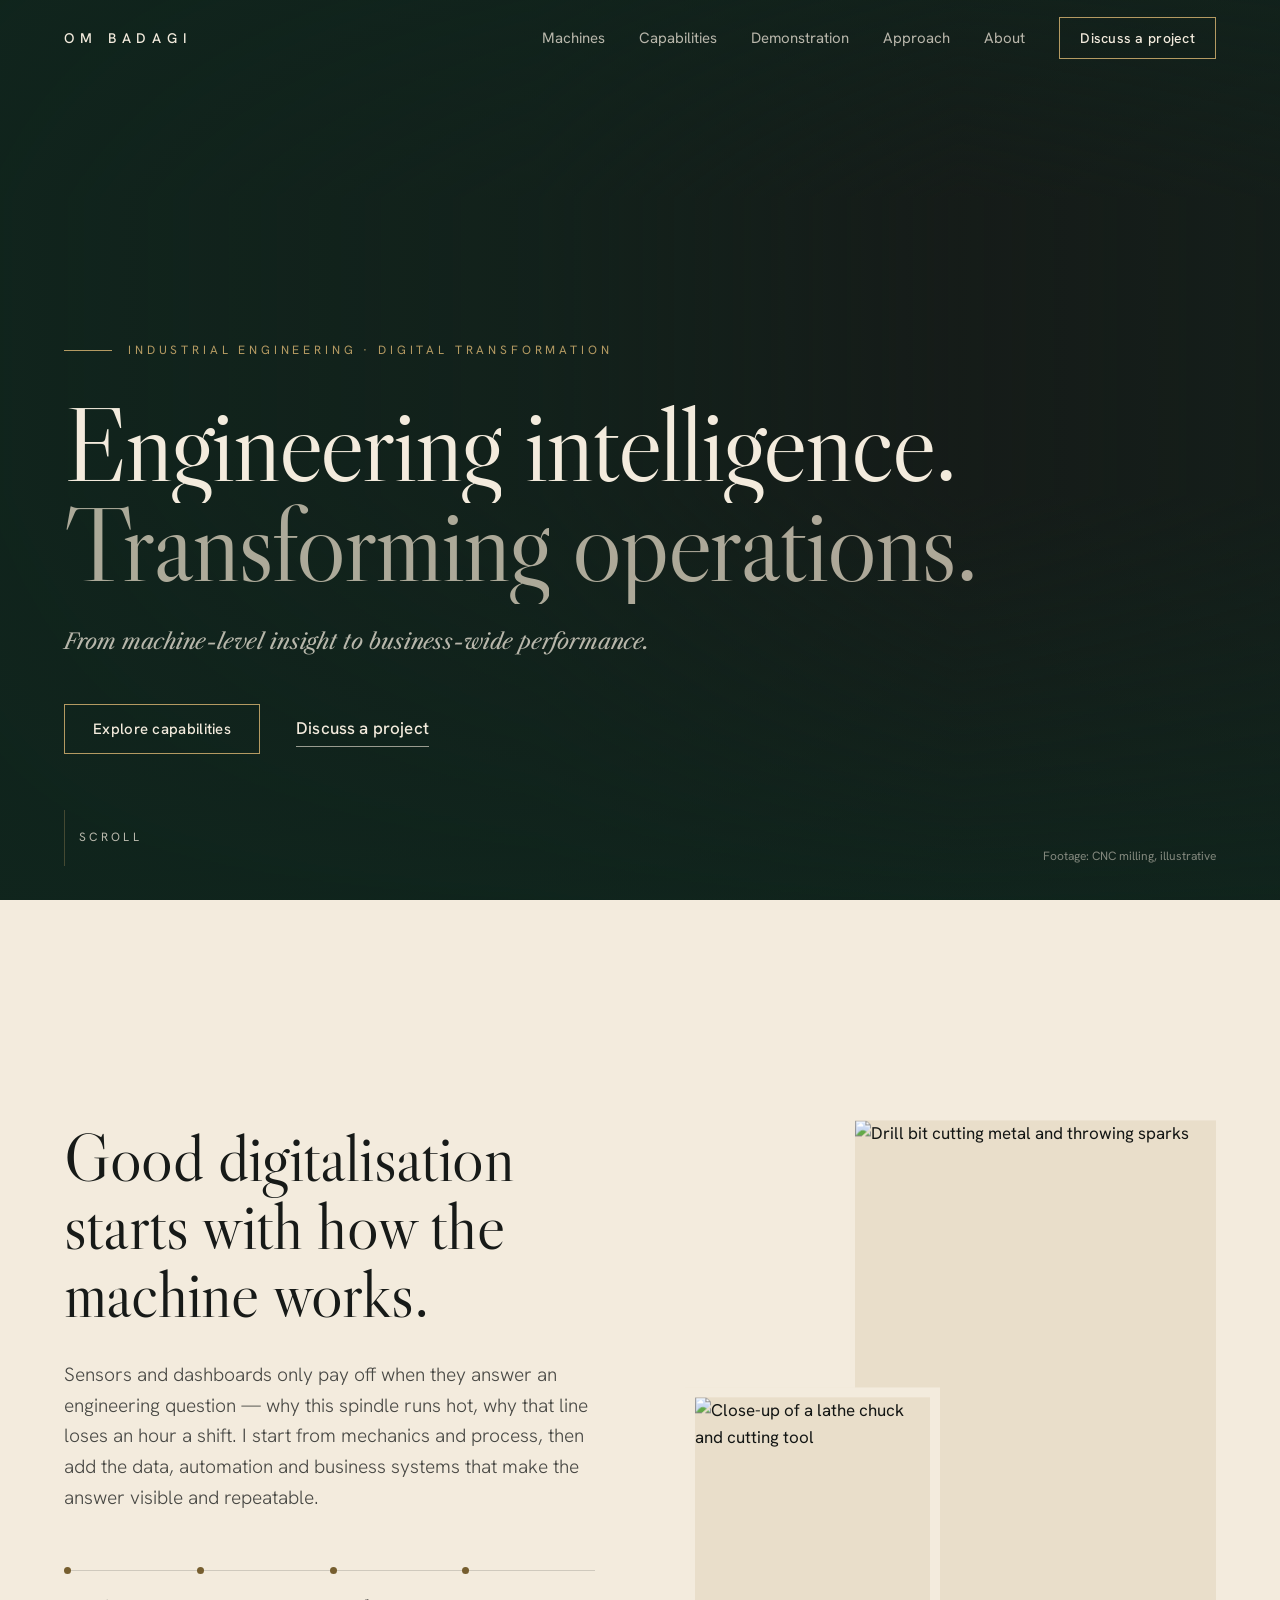
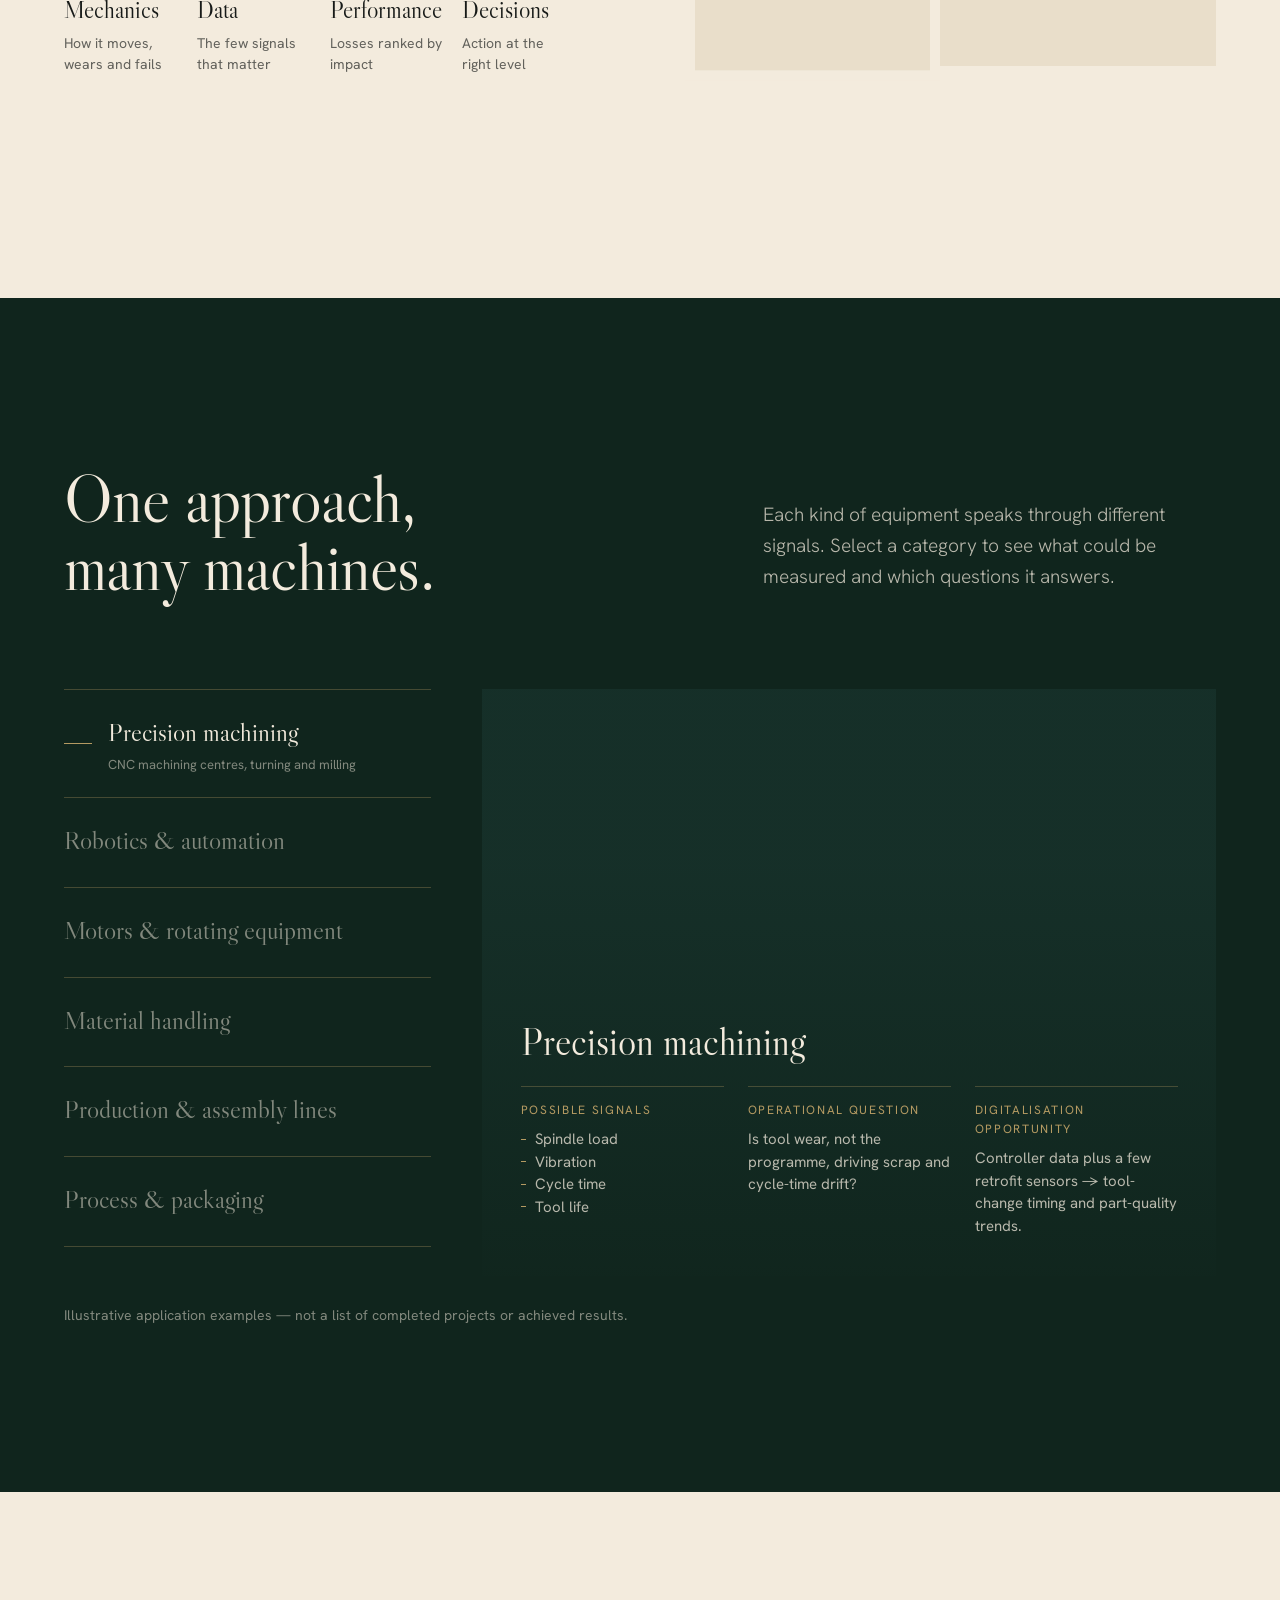
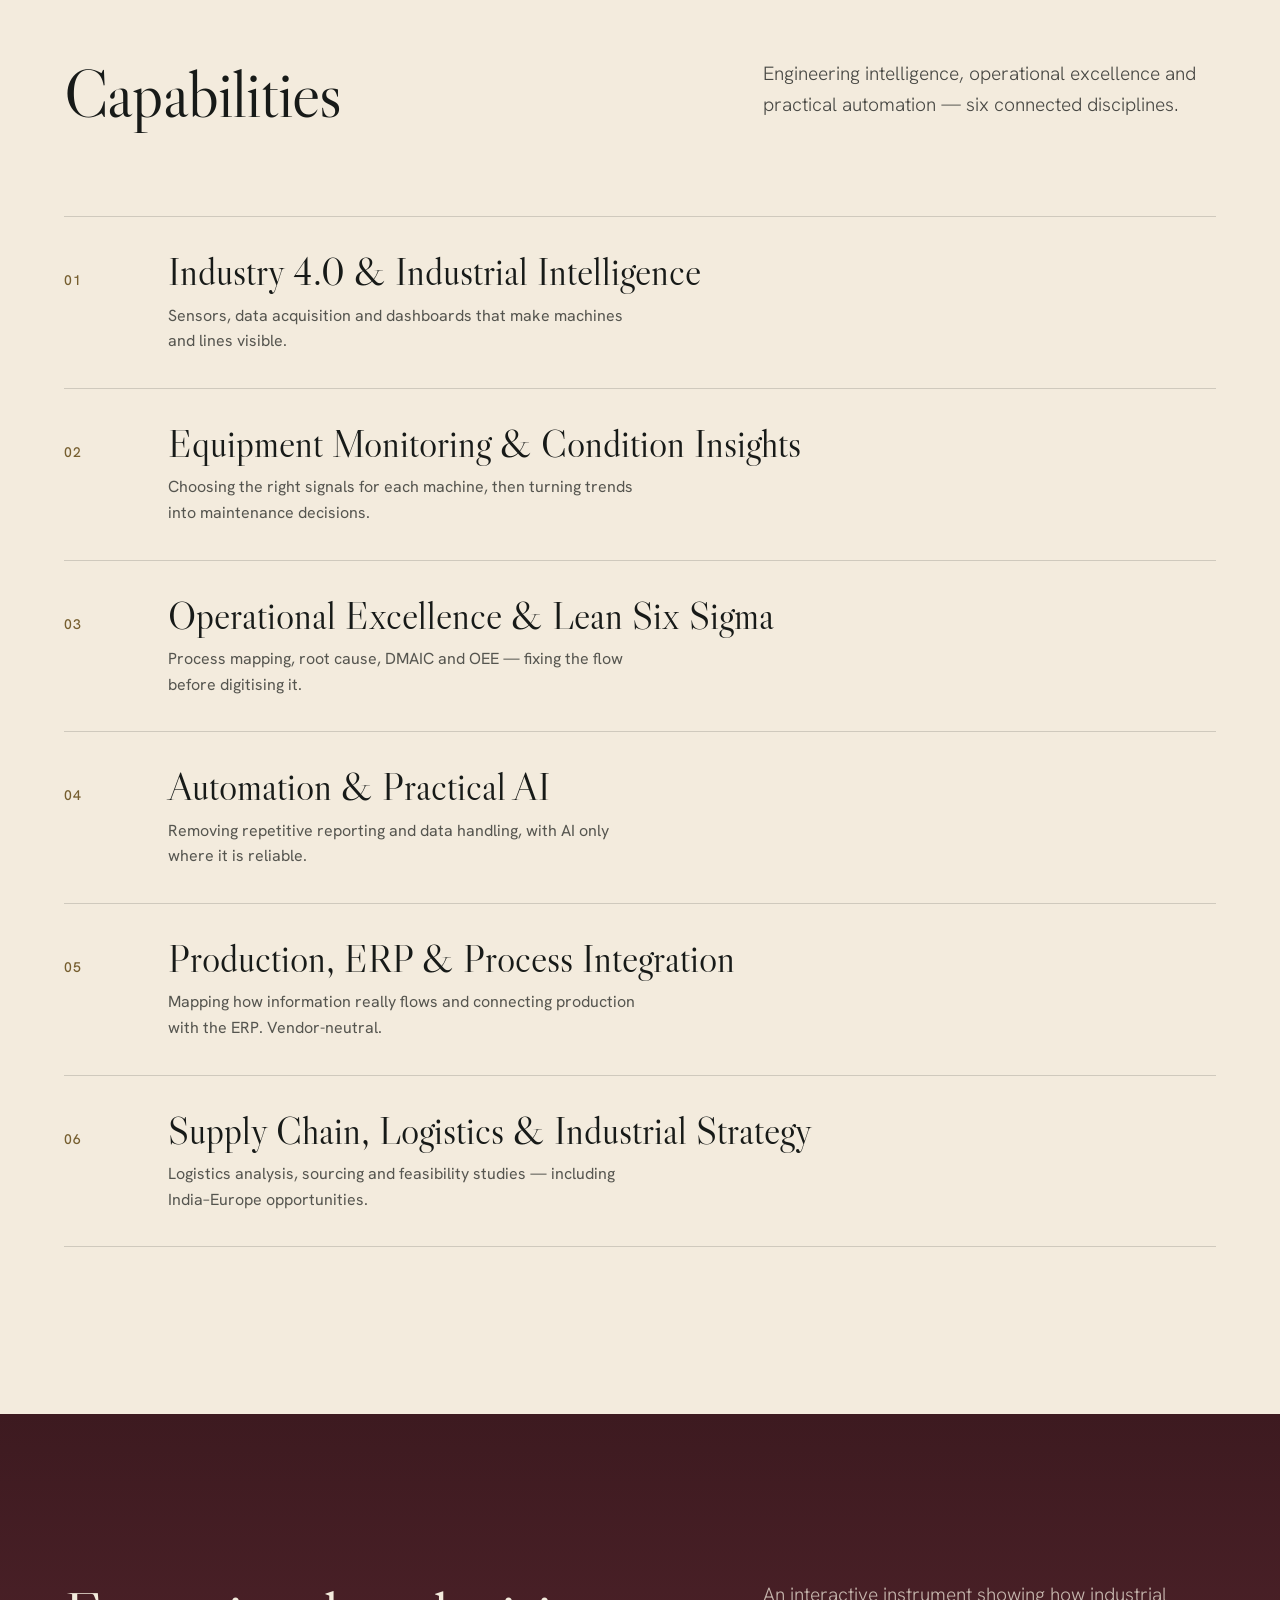
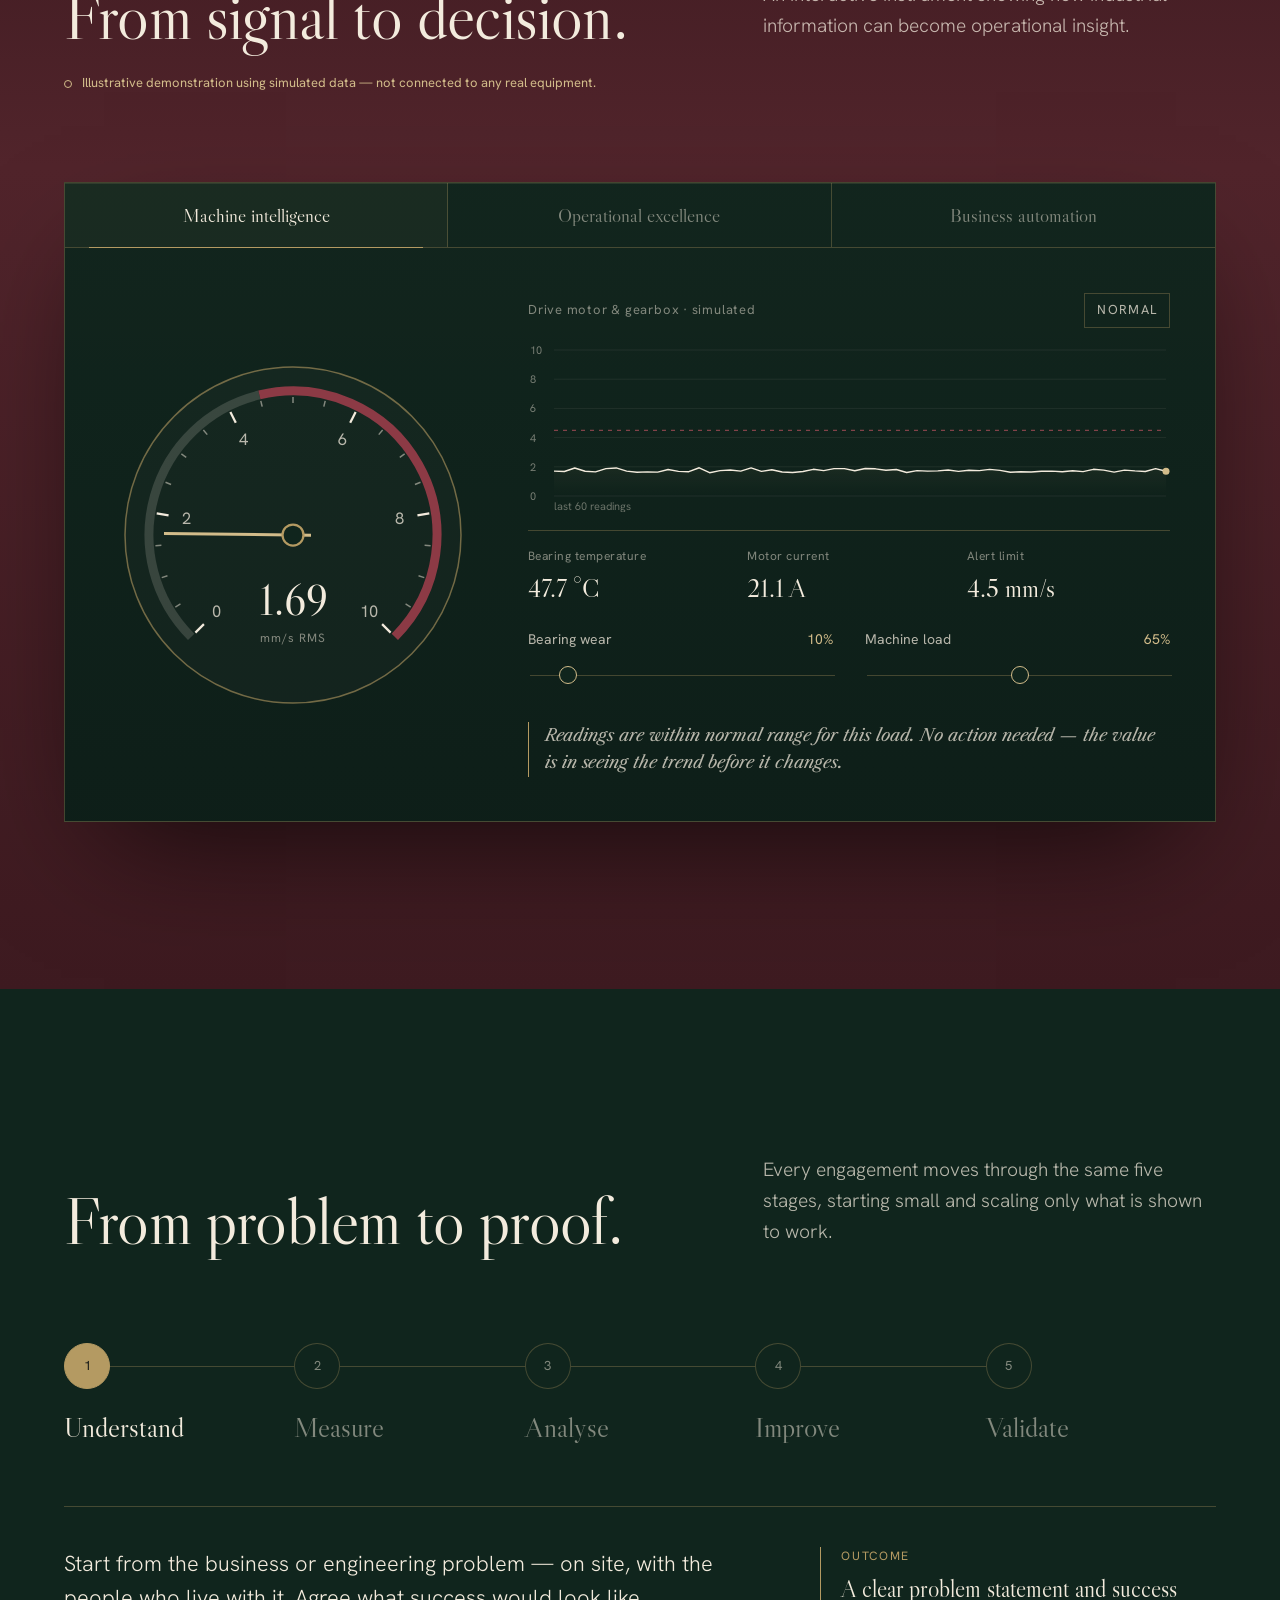
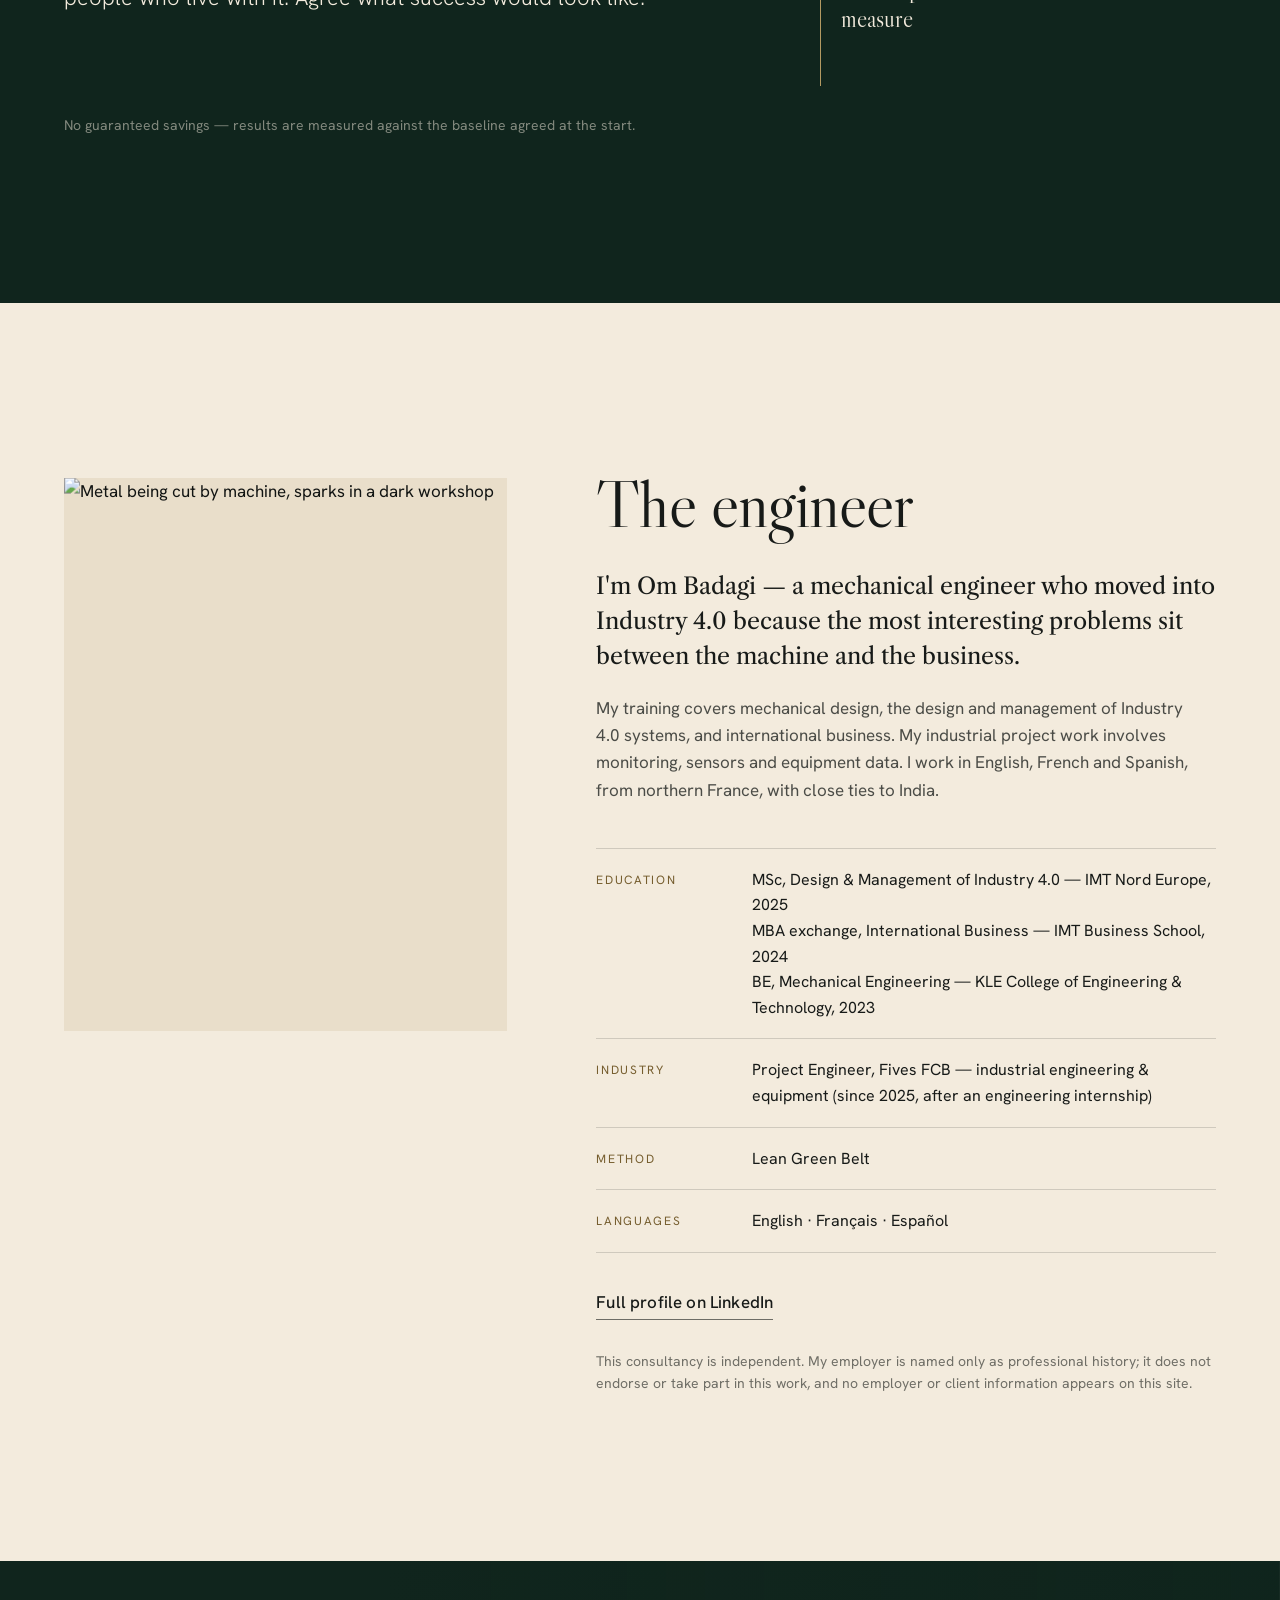
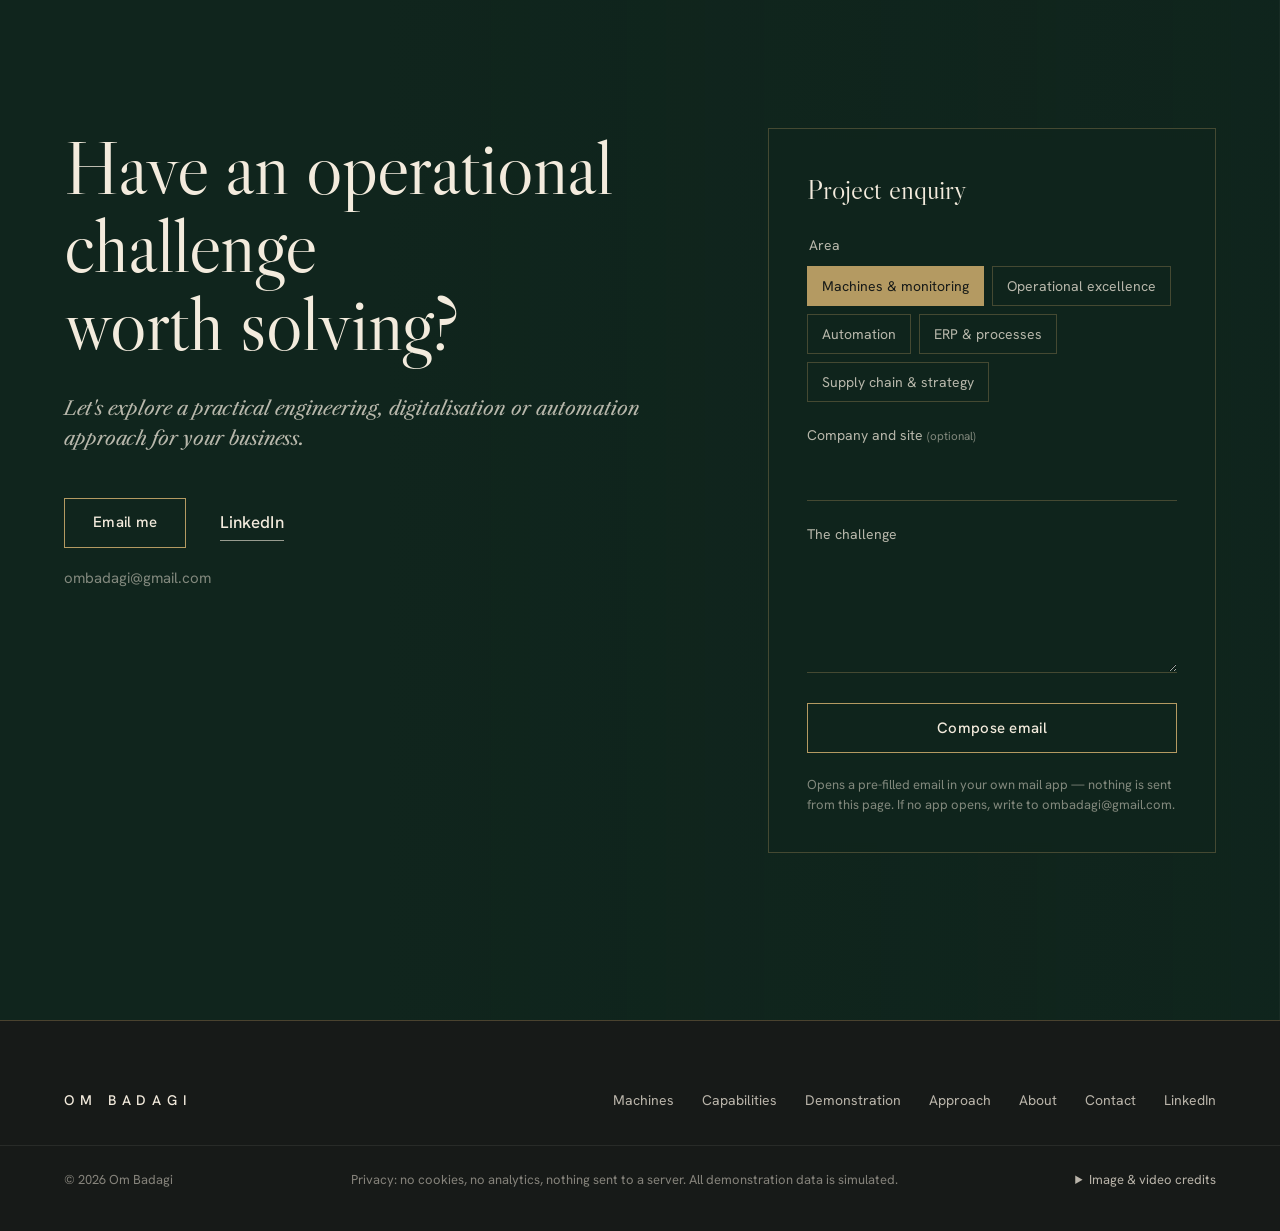
==== commit 4d9cfdb5: "Fix mobile: cache-busting asset versions, no scroll parallax on small screens, tighter mobile spacin" ====
--- a/index.html
+++ b/index.html
@@ -32,7 +32,7 @@
   <link rel="preload" as="image" href="https://images.pexels.com/videos/9033891/cnc-engineering-machining-manufacturing-9033891.jpeg?auto=compress&cs=tinysrgb&w=1600" media="(min-width: 700px)">
   <link rel="preload" as="image" href="https://images.pexels.com/videos/9033891/cnc-engineering-machining-manufacturing-9033891.jpeg?auto=compress&cs=tinysrgb&w=900" media="(max-width: 699px)">
   <link href="https://fonts.googleapis.com/css2?family=Hanken+Grotesk:wght@300;400;500;600&family=Libre+Caslon+Display&family=Libre+Caslon+Text:ital@0;1&display=swap" rel="stylesheet">
-  <link rel="stylesheet" href="styles.css">
+  <link rel="stylesheet" href="styles.css?v=202610222107">
 
   <script type="application/ld+json">
   {
@@ -360,8 +360,8 @@
     </div>
   </footer>
 
-  <script src="data.js" defer></script>
-  <script src="app.js" defer></script>
-  <script src="instrument.js" defer></script>
+  <script src="data.js?v=202610222107" defer></script>
+  <script src="app.js?v=202610222107" defer></script>
+  <script src="instrument.js?v=202610222107" defer></script>
 </body>
 </html>
--- a/styles.css
+++ b/styles.css
@@ -417,9 +417,13 @@
   .hero-credit { display: none; }
   .hero-cta .btn { width: 100%; }
   .chain { grid-template-columns: 1fr 1fr; row-gap: 26px; }
-  .ph-media { height: 520px; }
-  .ph-img-a { width: 82%; height: 74%; }
-  .ph-img-b { width: 60%; height: 40%; border-width: 6px; }
+  .ph-media { height: 440px; margin-top: 8px; }
+  .ph-img-a { width: 84%; height: 78%; }
+  .ph-img-b { width: 58%; height: 42%; border-width: 6px; }
+  .philosophy, .machines, .caps, .instrument-sec, .approach, .about, .contact { padding: 84px 0; }
+  .sec-head { margin-bottom: 40px; gap: 18px; }
+  .ph-grid { gap: 40px; }
+  .chain { margin-top: 40px; }
   .inst-tabs button { font-size: 15px; padding: 0 8px; min-height: 58px; }
   .readouts { grid-template-columns: 1fr 1fr; }
   .mi-head { flex-wrap: wrap; }
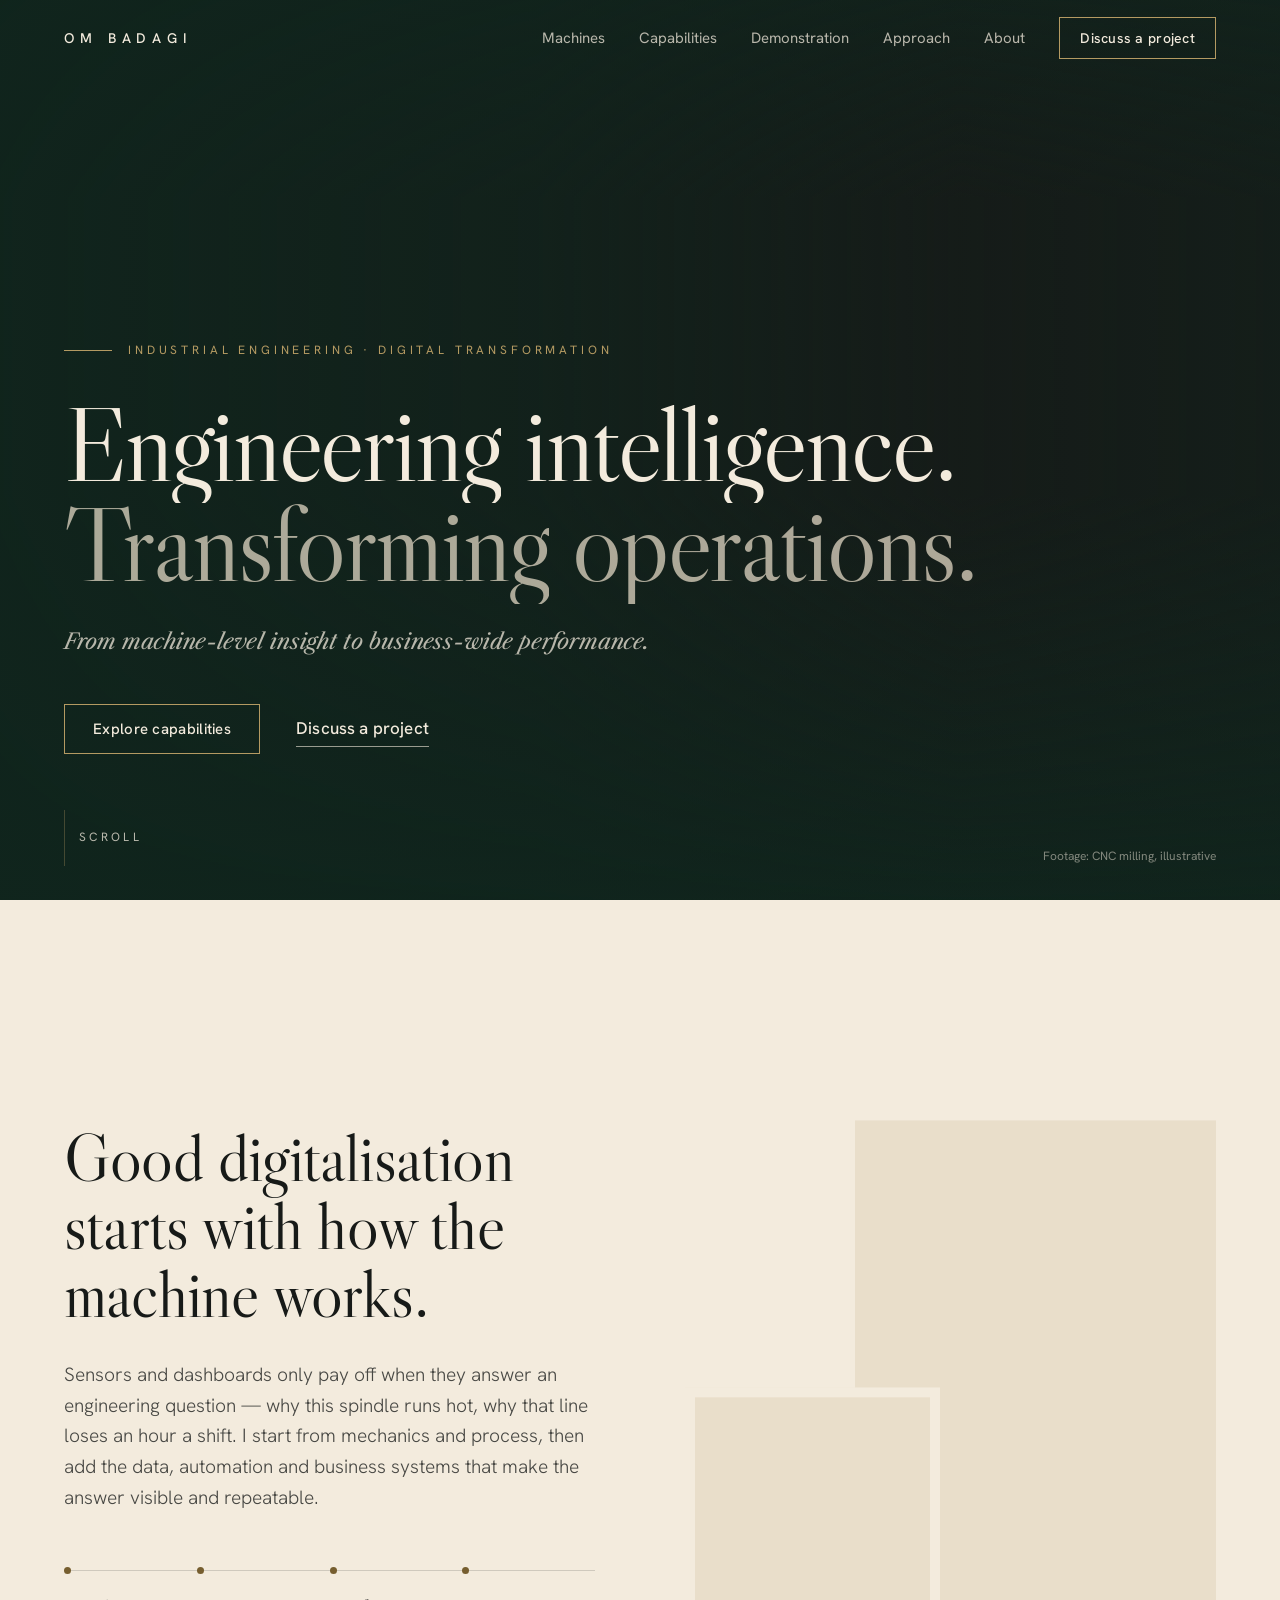
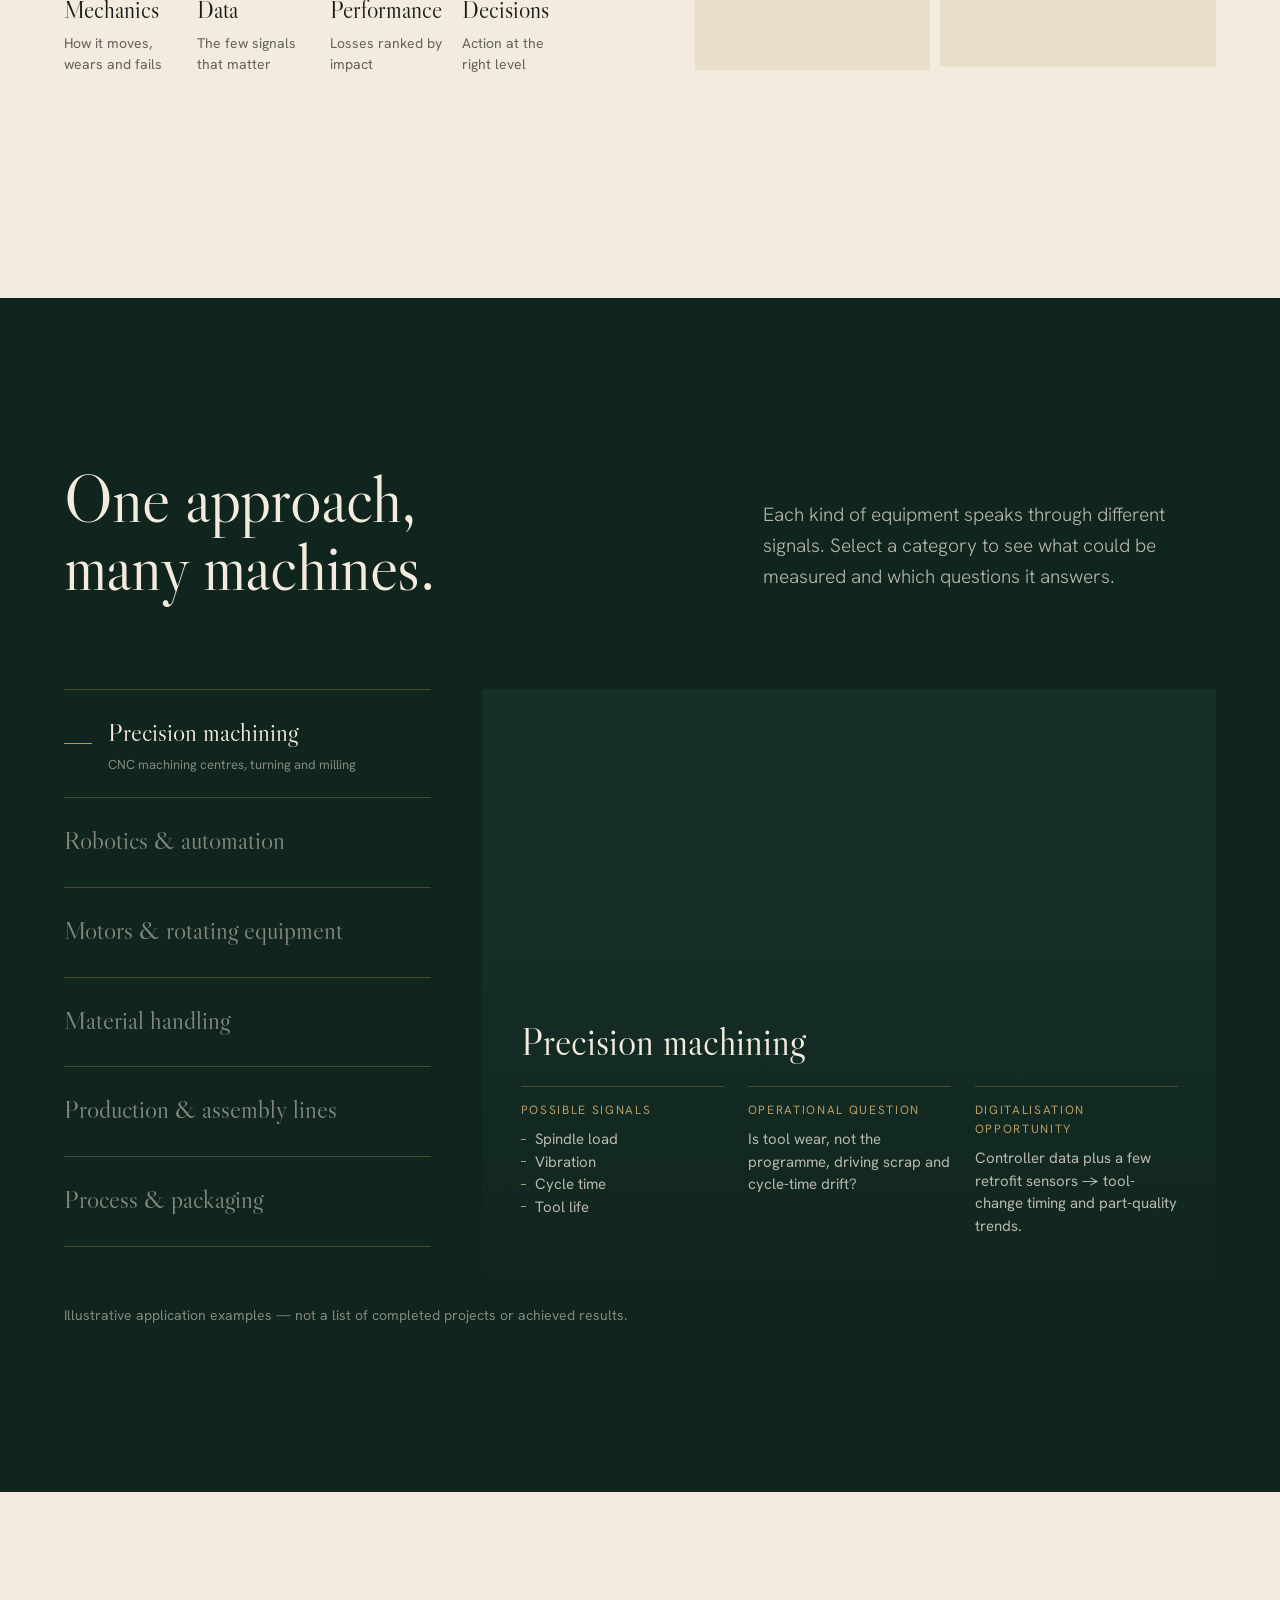
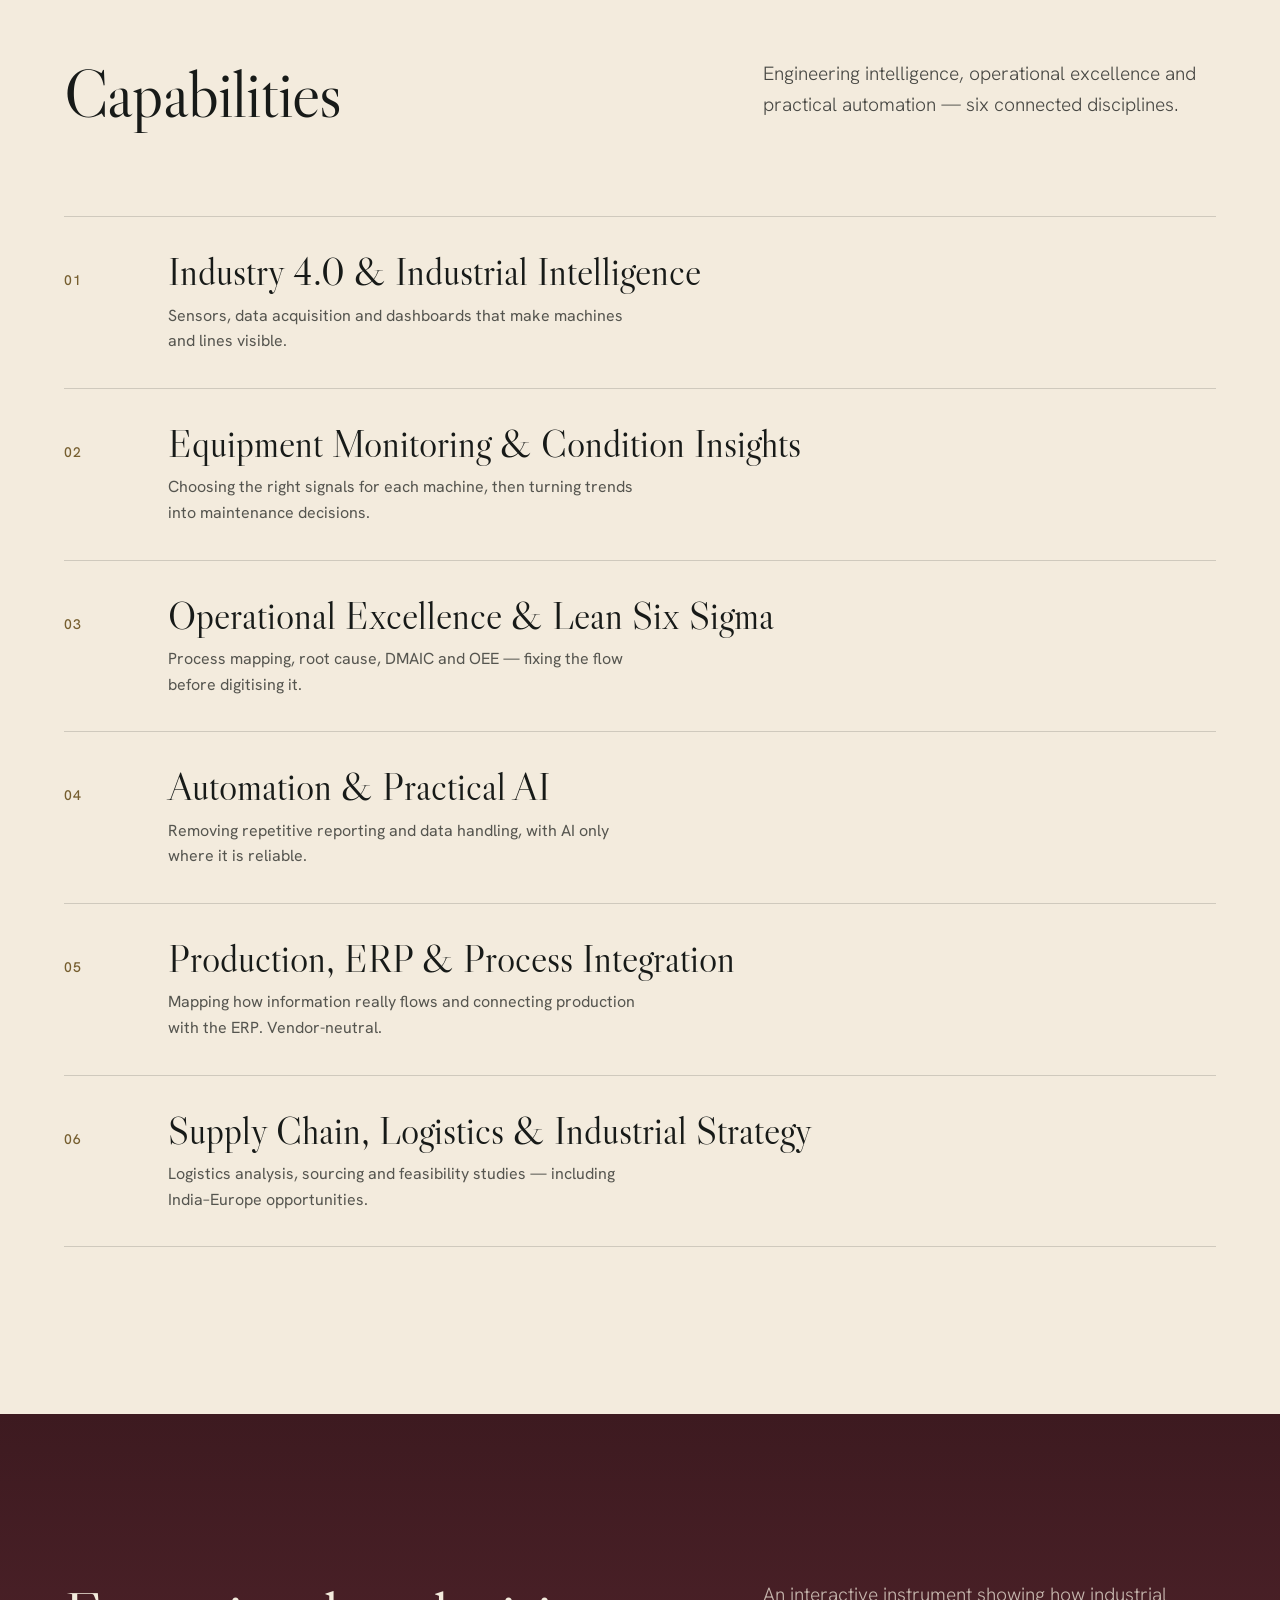
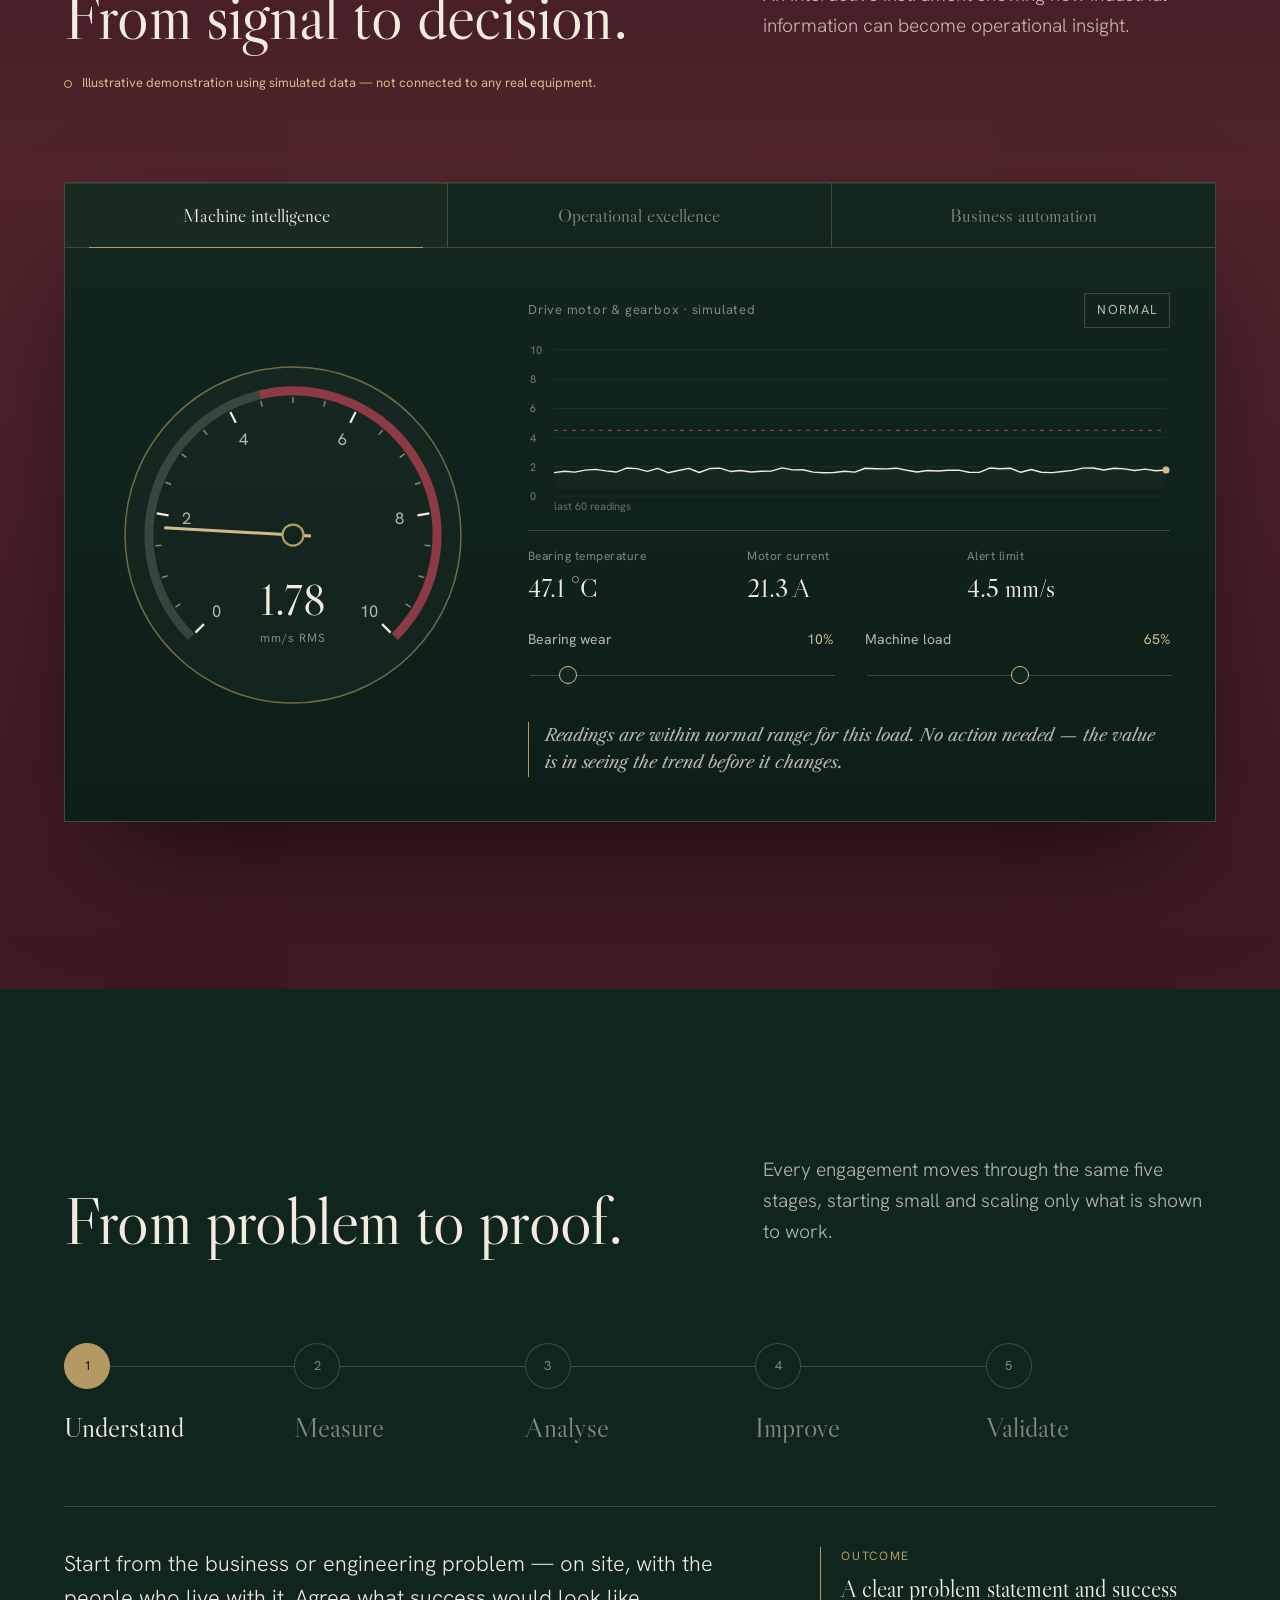
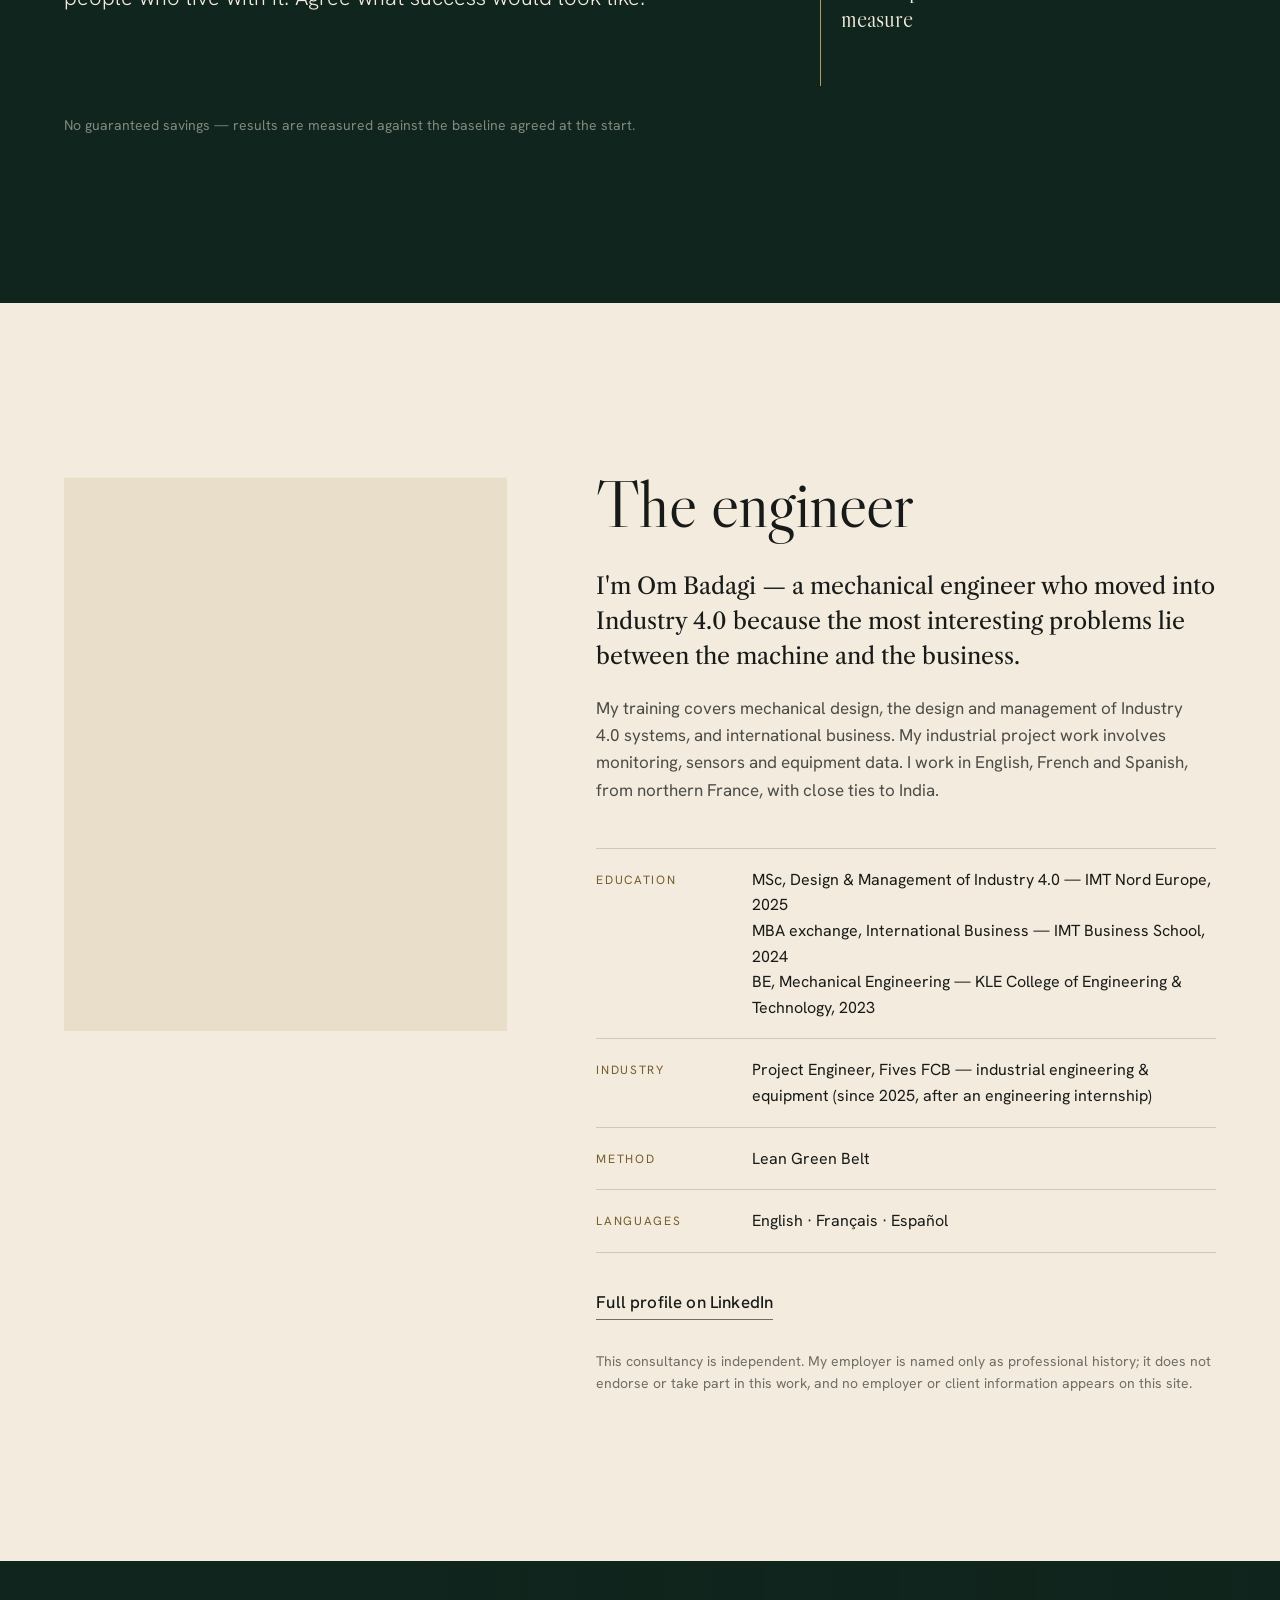
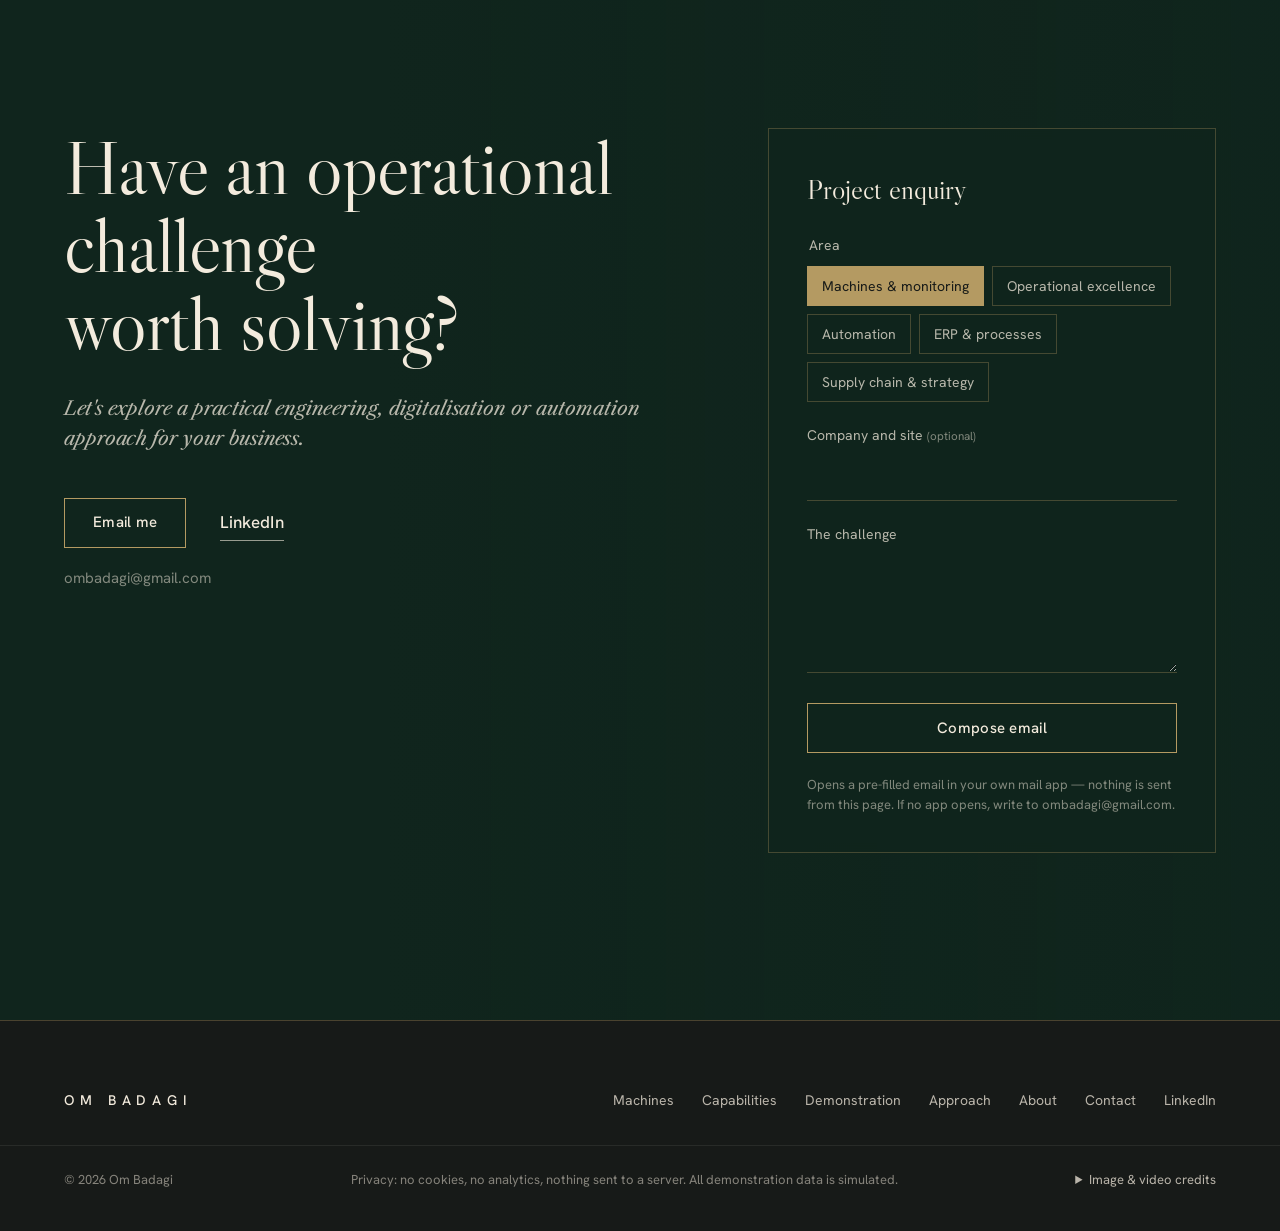
==== commit 20e494da: "Correct wording in engineer introduction paragraph" ====
--- a/index.html
+++ b/index.html
@@ -294,7 +294,7 @@
         </figure>
         <div class="ab-text">
           <h2 id="ab-h" class="display">The engineer</h2>
-          <p class="lead">I'm Om Badagi — a mechanical engineer who moved into Industry 4.0 because the most interesting problems sit between the machine and the business.</p>
+          <p class="lead">I'm Om Badagi — a mechanical engineer who moved into Industry 4.0 because the most interesting problems lie between the machine and the business.</p>
           <p>My training covers mechanical design, the design and management of Industry 4.0 systems, and international business. My industrial project work involves monitoring, sensors and equipment data. I work in English, French and Spanish, from northern France, with close ties to India.</p>
           <dl class="facts">
             <div><dt>Education</dt><dd>MSc, Design &amp; Management of Industry 4.0 — IMT Nord Europe, 2025<br>MBA exchange, International Business — IMT Business School, 2024<br>BE, Mechanical Engineering — KLE College of Engineering &amp; Technology, 2023</dd></div>
